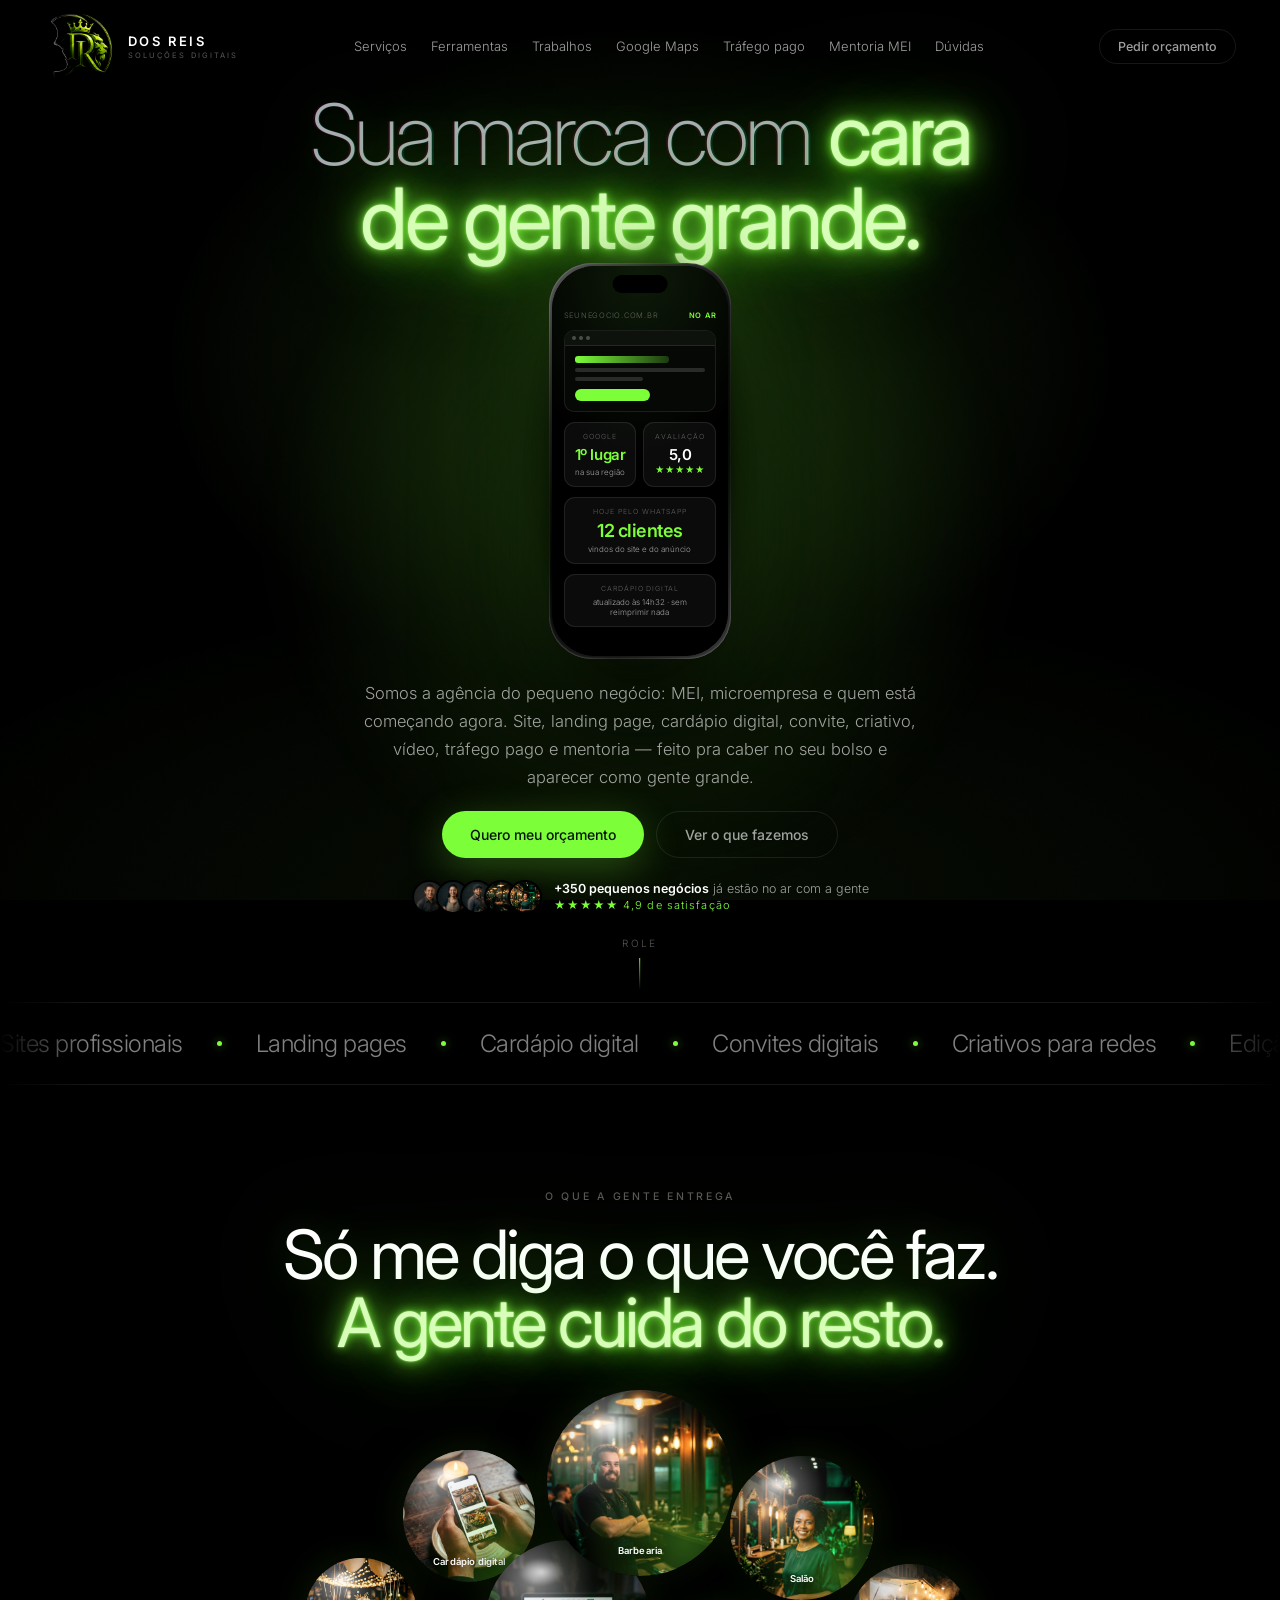
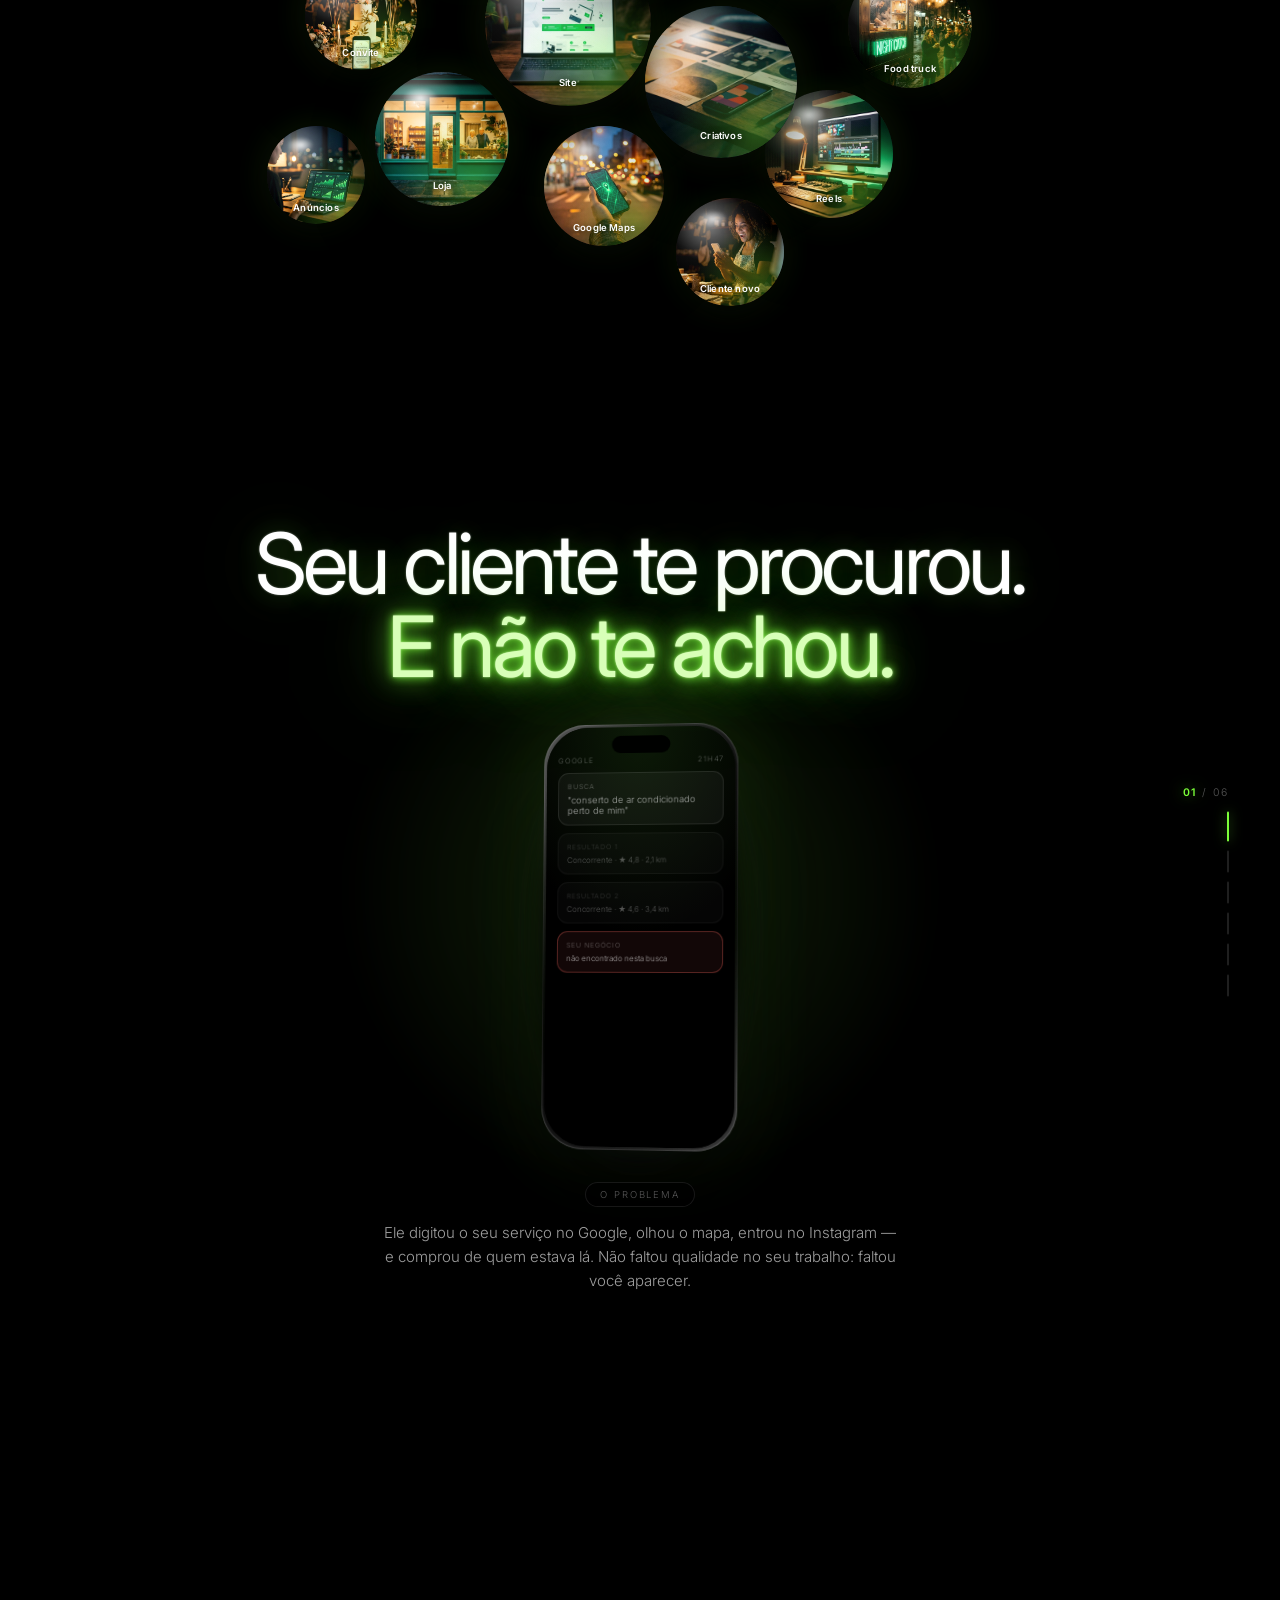
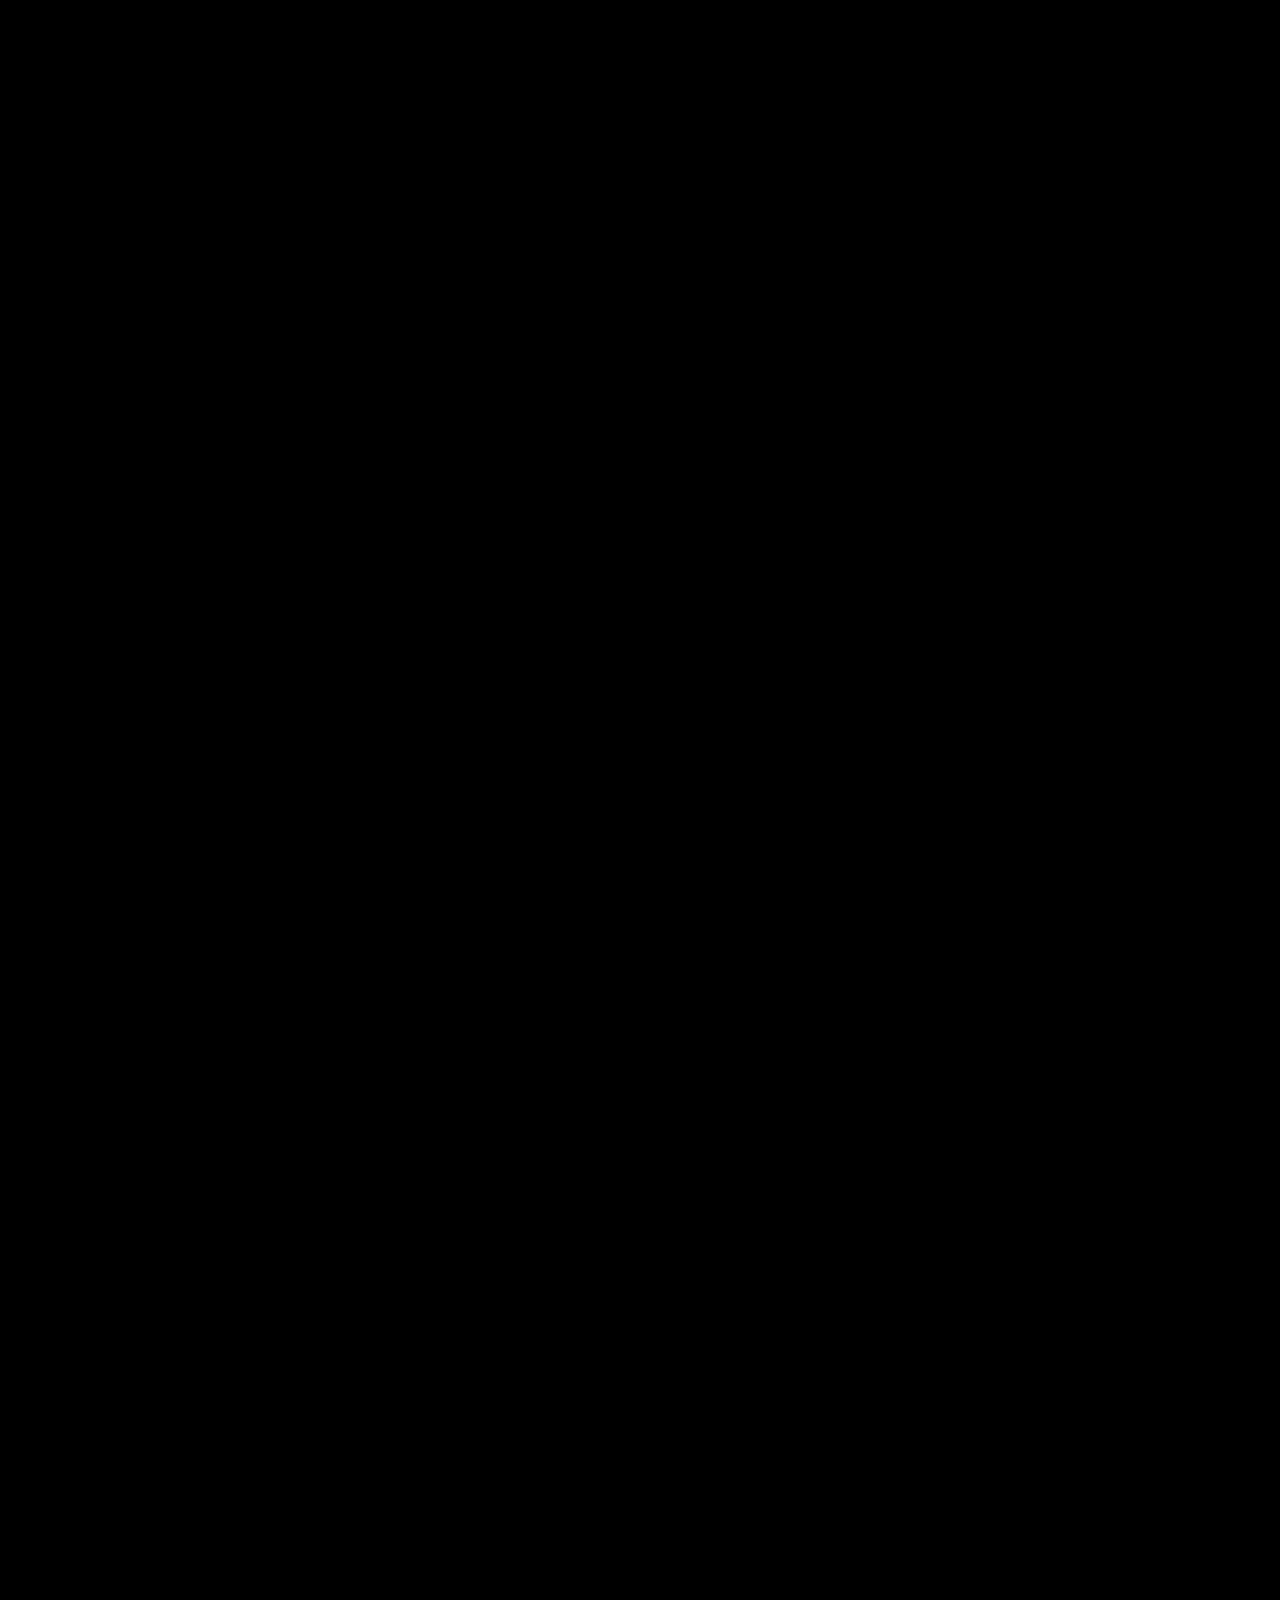
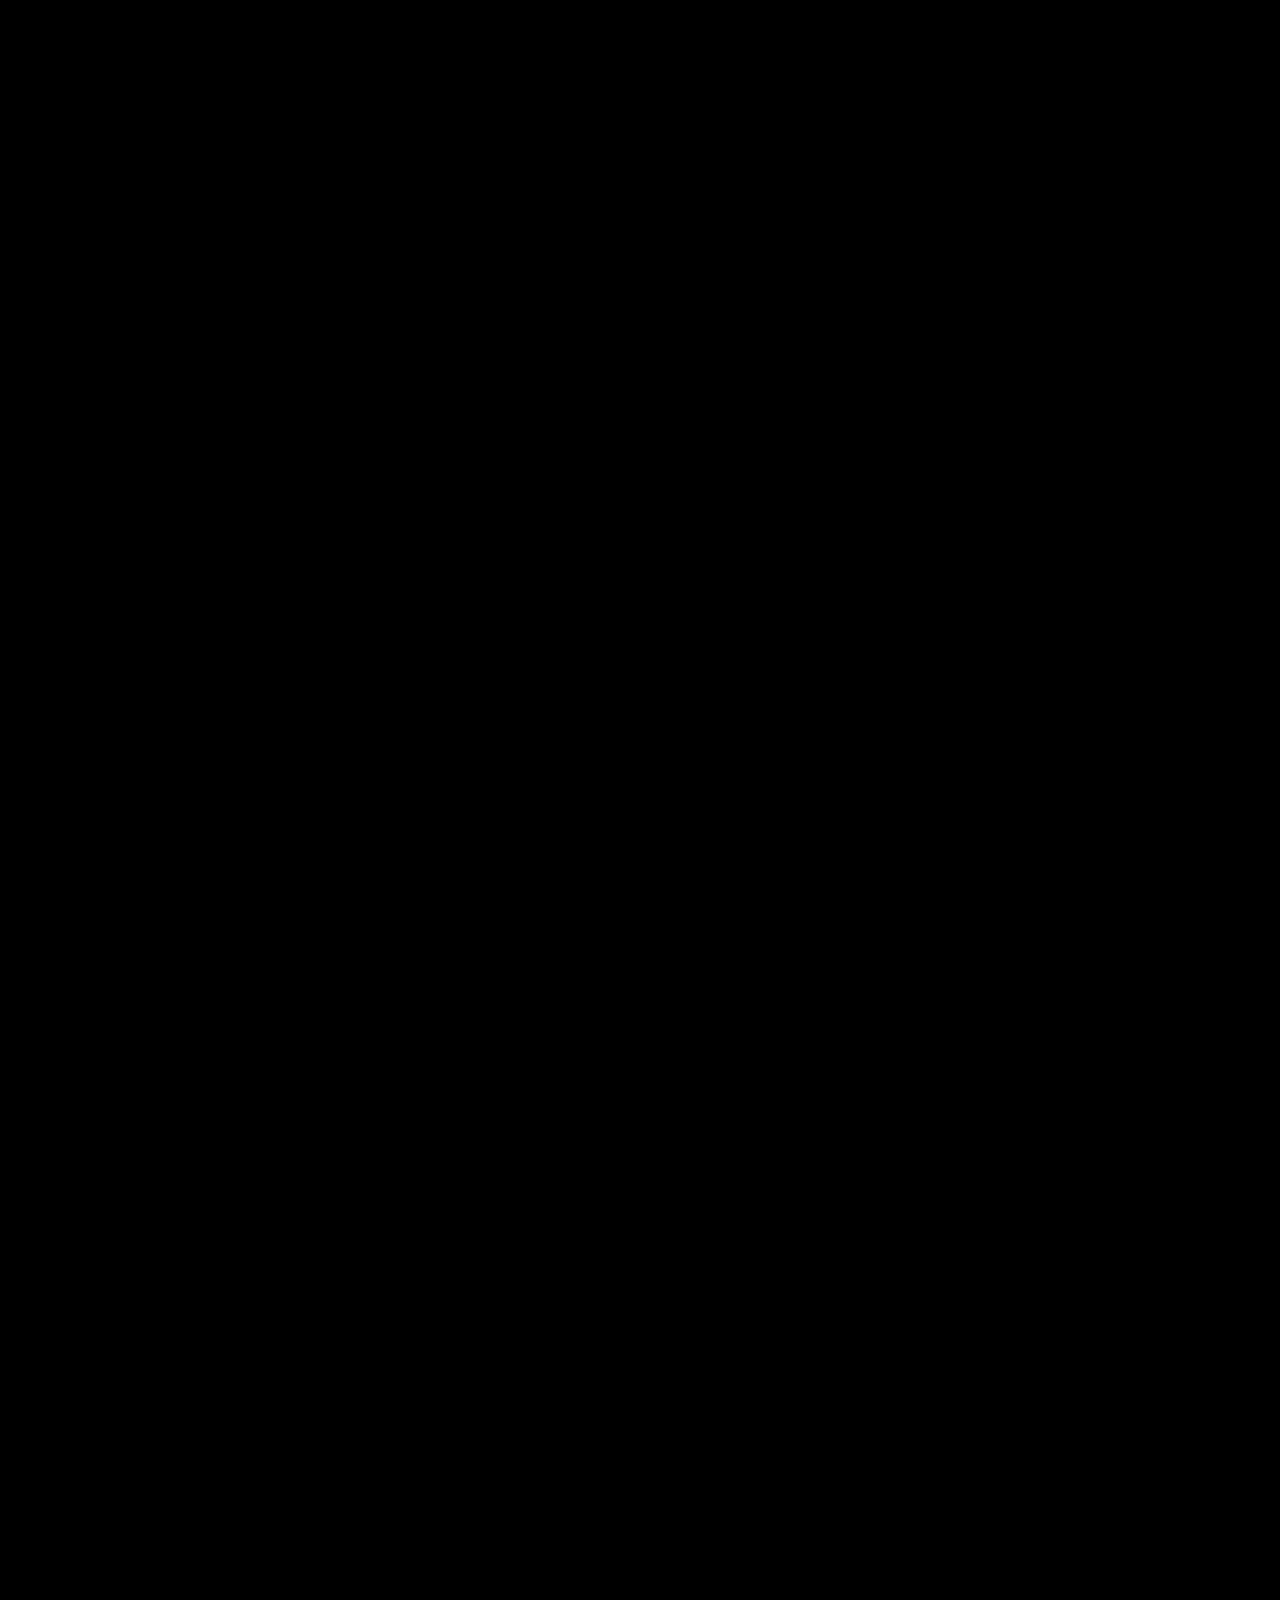
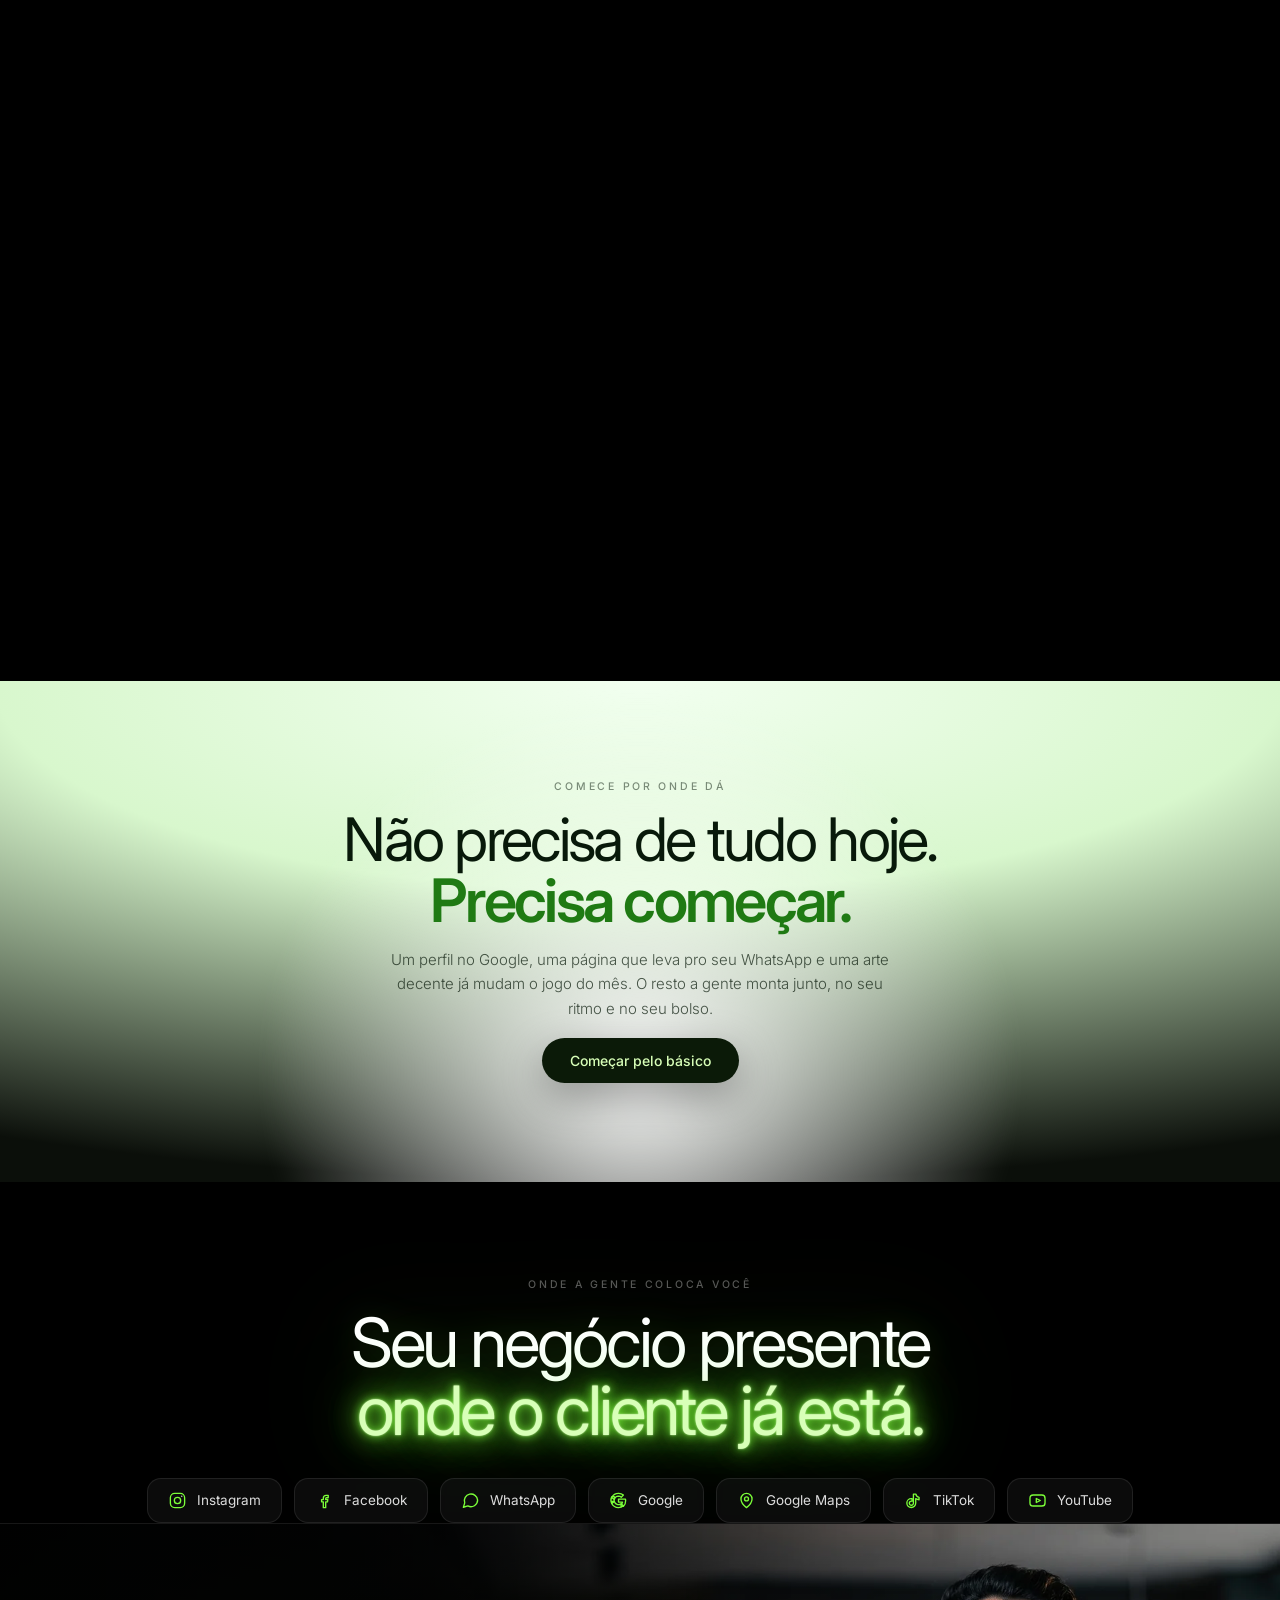
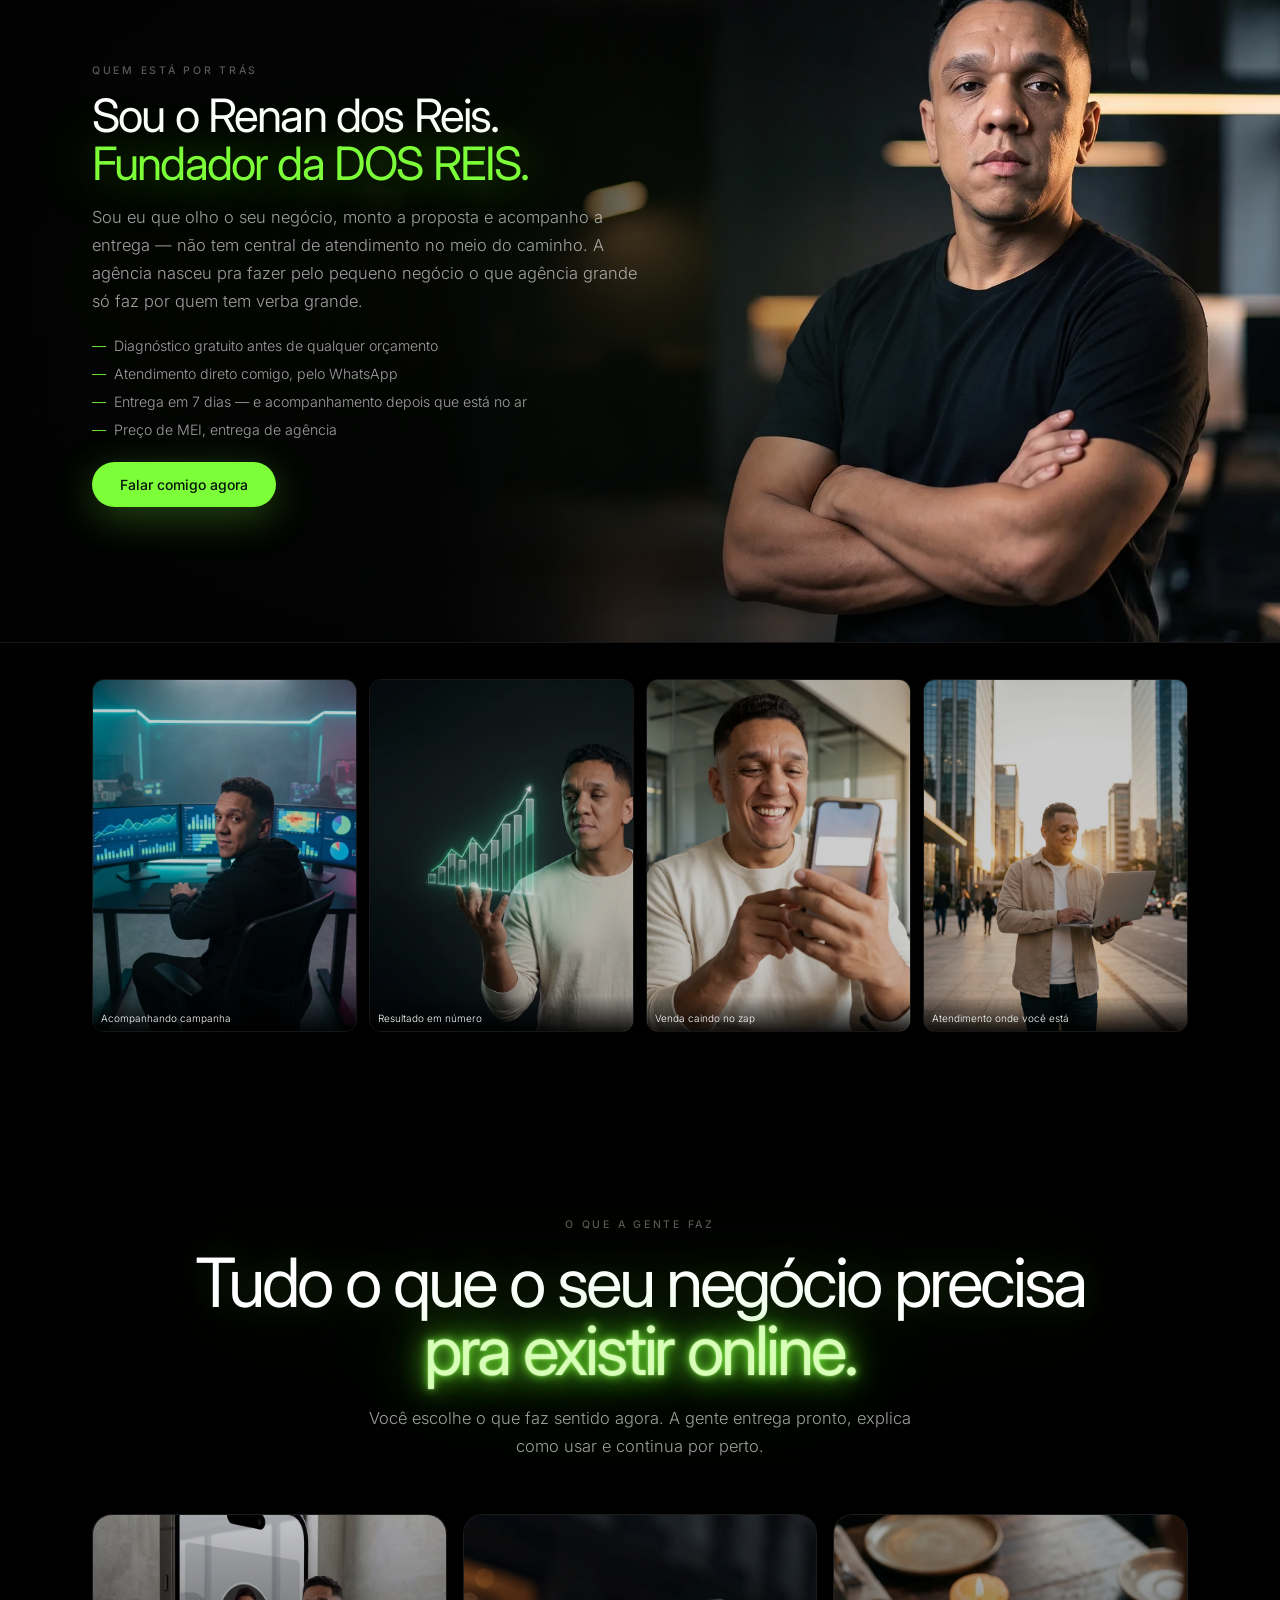
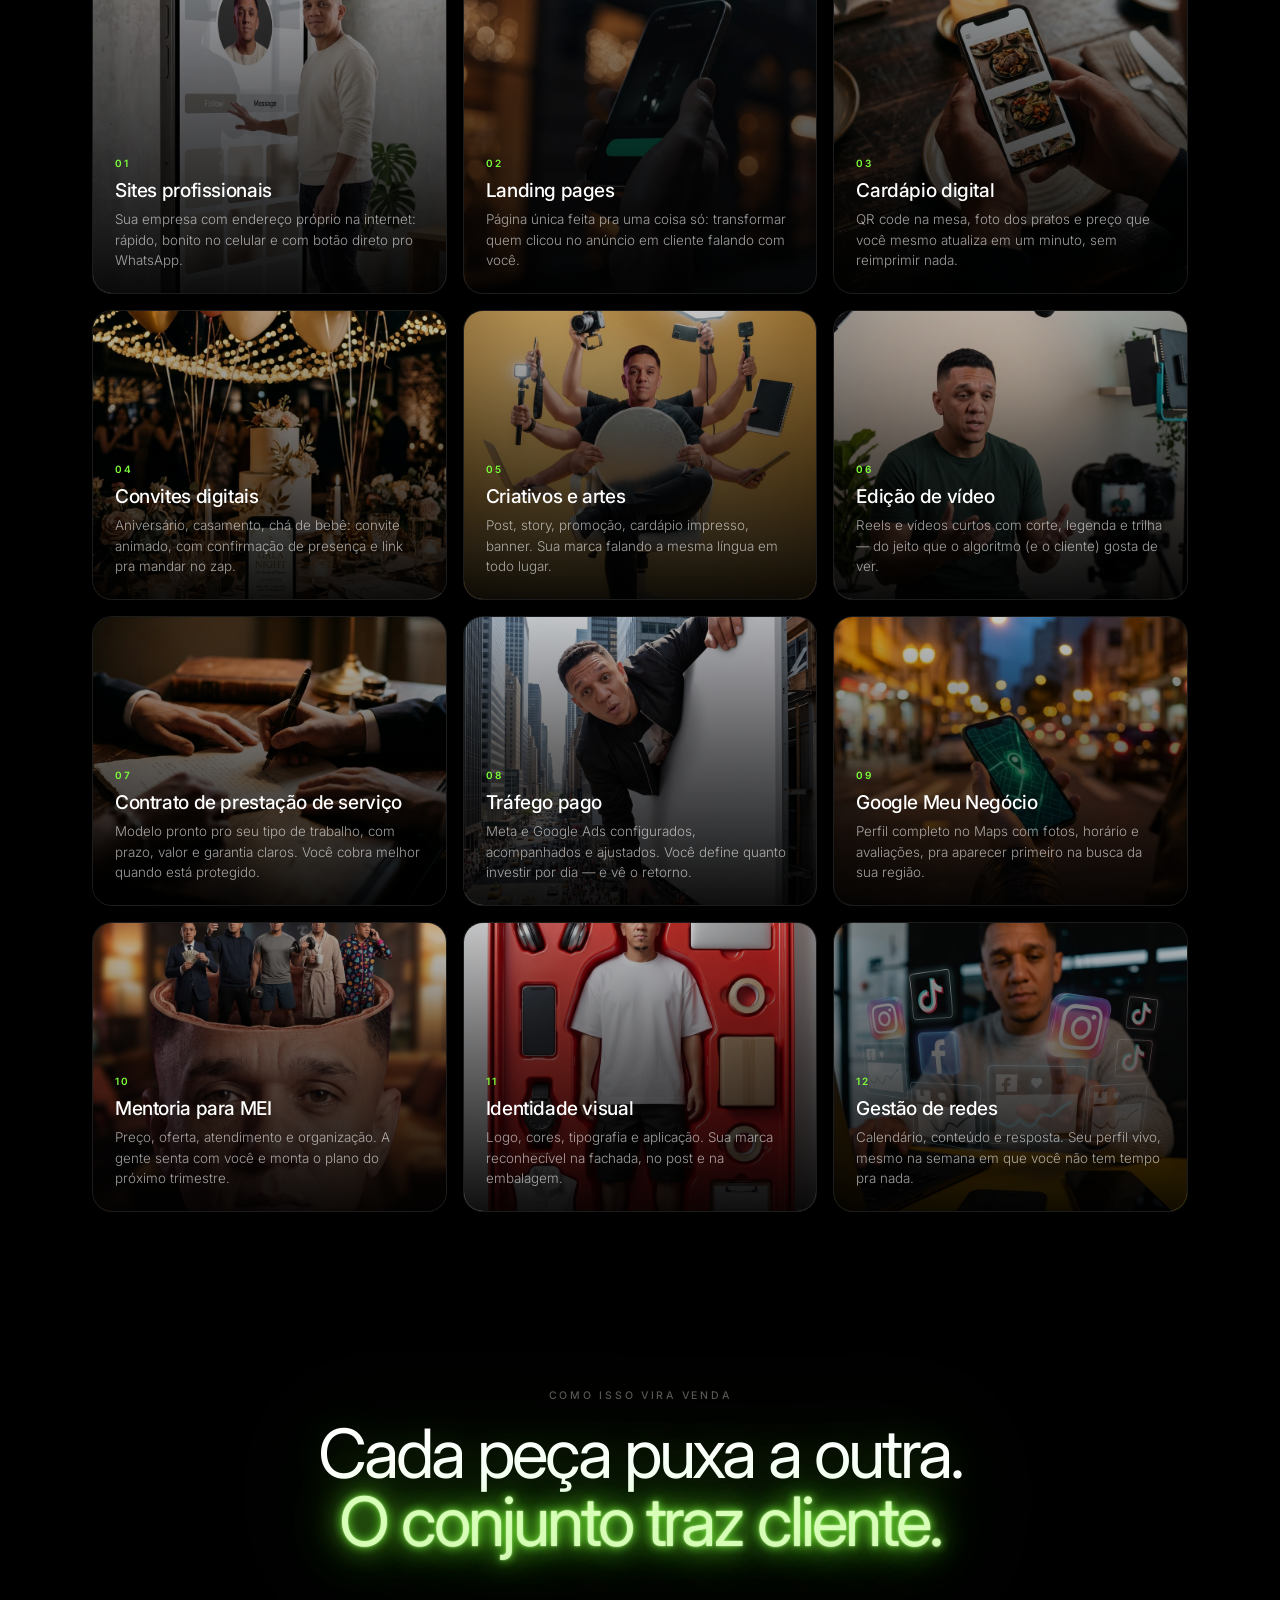
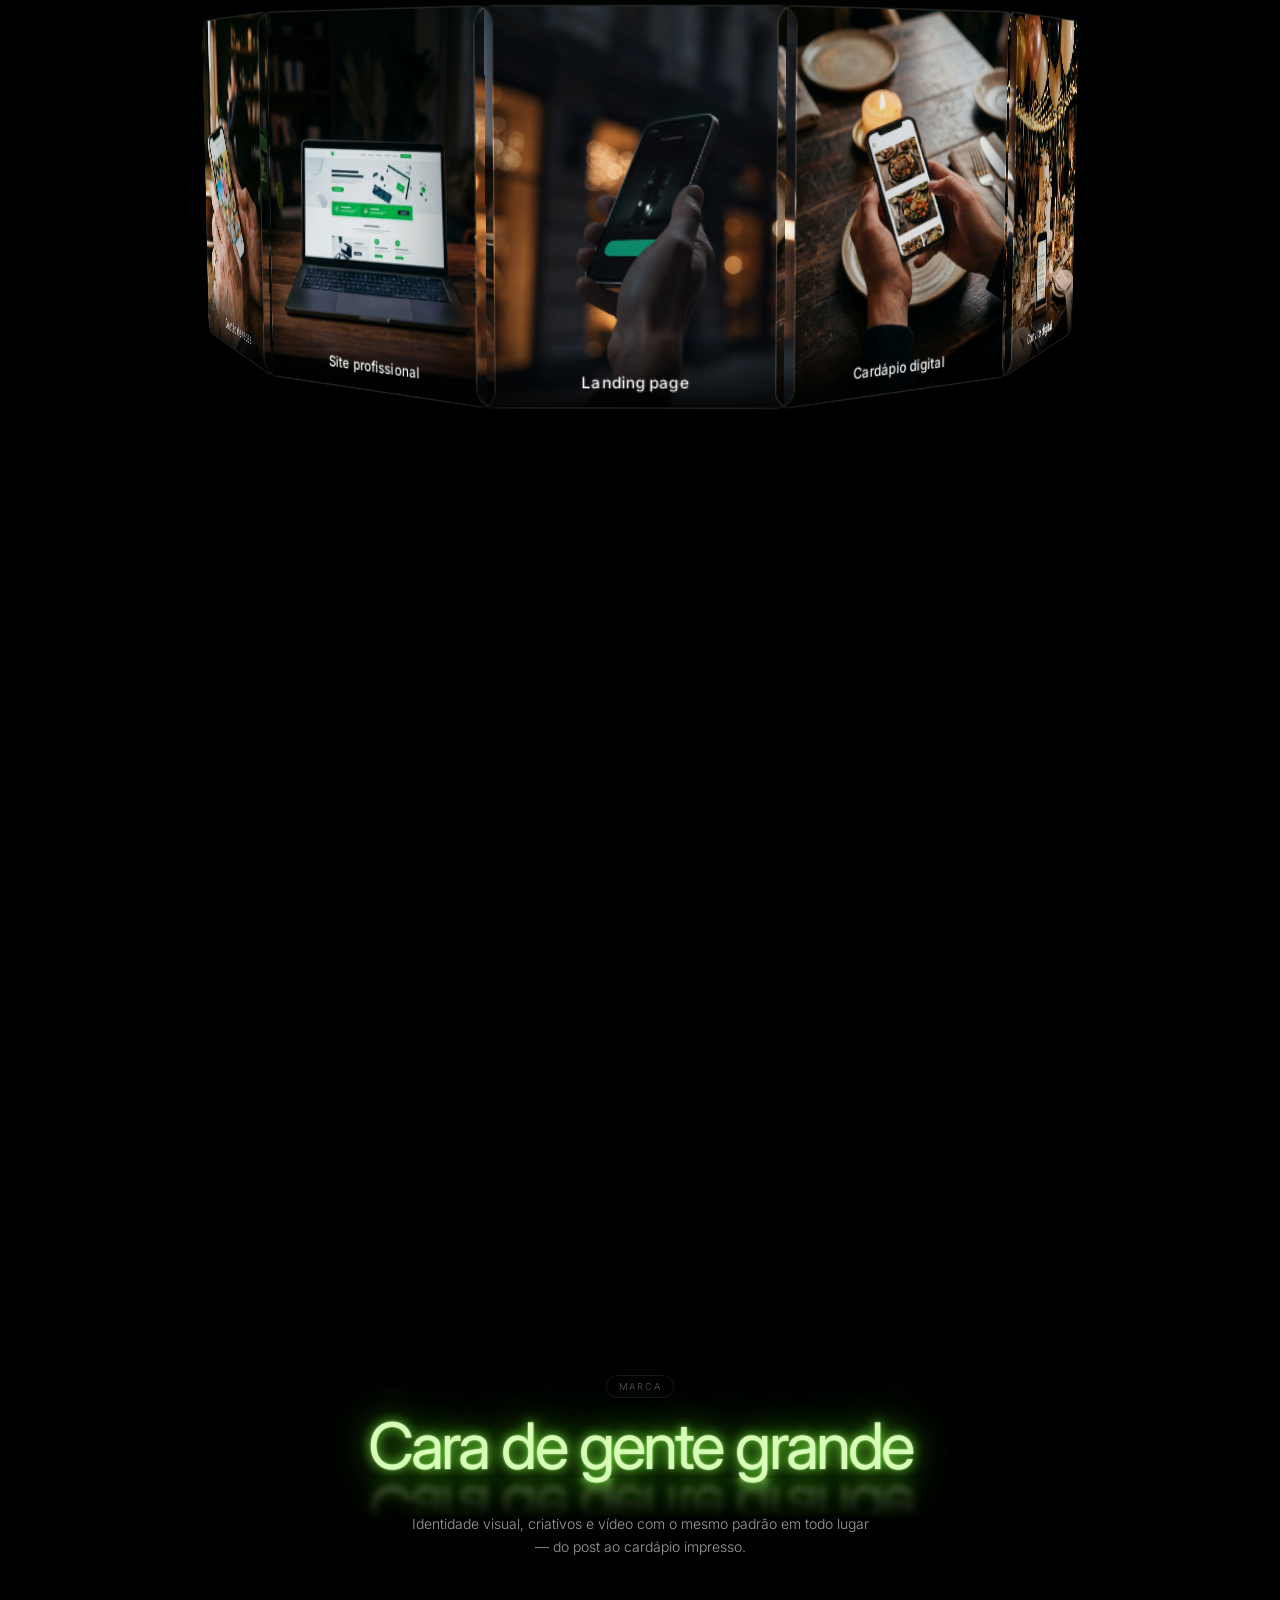
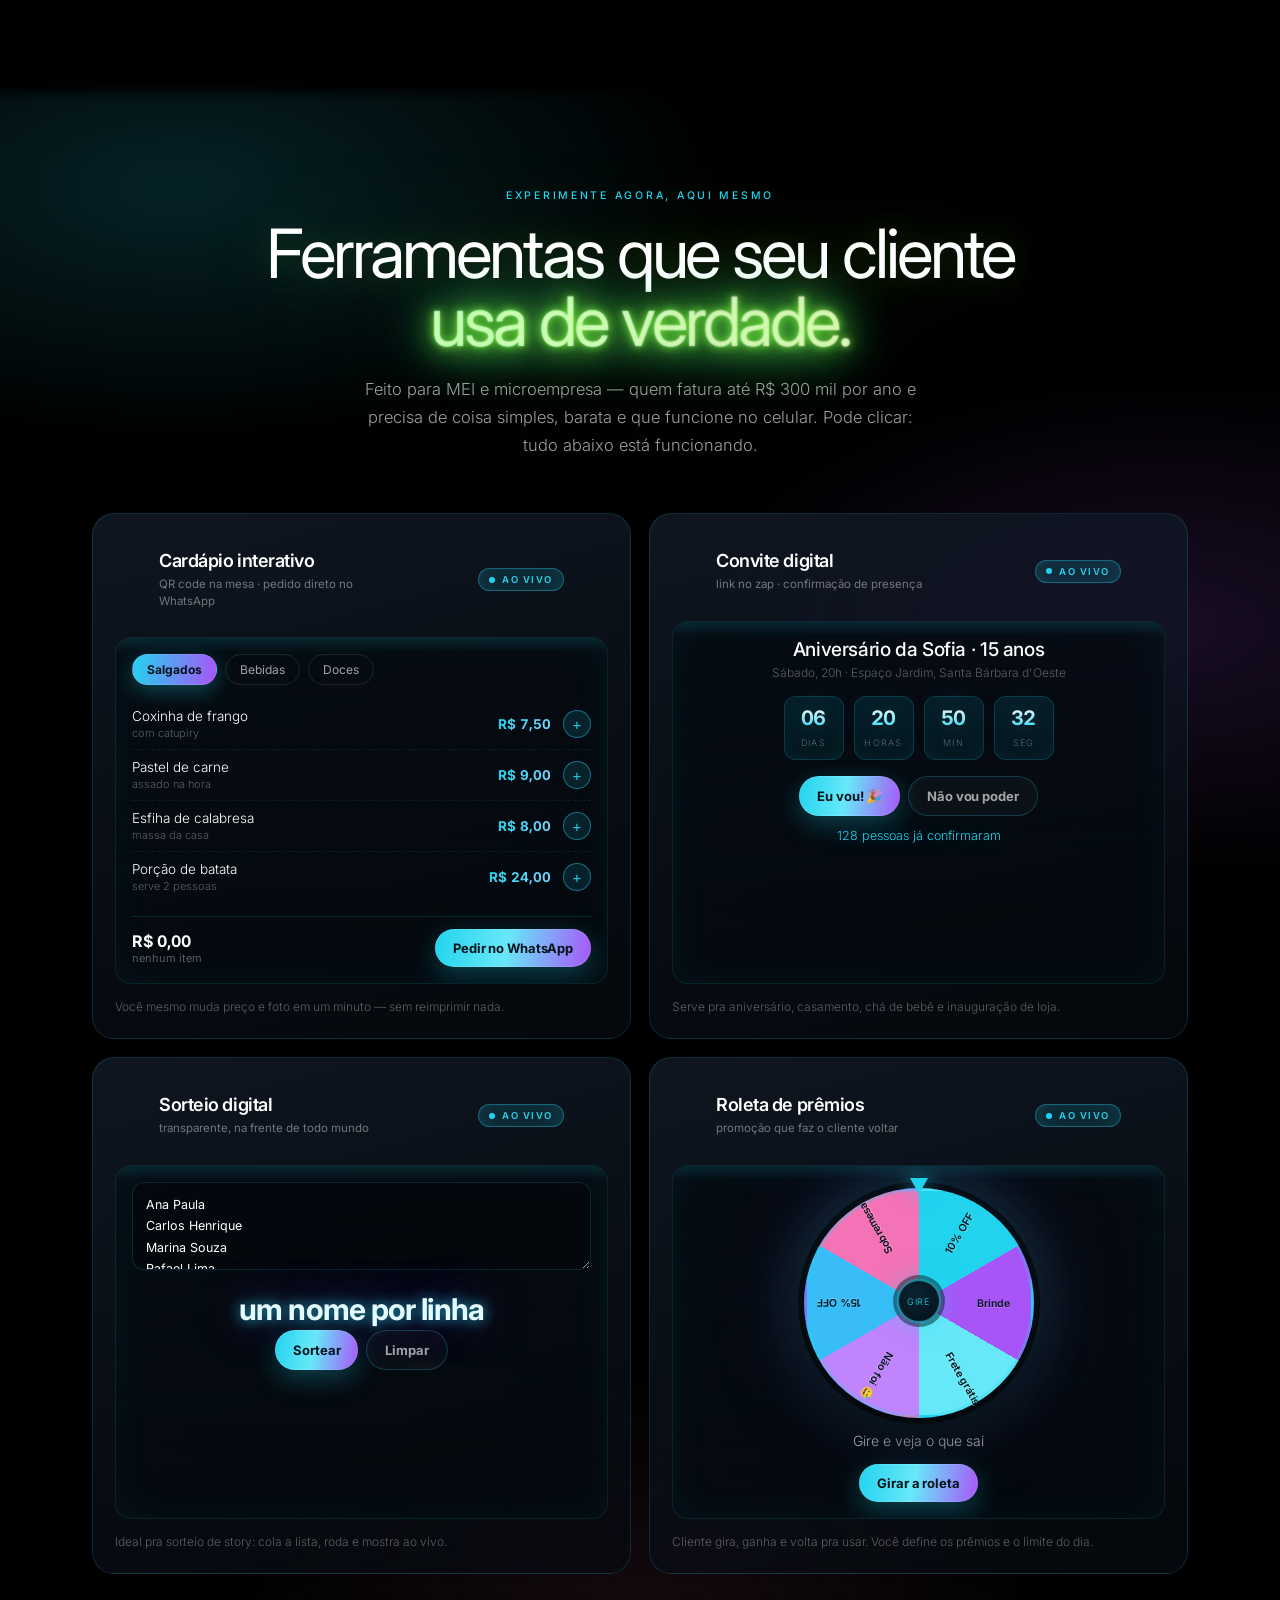
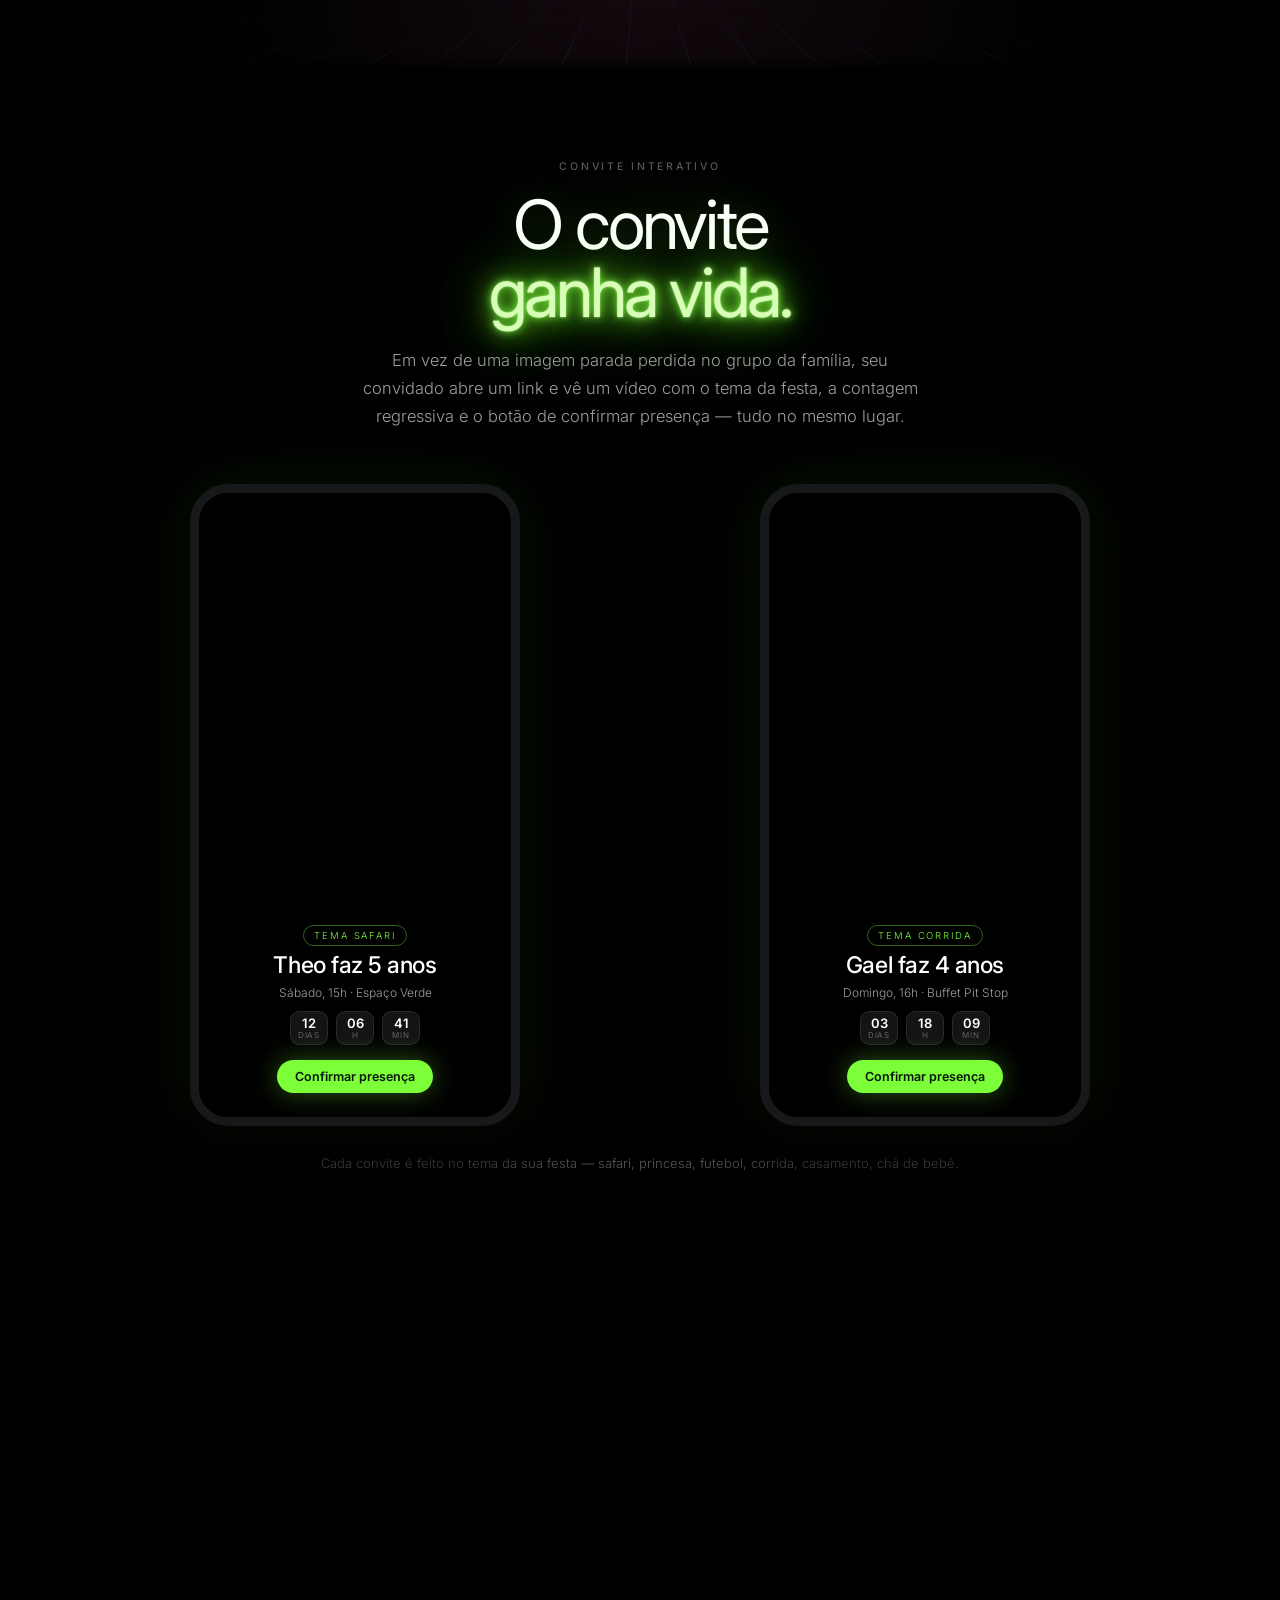
==== index.html @ 5f1a0ab3 "Hero: celular abaixo do titulo (texto legivel). Final: fundo preto sem halo verde atras do logotipo" ====
<!DOCTYPE html>
<html lang="pt-BR">
<head>
<meta charset="UTF-8">
<meta name="viewport" content="width=device-width,initial-scale=1">
<title>DOS REIS Soluções Digitais — a agência do pequeno negócio.</title>
<meta name="description" content="Sites, landing pages, cardápio digital, convites, criativos, edição de vídeo, tráfego pago no Meta e Google, Google Maps e mentoria para MEI e microempresário.">
<meta property="og:title" content="DOS REIS Soluções Digitais — a agência do pequeno negócio.">
<meta property="og:description" content="Seu negócio é pequeno. Sua presença não precisa ser.">
<meta property="og:image" content="assets/logo-full.webp">
<link rel="icon" href="assets/favicon.png">
<link rel="preconnect" href="https://fonts.googleapis.com">
<link rel="preconnect" href="https://fonts.gstatic.com" crossorigin>
<link href="https://fonts.googleapis.com/css2?family=Inter:wght@200;300;400;500;600;700&display=swap" rel="stylesheet">
<style>
  :root{
    --bg:#000;--fg:#fff;--fg2:rgba(255,255,255,.62);--fg3:rgba(255,255,255,.34);
    --green:#7CFF39;--green-2:#B6FF7A;--glow:rgba(124,255,57,.55);
    --line:rgba(255,255,255,.09);--glass:rgba(255,255,255,.045);
    --ease:cubic-bezier(.22,1,.36,1);
  }
  *{margin:0;padding:0;box-sizing:border-box}
  html{scroll-behavior:smooth;background:#000}
  body{font-family:'Inter',-apple-system,BlinkMacSystemFont,'Segoe UI',sans-serif;background:var(--bg);color:var(--fg);
       overflow-x:hidden;-webkit-font-smoothing:antialiased;font-weight:300}
  a{color:inherit;text-decoration:none}
  img{display:block;max-width:100%}
  ::selection{background:var(--green);color:#03130a}

  /* ============ NAV ============ */
  header{position:fixed;top:0;left:0;right:0;z-index:100;display:flex;align-items:center;justify-content:space-between;gap:14px;
         padding:14px clamp(16px,4vw,44px);transition:background .4s var(--ease),backdrop-filter .4s}
  header.solid{background:rgba(0,0,0,.6);backdrop-filter:blur(22px);border-bottom:1px solid var(--line)}
  .logo{display:flex;align-items:center;gap:10px}
  .logo img{height:64px}
  .logo b{font-size:13px;font-weight:600;letter-spacing:.2em;text-transform:uppercase;white-space:nowrap}
  .logo b i{display:block;font-style:normal;font-size:7.5px;letter-spacing:.28em;color:var(--fg3);font-weight:400;margin-top:2px}
  .menu{display:flex;gap:24px;font-size:13px;color:var(--fg2)}
  .menu a{transition:.25s}.menu a:hover{color:var(--green)}
  @media(max-width:1000px){.menu{display:none}}
  .nav-cta{font-size:12.5px;font-weight:500;color:var(--fg2);border:1px solid var(--line);border-radius:999px;padding:9px 18px;
           transition:.3s var(--ease);white-space:nowrap;backdrop-filter:blur(10px)}
  .nav-cta:hover{color:#03130a;background:var(--green);border-color:var(--green);box-shadow:0 0 30px rgba(124,255,57,.4)}

  /* ============ ATMOSFERA ============ */
  .glow-bg{position:fixed;inset:0;z-index:0;pointer-events:none;
    background:radial-gradient(60vw 60vh at 50% 40%,rgba(124,255,57,.13),transparent 62%),
               radial-gradient(90vw 50vh at 50% 100%,rgba(124,255,57,.05),transparent 70%)}
  .noise{position:fixed;inset:0;z-index:1;pointer-events:none;opacity:.035;mix-blend-mode:overlay;
    background-image:url("data:image/svg+xml,%3Csvg xmlns='http://www.w3.org/2000/svg' width='140' height='140'%3E%3Cfilter id='n'%3E%3CfeTurbulence type='fractalNoise' baseFrequency='.85' numOctaves='3'/%3E%3C/filter%3E%3Crect width='140' height='140' filter='url(%23n)'/%3E%3C/svg%3E")}

  /* ============ TIPOGRAFIA ============ */
  .display{font-weight:400;letter-spacing:-.045em;line-height:1;font-size:clamp(30px,5.4vw,68px);text-wrap:balance;
           filter:drop-shadow(0 0 16px rgba(124,255,57,.16)) drop-shadow(0 0 54px rgba(124,255,57,.10))}
  .display .thin{font-weight:200;color:var(--fg2)}
  /* neon do Elva: halo curto + halo largo + brilho difuso */
  .gl,.display .gl{color:#D8FFB8;
    text-shadow:0 0 2px rgba(216,255,184,.9),0 0 10px rgba(124,255,57,.95),0 0 26px rgba(124,255,57,.75),
                0 0 60px rgba(124,255,57,.55),0 0 120px rgba(124,255,57,.35)}
  .neon-w{text-shadow:0 0 2px rgba(255,255,255,.55),0 0 18px rgba(124,255,57,.28),0 0 60px rgba(124,255,57,.18)}
  .kicker{display:inline-block;font-size:10.5px;letter-spacing:.26em;text-transform:uppercase;color:var(--fg3);font-weight:500}
  .body{font-size:clamp(14px,1.35vw,16.5px);line-height:1.7;color:var(--fg2);font-weight:300}
  .word{display:inline-block;opacity:0;transform:translateY(.4em);transition:opacity .6s var(--ease),transform .6s var(--ease)}
  .word.on{opacity:1;transform:none}

  /* ============ BOTÕES ============ */
  .btn{display:inline-flex;align-items:center;gap:8px;border-radius:999px;padding:14px 28px;font-size:14px;font-weight:500;transition:.3s var(--ease)}
  .btn.solid{background:var(--green);color:#03130a;box-shadow:0 10px 40px rgba(124,255,57,.28)}
  .btn.solid:hover{background:var(--green-2);transform:translateY(-2px);box-shadow:0 14px 50px rgba(124,255,57,.45)}
  .btn.line{border:1px solid var(--line);color:var(--fg2)}
  .btn.line:hover{border-color:rgba(255,255,255,.42);color:#fff}

  /* ============ HERO ============ */
  .hero{position:relative;z-index:3;min-height:100svh;display:grid;place-items:center;text-align:center;padding:92px 20px 88px;overflow:hidden}
  .hero .halo{position:absolute;left:50%;top:52%;width:min(120vw,1100px);aspect-ratio:1;transform:translate(-50%,-50%);
    background:radial-gradient(closest-side,rgba(124,255,57,.16),transparent 68%);filter:blur(20px);animation:breathe 9s ease-in-out infinite alternate;pointer-events:none}
  @keyframes breathe{from{opacity:.6;transform:translate(-50%,-50%) scale(.94)}to{opacity:1;transform:translate(-50%,-50%) scale(1.07)}}
  .hero-in{position:relative;display:grid;justify-items:center}
  .hero h1{position:relative;z-index:2;margin-bottom:clamp(10px,2vh,22px);max-width:min(1100px,94vw)}
  .hero .sub{position:relative;z-index:4;max-width:560px;margin:20px auto 0}
  .hero .actions{position:relative;z-index:4;display:flex;gap:12px;flex-wrap:wrap;justify-content:center;margin-top:20px}
  .hero .phone{height:min(40svh,368px);width:auto}
  /* --- Elva-like: titulo gigante ATRAS do aparelho + lente de vidro --- */
  @media(min-width:1000px){
    .hero-in{padding-top:clamp(20px,4vh,54px)}
    .hero h1{position:absolute;top:0;left:50%;transform:translateX(-50%);z-index:1;width:min(1240px,94vw);margin:0;
      pointer-events:none;font-size:clamp(50px,6.6vw,100px);
      text-shadow:0 0 70px rgba(124,255,57,.22),1.6px 0 0 rgba(0,229,255,.14),-1.6px 0 0 rgba(255,0,170,.12)}
    .hero .stage{margin-top:clamp(96px,15vh,190px)}
    .hero .phone{height:min(44svh,430px)}
    .hero .scr{justify-content:center;gap:10px}
    .hero .glass{inset:-40px;border-radius:calc(clamp(32px,3.4vw,44px) + 40px);
      backdrop-filter:blur(16px) saturate(1.2);-webkit-backdrop-filter:blur(16px) saturate(1.2)}
  }
  @media(max-width:760px){
    .hero h1{margin-bottom:14px}
    .hero .phone{height:min(38svh,330px)}
    .hero{padding:88px 18px 96px}
  }
  .proof{position:relative;z-index:4;display:flex;align-items:center;justify-content:center;gap:12px;margin-top:22px;flex-wrap:wrap}
  .proof .avs{display:flex;padding-left:10px}
  .proof .avs img{width:34px;height:34px;border-radius:50%;object-fit:cover;border:2px solid #000;margin-left:-10px;box-shadow:0 4px 14px rgba(0,0,0,.6)}
  .proof .txt{font-size:12.5px;color:var(--fg2);text-align:left;line-height:1.35}
  .proof .txt b{color:#fff;font-weight:600}
  .proof .txt i{display:block;font-style:normal;color:var(--green);letter-spacing:.1em;font-size:11px}
  .scrollhint{position:absolute;bottom:12px;left:50%;transform:translateX(-50%);font-size:10px;letter-spacing:.24em;color:var(--fg3);text-transform:uppercase;z-index:5}
  .scrollhint::after{content:"";display:block;width:1px;height:32px;margin:9px auto 0;background:linear-gradient(var(--green),transparent);animation:drop 2s ease-in-out infinite}
  @keyframes drop{0%,100%{opacity:.2;transform:scaleY(.4)}50%{opacity:1;transform:scaleY(1)}}

  /* ============ IPHONE 3D ============ */
  .stage{perspective:1600px;position:relative;z-index:3}
  .phone{position:relative;width:clamp(200px,22vw,262px);aspect-ratio:9/19.5;border-radius:clamp(32px,3.4vw,44px);
    background:linear-gradient(150deg,#3a3a3a,#0c0c0c 32%,#000 60%,#2a2a2a);padding:3px;
    box-shadow:0 60px 120px rgba(0,0,0,.9),0 0 90px rgba(124,255,57,.14),inset 0 0 2px rgba(255,255,255,.5);
    transform-style:preserve-3d;transition:transform .9s var(--ease)}
  .phone .screen{position:relative;height:100%;border-radius:inherit;overflow:hidden;background:#000;isolation:isolate;z-index:2}
  /* halo de vidro: desfoca o texto que passa atrás do aparelho (efeito de lente do Elva) */
  .phone .glass{position:absolute;inset:-26px;border-radius:calc(clamp(32px,3.4vw,44px) + 26px);z-index:0;pointer-events:none;
    backdrop-filter:blur(13px) saturate(1.15);-webkit-backdrop-filter:blur(13px) saturate(1.15);
    background:radial-gradient(closest-side,rgba(0,0,0,.30),rgba(0,0,0,.10) 62%,transparent 100%);
    -webkit-mask:radial-gradient(closest-side,#000 62%,rgba(0,0,0,.55) 82%,transparent 100%);
    mask:radial-gradient(closest-side,#000 62%,rgba(0,0,0,.55) 82%,transparent 100%)}
  .phone .notch{position:absolute;top:9px;left:50%;transform:translateX(-50%);width:31%;height:18px;border-radius:999px;background:#000;z-index:9}
  .phone::after{content:"";position:absolute;inset:0;border-radius:inherit;pointer-events:none;
    background:linear-gradient(115deg,rgba(255,255,255,.16),transparent 32%,transparent 68%,rgba(255,255,255,.07))}
  .screens{position:absolute;inset:0}
  .scr{position:absolute;inset:0;padding:30px 12px 14px;display:flex;flex-direction:column;gap:8px;
       opacity:0;transform:scale(1.04) translateY(10px);transition:opacity .55s var(--ease),transform .55s var(--ease);
       background:radial-gradient(120% 80% at 50% 0%,#0e1b09,#000 62%)}
  .scr.on{opacity:1;transform:none}
  .scr .top{display:flex;justify-content:space-between;align-items:center;font-size:7.5px;color:var(--fg3);letter-spacing:.1em;text-transform:uppercase}
  .scr .top b{color:var(--green);font-weight:600}
  .scr .fill{flex:1;border-radius:12px;overflow:hidden;position:relative;border:1px solid var(--line)}
  .scr .fill img,.scr .fill video{width:100%;height:100%;object-fit:cover}
  .scr .fill .over{position:absolute;inset:auto 0 0 0;padding:10px;background:linear-gradient(transparent,rgba(0,0,0,.9));font-size:8.5px;line-height:1.4;color:#fff}
  .scr .fill .over b{display:block;font-size:10px;margin-bottom:2px}
  .card{background:var(--glass);border:1px solid var(--line);border-radius:11px;padding:9px}
  .card .lb{font-size:7px;letter-spacing:.14em;text-transform:uppercase;color:var(--fg3);margin-bottom:4px}
  .card .big{font-size:18px;font-weight:600;letter-spacing:-.03em}
  .card .big.g{color:var(--green)}
  .card .tiny{font-size:8px;color:var(--fg2);margin-top:3px}
  .row2{display:grid;grid-template-columns:1fr 1fr;gap:7px}
  .mini-site{border:1px solid var(--line);border-radius:10px;overflow:hidden;background:#050805}
  .mini-site .bar{display:flex;gap:3px;padding:5px 7px;background:#0d130c;border-bottom:1px solid var(--line)}
  .mini-site .bar i{width:4px;height:4px;border-radius:50%;background:rgba(255,255,255,.25)}
  .mini-site .bd{padding:10px;display:grid;gap:5px}
  .mini-site .h{height:7px;border-radius:3px;background:linear-gradient(90deg,var(--green),rgba(124,255,57,.2));width:72%}
  .mini-site .l{height:4px;border-radius:3px;background:rgba(255,255,255,.14)}
  .mini-site .l.s{width:52%}
  .mini-site .cta{margin-top:3px;height:12px;width:58%;border-radius:99px;background:var(--green)}
  .stars{color:var(--green);font-size:9px;letter-spacing:.1em}
  .chat{display:flex;flex-direction:column;gap:5px;margin-top:2px}
  .msg{max-width:84%;font-size:8.2px;line-height:1.45;padding:6px 8px;border-radius:10px}
  .msg.them{background:rgba(255,255,255,.07);border:1px solid var(--line);border-bottom-left-radius:3px}
  .msg.me{align-self:flex-end;background:rgba(124,255,57,.16);border:1px solid rgba(124,255,57,.35);color:#eaffdc;border-bottom-right-radius:3px}

  /* ============ MARQUEE ============ */
  .marq{position:relative;z-index:3;padding:26px 0;border-top:1px solid var(--line);border-bottom:1px solid var(--line);
        -webkit-mask:linear-gradient(90deg,transparent,#000 7%,#000 93%,transparent);mask:linear-gradient(90deg,transparent,#000 7%,#000 93%,transparent);overflow:hidden}
  .marq .tk{display:flex;gap:34px;width:max-content;animation:slide 34s linear infinite;align-items:center}
  .marq:hover .tk{animation-play-state:paused}
  @keyframes slide{to{transform:translateX(-50%)}}
  .marq span{font-size:clamp(15px,2vw,24px);font-weight:300;letter-spacing:-.02em;color:rgba(255,255,255,.5);white-space:nowrap;display:flex;align-items:center;gap:34px}
  .marq span::after{content:"";width:5px;height:5px;border-radius:50%;background:var(--green);box-shadow:0 0 10px var(--glow)}

  /* ============ BOLHAS DE VIDRO (cluster) ============ */
  .bubs{position:relative;z-index:3;padding:clamp(70px,11vh,140px) 20px clamp(40px,7vh,90px);text-align:center;overflow:hidden}
  .bubfield{position:relative;height:min(72vh,600px);margin:22px auto 0;max-width:900px;perspective:1200px;transform-style:preserve-3d}
  .bubfield .swarm{position:absolute;inset:0;transform-style:preserve-3d;animation:swarm 26s ease-in-out infinite alternate}
  @keyframes swarm{
    0%{transform:translateY(var(--sy,0px)) scale(var(--ss,1)) rotateY(-7deg) rotateX(3deg) translateZ(-20px)}
    50%{transform:translateY(var(--sy,0px)) scale(var(--ss,1)) rotateY(2deg) rotateX(-2deg) translateZ(10px)}
    100%{transform:translateY(var(--sy,0px)) scale(var(--ss,1)) rotateY(8deg) rotateX(3deg) translateZ(-10px)}}
  .bub{position:absolute;border-radius:50%;overflow:hidden;
       box-shadow:inset 0 -14px 34px rgba(0,0,0,.6),inset 8px 12px 26px rgba(255,255,255,.22),
                  0 24px 60px rgba(0,0,0,.65),0 0 40px rgba(124,255,57,.12);
       animation:bubfloat var(--d,12s) ease-in-out infinite alternate;will-change:transform}
  .bub img{width:100%;height:100%;object-fit:cover;transform:scale(1.14);filter:saturate(1.15) contrast(1.05)}
  .bub::after{content:"";position:absolute;inset:0;border-radius:50%;pointer-events:none;
    background:radial-gradient(circle at 30% 24%,rgba(255,255,255,.55),rgba(255,255,255,.06) 34%,transparent 58%),
               radial-gradient(circle at 74% 82%,rgba(124,255,57,.32),transparent 52%),
               radial-gradient(circle at 50% 50%,transparent 56%,rgba(0,0,0,.5) 100%)}
  .bub .glint{position:absolute;left:20%;top:11%;width:28%;height:17%;border-radius:50%;z-index:2;
    background:radial-gradient(ellipse at center,rgba(255,255,255,.9),transparent 70%);filter:blur(1.5px)}
  .bub .cap{position:absolute;left:0;right:0;bottom:11%;z-index:3;text-align:center;font-size:9.5px;font-weight:600;
            color:#fff;text-shadow:0 2px 10px rgba(0,0,0,.95);letter-spacing:.02em;padding:0 12%}
  @keyframes bubfloat{from{transform:translate3d(0,0,0) rotate(-2deg)}to{transform:translate3d(var(--x,12px),var(--y,-26px),0) rotate(2deg)}}
  @media(max-width:760px){.bubfield{height:340px;max-width:96vw}.bub .cap{font-size:7.5px;bottom:9%}}

  /* ============ FLASH DE LUZ (seção clara) ============ */
  .light{position:relative;z-index:3;overflow:hidden;padding:clamp(70px,11vh,130px) 20px;text-align:center;
         background:radial-gradient(120% 100% at 50% 0%,#f2fff0 0%,#d8f7cd 42%,#0b0f0a 100%)}
  .light::before{content:"";position:absolute;left:50%;top:-30%;width:120vmin;height:120vmin;transform:translateX(-50%);
    background:radial-gradient(closest-side,rgba(255,255,255,.95),rgba(255,255,255,0) 70%);filter:blur(10px);pointer-events:none}
  .light .in{position:relative;z-index:2;display:grid;justify-items:center;gap:16px;color:#08190a}
  .light h2{font-size:clamp(28px,5vw,60px);font-weight:400;letter-spacing:-.045em;line-height:1.02;color:#08190a;text-wrap:balance}
  .light h2 b{font-weight:600;color:#1f7a13}
  .light p{max-width:520px;font-size:15px;line-height:1.65;color:rgba(8,25,10,.72)}
  .light .kicker{color:rgba(8,25,10,.5)}
  .light .btn.solid{background:#0b1a08;color:#d8ffb8;box-shadow:0 14px 40px rgba(0,0,0,.35)}
  .light .btn.solid:hover{background:#123010}

  /* ============ SCROLLY ============ */
  .scrolly{position:relative;z-index:3;height:560vh}
  .pin{position:sticky;top:0;height:100svh;display:grid;grid-template-rows:auto minmax(0,1fr) auto;
       justify-items:center;align-items:center;gap:clamp(8px,2vh,22px);padding:78px 20px 24px;overflow:hidden}
  .pin .halo2{position:absolute;left:50%;top:50%;width:min(110vw,900px);aspect-ratio:1;transform:translate(-50%,-50%);
    background:radial-gradient(closest-side,rgba(124,255,57,.14),transparent 66%);filter:blur(14px);pointer-events:none}
  .titles{position:relative;grid-row:1;width:min(1400px,96vw);height:clamp(96px,19vh,190px);display:grid;place-items:center;
          text-align:center;pointer-events:none;z-index:4}
  .tl{position:absolute;width:100%;opacity:0;transform:translateY(22px) scale(.985);filter:blur(6px);
      transition:opacity .7s var(--ease),transform .7s var(--ease),filter .7s var(--ease);
      font-weight:400;letter-spacing:-.045em;line-height:.98;font-size:clamp(30px,6.6vw,86px);text-wrap:balance;
      text-shadow:0 0 2px rgba(255,255,255,.5),0 0 24px rgba(124,255,57,.24),0 0 80px rgba(124,255,57,.18)}
  .tl.on{opacity:1;transform:none;filter:blur(0)}
  .copies{position:relative;grid-row:3;width:min(520px,90vw);text-align:center;z-index:5;pointer-events:none;
          height:clamp(120px,15vh,140px)}
  .cp{position:absolute;inset:0;opacity:0;transform:translateY(16px);transition:opacity .5s var(--ease),transform .5s var(--ease)}
  .cp.on{opacity:1;transform:none}
  .cp p{font-size:clamp(12.5px,1.2vw,15px);line-height:1.6;color:var(--fg2)}
  .tag{display:inline-block;font-size:9.5px;letter-spacing:.2em;text-transform:uppercase;color:var(--fg3);
       border:1px solid var(--line);border-radius:99px;padding:6px 14px;margin-bottom:14px;background:rgba(0,0,0,.4);backdrop-filter:blur(8px)}
  .pin .stage{grid-row:2;display:grid;place-items:center;min-height:0}
  .pin .phone{height:min(50svh,440px);width:auto}
  .counter{position:absolute;right:clamp(14px,4vw,54px);top:50%;transform:translateY(-50%);
           display:flex;flex-direction:column;gap:9px;align-items:flex-end;z-index:6}
  .counter .num{font-size:10.5px;letter-spacing:.18em;color:var(--fg3);margin-bottom:4px}
  .counter .num b{color:var(--green);font-weight:600;text-shadow:0 0 14px var(--glow)}
  .counter i{display:block;width:2px;height:22px;background:rgba(255,255,255,.12);border-radius:2px;transition:.4s var(--ease)}
  .counter i.on{background:var(--green);box-shadow:0 0 12px var(--glow);height:30px}
  @media(max-width:760px){
    .counter{right:8px}
    .titles{height:clamp(84px,15vh,120px)}
    .tl{font-size:clamp(26px,7.4vw,40px);width:94vw}
    .copies{height:150px;width:94vw}
    .pin{padding:70px 14px 18px}
    .pin .phone{height:min(38svh,320px);margin:0}
  }

  /* ============ SERVIÇOS ============ */
  .wrap{position:relative;z-index:3;max-width:1180px;margin:0 auto;padding:clamp(70px,10vh,130px) clamp(18px,4vw,42px)}
  .head{text-align:center;margin-bottom:clamp(34px,6vh,62px)}
  .head .display{margin-top:16px}
  .head .body{max-width:560px;margin:20px auto 0}
  .grid{display:grid;grid-template-columns:repeat(3,1fr);gap:16px}
  @media(max-width:980px){.grid{grid-template-columns:repeat(2,1fr)}}
  @media(max-width:620px){.grid{grid-template-columns:1fr}}
  .svc{position:relative;border-radius:20px;overflow:hidden;border:1px solid var(--line);background:#050505;
       min-height:290px;display:flex;flex-direction:column;justify-content:flex-end;isolation:isolate;
       transition:transform .5s var(--ease),border-color .4s var(--ease),box-shadow .5s var(--ease)}
  .svc:hover{transform:translateY(-6px);border-color:rgba(124,255,57,.42);box-shadow:0 30px 70px rgba(0,0,0,.7),0 0 50px rgba(124,255,57,.1)}
  .svc img{position:absolute;inset:0;width:100%;height:100%;object-fit:cover;z-index:-2;opacity:.86;
           transition:transform .8s var(--ease),opacity .5s var(--ease)}
  .svc:hover img{transform:scale(1.07);opacity:1}
  .svc::before{content:"";position:absolute;inset:0;z-index:-1;
    background:linear-gradient(180deg,rgba(0,0,0,.08) 0%,rgba(0,0,0,.5) 46%,rgba(0,0,0,.92) 100%)}
  .svc .in{padding:22px}
  .svc .n{font-size:10px;letter-spacing:.2em;color:var(--green);font-weight:600;margin-bottom:10px;display:block}
  .svc h3{font-size:19px;font-weight:500;letter-spacing:-.02em;margin-bottom:7px}
  .svc p{font-size:13.4px;line-height:1.55;color:var(--fg2)}
  .svc.tall{min-height:380px}

  /* ============ CILINDRO ============ */
  .cyl-sec{position:relative;z-index:3;padding:clamp(60px,9vh,110px) 0 clamp(80px,11vh,140px);text-align:center;overflow:hidden}
  .cyl{position:relative;height:330px;margin-top:50px;perspective:1400px}
  .ringwrap{position:absolute;inset:0;transform-style:preserve-3d;will-change:transform}
  .face{position:absolute;left:50%;top:50%;width:230px;height:290px;margin:-145px 0 0 -115px;border-radius:14px;overflow:hidden;
        border:1px solid rgba(255,255,255,.14);box-shadow:0 30px 70px rgba(0,0,0,.7);
        backface-visibility:hidden;-webkit-backface-visibility:hidden}
  .face img{width:100%;height:100%;object-fit:cover;opacity:.95}
  .face figcaption{position:absolute;left:0;right:0;bottom:0;padding:26px 12px 11px;font-size:11.5px;font-weight:500;color:#fff;
    background:linear-gradient(transparent,rgba(0,0,0,.88));text-align:center;letter-spacing:.01em}
  @media(max-width:760px){.cyl{height:280px}.face{width:150px;height:200px;margin:-100px 0 0 -75px}.face figcaption{font-size:10px}}

  /* ============ TÍTULOS EM GLOW (estilo "Lighting Spot") ============ */
  .glowstack{position:relative;z-index:3;max-width:900px;margin:0 auto;padding:clamp(50px,8vh,110px) 20px clamp(70px,10vh,130px);text-align:center}
  .gs{padding:clamp(30px,5vh,58px) 0}
  .gs .chipmini{display:inline-block;font-size:9.5px;letter-spacing:.18em;text-transform:uppercase;color:var(--fg3);
                border:1px solid var(--line);border-radius:99px;padding:5px 12px;margin-bottom:16px}
  .gs h3{font-size:clamp(30px,6vw,64px);font-weight:400;letter-spacing:-.045em;line-height:1;color:#D8FFB8;
    text-shadow:0 0 2px rgba(216,255,184,.9),0 0 12px rgba(124,255,57,.9),0 0 34px rgba(124,255,57,.7),0 0 90px rgba(124,255,57,.45);
    opacity:0;transform:translateY(18px);filter:blur(8px);transition:opacity .8s var(--ease),transform .8s var(--ease),filter .8s var(--ease)}
  .gs.in h3{opacity:1;transform:none;filter:blur(0)}
  .gs h3::after{content:attr(data-echo);position:absolute;left:0;right:0;top:100%;
    transform:scaleY(-1);opacity:.4;filter:blur(3px);pointer-events:none;z-index:-1;
    -webkit-mask:linear-gradient(transparent 34%,rgba(0,0,0,.95));mask:linear-gradient(transparent 34%,rgba(0,0,0,.95))}
  .gs h3{position:relative}
  .gs p{max-width:460px;margin:34px auto 0;font-size:14px;line-height:1.65;color:var(--fg2);
        opacity:0;transform:translateY(14px);transition:opacity .8s .12s var(--ease),transform .8s .12s var(--ease)}
  .gs.in p{opacity:1;transform:none}

  /* ============ DEMOS INTERATIVAS ============ */
  .demos{display:grid;grid-template-columns:repeat(2,1fr);gap:18px;margin-top:40px}
  @media(max-width:900px){.demos{grid-template-columns:1fr}}
  .demo{position:relative;border:1px solid var(--line);border-radius:22px;padding:22px;background:
        linear-gradient(165deg,rgba(255,255,255,.055),rgba(255,255,255,.015));backdrop-filter:blur(10px);
        display:flex;flex-direction:column;gap:14px;transition:.4s var(--ease);overflow:hidden}
  .demo:hover{border-color:rgba(124,255,57,.4);box-shadow:0 26px 60px rgba(0,0,0,.6),0 0 46px rgba(124,255,57,.08)}
  .demo > header{display:flex;align-items:center;justify-content:space-between;gap:12px}
  .demo h3{font-size:18px;font-weight:500;letter-spacing:-.02em}
  .demo h3 small{display:block;font-size:11.5px;color:var(--fg3);font-weight:400;letter-spacing:0;margin-top:3px}
  .demo .live{font-size:9.5px;letter-spacing:.16em;text-transform:uppercase;color:var(--green);
              border:1px solid rgba(124,255,57,.35);border-radius:99px;padding:5px 10px;white-space:nowrap}
  .demo .panel{border:1px solid var(--line);border-radius:16px;background:rgba(0,0,0,.45);padding:16px;flex:1}
  .demo .foot{font-size:12px;color:var(--fg3);line-height:1.5}
  .dbtn{border:none;cursor:pointer;font-family:inherit;font-weight:600;font-size:13px;padding:11px 18px;border-radius:99px;
        background:var(--green);color:#03130a;transition:.25s var(--ease)}
  .dbtn:hover{background:var(--green-2);transform:translateY(-1px)}
  .dbtn.ghost{background:transparent;color:var(--fg2);border:1px solid var(--line);font-weight:500}
  .dbtn.ghost:hover{color:#fff;border-color:rgba(255,255,255,.4)}
  .dbtn:disabled{opacity:.5;cursor:default;transform:none}

  /* cardápio */
  .tabs{display:flex;gap:8px;margin-bottom:14px;flex-wrap:wrap}
  .tab{font-size:12px;padding:7px 14px;border-radius:99px;border:1px solid var(--line);color:var(--fg2);cursor:pointer;background:none;font-family:inherit;transition:.25s}
  .tab.on{background:var(--green);color:#03130a;border-color:transparent;font-weight:600}
  .item{display:flex;align-items:center;gap:12px;padding:9px 0;border-bottom:1px dashed rgba(255,255,255,.08)}
  .item:last-child{border-bottom:none}
  .item .nm{flex:1;font-size:13.5px}
  .item .nm span{display:block;font-size:11px;color:var(--fg3);margin-top:2px}
  .item .pr{font-size:13.5px;color:var(--green);font-weight:600;white-space:nowrap}
  .item .add{width:28px;height:28px;border-radius:50%;border:1px solid rgba(124,255,57,.4);background:rgba(124,255,57,.12);
             color:var(--green);font-size:15px;cursor:pointer;line-height:1;transition:.2s;flex:none}
  .item .add:hover{background:var(--green);color:#03130a}
  .cart{display:flex;align-items:center;justify-content:space-between;gap:12px;margin-top:14px;padding-top:12px;border-top:1px solid var(--line)}
  .cart b{font-size:16px;color:#fff}
  .cart small{display:block;font-size:11px;color:var(--fg3);font-weight:400}

  /* convite */
  .invite{text-align:center;padding:6px 0}
  .invite .ev{font-size:19px;font-weight:500;letter-spacing:-.02em}
  .invite .dt{font-size:12px;color:var(--fg3);margin-top:4px}
  .cd{display:flex;justify-content:center;gap:10px;margin:16px 0}
  .cd div{min-width:60px;border:1px solid var(--line);border-radius:12px;padding:9px 6px;background:rgba(255,255,255,.03)}
  .cd b{display:block;font-size:20px;font-weight:600;color:var(--green);letter-spacing:-.02em}
  .cd span{font-size:9px;letter-spacing:.14em;text-transform:uppercase;color:var(--fg3)}
  .rsvp{display:flex;gap:8px;justify-content:center;margin-top:6px;flex-wrap:wrap}
  .rsvpmsg{margin-top:12px;font-size:12.5px;color:var(--green);min-height:18px}

  /* sorteio */
  .names{width:100%;min-height:88px;resize:vertical;background:rgba(0,0,0,.4);border:1px solid var(--line);border-radius:12px;
         color:#fff;font-family:inherit;font-size:12.5px;line-height:1.7;padding:11px 13px;outline:none}
  .names:focus{border-color:rgba(124,255,57,.45)}
  .winner{margin-top:14px;text-align:center;font-size:clamp(20px,3vw,30px);font-weight:500;letter-spacing:-.03em;
          min-height:42px;display:grid;place-items:center;color:#D8FFB8;
          text-shadow:0 0 12px rgba(124,255,57,.7),0 0 40px rgba(124,255,57,.45)}
  .winner.rolling{color:var(--fg2);text-shadow:none;font-weight:300}

  /* roleta */
  .wheelwrap{position:relative;display:grid;place-items:center;padding:6px 0 2px}
  .wheel{position:relative;width:min(230px,62vw);aspect-ratio:1;border-radius:50%;border:3px solid rgba(255,255,255,.14);
         box-shadow:0 0 0 6px rgba(0,0,0,.5),0 18px 50px rgba(0,0,0,.6),0 0 50px rgba(124,255,57,.12);
         transition:transform 4.6s cubic-bezier(.12,.72,.05,1);will-change:transform}
  .wheel i{position:absolute;left:50%;top:50%;transform-origin:0 0;font-style:normal;font-size:10.5px;font-weight:600;
           color:#03130a;white-space:nowrap;pointer-events:none}
  .needle{position:absolute;top:-4px;left:50%;transform:translateX(-50%);z-index:3;
          border-left:9px solid transparent;border-right:9px solid transparent;border-top:16px solid var(--green);
          filter:drop-shadow(0 2px 8px rgba(124,255,57,.8))}
  .hub{position:absolute;width:44px;height:44px;border-radius:50%;background:#050805;border:2px solid rgba(124,255,57,.5);
       display:grid;place-items:center;font-size:9px;letter-spacing:.1em;color:var(--green);z-index:2}
  .prize{margin-top:12px;text-align:center;font-size:14px;color:var(--fg2);min-height:20px}

  /* ============================================================
     DEMOS — CAMADA FUTURISTA (escopo #ferramentas)
     ciano/violeta, borda viva, spotlight no cursor, tilt 3D
     ============================================================ */
  @property --ang{syntax:'<angle>';initial-value:0deg;inherits:false}
  @keyframes spinborder{to{--ang:360deg}}
  @keyframes hudpulse{0%,100%{opacity:.5}50%{opacity:1}}
  @keyframes scanmove{0%{transform:translateY(-100%)}100%{transform:translateY(1400%)}}
  @keyframes livedot{0%,100%{opacity:1;box-shadow:0 0 0 0 rgba(34,211,238,.6)}70%{opacity:.7;box-shadow:0 0 0 7px rgba(34,211,238,0)}}
  @keyframes floaty{0%,100%{transform:translateY(0)}50%{transform:translateY(-6px)}}

  #ferramentas{
    --acc:#22D3EE;      /* ciano elétrico */
    --acc2:#A855F7;     /* violeta */
    --acc3:#F472B6;     /* rosa de apoio */
    --ink:#04141A;      /* texto sobre acento */
    position:relative;isolation:isolate;
  }
  /* piso em perspectiva + aurora */
  #ferramentas::before{
    content:"";position:absolute;left:50%;top:0;transform:translateX(-50%);
    width:140%;height:100%;z-index:-2;pointer-events:none;
    background:
      radial-gradient(70vw 46vh at 22% 6%,rgba(34,211,238,.16),transparent 62%),
      radial-gradient(60vw 44vh at 82% 34%,rgba(168,85,247,.15),transparent 64%),
      radial-gradient(50vw 40vh at 50% 96%,rgba(244,114,182,.08),transparent 68%);
    filter:blur(6px);
  }
  #ferramentas::after{
    content:"";position:absolute;left:0;right:0;bottom:0;height:44%;z-index:-2;pointer-events:none;
    background-image:linear-gradient(rgba(34,211,238,.16) 1px,transparent 1px),
                     linear-gradient(90deg,rgba(34,211,238,.16) 1px,transparent 1px);
    background-size:64px 64px;
    transform:perspective(520px) rotateX(72deg);transform-origin:bottom center;
    -webkit-mask-image:linear-gradient(to top,#000,transparent 78%);
            mask-image:linear-gradient(to top,#000,transparent 78%);
    opacity:.55;
  }
  #ferramentas .kicker{color:var(--acc)}
  #ferramentas .gl{
    background:linear-gradient(100deg,var(--acc) 0%,#7DD3FC 34%,var(--acc2) 68%,var(--acc3) 100%);
    -webkit-background-clip:text;background-clip:text;-webkit-text-fill-color:transparent;
    filter:drop-shadow(0 0 26px rgba(34,211,238,.35));
  }

  /* ---- card ---- */
  #ferramentas .demo{
    background:linear-gradient(165deg,rgba(20,30,44,.72),rgba(6,10,16,.72));
    border-color:rgba(34,211,238,.16);
    backdrop-filter:blur(16px) saturate(140%);
    transform-style:preserve-3d;
    transition:transform .5s var(--ease),box-shadow .5s var(--ease),border-color .5s var(--ease);
  }
  /* borda cônica viva */
  #ferramentas .demo::before{
    content:"";position:absolute;inset:0;border-radius:inherit;padding:1.4px;z-index:2;pointer-events:none;
    background:conic-gradient(from var(--ang),transparent 0 62%,var(--acc) 76%,var(--acc2) 88%,var(--acc3) 94%,transparent 100%);
    -webkit-mask:linear-gradient(#000 0 0) content-box,linear-gradient(#000 0 0);
            mask:linear-gradient(#000 0 0) content-box,linear-gradient(#000 0 0);
    -webkit-mask-composite:xor;mask-composite:exclude;
    opacity:0;transition:opacity .45s var(--ease);
    animation:spinborder 5s linear infinite;
  }
  /* spotlight que segue o cursor */
  #ferramentas .demo::after{
    content:"";position:absolute;inset:0;border-radius:inherit;z-index:0;pointer-events:none;
    background:radial-gradient(340px circle at var(--mx,50%) var(--my,0%),rgba(34,211,238,.16),transparent 62%);
    opacity:0;transition:opacity .45s var(--ease);
  }
  #ferramentas .demo:hover{
    border-color:rgba(34,211,238,.34);
    box-shadow:0 30px 80px rgba(0,0,0,.7),0 0 70px rgba(34,211,238,.14),0 0 120px rgba(168,85,247,.10);
  }
  #ferramentas .demo:hover::before,#ferramentas .demo:hover::after{opacity:1}
  #ferramentas .demo > *{position:relative;z-index:1}

  /* cabeçalho: título com respiro garantido */
  #ferramentas .demo h3{font-weight:600;letter-spacing:-.025em}
  #ferramentas .demo h3 small{margin-top:5px;color:rgba(255,255,255,.42);line-height:1.45;max-width:34ch}
  #ferramentas .demo .live{
    color:var(--acc);border-color:rgba(34,211,238,.4);background:rgba(34,211,238,.07);
    display:inline-flex;align-items:center;gap:7px;font-weight:600;
    box-shadow:0 0 22px rgba(34,211,238,.16) inset;
  }
  #ferramentas .demo .live::before{
    content:"";width:6px;height:6px;border-radius:50%;background:var(--acc);animation:livedot 1.9s infinite;
  }

  /* painel de vidro + varredura */
  #ferramentas .demo .panel{
    position:relative;overflow:hidden;
    background:linear-gradient(180deg,rgba(3,9,14,.7),rgba(3,9,14,.5));
    border-color:rgba(34,211,238,.13);
    box-shadow:0 0 40px rgba(34,211,238,.05) inset;
  }
  #ferramentas .demo .panel::before{
    content:"";position:absolute;left:0;right:0;top:0;height:14px;pointer-events:none;z-index:3;
    background:linear-gradient(180deg,rgba(34,211,238,.22),transparent);
    animation:scanmove 7s linear infinite;opacity:.55;
  }

  /* botões com brilho que atravessa */
  #ferramentas .dbtn{
    position:relative;overflow:hidden;color:var(--ink);font-weight:700;letter-spacing:-.01em;
    background:linear-gradient(100deg,var(--acc),#67E8F9 46%,var(--acc2));
    box-shadow:0 8px 26px rgba(34,211,238,.28),0 0 0 1px rgba(255,255,255,.10) inset;
  }
  #ferramentas .dbtn::after{
    content:"";position:absolute;top:0;left:-120%;width:60%;height:100%;
    background:linear-gradient(100deg,transparent,rgba(255,255,255,.55),transparent);
    transform:skewX(-18deg);transition:left .65s var(--ease);
  }
  #ferramentas .dbtn:hover{transform:translateY(-2px);box-shadow:0 14px 40px rgba(34,211,238,.42),0 0 60px rgba(168,85,247,.28)}
  #ferramentas .dbtn:hover::after{left:130%}
  #ferramentas .dbtn.ghost{background:rgba(255,255,255,.03);color:var(--fg2);border:1px solid rgba(34,211,238,.22);box-shadow:none}
  #ferramentas .dbtn.ghost:hover{color:#fff;border-color:var(--acc);box-shadow:0 0 26px rgba(34,211,238,.22)}

  /* cardápio */
  #ferramentas .tab{border-color:rgba(255,255,255,.10)}
  #ferramentas .tab:hover{border-color:rgba(34,211,238,.4);color:#fff}
  #ferramentas .tab.on{background:linear-gradient(100deg,var(--acc),var(--acc2));color:var(--ink);font-weight:700;
                       box-shadow:0 6px 20px rgba(34,211,238,.3)}
  #ferramentas .item{border-bottom-color:rgba(34,211,238,.10)}
  #ferramentas .item .pr{
    background:linear-gradient(100deg,var(--acc),#7DD3FC);-webkit-background-clip:text;background-clip:text;
    -webkit-text-fill-color:transparent;font-weight:700;font-variant-numeric:tabular-nums;
  }
  #ferramentas .item .add{border-color:rgba(34,211,238,.45);background:rgba(34,211,238,.12);color:var(--acc)}
  #ferramentas .item .add:hover{background:var(--acc);color:var(--ink);box-shadow:0 0 20px rgba(34,211,238,.6);transform:scale(1.12)}
  #ferramentas .cart{border-top-color:rgba(34,211,238,.16)}
  #ferramentas .cart b{font-variant-numeric:tabular-nums}

  /* convite */
  #ferramentas .cd div{
    border-color:rgba(34,211,238,.2);background:rgba(34,211,238,.05);
    box-shadow:0 0 26px rgba(34,211,238,.07) inset;animation:floaty 5s ease-in-out infinite;
  }
  #ferramentas .cd div:nth-child(2){animation-delay:.4s}
  #ferramentas .cd div:nth-child(3){animation-delay:.8s}
  #ferramentas .cd div:nth-child(4){animation-delay:1.2s}
  #ferramentas .cd b{
    background:linear-gradient(180deg,#fff,var(--acc));-webkit-background-clip:text;background-clip:text;
    -webkit-text-fill-color:transparent;font-variant-numeric:tabular-nums;font-weight:700;
    filter:drop-shadow(0 0 14px rgba(34,211,238,.5));
  }
  #ferramentas .rsvpmsg{color:var(--acc);text-shadow:0 0 18px rgba(34,211,238,.45)}

  /* sorteio */
  #ferramentas .names{border-color:rgba(34,211,238,.16);background:rgba(2,8,12,.6)}
  #ferramentas .names:focus{border-color:var(--acc);box-shadow:0 0 0 3px rgba(34,211,238,.14)}
  #ferramentas .winner{
    color:#E6FBFF;font-weight:700;
    text-shadow:0 0 14px rgba(34,211,238,.85),0 0 46px rgba(168,85,247,.55);
  }
  #ferramentas .winner.rolling{color:rgba(255,255,255,.5);text-shadow:none;font-weight:300}

  /* roleta */
  #ferramentas .wheel{
    border-color:rgba(34,211,238,.28);
    box-shadow:0 0 0 6px rgba(0,0,0,.55),0 18px 50px rgba(0,0,0,.65),
               0 0 60px rgba(34,211,238,.28),0 0 110px rgba(168,85,247,.18);
  }
  #ferramentas .wheel i{color:#04141A;text-shadow:0 1px 0 rgba(255,255,255,.25)}
  #ferramentas .needle{border-top-color:var(--acc);filter:drop-shadow(0 2px 10px rgba(34,211,238,.9))}
  #ferramentas .hub{
    background:radial-gradient(circle at 40% 30%,#0B2430,#04101a);
    border-color:rgba(34,211,238,.6);color:var(--acc);
    box-shadow:0 0 26px rgba(34,211,238,.5),0 0 0 4px rgba(0,0,0,.5)
  }
  #ferramentas .prize{color:rgba(255,255,255,.72)}

  @media(prefers-reduced-motion:reduce){
    #ferramentas .demo::before,#ferramentas .demo .panel::before,
    #ferramentas .cd div,#ferramentas .demo .live::before{animation:none}
  }
  .prize b{color:var(--green)}

  /* faixa de cases (posters) */
  .cases{-webkit-mask:linear-gradient(90deg,transparent,#000 5%,#000 95%,transparent);mask:linear-gradient(90deg,transparent,#000 5%,#000 95%,transparent);overflow:hidden;margin-top:38px}
  .cases .tk{display:flex;gap:16px;width:max-content;animation:slide 64s linear infinite}
  .cases:hover .tk{animation-play-state:paused}
  .case{width:clamp(240px,26vw,330px);aspect-ratio:3/3.4;border-radius:18px;overflow:hidden;border:1px solid var(--line);
        position:relative;flex:none;box-shadow:0 20px 50px rgba(0,0,0,.6)}
  .case img{width:100%;height:100%;object-fit:cover;transition:.7s var(--ease)}
  .case:hover img{transform:scale(1.05)}
  .case figcaption{position:absolute;left:0;right:0;bottom:0;padding:30px 14px 12px;font-size:12px;color:#fff;
    background:linear-gradient(transparent,rgba(0,0,0,.85))}
  .case figcaption b{display:block;font-size:13.5px;font-weight:600}
  .case figcaption span{color:rgba(255,255,255,.6);font-size:11px}

  /* ============ SHOWCASE ============ */
  .show{position:relative;z-index:3;padding:clamp(30px,5vh,60px) 0 clamp(70px,10vh,120px);overflow:hidden}
  .strip{-webkit-mask:linear-gradient(90deg,transparent,#000 6%,#000 94%,transparent);mask:linear-gradient(90deg,transparent,#000 6%,#000 94%,transparent);overflow:hidden}
  .strip .tk{display:flex;gap:16px;width:max-content;animation:slide 52s linear infinite}
  .strip:hover .tk{animation-play-state:paused}
  .shot{width:clamp(200px,24vw,300px);aspect-ratio:4/3;border-radius:16px;overflow:hidden;border:1px solid var(--line);position:relative;flex:none}
  .shot img{width:100%;height:100%;object-fit:cover;opacity:.9;transition:.6s var(--ease)}
  .shot:hover img{opacity:1;transform:scale(1.06)}
  .shot span{position:absolute;left:12px;bottom:10px;font-size:11px;letter-spacing:.06em;color:#fff;text-shadow:0 2px 10px #000}
  .strip .tk .shot.port{aspect-ratio:3/4;width:clamp(160px,18vw,230px)}

  /* ============ PLATAFORMAS ============ */
  .chips{display:flex;flex-wrap:wrap;gap:12px;justify-content:center;margin-top:34px}
  .chip{display:inline-flex;align-items:center;gap:10px;padding:12px 20px;border:1px solid var(--line);border-radius:14px;
        background:var(--glass);font-size:13.5px;font-weight:400;color:rgba(255,255,255,.86);transition:.35s var(--ease);backdrop-filter:blur(8px)}
  .chip:hover{border-color:rgba(124,255,57,.45);transform:translateY(-3px);box-shadow:0 12px 30px rgba(124,255,57,.1)}
  .chip svg{width:19px;height:19px;stroke:var(--green);fill:none;stroke-width:1.7;stroke-linecap:round;stroke-linejoin:round}

  /* ============ MAPA ============ */
  .mapbox{position:relative;border-radius:24px;overflow:hidden;border:1px solid var(--line);aspect-ratio:16/9;
          background:radial-gradient(120% 120% at 30% 20%,#16221a,#0b120d 58%,#060a07)}
  @media(max-width:760px){.mapbox{aspect-ratio:4/5}}
  .mapbox svg.roads{position:absolute;inset:-6%;width:112%;height:112%;animation:drift 30s ease-in-out infinite alternate}
  @keyframes drift{from{transform:translate3d(-1.2%,-.8%,0) scale(1.01)}to{transform:translate3d(1.2%,.8%,0) scale(1.05)}}
  .mapbox .blocks{position:absolute;inset:0;opacity:.5;
    background-image:linear-gradient(rgba(255,255,255,.035) 1px,transparent 1px),linear-gradient(90deg,rgba(255,255,255,.035) 1px,transparent 1px);
    background-size:64px 64px}
  .mappin{position:absolute;left:70%;top:42%;width:18px;height:18px;z-index:6}
  .mappin .dot{display:block;width:18px;height:18px;border-radius:50%;background:var(--green);
               box-shadow:0 0 0 5px rgba(124,255,57,.22),0 0 26px var(--glow)}
  .mappin .ping{position:absolute;inset:0;border-radius:50%;border:1.5px solid var(--green);
                animation:ping 2.6s cubic-bezier(0,0,.2,1) infinite}
  .mappin .lbl{position:absolute;left:50%;bottom:calc(100% + 12px);transform:translateX(-50%);white-space:nowrap;
               font-size:11px;font-weight:600;color:#03130a;background:var(--green);padding:5px 11px;border-radius:99px;
               box-shadow:0 8px 24px rgba(124,255,57,.35)}
  .mappin .lbl::after{content:"";position:absolute;left:50%;top:100%;transform:translateX(-50%);border:5px solid transparent;border-top-color:var(--green)}
  @keyframes ping{0%{transform:scale(1);opacity:.9}70%,100%{transform:scale(5.4);opacity:0}}
  .mapcard{position:absolute;left:clamp(14px,4%,34px);bottom:clamp(14px,5%,32px);z-index:4;width:min(320px,72%);
           background:rgba(6,10,6,.86);border:1px solid var(--line);border-radius:16px;padding:16px;backdrop-filter:blur(14px);
           box-shadow:0 24px 60px rgba(0,0,0,.7)}
  .mapcard b{display:block;font-size:15px;font-weight:600;letter-spacing:-.01em}
  .mapcard .meta{font-size:11.5px;color:var(--fg3);margin-top:3px}
  .mapcard .rate{display:flex;align-items:center;gap:8px;margin-top:9px;font-size:12.5px;color:var(--fg2)}
  .mapcard .rate i{color:var(--green);font-style:normal;letter-spacing:.08em}
  .mapcard .acts{display:flex;gap:8px;margin-top:12px}
  .mapcard .acts span{flex:1;text-align:center;font-size:11px;padding:8px 0;border-radius:99px;border:1px solid var(--line);color:var(--fg2)}
  .mapcard .acts span.g{background:var(--green);color:#03130a;border-color:transparent;font-weight:600}
  .mapfloat{position:absolute;z-index:3;border-radius:12px;border:1px solid var(--line);background:rgba(6,10,6,.8);
            padding:9px 13px;font-size:11.5px;color:var(--fg2);backdrop-filter:blur(10px);animation:float2 7s ease-in-out infinite alternate}
  .mapfloat b{color:var(--green);font-weight:600}
  @keyframes float2{from{transform:translateY(0)}to{transform:translateY(-10px)}}

  /* ============ GENTE FELIZ ============ */
  .happy{display:grid;grid-template-columns:repeat(4,1fr);grid-auto-rows:clamp(120px,15vw,175px);gap:12px;margin-top:40px}
  @media(max-width:820px){.happy{grid-template-columns:repeat(2,1fr)}}
  .happy figure{position:relative;border-radius:18px;overflow:hidden;border:1px solid var(--line);background:#060606}
  .happy figure img{width:100%;height:100%;object-fit:cover;opacity:.92;transition:.7s var(--ease)}
  .happy figure:hover img{opacity:1;transform:scale(1.06)}
  .happy figure figcaption{position:absolute;left:0;right:0;bottom:0;padding:26px 14px 12px;font-size:12px;color:#fff;
    background:linear-gradient(transparent,rgba(0,0,0,.85))}
  .happy .a{grid-column:span 2;grid-row:span 2}
  .happy .b{grid-row:span 2}
  @media(max-width:820px){.happy .a{grid-column:span 2;grid-row:span 2}.happy .b{grid-row:span 1}}

  /* ============ DEPOIMENTOS ============ */
  .depos{display:grid;grid-template-columns:repeat(3,1fr);gap:16px;margin-top:40px}
  @media(max-width:900px){.depos{grid-template-columns:1fr}}
  .depo{border:1px solid var(--line);border-radius:20px;padding:26px;background:var(--glass);display:flex;flex-direction:column;gap:16px;
        transition:.4s var(--ease)}
  .depo:hover{border-color:rgba(124,255,57,.35);transform:translateY(-5px)}
  .depo .st{color:var(--green);font-size:13px;letter-spacing:.14em}
  .depo p{font-size:14.6px;line-height:1.65;color:rgba(255,255,255,.88)}
  .depo .who{display:flex;align-items:center;gap:12px;margin-top:auto}
  .depo .who img{width:46px;height:46px;border-radius:50%;object-fit:cover;border:1px solid rgba(124,255,57,.35)}
  .depo .who b{display:block;font-size:13.5px;font-weight:500}
  .depo .who small{font-size:11.5px;color:var(--fg3)}

  /* ============ SPLIT (mentoria) ============ */
  .split{position:relative;z-index:3;max-width:1180px;margin:0 auto;padding:clamp(50px,8vh,100px) clamp(18px,4vw,42px);
         display:grid;grid-template-columns:1.05fr .95fr;gap:clamp(26px,5vw,62px);align-items:center}
  @media(max-width:860px){.split{grid-template-columns:1fr}}
  .split .pic{position:relative;border-radius:22px;overflow:hidden;border:1px solid var(--line);aspect-ratio:4/3}
  .split .pic.tallpic{aspect-ratio:4/5}
  .split .pic.tallpic img{object-position:center 18%}
  .split .pic img{width:100%;height:100%;object-fit:cover;opacity:.92;transition:.8s var(--ease)}
  .split .pic:hover img{transform:scale(1.05)}
  .split .pic::after{content:"";position:absolute;inset:0;background:linear-gradient(200deg,transparent 40%,rgba(0,0,0,.7))}
  .split .me{position:relative;display:grid;place-items:end center;min-height:clamp(360px,46vw,560px)}
  .split .me::before{content:"";position:absolute;left:50%;top:52%;width:min(90%,520px);aspect-ratio:1;transform:translate(-50%,-50%);
    background:radial-gradient(closest-side,rgba(124,255,57,.30),rgba(124,255,57,.07) 55%,transparent 72%);filter:blur(8px);z-index:0}
  .split .me img{position:relative;z-index:1;width:auto;max-width:min(100%,460px);max-height:clamp(360px,46vw,560px);display:block;
    filter:drop-shadow(0 40px 60px rgba(0,0,0,.75))}
  .split .me .tag{position:absolute;left:0;bottom:-6px;z-index:2;display:grid;gap:2px;text-align:left;
    background:linear-gradient(90deg,rgba(0,0,0,.85),transparent);padding:8px 26px 8px 4px;border-radius:10px}
  .split .me .tag b{font-size:17px;font-weight:600;letter-spacing:-.01em}
  .invgrid{display:grid;grid-template-columns:repeat(2,minmax(0,1fr));gap:clamp(18px,4vw,44px);justify-items:center;margin-top:clamp(28px,4vh,48px)}
  .invcard{position:relative;width:min(330px,92%);aspect-ratio:9/17.5;border-radius:38px;overflow:hidden;background:#000;
    border:9px solid #17181a;box-shadow:0 40px 80px rgba(0,0,0,.72),0 0 70px rgba(124,255,57,.09);margin:0}
  .invcard video{position:absolute;inset:0;width:100%;height:100%;object-fit:cover}
  .invcard::after{content:"";position:absolute;inset:0;background:linear-gradient(transparent 32%,rgba(0,0,0,.55) 60%,rgba(0,0,0,.93))}
  .invcard .ov{position:absolute;left:0;right:0;bottom:0;z-index:2;padding:22px 20px 24px;display:grid;gap:7px;text-align:center;justify-items:center}
  .invcard .tema{font-size:9.5px;letter-spacing:.2em;text-transform:uppercase;color:var(--green);
    border:1px solid rgba(124,255,57,.4);border-radius:99px;padding:4px 10px}
  .invcard .ov b{font-size:23px;font-weight:500;letter-spacing:-.02em;line-height:1.1}
  .invcard .ov small{font-size:12px;color:var(--fg2)}
  .invcard .cdmini{display:flex;gap:8px;margin-top:4px}
  .invcard .cdmini span{min-width:38px;padding:5px 4px;border-radius:9px;background:rgba(255,255,255,.08);
    border:1px solid var(--line);font-size:13px;font-weight:600;display:grid;line-height:1.05}
  .invcard .cdmini span i{font-style:normal;font-size:8px;letter-spacing:.12em;text-transform:uppercase;color:var(--fg3);font-weight:400}
  .invcard .go{margin-top:8px;background:var(--green);color:#04140a;font-size:12.5px;font-weight:600;
    padding:9px 18px;border-radius:99px;box-shadow:0 0 26px rgba(124,255,57,.35)}
  @media(max-width:720px){.invgrid{grid-template-columns:1fr}}
  .livephone{display:grid;justify-items:center;gap:14px}
  .lp{position:relative;width:min(310px,82%);aspect-ratio:9/19;border-radius:40px;overflow:hidden;background:#000;
    border:9px solid #17181a;box-shadow:0 40px 80px rgba(0,0,0,.72),0 0 70px rgba(124,255,57,.09)}
  .lp iframe{position:absolute;top:0;left:0;width:calc(133.33% + 26px);height:133.33%;transform:scale(.75);transform-origin:0 0;border:0}
  .lp::after{content:"";position:absolute;left:50%;top:9px;transform:translateX(-50%);width:34%;height:20px;border-radius:12px;background:#0d0e10;z-index:2;pointer-events:none}
  .lpcap{font-size:11px;letter-spacing:.16em;text-transform:uppercase;color:var(--fg3)}
  .lpcap i{font-style:normal;color:var(--green)}
  .founder{position:relative;z-index:3;min-height:clamp(460px,58vw,720px);display:grid;align-items:center;overflow:hidden;
    border-block:1px solid var(--line)}
  .founder .bg{position:absolute;inset:0;width:100%;height:100%;object-fit:cover;object-position:78% center;z-index:0}
  .founder::after{content:"";position:absolute;inset:0;z-index:1;pointer-events:none;
    background:linear-gradient(90deg,rgba(0,0,0,.94) 0%,rgba(0,0,0,.86) 34%,rgba(0,0,0,.34) 58%,transparent 78%),
               radial-gradient(120% 90% at 8% 50%,rgba(124,255,57,.14),transparent 60%)}
  .founder .fwrap{position:relative;z-index:2;width:100%;max-width:1180px;margin:0 auto;padding:clamp(48px,7vh,92px) clamp(18px,4vw,42px)}
  .founder .in{max-width:min(560px,52%)}
  .founder h3{font-size:clamp(26px,4vw,46px);font-weight:400;letter-spacing:-.04em;line-height:1.03;margin:14px 0 16px;text-wrap:balance}
  .founder h3 .gl{color:var(--green);text-shadow:0 0 50px var(--glow)}
  .founder ul{list-style:none;display:grid;gap:11px;margin-top:22px}
  .founder li{position:relative;padding-left:22px;font-size:14.2px;color:var(--fg2)}
  .founder li::before{content:"—";position:absolute;left:0;color:var(--green)}
  @media(max-width:860px){
    .founder{min-height:0}
    .founder .bg{object-position:70% 12%;height:56%;top:0;bottom:auto}
    .founder::after{background:linear-gradient(180deg,rgba(0,0,0,.3) 0%,rgba(0,0,0,.8) 40%,#000 56%)}
    .founder .fwrap{padding-top:clamp(230px,52vw,340px)}
    .founder .in{max-width:100%}
  }
  .bastid{display:grid;grid-template-columns:repeat(4,1fr);gap:12px}
  .bastid figure{position:relative;border-radius:12px;overflow:hidden;border:1px solid var(--line);aspect-ratio:3/4}
  .bastid img{width:100%;height:100%;object-fit:cover;opacity:.8;transition:.6s var(--ease)}
  .bastid figure:hover img{opacity:1;transform:scale(1.06)}
  .bastid figcaption{position:absolute;left:0;right:0;bottom:0;padding:16px 8px 7px;font-size:10px;line-height:1.25;color:#fff;
    background:linear-gradient(transparent,rgba(0,0,0,.86))}
  @media(max-width:560px){.bastid{grid-template-columns:repeat(2,1fr)}}
  .split .me .tag span{font-size:11px;letter-spacing:.18em;text-transform:uppercase;color:var(--green)}
  @media(max-width:860px){.split .me{min-height:0;place-items:center}.split .me img{max-height:400px}}
  .split h3{font-size:clamp(26px,4vw,46px);font-weight:400;letter-spacing:-.04em;line-height:1.03;margin-bottom:16px;text-wrap:balance}
  .split h3 .gl{color:var(--green);text-shadow:0 0 50px var(--glow)}
  .split ul{list-style:none;display:grid;gap:9px;margin-top:18px}
  .split li{display:flex;gap:10px;font-size:14px;color:var(--fg2);line-height:1.5}
  .split li::before{content:"—";color:var(--green);flex:none}

  /* ============ NÚMEROS ============ */
  .figures{position:relative;z-index:3;display:grid;grid-template-columns:repeat(4,1fr);gap:1px;background:var(--line);
           border-top:1px solid var(--line);border-bottom:1px solid var(--line)}
  @media(max-width:760px){.figures{grid-template-columns:1fr 1fr}}
  .fig{background:#000;padding:clamp(26px,4vw,44px) 18px;text-align:center}
  .fig b{display:block;font-size:clamp(25px,3.4vw,38px);font-weight:400;letter-spacing:-.04em;color:var(--green);text-shadow:0 0 40px rgba(124,255,57,.3)}
  .fig span{display:block;font-size:10px;letter-spacing:.16em;text-transform:uppercase;color:var(--fg3);margin-top:8px}

  /* ============ PASSOS ============ */
  .steps{display:grid;grid-template-columns:repeat(3,1fr);gap:16px;margin-top:12px}
  @media(max-width:820px){.steps{grid-template-columns:1fr}}
  .stepc{border:1px solid var(--line);border-radius:18px;padding:26px 24px;background:var(--glass);transition:.4s var(--ease)}
  .stepc:hover{border-color:rgba(124,255,57,.35);transform:translateY(-4px)}
  .stepc b{display:grid;place-items:center;width:34px;height:34px;border-radius:50%;background:var(--green);color:#03130a;font-weight:700;font-size:14px;margin-bottom:14px}
  .stepc h4{font-size:17px;font-weight:500;margin-bottom:7px;letter-spacing:-.02em}
  .stepc p{font-size:13.6px;line-height:1.6;color:var(--fg2)}

  /* ============ FAQ ============ */
  .qa{border:1px solid var(--line);border-radius:14px;margin-bottom:9px;background:var(--glass);overflow:hidden}
  .qa summary{cursor:pointer;list-style:none;padding:16px 18px;font-weight:500;font-size:15px;display:flex;justify-content:space-between;align-items:center;gap:12px}
  .qa summary::-webkit-details-marker{display:none}
  .qa summary::after{content:"+";color:var(--green);font-size:20px}
  .qa[open] summary::after{content:"−"}
  .qa p{padding:0 18px 16px;color:var(--fg2);font-size:14px;line-height:1.65}

  /* ============ FINAL ============ */
  .final{position:relative;z-index:3;background:linear-gradient(180deg,transparent,#000 20%,#000);min-height:82svh;display:grid;place-items:center;text-align:center;padding:96px 20px;overflow:hidden}
  .final .halo{display:none}
  .final .in{position:relative;z-index:2;display:grid;justify-items:center;gap:20px}
  .final img{height:clamp(180px,24vw,280px)}
  .final .fine{font-size:11.5px;color:var(--fg3)}
  footer{position:relative;z-index:3;border-top:1px solid var(--line);padding:26px 20px 34px;text-align:center;font-size:11px;color:var(--fg3);line-height:2}
  footer b{color:var(--fg2);font-weight:400}

  .wa{position:fixed;right:16px;bottom:16px;z-index:120;display:inline-flex;align-items:center;gap:8px;padding:12px 20px;border-radius:999px;
      background:var(--green);color:#03130a;font-size:13px;font-weight:600;box-shadow:0 14px 40px rgba(124,255,57,.35);transition:.35s var(--ease);
      opacity:0;pointer-events:none;transform:translateY(14px) scale(.96)}
  .wa.show{opacity:1;pointer-events:auto;transform:none}
  .wa.show:hover{background:var(--green-2);transform:translateY(-2px)}

  .noimg{background:linear-gradient(160deg,#101a0d,#050805 70%)}
  .rv{opacity:0;transform:translateY(30px);transition:opacity .9s var(--ease),transform .9s var(--ease)}
  .rv.in{opacity:1;transform:none}
  @media(prefers-reduced-motion:reduce){*{animation:none!important;transition-duration:.01ms!important}.rv,.word{opacity:1;transform:none}}
</style>
</head>
<body>
<div class="glow-bg"></div>
<div class="noise"></div>

<header id="hd">
  <a class="logo" href="#top"><img src="assets/logo-mark.webp" alt="DOS REIS"><b>DOS REIS<i>Soluções Digitais</i></b></a>
  <nav class="menu">
    <a href="#servicos">Serviços</a>
    <a href="#ferramentas">Ferramentas</a>
    <a href="#trabalhos">Trabalhos</a>
    <a href="#mapa">Google Maps</a>
    <a href="#trafego">Tráfego pago</a>
    <a href="#mentoria">Mentoria MEI</a>
    <a href="#duvidas">Dúvidas</a>
  </nav>
  <a class="nav-cta" href="https://wa.me/5519988013439?text=Ol%C3%A1!%20Quero%20um%20or%C3%A7amento%20com%20a%20DOS%20REIS." target="_blank" rel="noopener">Pedir orçamento</a>
</header>

<!-- ================= HERO ================= -->
<section class="hero" id="top">
  <div class="halo"></div>
  <div class="hero-in">
    <h1 class="display" data-split><span class="thin">Sua marca com</span> <span class="gl">cara de gente grande.</span></h1>

    <div class="stage">
      <div class="phone" id="heroPhone">
        <div class="glass"></div>
        <div class="screen">
          <div class="notch"></div>
          <div class="scr on">
            <div class="top"><span>seunegocio.com.br</span><b>no ar</b></div>
            <div class="mini-site">
              <div class="bar"><i></i><i></i><i></i></div>
              <div class="bd"><div class="h"></div><div class="l"></div><div class="l s"></div><div class="cta"></div></div>
            </div>
            <div class="row2">
              <div class="card"><div class="lb">Google</div><div class="big g" style="font-size:15px">1º lugar</div><div class="tiny">na sua região</div></div>
              <div class="card"><div class="lb">Avaliação</div><div class="big" style="font-size:15px">5,0</div><div class="stars">★★★★★</div></div>
            </div>
            <div class="card"><div class="lb">Hoje pelo WhatsApp</div><div class="big g">12 clientes</div><div class="tiny">vindos do site e do anúncio</div></div>
            <div class="card"><div class="lb">Cardápio digital</div><div class="tiny">atualizado às 14h32 · sem reimprimir nada</div></div>
          </div>
        </div>
      </div>
    </div>

    <p class="body sub">Somos a agência do pequeno negócio: MEI, microempresa e quem está começando agora.
      Site, landing page, cardápio digital, convite, criativo, vídeo, tráfego pago e mentoria — feito pra caber no seu bolso e aparecer como gente grande.</p>

    <div class="actions">
      <a class="btn solid" href="https://wa.me/5519988013439?text=Ol%C3%A1!%20Quero%20um%20or%C3%A7amento%20com%20a%20DOS%20REIS." target="_blank" rel="noopener">Quero meu orçamento</a>
      <a class="btn line" href="#servicos">Ver o que fazemos</a>
    </div>

    <div class="proof">
      <div class="avs">
        <img src="assets/img/depo1.jpg" alt="" loading="lazy">
        <img src="assets/img/depo2.jpg" alt="" loading="lazy">
        <img src="assets/img/depo3.jpg" alt="" loading="lazy">
        <img src="assets/img/feliz-barbeiro.jpg" alt="" loading="lazy">
        <img src="assets/img/feliz-salao.jpg" alt="" loading="lazy">
      </div>
      <div class="txt"><b>+350 pequenos negócios</b> já estão no ar com a gente<i>★★★★★ 4,9 de satisfação</i></div>
    </div>
  </div>
  <div class="scrollhint">Role</div>
</section>

<!-- ================= MARQUEE ================= -->
<div class="marq">
  <div class="tk" id="tk">
    <span>Sites profissionais</span><span>Landing pages</span><span>Cardápio digital</span><span>Convites digitais</span>
    <span>Criativos para redes</span><span>Edição de vídeo</span><span>Tráfego pago</span><span>Google Meu Negócio</span>
    <span>Contrato de prestação de serviço</span><span>Identidade visual</span><span>Mentoria para MEI</span><span>Gestão de redes</span>
  </div>
</div>

<!-- ================= BOLHAS ================= -->
<section class="bubs">
  <div class="rv">
    <span class="kicker">O que a gente entrega</span>
    <h2 class="display" style="margin-top:16px">Só me diga o que você faz.<br><span class="gl">A gente cuida do resto.</span></h2>
  </div>
  <div class="bubfield" id="bubs"></div>
</section>

<!-- ================= SCROLLY ================= -->
<section class="scrolly">
  <div class="pin">
    <div class="halo2"></div>

    <div class="titles">
      <h2 class="tl">Seu cliente te procurou. <span class="gl">E não te achou.</span></h2>
      <h2 class="tl">Um site que trabalha <span class="gl">enquanto você dorme.</span></h2>
      <h2 class="tl">O cardápio muda <span class="gl">em um minuto.</span></h2>
      <h2 class="tl">Um convite que <span class="gl">todo mundo compartilha.</span></h2>
      <h2 class="tl">Anúncio que traz cliente, <span class="gl">não curtida.</span></h2>
      <h2 class="tl">O primeiro nome <span class="gl">do mapa da sua cidade.</span></h2>
    </div>

    <div class="copies">
      <div class="cp"><span class="tag">O problema</span><p>Ele digitou o seu serviço no Google, olhou o mapa, entrou no Instagram — e comprou de quem estava lá. Não faltou qualidade no seu trabalho: faltou você aparecer.</p></div>
      <div class="cp"><span class="tag">Site &amp; landing page</span><p>Uma página rápida, bonita no celular, que explica o que você faz e leva direto pro seu WhatsApp. No ar 24 horas, inclusive domingo.</p></div>
      <div class="cp"><span class="tag">Cardápio digital</span><p>QR code na mesa, preço novo em um minuto, foto de cada prato. Acabou reimprimir cardápio toda vez que muda o preço do queijo.</p></div>
      <div class="cp"><span class="tag">Convites &amp; artes</span><p>Convite de aniversário digital, arte de promoção, post de feriado. Sua festa e sua loja com cara de quem investiu — sem pagar preço de agência grande.</p></div>
      <div class="cp"><span class="tag">Tráfego pago</span><p>Meta e Google configurados pra aparecer pra quem está procurando o que você vende, na sua cidade, com o valor que você definir por dia.</p></div>
      <div class="cp"><span class="tag">Google Meu Negócio</span><p>Perfil completo, fotos, horário, avaliações. Quando alguém buscar seu serviço na região, é o seu nome que aparece primeiro — de graça.</p></div>
    </div>

    <div class="stage">
      <div class="phone" id="pinPhone">
        <div class="glass"></div>
        <div class="screen">
          <div class="notch"></div>
          <div class="screens">
            <!-- 0 -->
            <div class="scr on" data-s="0">
              <div class="top"><span>Google</span><span>21h47</span></div>
              <div class="card"><div class="lb">Busca</div><div class="tiny" style="font-size:9.5px">"conserto de ar condicionado perto de mim"</div></div>
              <div class="card" style="opacity:.5"><div class="lb">Resultado 1</div><div class="tiny">Concorrente · ★ 4,8 · 2,1 km</div></div>
              <div class="card" style="opacity:.5"><div class="lb">Resultado 2</div><div class="tiny">Concorrente · ★ 4,6 · 3,4 km</div></div>
              <div class="card" style="border-color:rgba(255,107,96,.3);background:rgba(255,107,96,.07)">
                <div class="lb">Seu negócio</div><div class="tiny">não encontrado nesta busca</div></div>
            </div>
            <!-- 1 -->
            <div class="scr" data-s="1">
              <div class="top"><span>seunegocio.com.br</span><b>no ar</b></div>
              <div class="mini-site">
                <div class="bar"><i></i><i></i><i></i></div>
                <div class="bd"><div class="h"></div><div class="l"></div><div class="l s"></div><div class="cta"></div></div>
              </div>
              <div class="fill"><img src="assets/img/site.jpg" alt="Site profissional" loading="lazy"><div class="over"><b>Página no ar em 7 dias</b>rápida no celular, com botão de WhatsApp</div></div>
            </div>
            <!-- 2 -->
            <div class="scr" data-s="2">
              <div class="top"><span>Cardápio</span><b>QR code</b></div>
              <div class="fill"><img src="assets/img/cardapio.jpg" alt="Cardápio digital" loading="lazy"><div class="over"><b>Cardápio digital</b>preço novo publicado em 1 minuto</div></div>
              <div class="card"><div class="lb">Pedido pelo WhatsApp</div><div class="big g" style="font-size:16px">+38%</div></div>
            </div>
            <!-- 3 -->
            <div class="scr" data-s="3">
              <div class="top"><span>Convite</span><b>enviado</b></div>
              <div class="fill"><video src="assets/video/convite-safari.mp4" autoplay muted loop playsinline preload="metadata"></video><div class="over"><b>Convite digital animado</b>com confirmação de presença</div></div>
              <div class="chat">
                <div class="msg them">Que convite lindo! 😍 Onde você fez?</div>
                <div class="msg me">Foi a DOS REIS 🤝</div>
              </div>
            </div>
            <!-- 4 -->
            <div class="scr" data-s="4">
              <div class="top"><span>Meta &amp; Google Ads</span><b>ativo</b></div>
              <div class="card"><div class="lb">Investido hoje</div><div class="big">R$ 30,00</div><div class="tiny">o valor que você definiu</div></div>
              <div class="card"><div class="lb">Conversas geradas</div><div class="big g">17</div><div class="tiny">R$ 1,76 por pessoa falando com você</div></div>
              <div class="fill"><img src="assets/img/trafego.jpg" alt="Painel de anúncios" loading="lazy"></div>
            </div>
            <!-- 5 -->
            <div class="scr" data-s="5">
              <div class="top"><span>Google Maps</span><b>1º lugar</b></div>
              <div class="fill"><img src="assets/img/maps.jpg" alt="Google Maps" loading="lazy"><div class="over"><b>Seu negócio · Aberto agora</b><span class="stars">★★★★★</span> 5,0 · 128 avaliações</div></div>
              <div class="card"><div class="lb">Rotas traçadas este mês</div><div class="big g" style="font-size:16px">214</div></div>
            </div>
          </div>
        </div>
      </div>
    </div>

    <div class="counter" id="ctr">
      <span class="num"><b id="cnum">01</b> / 06</span>
      <i class="on"></i><i></i><i></i><i></i><i></i><i></i>
    </div>
  </div>
</section>

<!-- ================= FLASH DE LUZ ================= -->
<section class="light">
  <div class="in rv">
    <span class="kicker">Comece por onde dá</span>
    <h2>Não precisa de tudo hoje.<br><b>Precisa começar.</b></h2>
    <p>Um perfil no Google, uma página que leva pro seu WhatsApp e uma arte decente já mudam o jogo do mês. O resto a gente monta junto, no seu ritmo e no seu bolso.</p>
    <a class="btn solid" href="https://wa.me/5519988013439?text=Ol%C3%A1!%20Quero%20come%C3%A7ar%20com%20o%20b%C3%A1sico." target="_blank" rel="noopener">Começar pelo básico</a>
  </div>
</section>

<!-- ================= PLATAFORMAS ================= -->
<div class="wrap" style="padding-bottom:0">
  <div class="head rv" style="margin-bottom:0">
    <span class="kicker">Onde a gente coloca você</span>
    <h2 class="display">Seu negócio presente<br><span class="gl">onde o cliente já está.</span></h2>
    <div class="chips">
      <span class="chip"><svg viewBox="0 0 24 24"><rect x="3" y="3" width="18" height="18" rx="5.5"/><circle cx="12" cy="12" r="4"/><circle cx="17.4" cy="6.6" r=".9" fill="currentColor" stroke="none"/></svg>Instagram</span>
      <span class="chip"><svg viewBox="0 0 24 24"><path d="M14.5 8.5h2.2V5.6h-2.6c-2.3 0-3.6 1.4-3.6 3.6v1.6H8.3v2.9h2.2V21h3v-7.3h2.3l.4-2.9h-2.7V9.6c0-.7.3-1.1 1-1.1z"/></svg>Facebook</span>
      <span class="chip"><svg viewBox="0 0 24 24"><path d="M21 11.5a8.4 8.4 0 0 1-12.3 7.4L3 20.5l1.7-5.5A8.4 8.4 0 1 1 21 11.5z"/></svg>WhatsApp</span>
      <span class="chip"><svg viewBox="0 0 24 24"><path d="M21 12.2c0-.7-.1-1.3-.2-1.9H12v3.7h5.1a4.4 4.4 0 0 1-1.9 2.9v2.4h3.1c1.8-1.7 2.7-4.2 2.7-7.1z"/><path d="M12 21c2.5 0 4.6-.8 6.3-2.3l-3.1-2.4a5.7 5.7 0 0 1-8.5-3h-3.2v2.5A9.5 9.5 0 0 0 12 21z"/><path d="M6.7 13.3a5.7 5.7 0 0 1 0-3.6V7.2H3.5a9.5 9.5 0 0 0 0 8.6z"/><path d="M12 6.4c1.4 0 2.6.5 3.5 1.4l2.7-2.7A9.2 9.2 0 0 0 12 3a9.5 9.5 0 0 0-8.5 5.2l3.2 2.5A5.7 5.7 0 0 1 12 6.4z"/></svg>Google</span>
      <span class="chip"><svg viewBox="0 0 24 24"><path d="M12 21s7-5.5 7-11a7 7 0 1 0-14 0c0 5.5 7 11 7 11z"/><circle cx="12" cy="10" r="2.5"/></svg>Google Maps</span>
      <span class="chip"><svg viewBox="0 0 24 24"><path d="M15 4c.4 2.2 1.9 3.7 4 4v3c-1.6 0-3-.5-4.2-1.3v5.6a5.6 5.6 0 1 1-5.6-5.6c.3 0 .6 0 .9.1v3.1a2.6 2.6 0 1 0 1.8 2.5V4z"/></svg>TikTok</span>
      <span class="chip"><svg viewBox="0 0 24 24"><rect x="2.5" y="5" width="19" height="14" rx="4"/><path d="M10.5 9.5l5 2.5-5 2.5z"/></svg>YouTube</span>
    </div>
  </div>
</div>

<!-- ================= QUEM ESTÁ POR TRÁS ================= -->
<section class="founder" id="quem">
  <img class="bg" src="assets/img/mkt/banner-premium.webp" alt="Renan dos Reis, fundador da DOS REIS Soluções Digitais" loading="lazy">
  <div class="fwrap">
    <div class="in rv">
      <span class="kicker">Quem está por trás</span>
      <h3>Sou o Renan dos Reis.<br><span class="gl">Fundador da DOS REIS.</span></h3>
      <p class="body">Sou eu que olho o seu negócio, monto a proposta e acompanho a entrega — não tem central de atendimento no meio do caminho. A agência nasceu pra fazer pelo pequeno negócio o que agência grande só faz por quem tem verba grande.</p>
      <ul>
        <li>Diagnóstico gratuito antes de qualquer orçamento</li>
        <li>Atendimento direto comigo, pelo WhatsApp</li>
        <li>Entrega em 7 dias — e acompanhamento depois que está no ar</li>
        <li>Preço de MEI, entrega de agência</li>
      </ul>
      <a class="btn solid" style="margin-top:24px" href="https://wa.me/5519988013439?text=Ol%C3%A1%20Renan!%20Vim%20pelo%20site%20e%20quero%20falar%20com%20voc%C3%AA." target="_blank" rel="noopener">Falar comigo agora</a>
    </div>
  </div>
</section>

<div class="wrap" style="padding-top:clamp(28px,4vh,44px)">
  <div class="bastid rv">
    <figure><img src="assets/img/mkt/sala-de-guerra.webp" alt="" loading="lazy"><figcaption>Acompanhando campanha</figcaption></figure>
    <figure><img src="assets/img/mkt/grafico-resultado.webp" alt="" loading="lazy"><figcaption>Resultado em número</figcaption></figure>
    <figure><img src="assets/img/mkt/notificacao-venda.webp" alt="" loading="lazy"><figcaption>Venda caindo no zap</figcaption></figure>
    <figure><img src="assets/img/mkt/lifestyle-rua.webp" alt="" loading="lazy"><figcaption>Atendimento onde você está</figcaption></figure>
  </div>
</div>

<!-- ================= SERVIÇOS ================= -->
<div class="wrap" id="servicos">
  <div class="head rv">
    <span class="kicker">O que a gente faz</span>
    <h2 class="display">Tudo o que o seu negócio precisa<br><span class="gl">pra existir online.</span></h2>
    <p class="body">Você escolhe o que faz sentido agora. A gente entrega pronto, explica como usar e continua por perto.</p>
  </div>

  <div class="grid">
    <div class="svc tall rv"><img src="assets/img/conceito/13-celular-gigante.jpg" alt="" loading="lazy"><div class="in">
      <span class="n">01</span><h3>Sites profissionais</h3>
      <p>Sua empresa com endereço próprio na internet: rápido, bonito no celular e com botão direto pro WhatsApp.</p></div></div>

    <div class="svc tall rv"><img src="assets/img/landing.jpg" alt="" loading="lazy"><div class="in">
      <span class="n">02</span><h3>Landing pages</h3>
      <p>Página única feita pra uma coisa só: transformar quem clicou no anúncio em cliente falando com você.</p></div></div>

    <div class="svc tall rv"><img src="assets/img/cardapio.jpg" alt="" loading="lazy"><div class="in">
      <span class="n">03</span><h3>Cardápio digital</h3>
      <p>QR code na mesa, foto dos pratos e preço que você mesmo atualiza em um minuto, sem reimprimir nada.</p></div></div>

    <div class="svc rv"><img src="assets/img/convite.jpg" alt="" loading="lazy"><div class="in">
      <span class="n">04</span><h3>Convites digitais</h3>
      <p>Aniversário, casamento, chá de bebê: convite animado, com confirmação de presença e link pra mandar no zap.</p></div></div>

    <div class="svc rv"><img src="assets/img/conceito/07-multi-bracos.jpg" alt="" loading="lazy"><div class="in">
      <span class="n">05</span><h3>Criativos e artes</h3>
      <p>Post, story, promoção, cardápio impresso, banner. Sua marca falando a mesma língua em todo lugar.</p></div></div>

    <div class="svc rv"><img src="assets/img/mkt/bastidor-estudio.webp" alt="" loading="lazy"><div class="in">
      <span class="n">06</span><h3>Edição de vídeo</h3>
      <p>Reels e vídeos curtos com corte, legenda e trilha — do jeito que o algoritmo (e o cliente) gosta de ver.</p></div></div>

    <div class="svc rv"><img src="assets/img/contrato.jpg" alt="" loading="lazy"><div class="in">
      <span class="n">07</span><h3>Contrato de prestação de serviço</h3>
      <p>Modelo pronto pro seu tipo de trabalho, com prazo, valor e garantia claros. Você cobra melhor quando está protegido.</p></div></div>

    <div class="svc rv"><img src="assets/img/conceito/09-outdoor-gigante.jpg" alt="" loading="lazy"><div class="in">
      <span class="n">08</span><h3>Tráfego pago</h3>
      <p>Meta e Google Ads configurados, acompanhados e ajustados. Você define quanto investir por dia — e vê o retorno.</p></div></div>

    <div class="svc rv"><img src="assets/img/maps.jpg" alt="" loading="lazy"><div class="in">
      <span class="n">09</span><h3>Google Meu Negócio</h3>
      <p>Perfil completo no Maps com fotos, horário e avaliações, pra aparecer primeiro na busca da sua região.</p></div></div>

    <div class="svc rv"><img src="assets/img/conceito/03-cabeca-aberta.jpg" alt="" loading="lazy"><div class="in">
      <span class="n">10</span><h3>Mentoria para MEI</h3>
      <p>Preço, oferta, atendimento e organização. A gente senta com você e monta o plano do próximo trimestre.</p></div></div>

    <div class="svc rv"><img src="assets/img/conceito/05-action-figure.jpg" alt="" loading="lazy"><div class="in">
      <span class="n">11</span><h3>Identidade visual</h3>
      <p>Logo, cores, tipografia e aplicação. Sua marca reconhecível na fachada, no post e na embalagem.</p></div></div>

    <div class="svc rv"><img src="assets/img/conceito/02-social-media-icones.jpg" alt="" loading="lazy"><div class="in">
      <span class="n">12</span><h3>Gestão de redes</h3>
      <p>Calendário, conteúdo e resposta. Seu perfil vivo, mesmo na semana em que você não tem tempo pra nada.</p></div></div>
  </div>
</div>

<!-- ================= CILINDRO ================= -->
<section class="cyl-sec">
  <div class="rv">
    <span class="kicker">Como isso vira venda</span>
    <h2 class="display" style="margin-top:16px">Cada peça puxa a outra.<br><span class="gl">O conjunto traz cliente.</span></h2>
  </div>
  <div class="cyl">
    <div class="ringwrap" id="ring">
      <figure class="face"><img src="assets/img/site.jpg" alt="Site" loading="lazy"><figcaption>Site profissional</figcaption></figure>
      <figure class="face"><img src="assets/img/landing.jpg" alt="Landing page" loading="lazy"><figcaption>Landing page</figcaption></figure>
      <figure class="face"><img src="assets/img/cardapio.jpg" alt="Cardápio" loading="lazy"><figcaption>Cardápio digital</figcaption></figure>
      <figure class="face"><img src="assets/img/convite.jpg" alt="Convite" loading="lazy"><figcaption>Convite digital</figcaption></figure>
      <figure class="face"><img src="assets/img/artes.jpg" alt="Criativos" loading="lazy"><figcaption>Criativos e artes</figcaption></figure>
      <figure class="face"><img src="assets/img/criativo.jpg" alt="Identidade visual" loading="lazy"><figcaption>Identidade visual</figcaption></figure>
      <figure class="face"><img src="assets/img/video.jpg" alt="Vídeo" loading="lazy"><figcaption>Edição de vídeo</figcaption></figure>
      <figure class="face"><img src="assets/img/trafego.jpg" alt="Tráfego" loading="lazy"><figcaption>Tráfego pago</figcaption></figure>
      <figure class="face"><img src="assets/img/maps.jpg" alt="Maps" loading="lazy"><figcaption>Google Meu Negócio</figcaption></figure>
      <figure class="face"><img src="assets/img/contrato.jpg" alt="Contrato" loading="lazy"><figcaption>Contrato de serviço</figcaption></figure>
      <figure class="face"><img src="assets/img/mentoria.jpg" alt="Mentoria" loading="lazy"><figcaption>Mentoria MEI</figcaption></figure>
      <figure class="face"><img src="assets/img/redes.jpg" alt="Redes" loading="lazy"><figcaption>Gestão de redes</figcaption></figure>
    </div>
  </div>
</section>

<!-- ================= TÍTULOS EM GLOW ================= -->
<section class="glowstack">
  <div class="gs rv">
    <span class="chipmini">Presença local</span>
    <h3 data-echo="Primeiro no mapa">Primeiro no mapa</h3>
    <p>Perfil no Google Meu Negócio com foto, horário e avaliação — pra ser o primeiro nome quando buscarem seu serviço aqui perto.</p>
  </div>
  <div class="gs rv">
    <span class="chipmini">Conversão</span>
    <h3 data-echo="Do clique ao zap">Do clique ao zap</h3>
    <p>Site e landing page feitos pra uma coisa só: transformar quem chegou em cliente falando com você agora.</p>
  </div>
  <div class="gs rv">
    <span class="chipmini">Mídia paga</span>
    <h3 data-echo="Verba que volta">Verba que volta</h3>
    <p>Meta e Google com o valor que cabe no seu dia. O que dá lucro a gente escala, o que não dá a gente desliga.</p>
  </div>
  <div class="gs rv">
    <span class="chipmini">Marca</span>
    <h3 data-echo="Cara de gente grande">Cara de gente grande</h3>
    <p>Identidade visual, criativos e vídeo com o mesmo padrão em todo lugar — do post ao cardápio impresso.</p>
  </div>
</section>

<!-- ================= DEMOS INTERATIVAS ================= -->
<div class="wrap" id="ferramentas">
  <div class="head rv">
    <span class="kicker">Experimente agora, aqui mesmo</span>
    <h2 class="display">Ferramentas que seu cliente<br><span class="gl">usa de verdade.</span></h2>
    <p class="body">Feito para MEI e microempresa — quem fatura até R$ 300 mil por ano e precisa de coisa simples, barata e que funcione no celular. Pode clicar: tudo abaixo está funcionando.</p>
  </div>

  <div class="demos">
    <!-- CARDÁPIO -->
    <section class="demo rv" id="dm-menu">
      <header>
        <h3>Cardápio interativo<small>QR code na mesa · pedido direto no WhatsApp</small></h3>
        <span class="live">ao vivo</span>
      </header>
      <div class="panel">
        <div class="tabs">
          <button class="tab on" data-cat="salgados">Salgados</button>
          <button class="tab" data-cat="bebidas">Bebidas</button>
          <button class="tab" data-cat="doces">Doces</button>
        </div>
        <div id="menuList"></div>
        <div class="cart">
          <div><b id="menuTotal">R$ 0,00</b><small id="menuQtd">nenhum item</small></div>
          <button class="dbtn" id="menuSend">Pedir no WhatsApp</button>
        </div>
      </div>
      <p class="foot">Você mesmo muda preço e foto em um minuto — sem reimprimir nada.</p>
    </section>

    <!-- CONVITE -->
    <section class="demo rv" id="dm-invite">
      <header>
        <h3>Convite digital<small>link no zap · confirmação de presença</small></h3>
        <span class="live">ao vivo</span>
      </header>
      <div class="panel invite">
        <div class="ev">Aniversário da Sofia · 15 anos</div>
        <div class="dt">Sábado, 20h · Espaço Jardim, Santa Bárbara d'Oeste</div>
        <div class="cd" id="cd">
          <div><b>--</b><span>dias</span></div>
          <div><b>--</b><span>horas</span></div>
          <div><b>--</b><span>min</span></div>
          <div><b>--</b><span>seg</span></div>
        </div>
        <div class="rsvp">
          <button class="dbtn" data-rsvp="sim">Eu vou! 🎉</button>
          <button class="dbtn ghost" data-rsvp="nao">Não vou poder</button>
        </div>
        <div class="rsvpmsg" id="rsvpmsg">128 pessoas já confirmaram</div>
      </div>
      <p class="foot">Serve pra aniversário, casamento, chá de bebê e inauguração de loja.</p>
    </section>

    <!-- SORTEIO -->
    <section class="demo rv" id="dm-draw">
      <header>
        <h3>Sorteio digital<small>transparente, na frente de todo mundo</small></h3>
        <span class="live">ao vivo</span>
      </header>
      <div class="panel">
        <textarea class="names" id="drawNames" spellcheck="false">Ana Paula
Carlos Henrique
Marina Souza
Rafael Lima
Juliana Alves
Pedro Santos
Bruna Costa
Tiago Ferreira</textarea>
        <div class="winner" id="drawWinner">um nome por linha</div>
        <div style="display:flex;gap:8px;justify-content:center">
          <button class="dbtn" id="drawGo">Sortear</button>
          <button class="dbtn ghost" id="drawClear">Limpar</button>
        </div>
      </div>
      <p class="foot">Ideal pra sorteio de story: cola a lista, roda e mostra ao vivo.</p>
    </section>

    <!-- ROLETA -->
    <section class="demo rv" id="dm-wheel">
      <header>
        <h3>Roleta de prêmios<small>promoção que faz o cliente voltar</small></h3>
        <span class="live">ao vivo</span>
      </header>
      <div class="panel">
        <div class="wheelwrap">
          <span class="needle"></span>
          <div class="wheel" id="wheel"></div>
          <span class="hub">GIRE</span>
        </div>
        <div class="prize" id="prize">Gire e veja o que sai</div>
        <div style="display:flex;justify-content:center;margin-top:12px">
          <button class="dbtn" id="spin">Girar a roleta</button>
        </div>
      </div>
      <p class="foot">Cliente gira, ganha e volta pra usar. Você define os prêmios e o limite do dia.</p>
    </section>
  </div>
</div>

<!-- ================= CONVITES EM VÍDEO ================= -->
<div class="wrap" id="convites">
  <div class="head rv">
    <span class="kicker">Convite interativo</span>
    <h2 class="display">O convite<br><span class="gl">ganha vida.</span></h2>
    <p class="body">Em vez de uma imagem parada perdida no grupo da família, seu convidado abre um link e vê um vídeo com o tema da festa, a contagem regressiva e o botão de confirmar presença — tudo no mesmo lugar.</p>
  </div>
  <div class="invgrid rv">
    <figure class="invcard">
      <video src="assets/video/convite-safari.mp4" autoplay muted loop playsinline preload="metadata"></video>
      <div class="ov">
        <span class="tema">Tema Safari</span>
        <b>Theo faz 5 anos</b>
        <small>Sábado, 15h · Espaço Verde</small>
        <div class="cdmini"><span>12<i>dias</i></span><span>06<i>h</i></span><span>41<i>min</i></span></div>
        <span class="go">Confirmar presença</span>
      </div>
    </figure>
    <figure class="invcard">
      <video src="assets/video/convite-corrida.mp4" autoplay muted loop playsinline preload="metadata"></video>
      <div class="ov">
        <span class="tema">Tema Corrida</span>
        <b>Gael faz 4 anos</b>
        <small>Domingo, 16h · Buffet Pit Stop</small>
        <div class="cdmini"><span>03<i>dias</i></span><span>18<i>h</i></span><span>09<i>min</i></span></div>
        <span class="go">Confirmar presença</span>
      </div>
    </figure>
  </div>
  <p class="body" style="text-align:center;margin-top:26px;font-size:13px;color:var(--fg3)">Cada convite é feito no tema da sua festa — safari, princesa, futebol, corrida, casamento, chá de bebê.</p>
</div>

<!-- ================= CARDÁPIO DE VERDADE (Q'LARA) ================= -->
<section class="split" id="cardapio-real">
  <div class="rv">
    <span class="kicker">Cardápio digital no ar</span>
    <h3 style="margin-top:14px">Não é maquete.<br><span class="gl">É a plataforma rodando.</span></h3>
    <p class="body">Esse é o <b>Q'lara Delivery</b>, o cardápio digital que a gente desenvolve e mantém. O cliente abre pelo QR code da mesa, monta o pedido e manda direto no WhatsApp do restaurante — e você muda preço, foto e promoção pelo painel, em um minuto. Pode mexer no celular aqui do lado: está ao vivo.</p>
    <ul>
      <li>QR code na mesa e link na bio do Instagram</li>
      <li>Pedido cai no seu WhatsApp já formatado, com o total</li>
      <li>Painel pra trocar preço, foto e promoção na hora</li>
      <li>Abre no celular do cliente sem instalar nada</li>
    </ul>
    <a class="btn solid" style="margin-top:24px" href="https://qlara-link-delivery.lovable.app" target="_blank" rel="noopener">Abrir o cardápio de verdade</a>
  </div>
  <div class="livephone rv">
    <div class="lp">
      <iframe src="https://qlara-link-delivery.lovable.app" title="Cardápio digital Q'lara Delivery" loading="lazy"></iframe>
    </div>
    <span class="lpcap">Q'lara Delivery · <i>ao vivo</i></span>
  </div>
</section>

<!-- ================= SHOWCASE ================= -->
<section class="show" id="trabalhos">
  <div class="wrap" style="padding-top:0;padding-bottom:26px">
    <div class="head rv" style="margin-bottom:0">
      <span class="kicker">Pra quem trabalhamos</span>
      <h2 class="display">Negócios como o seu,<br><span class="gl">com cara de grande.</span></h2>
      <p class="body">Barbearia, salão, food truck, oficina, loja de bairro, prestador de serviço. O tamanho da empresa não define o tamanho da presença.</p>
    </div>
  </div>
  <div class="strip">
    <div class="tk" id="strip">
      <div class="shot port"><img src="assets/img/feliz-barbeiro.jpg" alt="Barbearia" loading="lazy"><span>Barbearia</span></div>
      <div class="shot"><img src="assets/img/site.jpg" alt="Site" loading="lazy"><span>Site institucional</span></div>
      <div class="shot port"><img src="assets/img/feliz-salao.jpg" alt="Salão" loading="lazy"><span>Salão de beleza</span></div>
      <div class="shot"><img src="assets/img/cardapio.jpg" alt="Cardápio" loading="lazy"><span>Cardápio digital</span></div>
      <div class="shot port"><img src="assets/img/feliz-food.jpg" alt="Food truck" loading="lazy"><span>Food truck</span></div>
      <div class="shot"><img src="assets/img/artes.jpg" alt="Criativos e artes" loading="lazy"><span>Criativos e artes</span></div>
      <div class="shot port"><img src="assets/img/convite.jpg" alt="Convite" loading="lazy"><span>Convite digital</span></div>
      <div class="shot"><img src="assets/img/video.jpg" alt="Vídeo" loading="lazy"><span>Edição de vídeo</span></div>
      <div class="shot"><img src="assets/img/feliz-loja.jpg" alt="Loja" loading="lazy"><span>Comércio de bairro</span></div>
      <div class="shot"><img src="assets/img/maps.jpg" alt="Maps" loading="lazy"><span>Google Meu Negócio</span></div>
      <div class="shot port"><img src="assets/img/salao.jpg" alt="Salão" loading="lazy"><span>Salão · ambiente</span></div>
      <div class="shot"><img src="assets/img/redes.jpg" alt="Redes sociais" loading="lazy"><span>Gestão de redes</span></div>
      <div class="shot port"><img src="assets/img/landing.jpg" alt="Landing page" loading="lazy"><span>Landing page</span></div>
      <div class="shot"><img src="assets/img/criativo.jpg" alt="Identidade visual" loading="lazy"><span>Identidade visual</span></div>
      <div class="shot port"><img src="assets/img/barbearia.jpg" alt="Barbearia" loading="lazy"><span>Barbearia · ambiente</span></div>
      <div class="shot"><img src="assets/img/loja.jpg" alt="Loja de rua" loading="lazy"><span>Loja de rua</span></div>
    </div>
  </div>
</section>

<!-- ================= GENTE FELIZ ================= -->
<div class="wrap" style="padding-top:clamp(40px,6vh,80px)">
  <div class="head rv" style="margin-bottom:0">
    <span class="kicker">Quem já está com a gente</span>
    <h2 class="display">Gente que trabalha muito<br><span class="gl">e agora aparece.</span></h2>
    <p class="body">Não é sobre pixel bonito: é sobre o cliente entrar pela porta, o telefone tocar e o dia render.</p>
  </div>
  <div class="happy rv">
    <figure class="a"><img src="assets/img/feliz-time.jpg" alt="Empreendedores comemorando" loading="lazy"><figcaption>Time comemorando o mês</figcaption></figure>
    <figure class="b"><img src="assets/img/feliz-barbeiro.jpg" alt="Barbeiro sorrindo" loading="lazy"><figcaption>Barbearia</figcaption></figure>
    <figure class="b"><img src="assets/img/feliz-salao.jpg" alt="Dona de salão sorrindo" loading="lazy"><figcaption>Salão de beleza</figcaption></figure>
    <figure><img src="assets/img/feliz-food.jpg" alt="Food truck" loading="lazy"><figcaption>Food truck</figcaption></figure>
    <figure><img src="assets/img/feliz-loja.jpg" alt="Casal de lojistas" loading="lazy"><figcaption>Loja de bairro</figcaption></figure>
    <figure><img src="assets/img/feliz-fone.jpg" alt="Cliente feliz no celular" loading="lazy"><figcaption>Cliente chegando pelo zap</figcaption></figure>
    <figure><img src="assets/img/redes.jpg" alt="Redes sociais" loading="lazy"><figcaption>Perfil vivo todo dia</figcaption></figure>
  </div>
</div>

<!-- ================= MAPA ================= -->
<section class="split" id="mapa">
  <div class="rv">
    <span class="kicker">Google Meu Negócio</span>
    <h3 style="margin-top:14px">Buscou aqui perto?<br><span class="gl">É você que aparece.</span></h3>
    <p class="body">A maioria das buscas de serviço é local: "perto de mim", "aqui perto", "na minha cidade". A gente monta e mantém seu perfil no Google Maps — fotos, horário, serviços e avaliações — pra você ser o primeiro nome que aparece e o primeiro a receber a ligação.</p>
    <ul>
      <li>Perfil verificado, com foto, horário e área de atendimento</li>
      <li>Postagens e novidades no seu perfil toda semana</li>
      <li>Estratégia de avaliação: cliente satisfeito vira 5 estrelas</li>
      <li>Rota traçada até a sua porta — e clique direto pro WhatsApp</li>
    </ul>
    <a class="btn line" style="margin-top:24px" href="https://wa.me/5519988013439?text=Ol%C3%A1!%20Quero%20aparecer%20no%20Google%20Maps." target="_blank" rel="noopener">Quero aparecer no mapa</a>
  </div>

  <div class="mapbox rv">
    <div class="blocks"></div>
    <svg class="roads" viewBox="0 0 800 450" preserveAspectRatio="xMidYMid slice" aria-hidden="true">
      <g fill="rgba(255,255,255,.05)">
        <rect x="140" y="105" width="95" height="58" rx="7"/><rect x="270" y="105" width="130" height="58" rx="7"/>
        <rect x="440" y="195" width="92" height="88" rx="7"/><rect x="570" y="105" width="74" height="58" rx="7"/>
        <rect x="140" y="325" width="95" height="50" rx="7"/><rect x="680" y="325" width="70" height="50" rx="7"/>
        <rect x="270" y="325" width="120" height="50" rx="7"/><rect x="570" y="325" width="70" height="50" rx="7"/>
      </g>
      <g stroke="rgba(255,255,255,.22)" stroke-width="11" fill="none" stroke-linecap="round">
        <path d="M-20 90 H820"/><path d="M-20 300 H820"/><path d="M120 -20 V470"/><path d="M420 -20 V470"/><path d="M660 -20 V470"/>
      </g>
      <g stroke="rgba(255,255,255,.12)" stroke-width="5" fill="none">
        <path d="M-20 175 H820"/><path d="M-20 385 H820"/><path d="M250 -20 V470"/><path d="M545 -20 V470"/><path d="M760 -20 V470"/>
      </g>
      <g stroke="rgba(124,255,57,.55)" stroke-width="8" fill="none" stroke-linecap="round">
        <path d="M-20 420 C 160 400, 220 240, 380 215 S 620 150, 830 60"/>
      </g>
      <g stroke="rgba(124,255,57,.5)" stroke-width="3" fill="none" stroke-dasharray="10 12">
        <path d="M120 300 H560 V150"/>
      </g>
    </svg>
    <div class="mapfloat" style="right:8%;top:14%">Buscas por <b>"perto de mim"</b> na sua região</div>
    <div class="mapfloat" style="left:10%;top:26%;animation-delay:-3s"><b>214</b> rotas traçadas no mês</div>
    <div class="mappin"><span class="lbl">Você aqui</span><span class="ping"></span><span class="dot"></span></div>
    <div class="mapcard">
      <b>Seu Negócio</b>
      <div class="meta">Prestador de serviço · Aberto agora · 1,2 km</div>
      <div class="rate"><i>★★★★★</i> 5,0 · 128 avaliações</div>
      <div class="acts"><span class="g">Chamar no zap</span><span>Como chegar</span></div>
    </div>
  </div>
</section>

<!-- ================= CONCEITUAIS ================= -->
<section class="show">
  <div class="wrap" style="padding-bottom:26px">
    <div class="head rv" style="margin-bottom:0">
      <span class="kicker">Criativo de verdade</span>
      <h2 class="display">Anúncio que <span class="gl">para o dedo.</span></h2>
      <p class="body">Nada de foto de banco de imagem: conceito, produção e pós-produção feitos aqui dentro. É esse padrão que entra no seu anúncio.</p>
    </div>
  </div>
  <div class="strip">
    <div class="tk" id="conceitk">
      <div class="shot port"><img src="assets/img/conceito/04-mini-clones.jpg" alt="" loading="lazy"><span>Conceito · um time inteiro</span></div>
      <div class="shot port"><img src="assets/img/conceito/06-letras-3d-renan.jpg" alt="" loading="lazy"><span>Marca em 3D</span></div>
      <div class="shot port"><img src="assets/img/conceito/08-cabeca-gigante-obra.jpg" alt="" loading="lazy"><span>Construção de marca</span></div>
      <div class="shot port"><img src="assets/img/conceito/12-card-perfil-3d.jpg" alt="" loading="lazy"><span>Perfil que vira cartão</span></div>
      <div class="shot port"><img src="assets/img/conceito/01-saindo-celular-carteira.jpg" alt="" loading="lazy"><span>Do celular pro caixa</span></div>
      <div class="shot port"><img src="assets/img/conceito/07-multi-bracos.jpg" alt="" loading="lazy"><span>Produção completa</span></div>
      <div class="shot port"><img src="assets/img/conceito/09-outdoor-gigante.jpg" alt="" loading="lazy"><span>Mídia grande</span></div>
      <div class="shot port"><img src="assets/img/renan-hero.webp" alt="" loading="lazy"><span>Criativo de anúncio</span></div>
    </div>
  </div>
</section>

<!-- ================= TRÁFEGO ================= -->
<section class="split" id="trafego">
  <div class="rv">
    <span class="kicker">Tráfego pago</span>
    <h3 style="margin-top:14px">Anúncio não é sorte.<br><span class="gl">É conta que fecha.</span></h3>
    <p class="body">A gente coloca seu negócio na frente de quem já está procurando o que você vende — no Instagram, no Facebook, no Google e no Maps da sua cidade. Você diz quanto quer investir por dia; a gente cuida do resto e mostra o retorno em número, não em achismo.</p>
    <ul>
      <li>Campanha no Meta (Instagram e Facebook) e no Google Ads</li>
      <li>Público da sua cidade, do seu bairro, do seu tipo de cliente</li>
      <li>Relatório simples: quanto entrou, quanto custou cada cliente</li>
      <li>Ajuste toda semana — o que não dá lucro, a gente desliga</li>
    </ul>
    <a class="btn solid" style="margin-top:24px" href="https://wa.me/5519988013439?text=Ol%C3%A1!%20Quero%20anunciar%20no%20Meta%20e%20no%20Google." target="_blank" rel="noopener">Quero anunciar</a>
  </div>
  <div class="pic tallpic rv"><img src="assets/img/conceito/10-celular-dinheiro.jpg" alt="Retorno do anúncio" loading="lazy"></div>
</section>

<div class="figures rv">
  <div class="fig"><b>+350</b><span>projetos entregues</span></div>
  <div class="fig"><b>7 dias</b><span>pra entrar no ar</span></div>
  <div class="fig"><b>98%</b><span>de satisfação</span></div>
  <div class="fig"><b>R$ 0</b><span>de fidelidade</span></div>
</div>

<!-- ================= DEPOIMENTOS ================= -->
<div class="wrap">
  <div class="head rv" style="margin-bottom:0">
    <span class="kicker">Quem contratou</span>
    <h2 class="display">O que muda quando<br>o pequeno <span class="gl">aparece grande.</span></h2>
  </div>
  <div class="depos">
    <div class="depo rv">
      <div class="st">★★★★★</div>
      <p>"Eu vivia de indicação. Depois do site e do Google, começou a chegar cliente que nem me conhecia. Hoje a agenda fecha a semana inteira."</p>
      <div class="who"><img src="assets/img/depo1.jpg" alt="" loading="lazy"><div><b>Carlos</b><small>Manutenção e reformas</small></div></div>
    </div>
    <div class="depo rv">
      <div class="st">★★★★★</div>
      <p>"O cardápio digital foi o melhor: mudo o preço na hora, sem gastar com gráfica. E o pessoal do delivery pede direto no zap pelo link."</p>
      <div class="who"><img src="assets/img/depo2.jpg" alt="" loading="lazy"><div><b>Marina</b><small>Restaurante e delivery</small></div></div>
    </div>
    <div class="depo rv">
      <div class="st">★★★★★</div>
      <p>"Comecei com R$ 20 por dia de anúncio. No terceiro mês contratei mais um ajudante. Eles explicam tudo sem palavra difícil."</p>
      <div class="who"><img src="assets/img/depo3.jpg" alt="" loading="lazy"><div><b>Rafael</b><small>MEI · serviços elétricos</small></div></div>
    </div>
  </div>
</div>

<!-- ================= MENTORIA ================= -->
<section class="split" id="mentoria">
  <div class="pic tallpic rv"><img src="assets/img/mkt/quadro-funil.webp" alt="Plano e funil no quadro" loading="lazy"></div>
  <div class="rv">
    <span class="kicker">Alavancar MEI</span>
    <h3 style="margin-top:14px">Não é só marketing.<br><span class="gl">É o negócio inteiro.</span></h3>
    <p class="body">Muita gente não precisa de mais seguidor: precisa cobrar certo, parar de perder orçamento e organizar o atendimento. Na mentoria a gente senta com você, olha os números do seu negócio e monta o plano do próximo trimestre — com tarefa, prazo e acompanhamento.</p>
    <ul>
      <li>Preço e margem: quanto cobrar sem trabalhar de graça</li>
      <li>Oferta: o que vender primeiro e o que largar</li>
      <li>Atendimento: script de WhatsApp e follow-up de orçamento</li>
      <li>Formalização e organização do MEI no dia a dia</li>
    </ul>
    <a class="btn line" style="margin-top:24px" href="https://wa.me/5519988013439?text=Ol%C3%A1!%20Quero%20saber%20da%20mentoria%20para%20MEI." target="_blank" rel="noopener">Quero a mentoria</a>
  </div>
</section>

<!-- ================= PROCESSO + FAQ ================= -->
<div class="wrap">
  <div class="head rv">
    <span class="kicker">Como a gente trabalha</span>
    <h2 class="display">Simples do começo <span class="gl">ao fim.</span></h2>
  </div>
  <div class="steps">
    <div class="stepc rv"><b>1</b><h4>Conversa no WhatsApp</h4><p>Você conta o que faz e o que precisa. A gente diz o que resolve agora e quanto custa — sem enrolação e sem palavra difícil.</p></div>
    <div class="stepc rv"><b>2</b><h4>A gente executa</h4><p>Site, arte, cardápio, campanha, vídeo. Você aprova, a gente publica e deixa tudo funcionando com você sabendo mexer.</p></div>
    <div class="stepc rv"><b>3</b><h4>Acompanhamento</h4><p>Ajuste, manutenção e relatório. Seu negócio não fica parado no dia da entrega — continua crescendo com a gente do lado.</p></div>
  </div>

  <div class="head rv" style="margin-top:clamp(50px,8vh,90px)" id="duvidas">
    <span class="kicker">Dúvidas</span>
    <h2 class="display">O que todo pequeno <span class="gl">empreendedor pergunta.</span></h2>
  </div>
  <div class="rv">
    <details class="qa"><summary>Sou MEI e estou começando. Vale a pena?</summary><p>É exatamente pra você. A gente monta o essencial primeiro — presença no Google, uma página e um jeito de o cliente falar com você — e cresce por etapa, conforme o negócio for dando retorno.</p></details>
    <details class="qa"><summary>Quanto custa?</summary><p>Depende do que você precisa. Tem serviço avulso (convite, arte, cardápio) e pacote mensal. A conversa começa pelo seu orçamento, não pela nossa tabela.</p></details>
    <details class="qa"><summary>Preciso entender de tecnologia?</summary><p>Não. A gente entrega pronto e ensina o básico do que você mesmo vai querer mudar — preço no cardápio, foto nova, horário. O resto é com a gente.</p></details>
    <details class="qa"><summary>Em quanto tempo fica pronto?</summary><p>Arte e convite saem em poucos dias. Site e landing page, em média 7 dias depois do conteúdo em mãos. Campanha de anúncio começa a rodar na mesma semana.</p></details>
    <details class="qa"><summary>Vocês atendem fora da cidade?</summary><p>Sim. Tudo é feito à distância, com reunião por WhatsApp ou vídeo. Já atendemos negócios de vários estados.</p></details>
  </div>
</div>

<!-- ================= FINAL ================= -->
<section class="final">
  <div class="halo"></div>
  <div class="in rv">
    <img src="assets/logo-full.webp" alt="DOS REIS Soluções Digitais">
    <h2 class="display" style="max-width:16ch">Bora deixar seu negócio <span class="gl">visível?</span></h2>
    <p class="body" style="max-width:470px">Chama no WhatsApp e receba um diagnóstico gratuito: a gente olha como seu negócio aparece hoje e diz o que dá pra melhorar primeiro.</p>
    <a class="btn solid" href="https://wa.me/5519988013439?text=Ol%C3%A1!%20Quero%20o%20diagn%C3%B3stico%20gratuito%20da%20DOS%20REIS." target="_blank" rel="noopener">Quero meu diagnóstico</a>
    <span class="fine">Sem fidelidade · orçamento na hora · atendimento por WhatsApp</span>
  </div>
</section>

<footer>
  © 2026 <b>DOS REIS SOLUÇÕES DIGITAIS</b> · Marketing • Tecnologia • Inteligência Artificial<br>
  A agência do pequeno negócio: MEI, microempresa e quem está começando agora.
</footer>

<a class="wa" href="https://wa.me/5519988013439?text=Ol%C3%A1!%20Quero%20falar%20com%20a%20DOS%20REIS." target="_blank" rel="noopener">Falar agora</a>

<script>
(function(){
  const hd = document.getElementById('hd');
  const wa = document.querySelector('.wa');
  addEventListener('scroll', () => {
    hd.classList.toggle('solid', scrollY > 40);
    wa.classList.toggle('show', scrollY > innerHeight * .85);
  }, {passive:true});

  const reduce = matchMedia('(prefers-reduced-motion: reduce)').matches;

  /* ---------- título do hero: revela palavra a palavra ---------- */
  document.querySelectorAll('[data-split]').forEach(el => {
    const html = el.innerHTML;
    const tmp = document.createElement('div');
    tmp.innerHTML = html;
    const walk = node => {
      [...node.childNodes].forEach(n => {
        if (n.nodeType === 3) {
          const frag = document.createDocumentFragment();
          n.textContent.split(/(\s+)/).forEach(w => {
            if (!w.trim()) return frag.appendChild(document.createTextNode(w));
            const s = document.createElement('span');
            s.className = 'word';
            s.textContent = w;
            frag.appendChild(s);
          });
          n.replaceWith(frag);
        } else if (n.nodeType === 1) walk(n);
      });
    };
    walk(tmp);
    el.innerHTML = tmp.innerHTML;
    const ws = el.querySelectorAll('.word');
    ws.forEach((w, i) => setTimeout(() => w.classList.add('on'), 120 + i * 55));
  });

  /* ---------- se alguma foto faltar, não deixa buraco ---------- */
  document.querySelectorAll('img').forEach(i => i.addEventListener('error', () => {
    i.style.display = 'none';
    if (i.parentElement) i.parentElement.classList.add('noimg');
  }));

  /* ---------- reveal ---------- */
  const io = new IntersectionObserver(es => es.forEach(e => {
    if (e.isIntersecting) { e.target.classList.add('in'); io.unobserve(e.target); }
  }), {threshold:.12, rootMargin:'0px 0px -60px 0px'});
  document.querySelectorAll('.rv').forEach(el => io.observe(el));

  /* ---------- marquees sem emenda ---------- */
  ['tk','strip','casetk','conceitk'].forEach(id => {
    const t = document.getElementById(id);
    if (t) t.innerHTML += t.innerHTML;
  });

  /* ---------- iPhone do hero: parallax de mouse ---------- */
  const hp = document.getElementById('heroPhone');
  if (hp && !reduce && matchMedia('(pointer:fine)').matches) {
    addEventListener('mousemove', e => {
      const x = (e.clientX / innerWidth - .5), y = (e.clientY / innerHeight - .5);
      hp.style.transition = 'transform .5s cubic-bezier(.22,1,.36,1)';
      hp.style.transform = `rotateY(${x * 14}deg) rotateX(${-y * 9}deg)`;
    }, {passive:true});
  }

  /* ---------- cards de serviço: inclinação 3D no hover ---------- */
  if (!reduce && matchMedia('(pointer:fine)').matches) {
    document.querySelectorAll('.svc').forEach(c => {
      c.addEventListener('pointermove', e => {
        const r = c.getBoundingClientRect();
        const x = (e.clientX - r.left) / r.width - .5, y = (e.clientY - r.top) / r.height - .5;
        c.style.transform = `perspective(900px) rotateY(${x * 6}deg) rotateX(${-y * 6}deg) translateY(-6px)`;
      });
      c.addEventListener('pointerleave', () => { c.style.transform = ''; });
    });
  }

  /* ---------- bolhas de vidro com foto (cluster) ---------- */
  const bf = document.getElementById('bubs');
  if (bf) {
    const fotos = [
      ['feliz-barbeiro.jpg','Barbearia'], ['cardapio.jpg','Cardápio digital'], ['feliz-salao.jpg','Salão'],
      ['convite.jpg','Convite'], ['feliz-food.jpg','Food truck'], ['site.jpg','Site'],
      ['artes.jpg','Criativos'], ['feliz-loja.jpg','Loja'], ['video.jpg','Reels'],
      ['maps.jpg','Google Maps'], ['trafego.jpg','Anúncios'], ['feliz-fone.jpg','Cliente novo']
    ];
    // posições do cluster: x%, y%, tamanho base
    const pos = [
      [50,2,186],[31,12,132],[68,13,144],[19,30,112],[80,31,124],[42,27,166],
      [59,38,152],[28,49,134],[71,52,128],[46,58,120],[14,58,98],[60,70,108]
    ];
    const small = innerWidth < 760;
    bf.innerHTML = '<div class="swarm"></div>';
    bf.firstChild.innerHTML = pos.map((p, i) => {
      const [img, cap] = fotos[i];
      const sz = Math.round(p[2] * (small ? .58 : 1));
      return `<div class="bub" style="left:${p[0]}%;top:${p[1]}%;width:${sz}px;height:${sz}px;margin-left:${-sz/2}px;
        --d:${7 + (i % 5)}s;--x:${((i % 3) - 1) * 30}px;--y:${-30 - (i % 5) * 12}px;animation-delay:-${i * .9}s;z-index:${p[2]}">
        <img src="assets/img/${img}" alt="" loading="lazy"><span class="glint"></span><span class="cap">${cap}</span></div>`;
    }).join('');

    // o enxame reage ao scroll: sobe/afasta como no vídeo
    const field = bf;
    const swarmEl = bf.firstChild;
    addEventListener('scroll', () => {
      const r = field.getBoundingClientRect();
      const p = (innerHeight - r.top) / (innerHeight + r.height); // 0 -> 1 ao atravessar
      if (p < -0.2 || p > 1.2) return;
      swarmEl.style.setProperty('--sy', `${(0.5 - p) * 90}px`);
      swarmEl.style.setProperty('--ss', `${1 + (0.5 - Math.abs(p - 0.5)) * 0.12}`);
    }, {passive:true});
  }

  /* ---------- scrolly ---------- */
  const scrolly = document.querySelector('.scrolly');
  const tls = [...document.querySelectorAll('.tl')];
  const cps = [...document.querySelectorAll('.cp')];
  const scrs = [...document.querySelectorAll('.screens .scr')];
  const dots = [...document.querySelectorAll('#ctr i')];
  const pinPhone = document.getElementById('pinPhone');
  const N = tls.length;
  let cur = -1, ticking = false;

  function onScroll(){
    if (!scrolly) return;
    const r = scrolly.getBoundingClientRect();
    const total = r.height - innerHeight;
    const p = Math.min(1, Math.max(0, -r.top / total));
    const i = Math.min(N - 1, Math.floor(p * N * 0.999));
    if (i !== cur) {
      cur = i;
      tls.forEach((s, k) => s.classList.toggle('on', k === i));
      cps.forEach((s, k) => s.classList.toggle('on', k === i));
      scrs.forEach((s, k) => s.classList.toggle('on', k === i));
      dots.forEach((d, k) => d.classList.toggle('on', k === i));
      const cn = document.getElementById('cnum');
      if (cn) cn.textContent = String(i + 1).padStart(2, '0');
    }
    if (pinPhone && !reduce) {
      const local = (p * N) % 1;
      pinPhone.style.transition = 'none';
      pinPhone.style.transform = `rotateY(${(local - .5) * 16}deg) rotateX(${(0.5 - local) * 5}deg) scale(${0.97 + Math.sin(local * Math.PI) * 0.05})`;
    }
  }
  addEventListener('scroll', () => {
    if (ticking) return;
    ticking = true;
    requestAnimationFrame(() => { onScroll(); ticking = false; });
  }, {passive:true});
  addEventListener('resize', onScroll, {passive:true});
  onScroll();

  /* ================= DEMOS INTERATIVAS ================= */
  const brl = n => n.toLocaleString('pt-BR', {style:'currency', currency:'BRL'});
  const WA = 'https://wa.me/5519988013439?text=';

  /* ---------- 1) cardápio interativo ---------- */
  (function menu(){
    const list = document.getElementById('menuList');
    if (!list) return;
    const CARDAPIO = {
      salgados: [
        ['Coxinha de frango', 'com catupiry', 7.5],
        ['Pastel de carne', 'assado na hora', 9],
        ['Esfiha de calabresa', 'massa da casa', 8],
        ['Porção de batata', 'serve 2 pessoas', 24]
      ],
      bebidas: [
        ['Refrigerante lata', 'gelado', 6],
        ['Suco natural 500ml', 'laranja ou maracujá', 11],
        ['Água com gás', '500ml', 5],
        ['Cerveja long neck', 'estupidamente gelada', 12]
      ],
      doces: [
        ['Brigadeiro gourmet', 'unidade', 4.5],
        ['Fatia de bolo', 'cenoura com chocolate', 9],
        ['Pudim', 'porção individual', 12],
        ['Açaí 300ml', 'com granola e banana', 18]
      ]
    };
    const cart = {};
    const total = document.getElementById('menuTotal');
    const qtd = document.getElementById('menuQtd');

    function render(cat){
      list.innerHTML = CARDAPIO[cat].map(([n, d, p], i) => `
        <div class="item">
          <div class="nm">${n}<span>${d}</span></div>
          <div class="pr">${brl(p)}</div>
          <button class="add" data-k="${cat}-${i}" data-p="${p}" data-n="${n}" aria-label="adicionar ${n}">+</button>
        </div>`).join('');
    }
    function refresh(){
      const itens = Object.values(cart);
      const soma = itens.reduce((s, i) => s + i.p * i.q, 0);
      const n = itens.reduce((s, i) => s + i.q, 0);
      total.textContent = brl(soma);
      qtd.textContent = n ? `${n} ${n > 1 ? 'itens' : 'item'} no pedido` : 'nenhum item';
    }
    list.addEventListener('click', e => {
      const b = e.target.closest('.add');
      if (!b) return;
      const k = b.dataset.k;
      cart[k] = cart[k] || {n: b.dataset.n, p: +b.dataset.p, q: 0};
      cart[k].q++;
      b.textContent = '✓';
      setTimeout(() => b.textContent = '+', 550);
      refresh();
    });
    document.querySelectorAll('#dm-menu .tab').forEach(t => t.addEventListener('click', () => {
      document.querySelectorAll('#dm-menu .tab').forEach(x => x.classList.remove('on'));
      t.classList.add('on');
      render(t.dataset.cat);
    }));
    document.getElementById('menuSend').addEventListener('click', () => {
      const itens = Object.values(cart);
      const linhas = itens.map(i => `${i.q}x ${i.n}`).join(', ');
      const soma = itens.reduce((s, i) => s + i.p * i.q, 0);
      const txt = itens.length
        ? `Olá! Quero pedir: ${linhas}. Total ${brl(soma)}.`
        : 'Olá! Quero um cardápio digital assim para o meu negócio.';
      open(WA + encodeURIComponent(txt), '_blank', 'noopener');
    });
    render('salgados');
    refresh();
  })();

  /* ---------- 2) convite digital ---------- */
  (function invite(){
    const cd = document.getElementById('cd');
    if (!cd) return;
    // próximo sábado às 20h
    const alvo = new Date();
    alvo.setDate(alvo.getDate() + ((6 - alvo.getDay() + 7) % 7 || 7));
    alvo.setHours(20, 0, 0, 0);
    const bs = cd.querySelectorAll('b');
    const tick = () => {
      let s = Math.max(0, Math.floor((alvo - new Date()) / 1000));
      const d = Math.floor(s / 86400); s -= d * 86400;
      const h = Math.floor(s / 3600);  s -= h * 3600;
      const m = Math.floor(s / 60);    s -= m * 60;
      [d, h, m, s].forEach((v, i) => bs[i].textContent = String(v).padStart(2, '0'));
    };
    tick();
    setInterval(tick, 1000);

    let confirmados = 128;
    const msg = document.getElementById('rsvpmsg');
    document.querySelectorAll('#dm-invite [data-rsvp]').forEach(b => b.addEventListener('click', () => {
      if (b.dataset.rsvp === 'sim') {
        confirmados++;
        msg.textContent = `Presença confirmada! Agora são ${confirmados} pessoas 🎉`;
      } else {
        msg.textContent = 'Tudo bem — o anfitrião foi avisado.';
      }
    }));
  })();

  /* ---------- 3) sorteio digital ---------- */
  (function draw(){
    const go = document.getElementById('drawGo');
    if (!go) return;
    const ta = document.getElementById('drawNames');
    const out = document.getElementById('drawWinner');
    let rodando = false;
    go.addEventListener('click', () => {
      const nomes = ta.value.split('\n').map(s => s.trim()).filter(Boolean);
      if (rodando) return;
      if (nomes.length < 2) { out.textContent = 'coloque pelo menos 2 nomes'; return; }
      rodando = true; go.disabled = true;
      out.classList.add('rolling');
      const t0 = performance.now();
      const dur = 2200;
      const roll = (t) => {
        const p = (t - t0) / dur;
        if (p >= 1) {
          const g = nomes[Math.floor(Math.random() * nomes.length)];
          out.classList.remove('rolling');
          out.textContent = '🏆 ' + g;
          rodando = false; go.disabled = false;
          return;
        }
        // desacelera: troca de nome cada vez mais devagar
        out.textContent = nomes[Math.floor(Math.random() * nomes.length)];
        setTimeout(() => requestAnimationFrame(roll), 40 + p * p * 260);
      };
      requestAnimationFrame(roll);
    });
    document.getElementById('drawClear').addEventListener('click', () => {
      ta.value = '';
      out.textContent = 'um nome por linha';
      ta.focus();
    });
  })();

  /* ---------- 4) roleta de prêmios ---------- */
  (function wheel(){
    const w = document.getElementById('wheel');
    if (!w) return;
    const PREMIOS = [
      ['10% OFF', '#22D3EE'], ['Brinde', '#A855F7'], ['Frete grátis', '#67E8F9'],
      ['Não foi 😅', '#C084FC'], ['15% OFF', '#38BDF8'], ['Sobremesa', '#F472B6']
    ];
    const n = PREMIOS.length, ang = 360 / n;
    w.style.background = `conic-gradient(${PREMIOS.map((p, i) => `${p[1]} ${i * ang}deg ${(i + 1) * ang}deg`).join(',')})`;
    w.innerHTML = PREMIOS.map((p, i) => {
      const a = i * ang + ang / 2;
      return `<i style="transform:rotate(${a - 90}deg) translate(58px,-6px)">${p[0]}</i>`;
    }).join('');

    const prize = document.getElementById('prize');
    const btn = document.getElementById('spin');
    let girando = false, atual = 0;
    btn.addEventListener('click', () => {
      if (girando) return;
      girando = true; btn.disabled = true;
      prize.textContent = 'girando...';
      const i = Math.floor(Math.random() * n);
      const alvo = 360 * 5 + (360 - (i * ang + ang / 2));
      atual += alvo;
      w.style.transform = `rotate(${atual}deg)`;
      setTimeout(() => {
        const p = PREMIOS[i][0];
        prize.innerHTML = p.includes('Não') ? 'Quase! <b>tenta de novo amanhã</b>' : `Você ganhou <b>${p}</b>!`;
        girando = false; btn.disabled = false;
      }, 4700);
    });
  })();

  /* ---------- cilindro 3D ---------- */
  const ring = document.getElementById('ring');
  if (ring) {
    const faces = [...ring.children], n = faces.length;
    const place = () => {
      const rad = innerWidth < 760 ? 255 : 400;
      faces.forEach((f, i) => f.style.transform = `rotateY(${i * (360 / n)}deg) translateZ(${rad}px)`);
    };
    place();
    addEventListener('resize', place, {passive:true});

    // gira com o scroll (como no vídeo) e continua girando sozinho devagar
    const cyl = ring.parentElement;
    let base = 0, last = performance.now(), visible = false, running = false;
    const spin = (t) => {
      const dt = Math.min(60, t - last); last = t;
      base += dt * 0.004;                                  // giro contínuo lento
      const r = cyl.getBoundingClientRect();
      const p = (innerHeight - r.top) / (innerHeight + r.height);
      const q = Math.max(0, Math.min(1, p));
      const drive = Math.max(-0.3, Math.min(1.3, p)) * 300; // giro conduzido pelo scroll
      // funil: o anel entra fechado e visto de cima e vai abrindo — igual ao vídeo do Elva
      const tilt = 26 - 30 * Math.min(1, q * 1.6);
      const shrink = .58 + .42 * Math.min(1, q * 1.5);
      ring.style.transform = `rotateX(${tilt}deg) scale(${shrink}) rotateY(${-(base + drive)}deg)`;
      if (visible) requestAnimationFrame(spin); else running = false;
    };
    // só anima com o cilindro na tela (não gasta bateria à toa)
    new IntersectionObserver(es => es.forEach(e => {
      visible = e.isIntersecting;
      if (visible && !running && !reduce) { running = true; last = performance.now(); requestAnimationFrame(spin); }
    }), {rootMargin:'120px'}).observe(cyl);
  }
})();

/* ===== demos futuristas: spotlight no cursor + tilt 3D ===== */
(function () {
  const reduce = matchMedia('(prefers-reduced-motion:reduce)').matches;
  const cards = document.querySelectorAll('#ferramentas .demo');
  if (!cards.length) return;

  cards.forEach(card => {
    let raf = 0, mx = 50, my = 0, rx = 0, ry = 0;

    const apply = () => {
      raf = 0;
      card.style.setProperty('--mx', mx + '%');
      card.style.setProperty('--my', my + '%');
      if (!reduce) card.style.transform = `perspective(1100px) rotateX(${rx}deg) rotateY(${ry}deg) translateZ(6px)`;
    };

    card.addEventListener('pointermove', e => {
      const r = card.getBoundingClientRect();
      const px = (e.clientX - r.left) / r.width;
      const py = (e.clientY - r.top) / r.height;
      mx = px * 100; my = py * 100;
      ry = (px - .5) * 5;      // giro horizontal suave
      rx = (.5 - py) * 3.5;    // inclinação vertical suave
      if (!raf) raf = requestAnimationFrame(apply);
    }, {passive: true});

    card.addEventListener('pointerleave', () => {
      mx = 50; my = 0; rx = 0; ry = 0;
      if (!raf) raf = requestAnimationFrame(apply);
    });
  });
})();
</script>
</body>
</html>
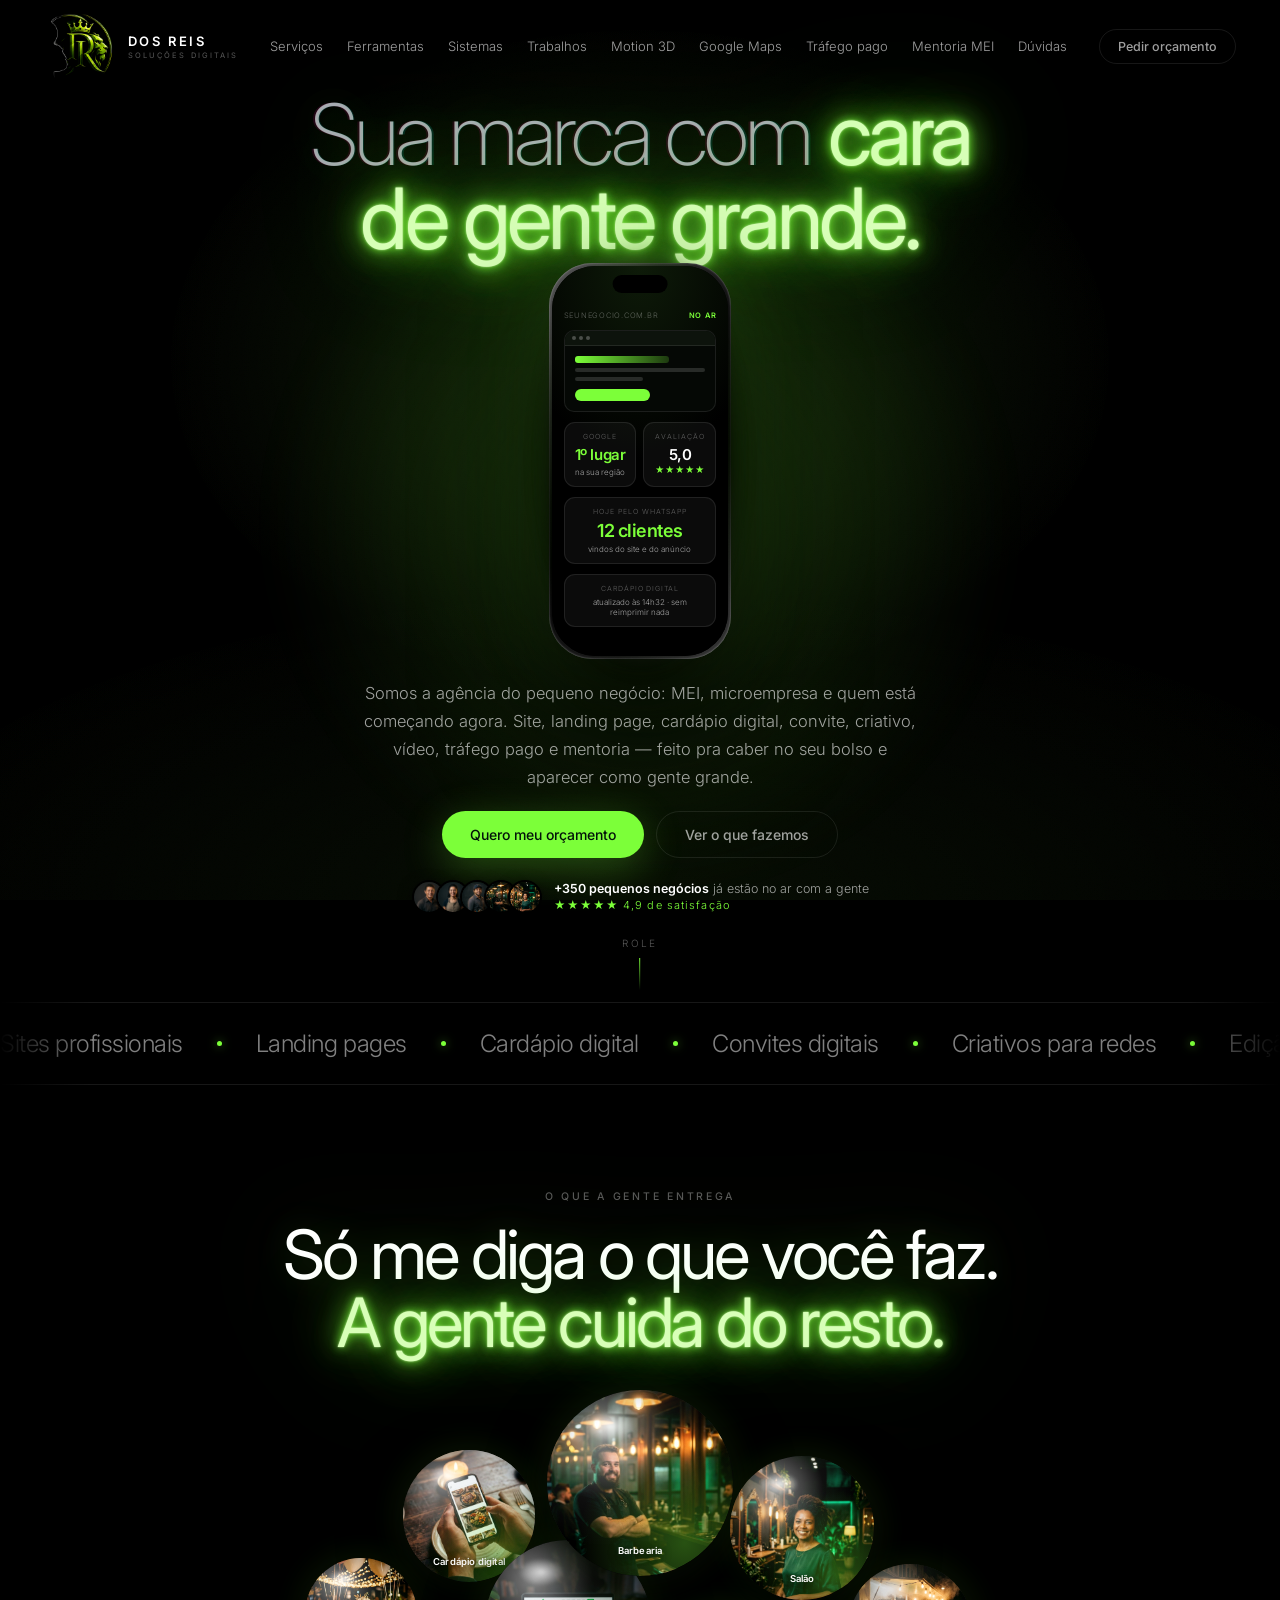
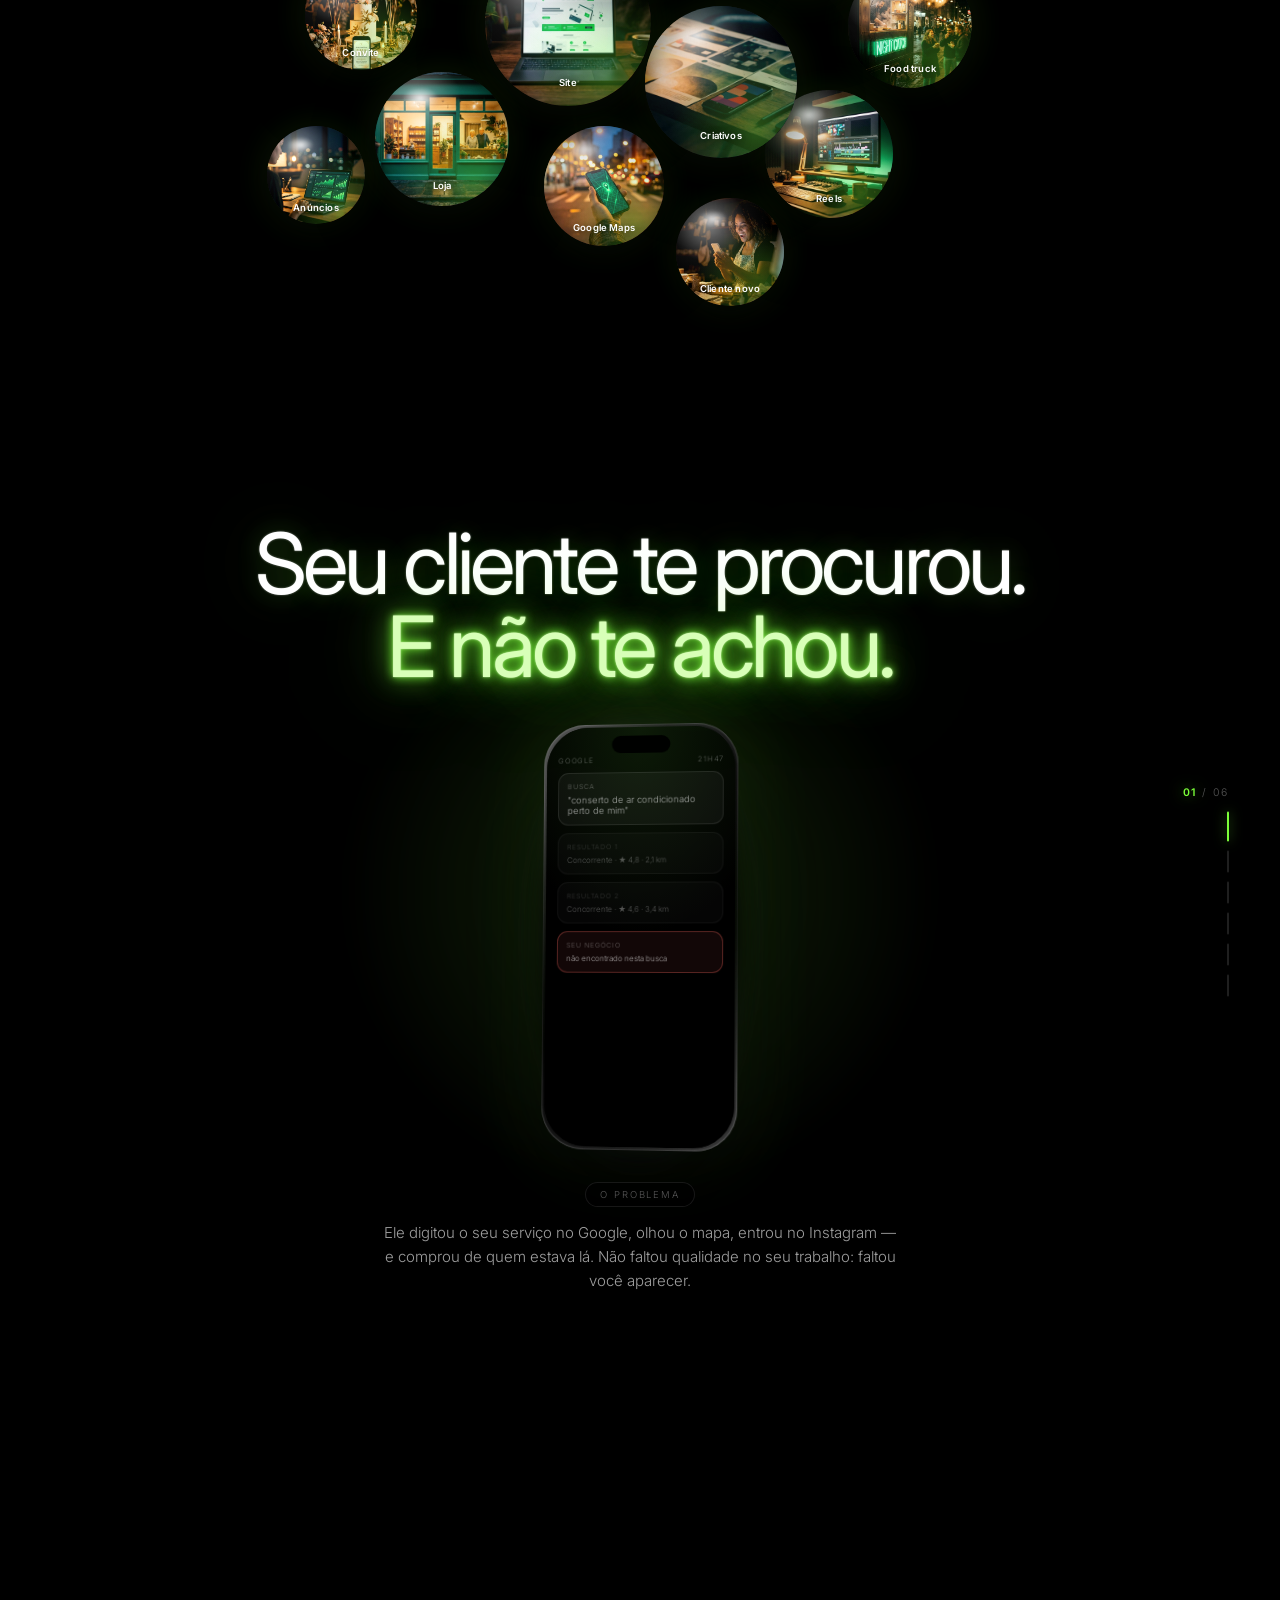
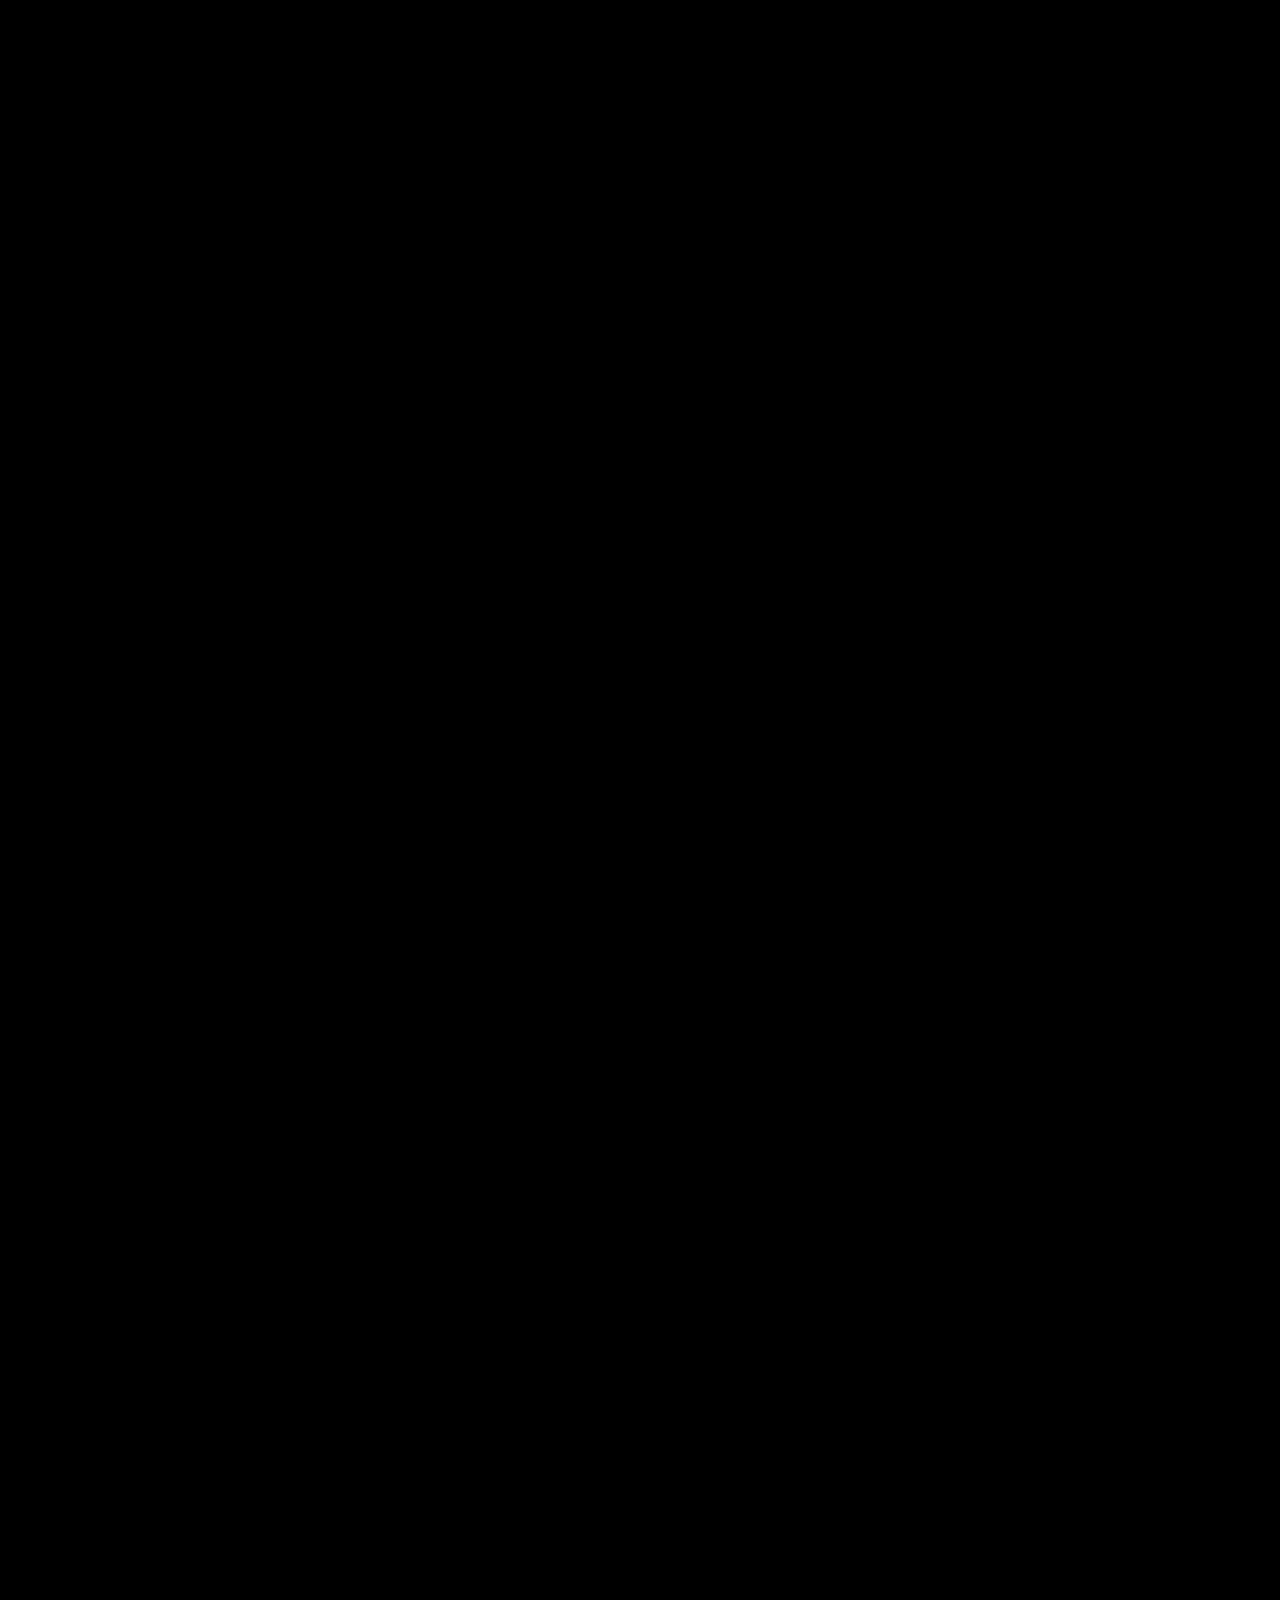
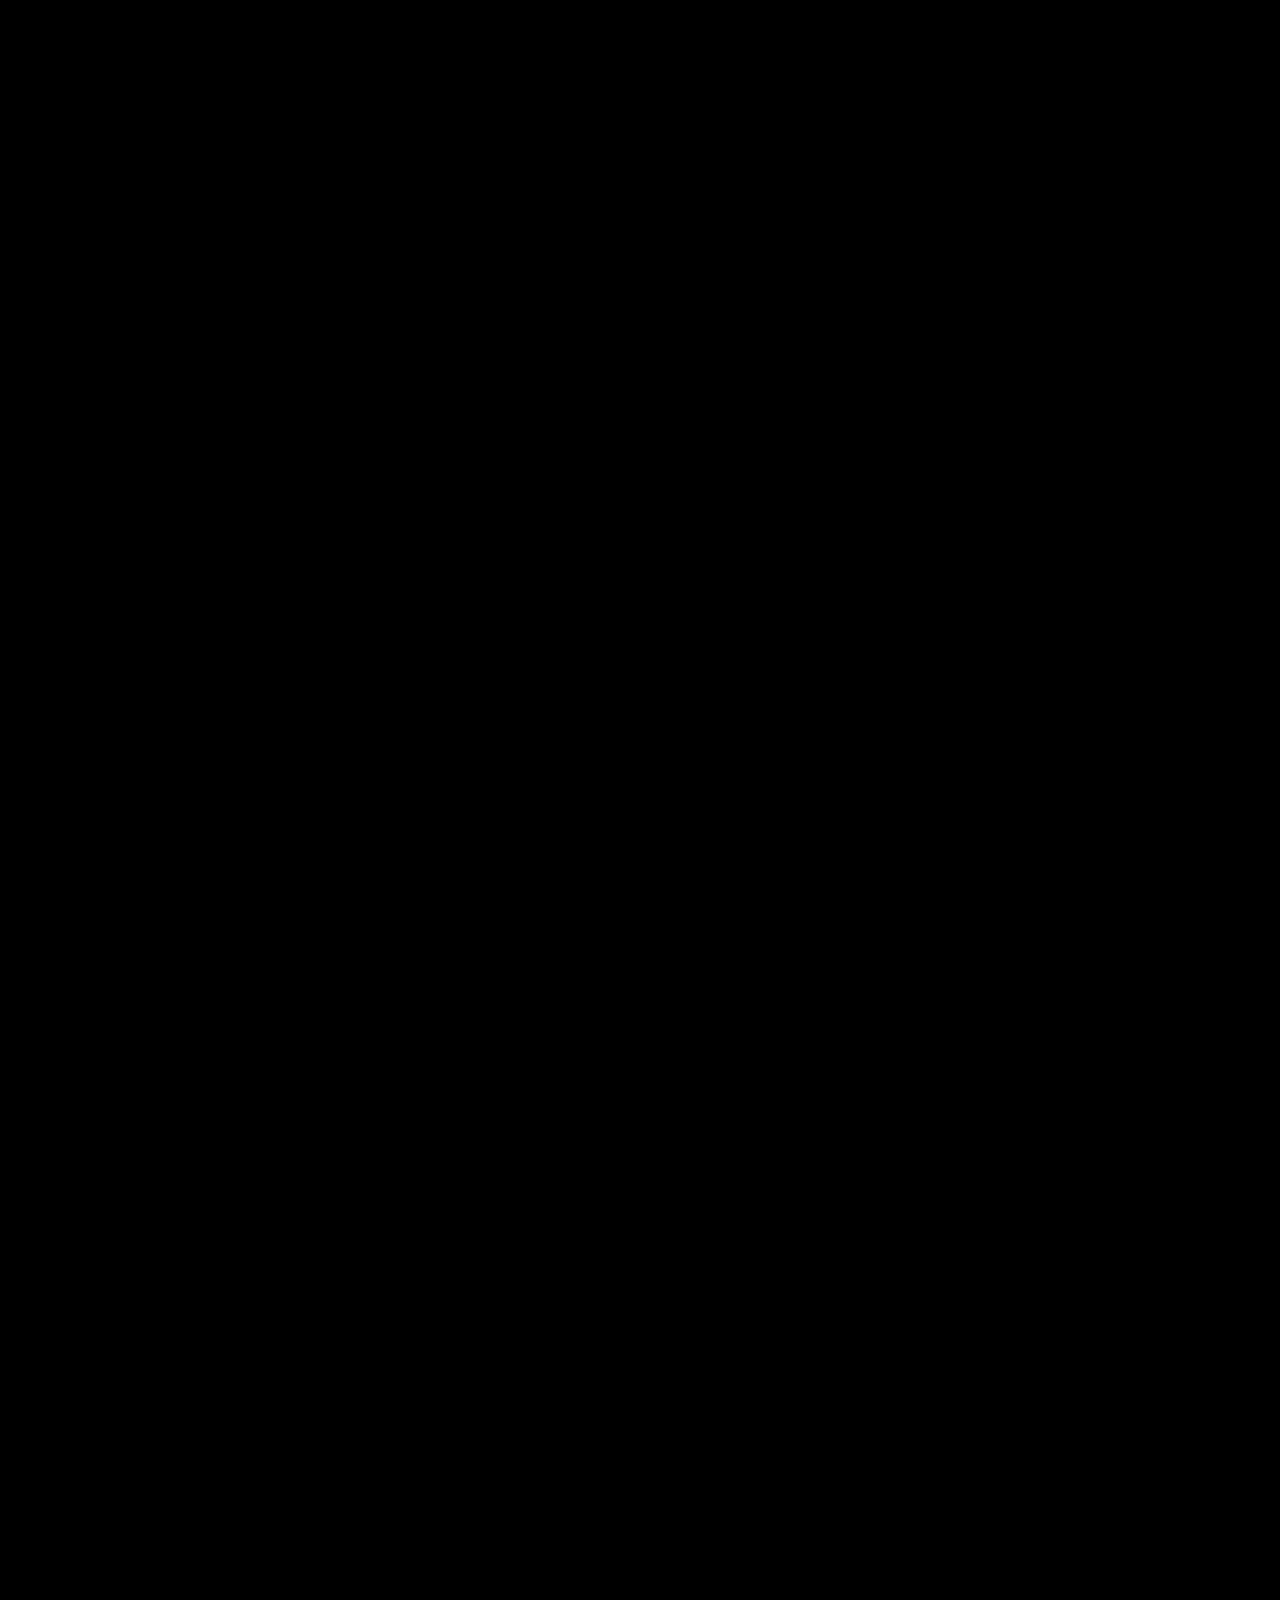
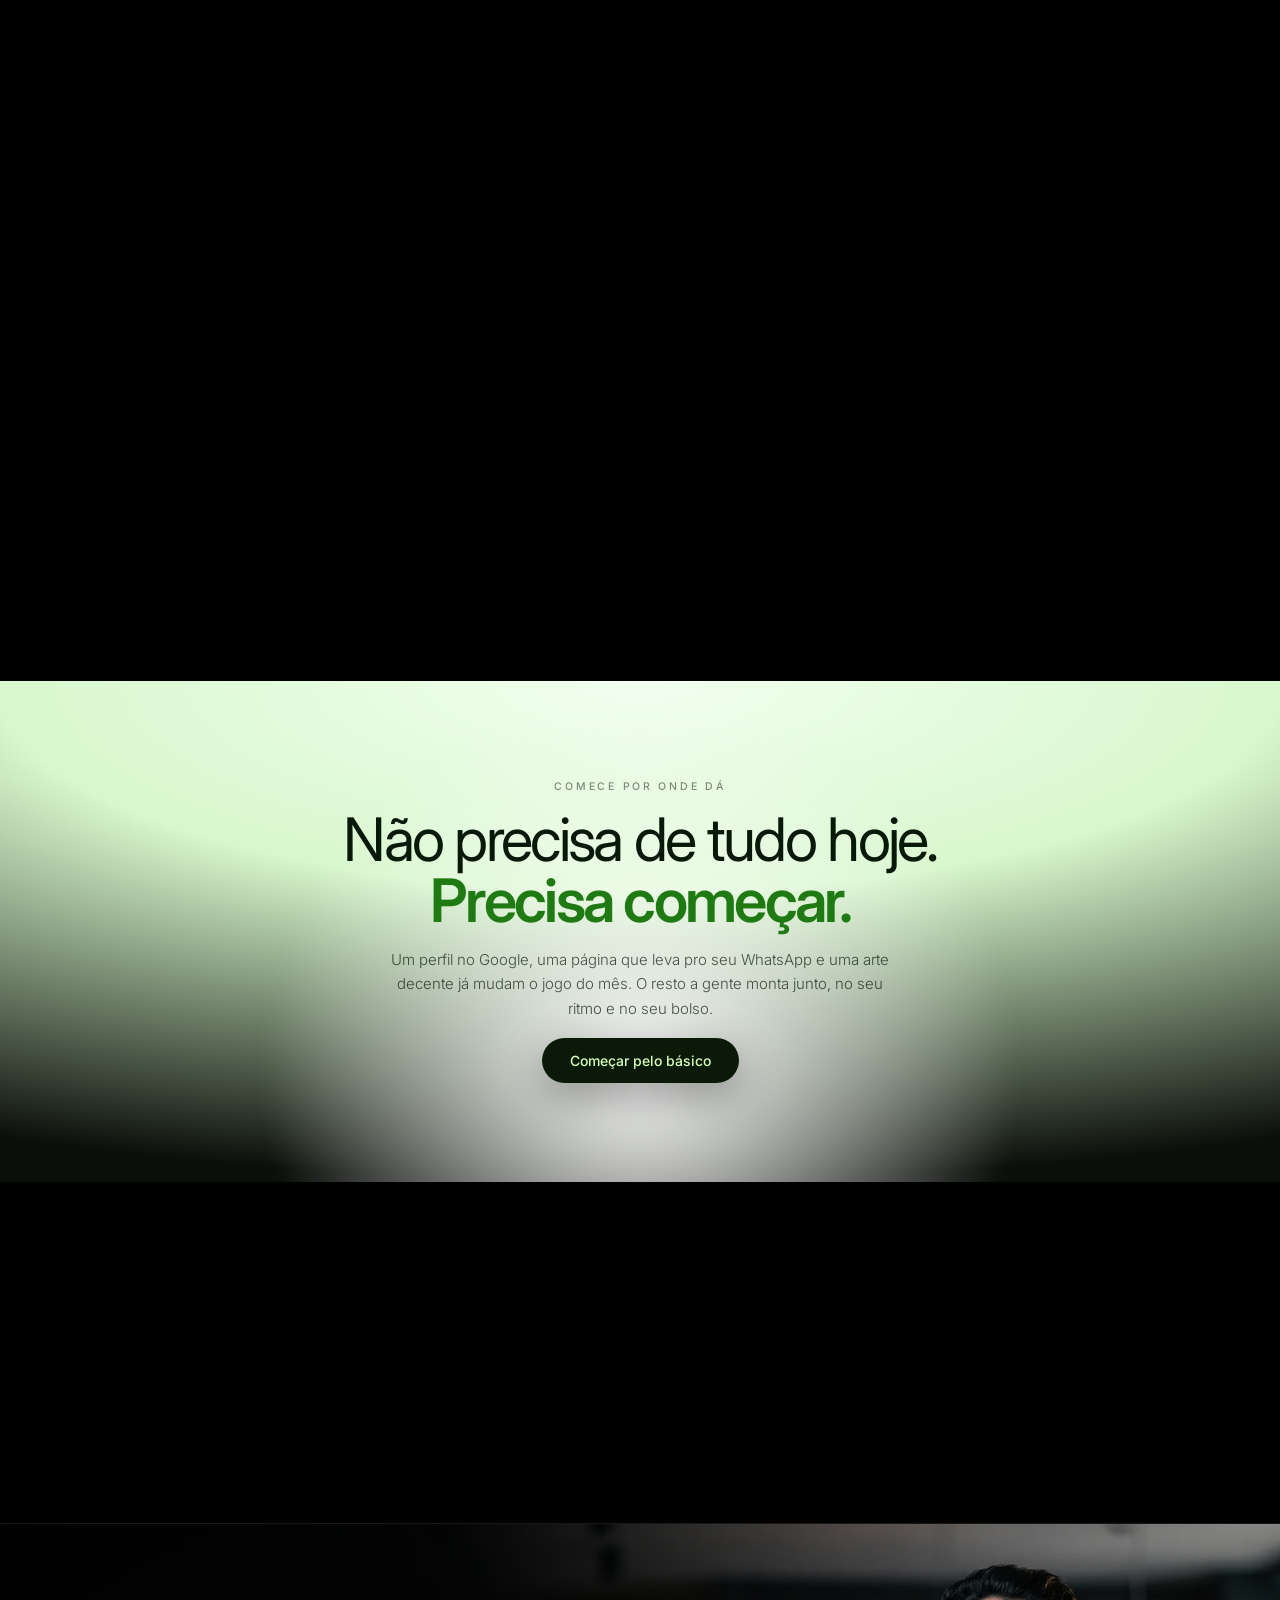
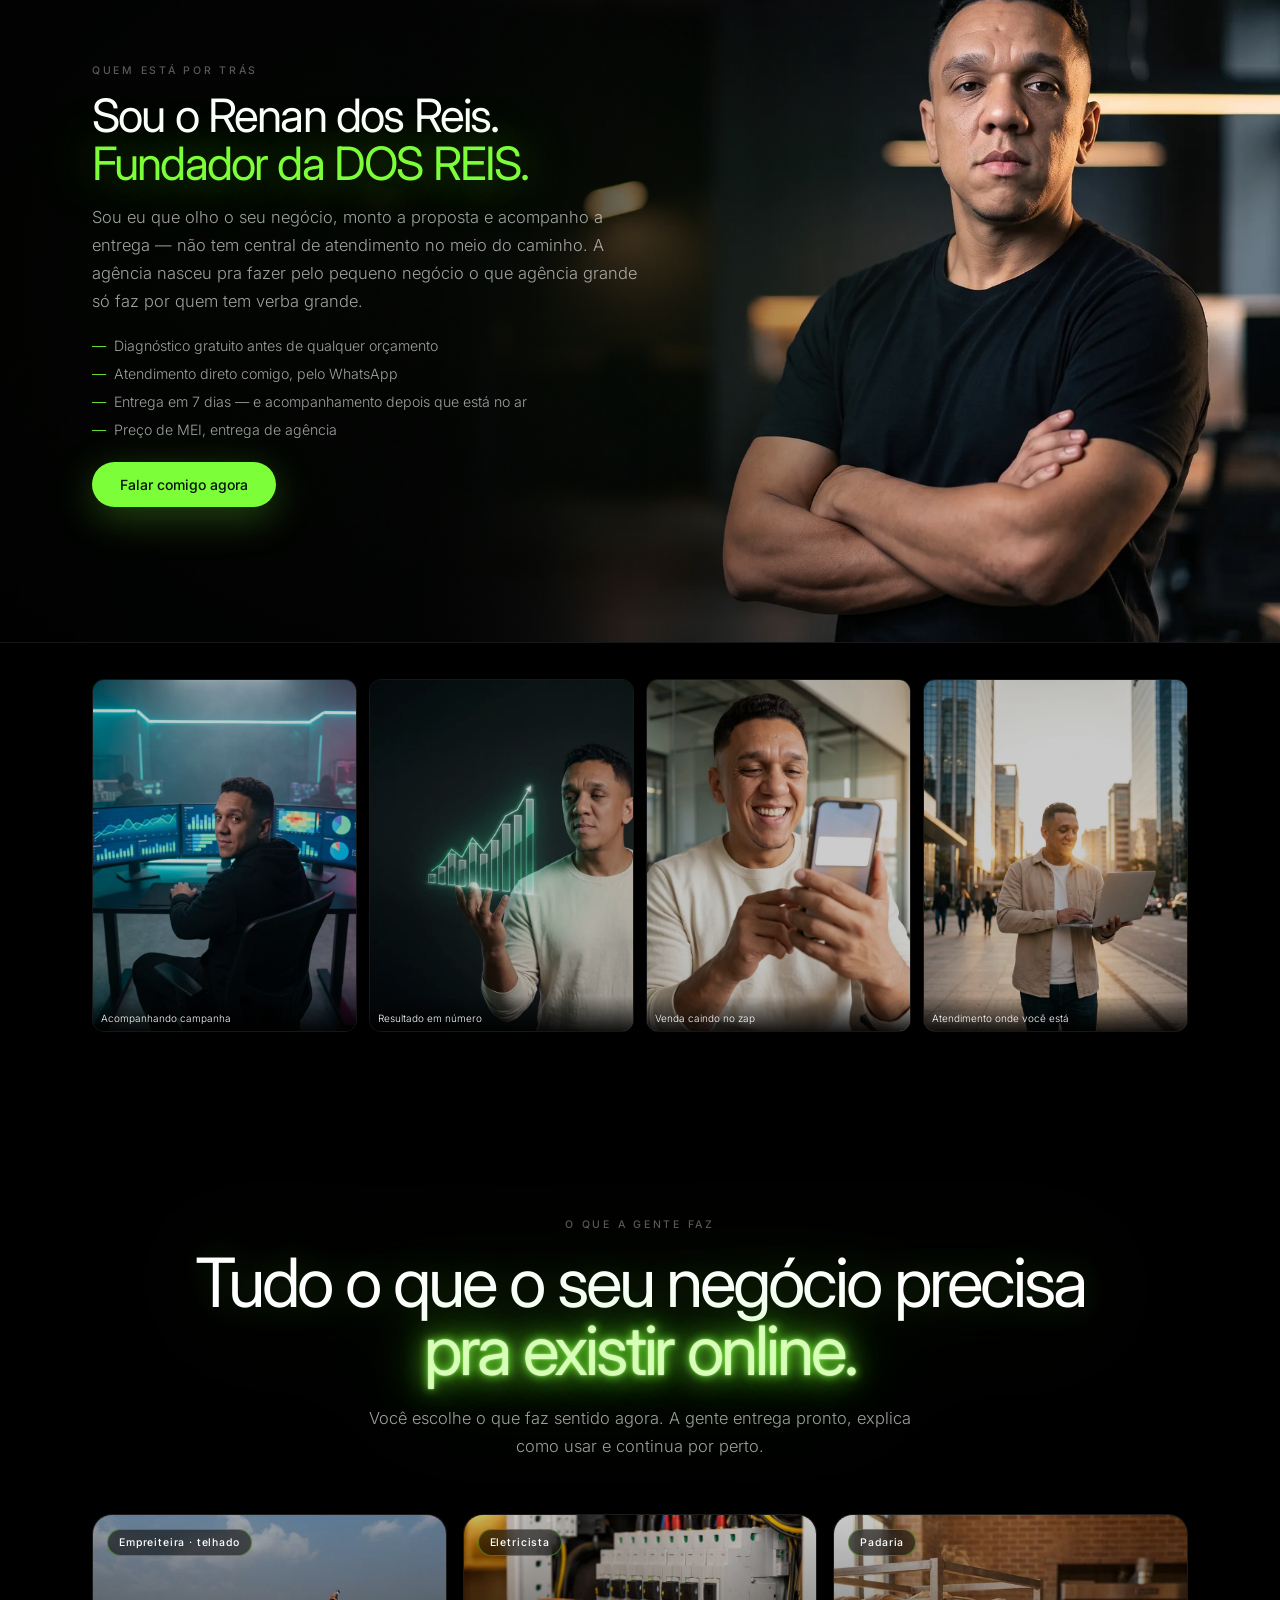
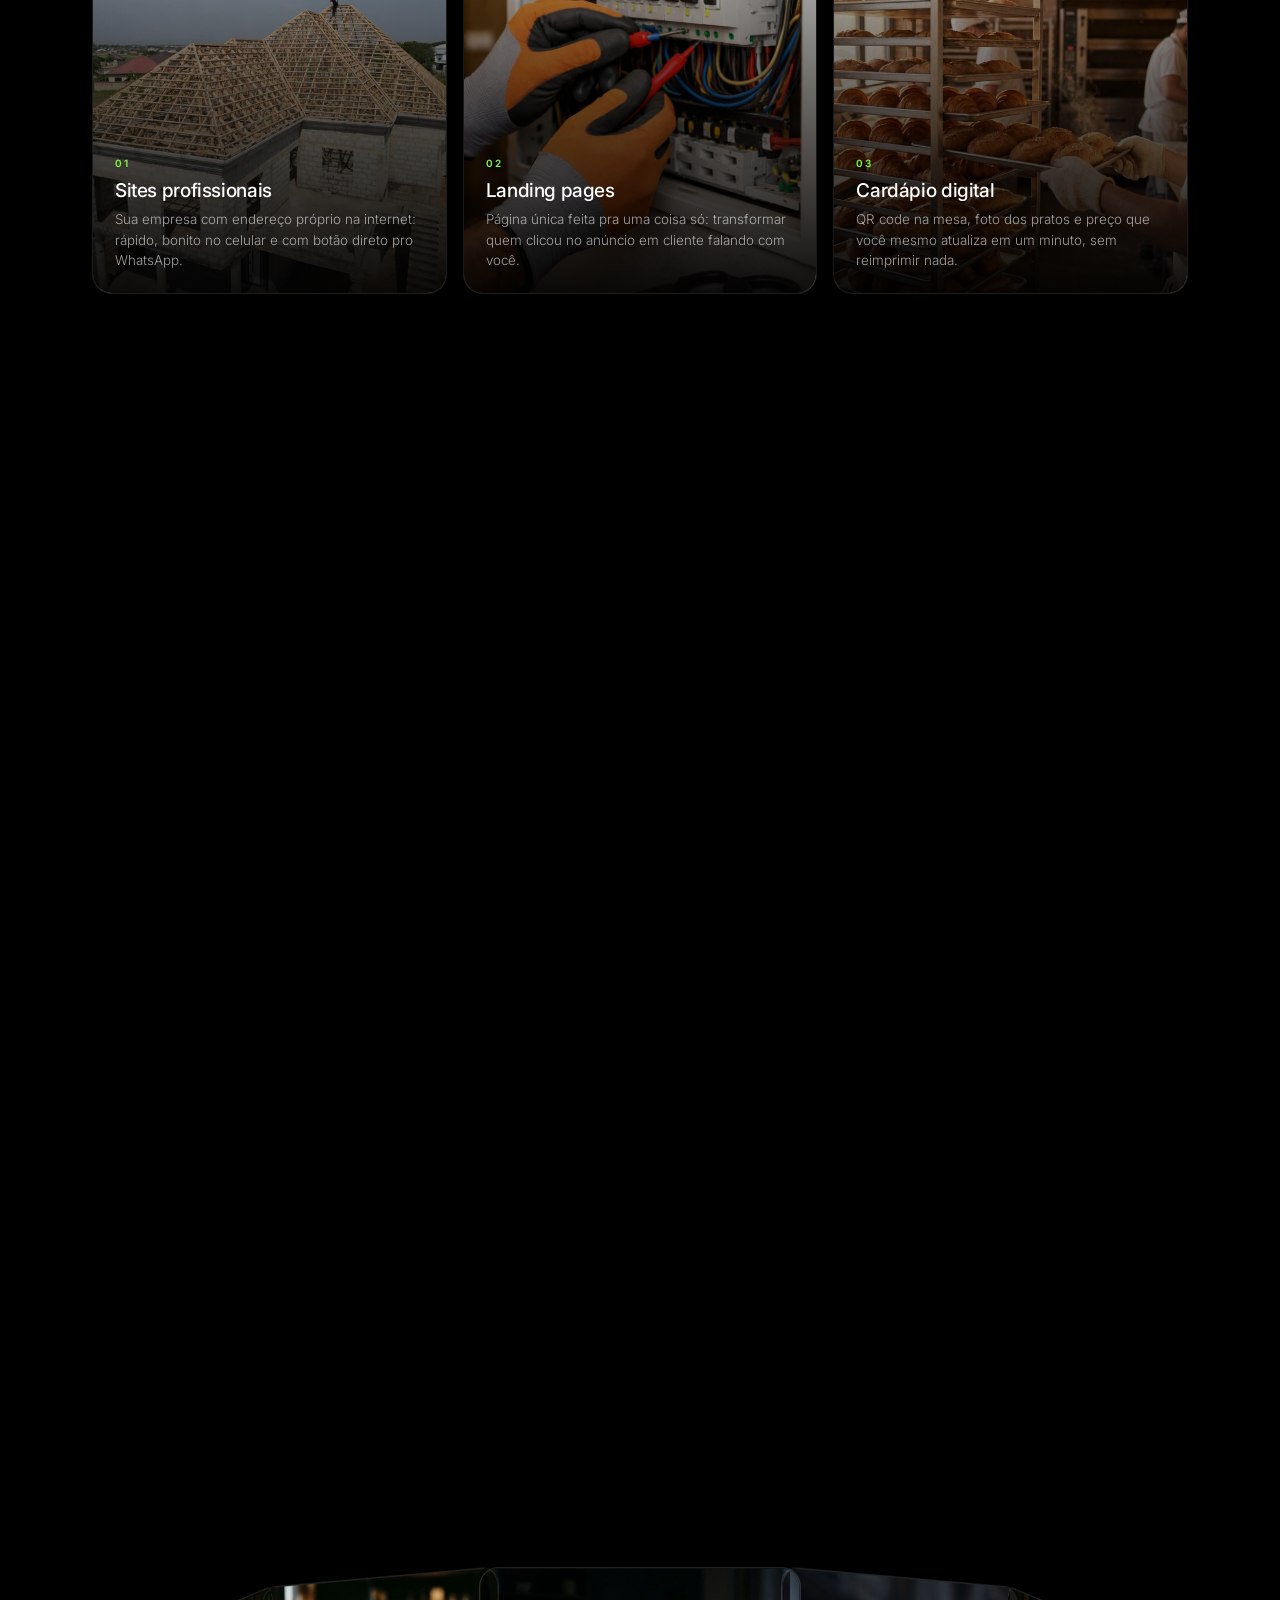
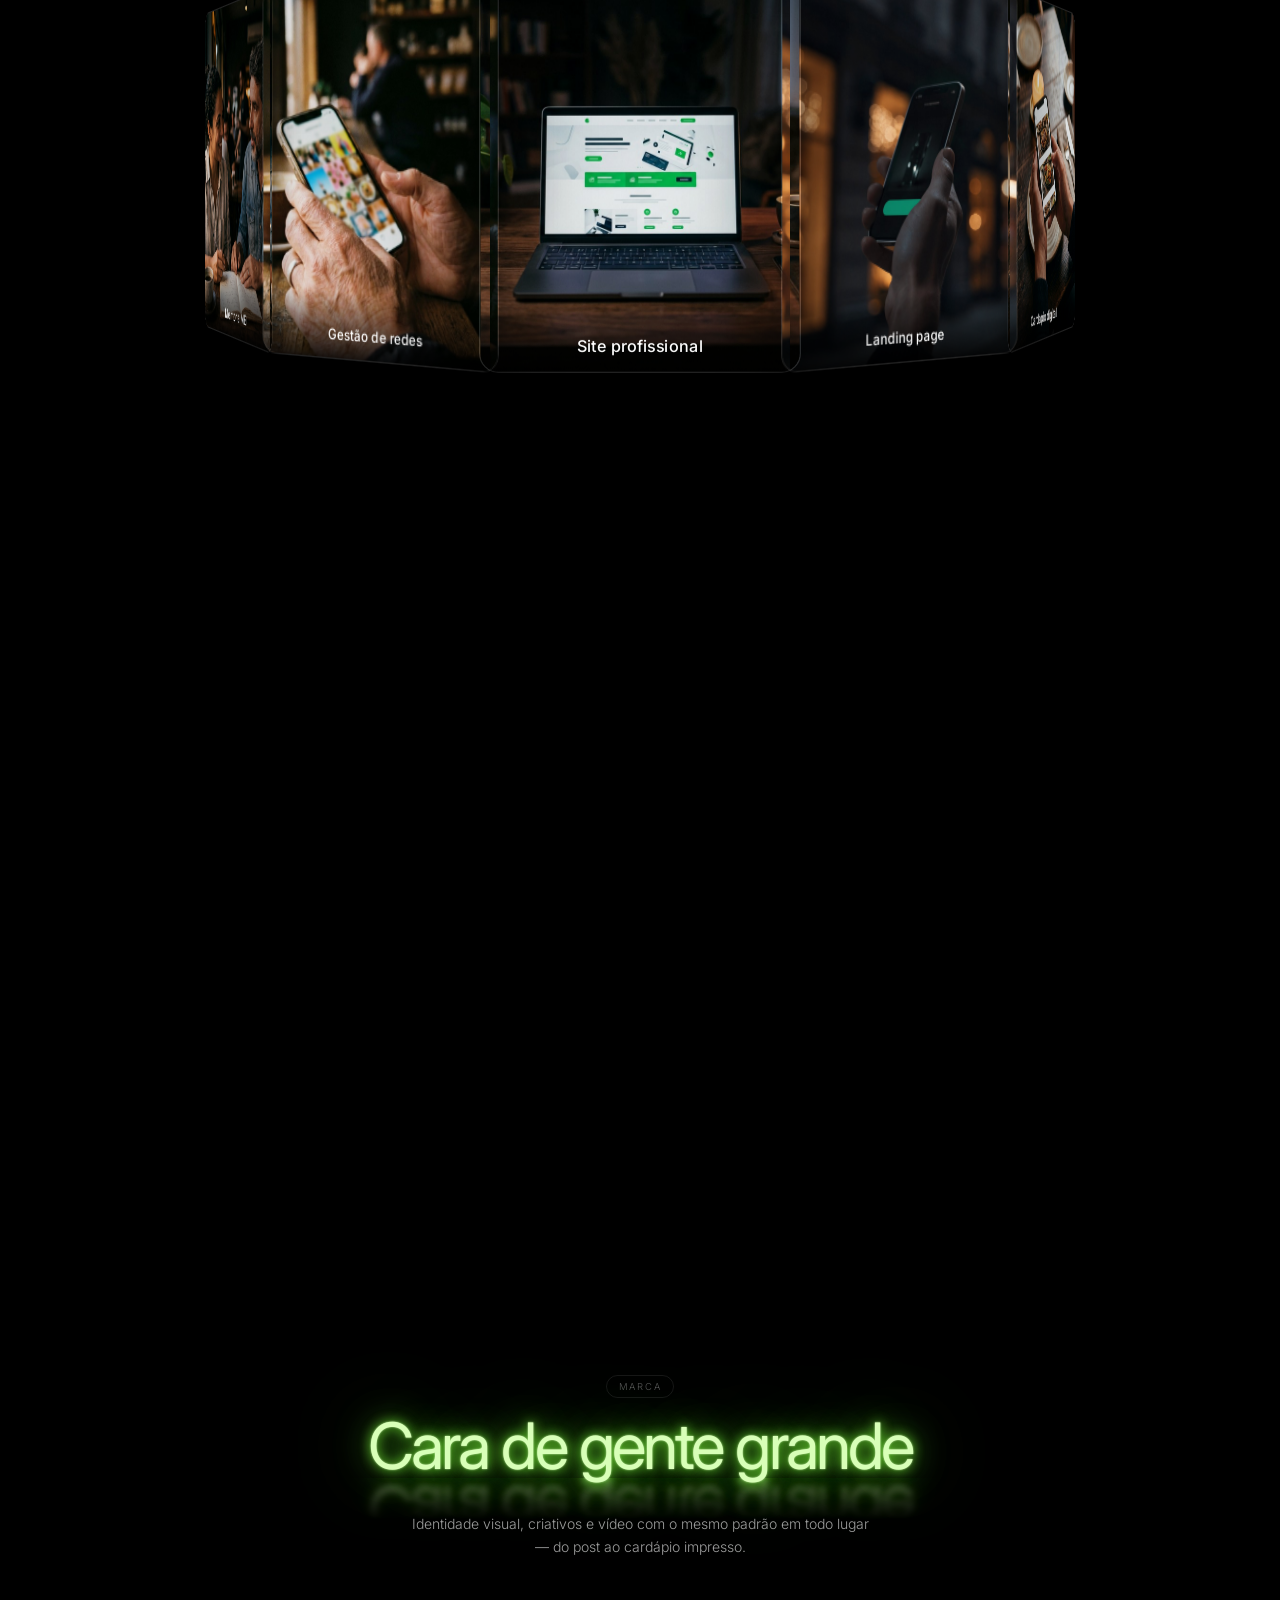
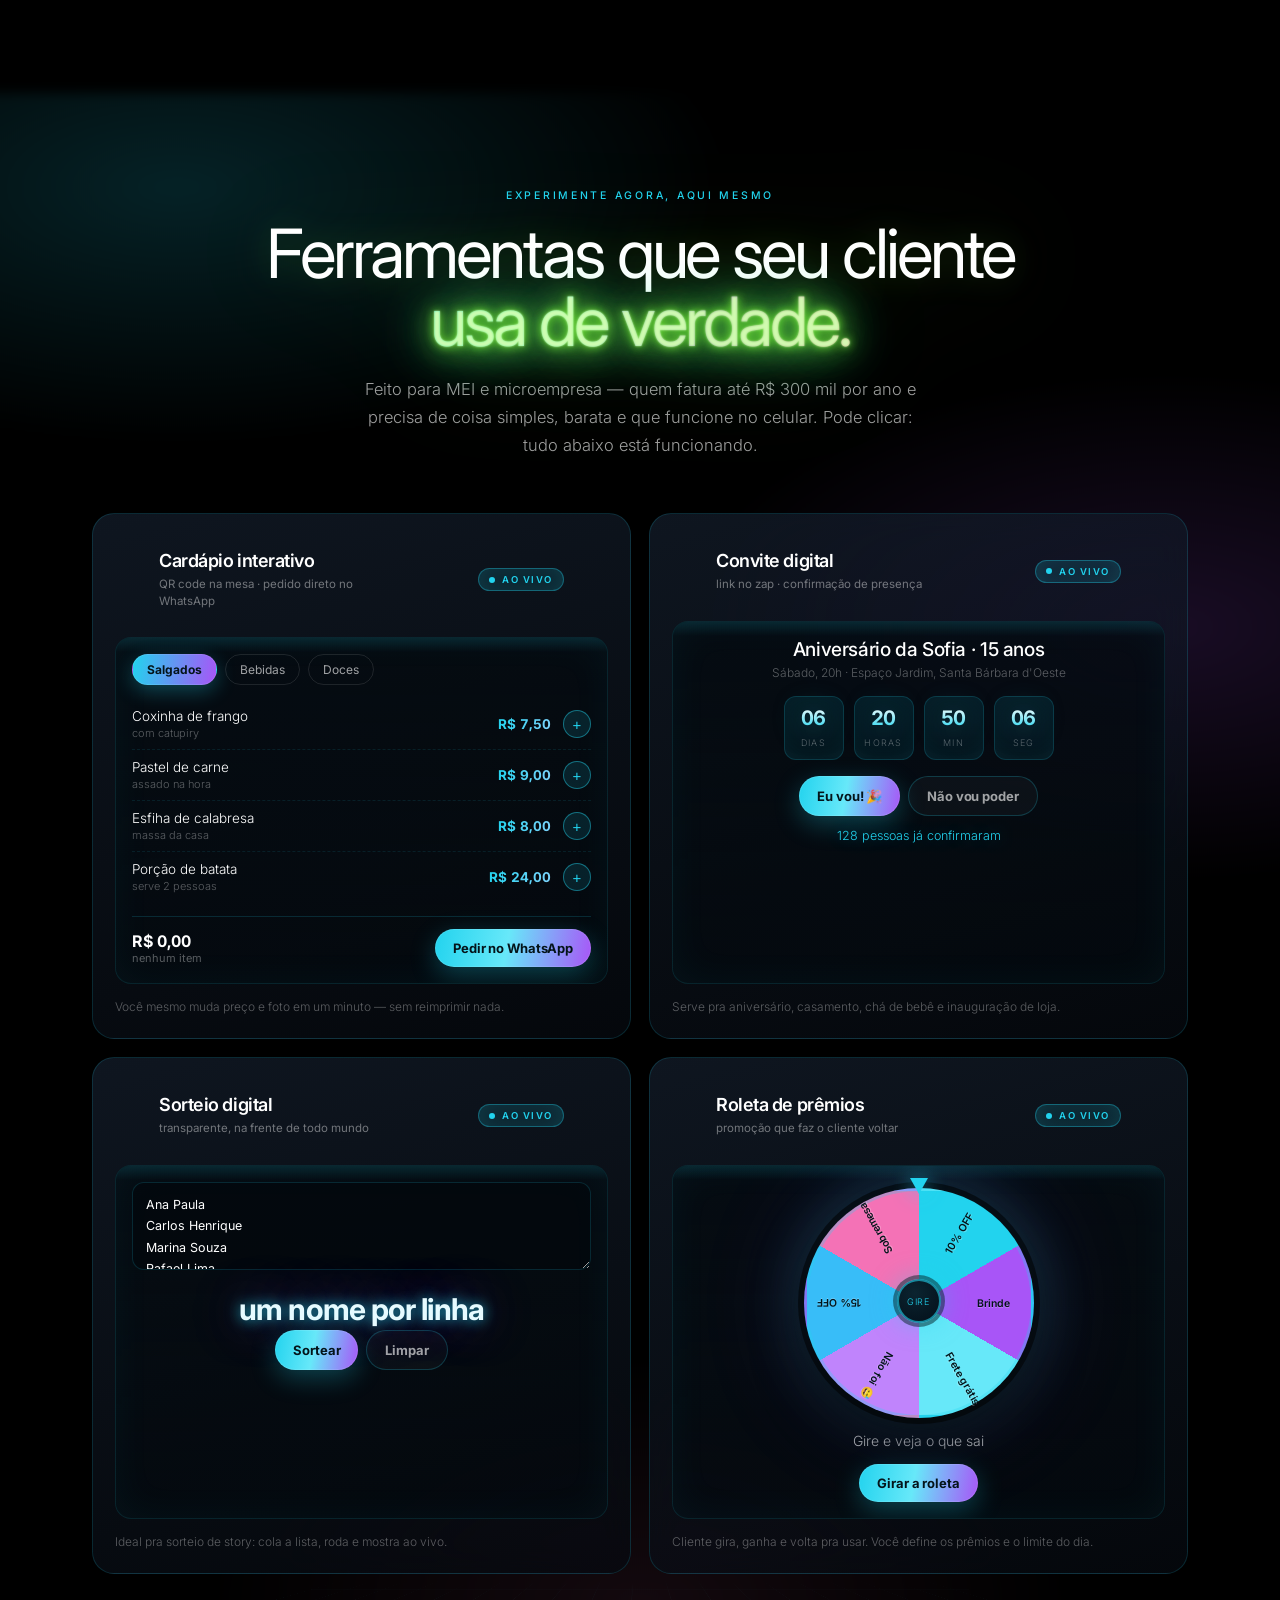
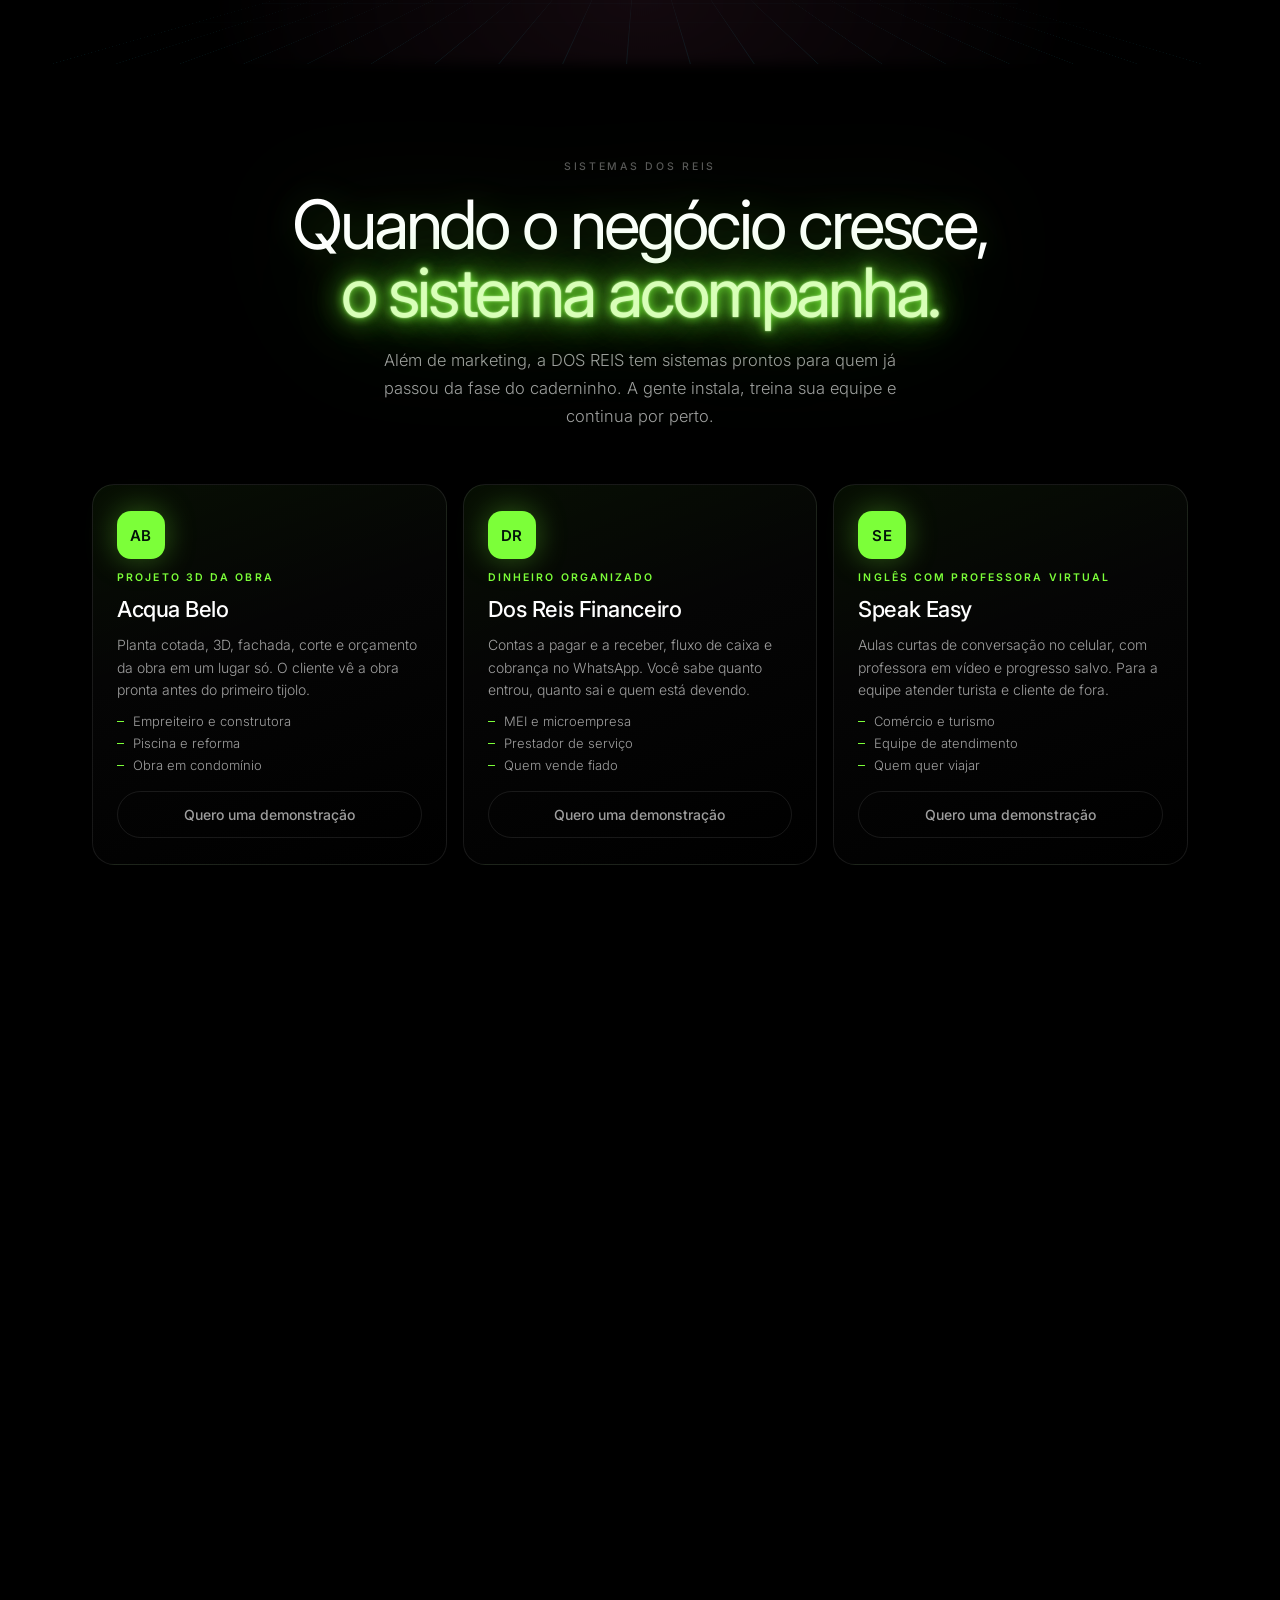
==== commit 4e443ace: "Motion 3D, fotos dos nichos nos 12 servicos e secao Sistemas DOS REIS Co-Authored-By: Claude Opus 5." ====
--- a/index.html
+++ b/index.html
@@ -259,6 +259,24 @@
   .svc h3{font-size:19px;font-weight:500;letter-spacing:-.02em;margin-bottom:7px}
   .svc p{font-size:13.4px;line-height:1.55;color:var(--fg2)}
   .svc.tall{min-height:380px}
+  .sist-grid{display:grid;grid-template-columns:repeat(6,1fr);gap:16px}
+  .sist-grid .sist{grid-column:span 2}.sist-grid .sist:nth-child(n+4){grid-column:span 3}
+  @media(max-width:980px){.sist-grid{grid-template-columns:1fr 1fr}.sist-grid .sist,.sist-grid .sist:nth-child(n+4){grid-column:auto}.sist-grid .sist:last-child{grid-column:1/-1}}
+  @media(max-width:620px){.sist-grid{grid-template-columns:1fr}}
+  .sist{position:relative;display:flex;flex-direction:column;gap:12px;border:1px solid var(--line);border-radius:22px;padding:26px 24px;
+        background:linear-gradient(160deg,rgba(124,255,57,.06),rgba(255,255,255,.02) 40%,rgba(0,0,0,.4));transition:transform .5s var(--ease),border-color .4s}
+  .sist:hover{transform:translateY(-6px);border-color:rgba(124,255,57,.42)}
+  .sist .sig{width:48px;height:48px;border-radius:14px;display:grid;place-items:center;font-weight:600;font-size:15px;letter-spacing:.04em;color:#03130a;
+        background:var(--green);box-shadow:0 0 30px rgba(124,255,57,.35)}
+  .sist .tg{font-size:10.5px;letter-spacing:.2em;text-transform:uppercase;color:var(--green);font-weight:600}
+  .sist h3{font-size:22px;font-weight:500;letter-spacing:-.02em}
+  .sist p{font-size:14px;line-height:1.6;color:var(--fg2)}
+  .sist ul{list-style:none;display:grid;gap:6px;margin-bottom:6px}
+  .sist li{font-size:13px;color:var(--fg2);padding-left:16px;position:relative}
+  .sist li::before{content:"";position:absolute;left:0;top:.6em;width:7px;height:1px;background:var(--green)}
+  .sist .btn{margin-top:auto;justify-content:center;white-space:nowrap}
+  .svc .nicho{position:absolute;top:14px;left:14px;font-size:10.5px;letter-spacing:.08em;font-weight:500;color:#fff;
+         padding:6px 11px;border-radius:999px;background:rgba(0,0,0,.55);border:1px solid rgba(124,255,57,.35);backdrop-filter:blur(8px)}
 
   /* ============ CILINDRO ============ */
   .cyl-sec{position:relative;z-index:3;padding:clamp(60px,9vh,110px) 0 clamp(80px,11vh,140px);text-align:center;overflow:hidden}
@@ -759,7 +777,9 @@
   <nav class="menu">
     <a href="#servicos">Serviços</a>
     <a href="#ferramentas">Ferramentas</a>
+    <a href="#sistemas">Sistemas</a>
     <a href="#trabalhos">Trabalhos</a>
+    <a href="motion.html">Motion 3D</a>
     <a href="#mapa">Google Maps</a>
     <a href="#trafego">Tráfego pago</a>
     <a href="#mentoria">Mentoria MEI</a>
@@ -987,51 +1007,51 @@
   </div>
 
   <div class="grid">
-    <div class="svc tall rv"><img src="assets/img/conceito/13-celular-gigante.jpg" alt="" loading="lazy"><div class="in">
+    <div class="svc tall rv"><img src="assets/img/nicho/empreiteira-telhado.jpg" alt="Empreiteira · telhado" loading="lazy"><span class="nicho">Empreiteira · telhado</span><div class="in">
       <span class="n">01</span><h3>Sites profissionais</h3>
       <p>Sua empresa com endereço próprio na internet: rápido, bonito no celular e com botão direto pro WhatsApp.</p></div></div>
 
-    <div class="svc tall rv"><img src="assets/img/landing.jpg" alt="" loading="lazy"><div class="in">
+    <div class="svc tall rv"><img src="assets/img/nicho/eletricista-luvas.jpg" alt="Eletricista" loading="lazy"><span class="nicho">Eletricista</span><div class="in">
       <span class="n">02</span><h3>Landing pages</h3>
       <p>Página única feita pra uma coisa só: transformar quem clicou no anúncio em cliente falando com você.</p></div></div>
 
-    <div class="svc tall rv"><img src="assets/img/cardapio.jpg" alt="" loading="lazy"><div class="in">
+    <div class="svc tall rv"><img src="assets/img/nicho/padaria.jpg" alt="Padaria" loading="lazy"><span class="nicho">Padaria</span><div class="in">
       <span class="n">03</span><h3>Cardápio digital</h3>
       <p>QR code na mesa, foto dos pratos e preço que você mesmo atualiza em um minuto, sem reimprimir nada.</p></div></div>
 
-    <div class="svc rv"><img src="assets/img/convite.jpg" alt="" loading="lazy"><div class="in">
+    <div class="svc rv"><img src="assets/img/nicho/buffet.jpg" alt="Buffet e eventos" loading="lazy"><span class="nicho">Buffet e eventos</span><div class="in">
       <span class="n">04</span><h3>Convites digitais</h3>
       <p>Aniversário, casamento, chá de bebê: convite animado, com confirmação de presença e link pra mandar no zap.</p></div></div>
 
-    <div class="svc rv"><img src="assets/img/conceito/07-multi-bracos.jpg" alt="" loading="lazy"><div class="in">
+    <div class="svc rv"><img src="assets/img/nicho/pintura-interna.jpg" alt="Pintura e reforma" loading="lazy"><span class="nicho">Pintura e reforma</span><div class="in">
       <span class="n">05</span><h3>Criativos e artes</h3>
       <p>Post, story, promoção, cardápio impresso, banner. Sua marca falando a mesma língua em todo lugar.</p></div></div>
 
-    <div class="svc rv"><img src="assets/img/mkt/bastidor-estudio.webp" alt="" loading="lazy"><div class="in">
+    <div class="svc rv"><img src="assets/img/nicho/pintura-altura.jpg" alt="Pintura em altura" loading="lazy"><span class="nicho">Pintura em altura</span><div class="in">
       <span class="n">06</span><h3>Edição de vídeo</h3>
       <p>Reels e vídeos curtos com corte, legenda e trilha — do jeito que o algoritmo (e o cliente) gosta de ver.</p></div></div>
 
-    <div class="svc rv"><img src="assets/img/contrato.jpg" alt="" loading="lazy"><div class="in">
+    <div class="svc rv"><img src="assets/img/nicho/carpinteiros-telhado.jpg" alt="Obra em condomínio" loading="lazy"><span class="nicho">Obra em condomínio</span><div class="in">
       <span class="n">07</span><h3>Contrato de prestação de serviço</h3>
       <p>Modelo pronto pro seu tipo de trabalho, com prazo, valor e garantia claros. Você cobra melhor quando está protegido.</p></div></div>
 
-    <div class="svc rv"><img src="assets/img/conceito/09-outdoor-gigante.jpg" alt="" loading="lazy"><div class="in">
+    <div class="svc rv"><img src="assets/img/nicho/desentupidora.jpg" alt="Desentupidora" loading="lazy"><span class="nicho">Desentupidora</span><div class="in">
       <span class="n">08</span><h3>Tráfego pago</h3>
       <p>Meta e Google Ads configurados, acompanhados e ajustados. Você define quanto investir por dia — e vê o retorno.</p></div></div>
 
-    <div class="svc rv"><img src="assets/img/maps.jpg" alt="" loading="lazy"><div class="in">
+    <div class="svc rv"><img src="assets/img/nicho/distribuidora-bebidas.jpg" alt="Distribuidora de bebidas" loading="lazy"><span class="nicho">Distribuidora de bebidas</span><div class="in">
       <span class="n">09</span><h3>Google Meu Negócio</h3>
       <p>Perfil completo no Maps com fotos, horário e avaliações, pra aparecer primeiro na busca da sua região.</p></div></div>
 
-    <div class="svc rv"><img src="assets/img/conceito/03-cabeca-aberta.jpg" alt="" loading="lazy"><div class="in">
+    <div class="svc rv"><img src="assets/img/nicho/eletricista-quadro.jpg" alt="Eletricista MEI" loading="lazy"><span class="nicho">Eletricista MEI</span><div class="in">
       <span class="n">10</span><h3>Mentoria para MEI</h3>
       <p>Preço, oferta, atendimento e organização. A gente senta com você e monta o plano do próximo trimestre.</p></div></div>
 
-    <div class="svc rv"><img src="assets/img/conceito/05-action-figure.jpg" alt="" loading="lazy"><div class="in">
+    <div class="svc rv"><img src="assets/img/nicho/carpintaria-madeiramento.jpg" alt="Carpintaria" loading="lazy"><span class="nicho">Carpintaria</span><div class="in">
       <span class="n">11</span><h3>Identidade visual</h3>
       <p>Logo, cores, tipografia e aplicação. Sua marca reconhecível na fachada, no post e na embalagem.</p></div></div>
 
-    <div class="svc rv"><img src="assets/img/conceito/02-social-media-icones.jpg" alt="" loading="lazy"><div class="in">
+    <div class="svc rv"><img src="assets/img/nicho/acougue.jpg" alt="Açougue" loading="lazy"><span class="nicho">Açougue</span><div class="in">
       <span class="n">12</span><h3>Gestão de redes</h3>
       <p>Calendário, conteúdo e resposta. Seu perfil vivo, mesmo na semana em que você não tem tempo pra nada.</p></div></div>
   </div>
@@ -1182,6 +1202,27 @@
       </div>
       <p class="foot">Cliente gira, ganha e volta pra usar. Você define os prêmios e o limite do dia.</p>
     </section>
+  </div>
+</div>
+
+<!-- ================= SISTEMAS ================= -->
+<div class="wrap" id="sistemas">
+  <div class="head rv">
+    <span class="kicker">Sistemas DOS REIS</span>
+    <h2 class="display">Quando o negócio cresce,<br><span class="gl">o sistema acompanha.</span></h2>
+    <p class="body">Além de marketing, a DOS REIS tem sistemas prontos para quem já passou da fase do caderninho. A gente instala, treina sua equipe e continua por perto.</p>
+  </div>
+  <div class="sist-grid">
+    <article class="sist rv"><span class="sig">AB</span><span class="tg">Projeto 3D da obra</span><h3>Acqua Belo</h3><p>Planta cotada, 3D, fachada, corte e orçamento da obra em um lugar só. O cliente vê a obra pronta antes do primeiro tijolo.</p><ul><li>Empreiteiro e construtora</li><li>Piscina e reforma</li><li>Obra em condomínio</li></ul>
+      <a class="btn line" href="https://wa.me/5519988013439?text=Quero%20ver%20o%20Acqua%20Belo%20%28projeto%203D%20de%20obra%29." target="_blank" rel="noopener">Quero uma demonstração</a></article>
+    <article class="sist rv"><span class="sig">DR</span><span class="tg">Dinheiro organizado</span><h3>Dos Reis Financeiro</h3><p>Contas a pagar e a receber, fluxo de caixa e cobrança no WhatsApp. Você sabe quanto entrou, quanto sai e quem está devendo.</p><ul><li>MEI e microempresa</li><li>Prestador de serviço</li><li>Quem vende fiado</li></ul>
+      <a class="btn line" href="https://wa.me/5519988013439?text=Quero%20ver%20o%20Dos%20Reis%20Financeiro." target="_blank" rel="noopener">Quero uma demonstração</a></article>
+    <article class="sist rv"><span class="sig">SE</span><span class="tg">Inglês com professora virtual</span><h3>Speak Easy</h3><p>Aulas curtas de conversação no celular, com professora em vídeo e progresso salvo. Para a equipe atender turista e cliente de fora.</p><ul><li>Comércio e turismo</li><li>Equipe de atendimento</li><li>Quem quer viajar</li></ul>
+      <a class="btn line" href="https://wa.me/5519988013439?text=Quero%20ver%20o%20Speak%20Easy%20%28ingl%C3%AAs%29." target="_blank" rel="noopener">Quero uma demonstração</a></article>
+    <article class="sist rv"><span class="sig">TV</span><span class="tg">Gestão completa da loja</span><h3>Torres Viana ERP</h3><p>Estoque, vendas, caixa, compras e atendimento no WhatsApp com IA. Feito para farmácia, mercado e distribuidora que precisam de controle de verdade.</p><ul><li>Farmácia e drogaria</li><li>Mercado e distribuidora</li><li>Loja com estoque</li></ul>
+      <a class="btn line" href="https://wa.me/5519988013439?text=Quero%20ver%20o%20Torres%20Viana%20ERP." target="_blank" rel="noopener">Quero uma demonstração</a></article>
+    <article class="sist rv"><span class="sig">LI</span><span class="tg">Frete e entrega sob controle</span><h3>Logística Inteligente</h3><p>Cotação de frete, ordem de coleta, frota própria, rastreio por GPS e torre de controle das entregas.</p><ul><li>Transportadora</li><li>Distribuidora de bebidas</li><li>Quem entrega todo dia</li></ul>
+      <a class="btn line" href="https://wa.me/5519988013439?text=Quero%20ver%20a%20Log%C3%ADstica%20Inteligente." target="_blank" rel="noopener">Quero uma demonstração</a></article>
   </div>
 </div>
 
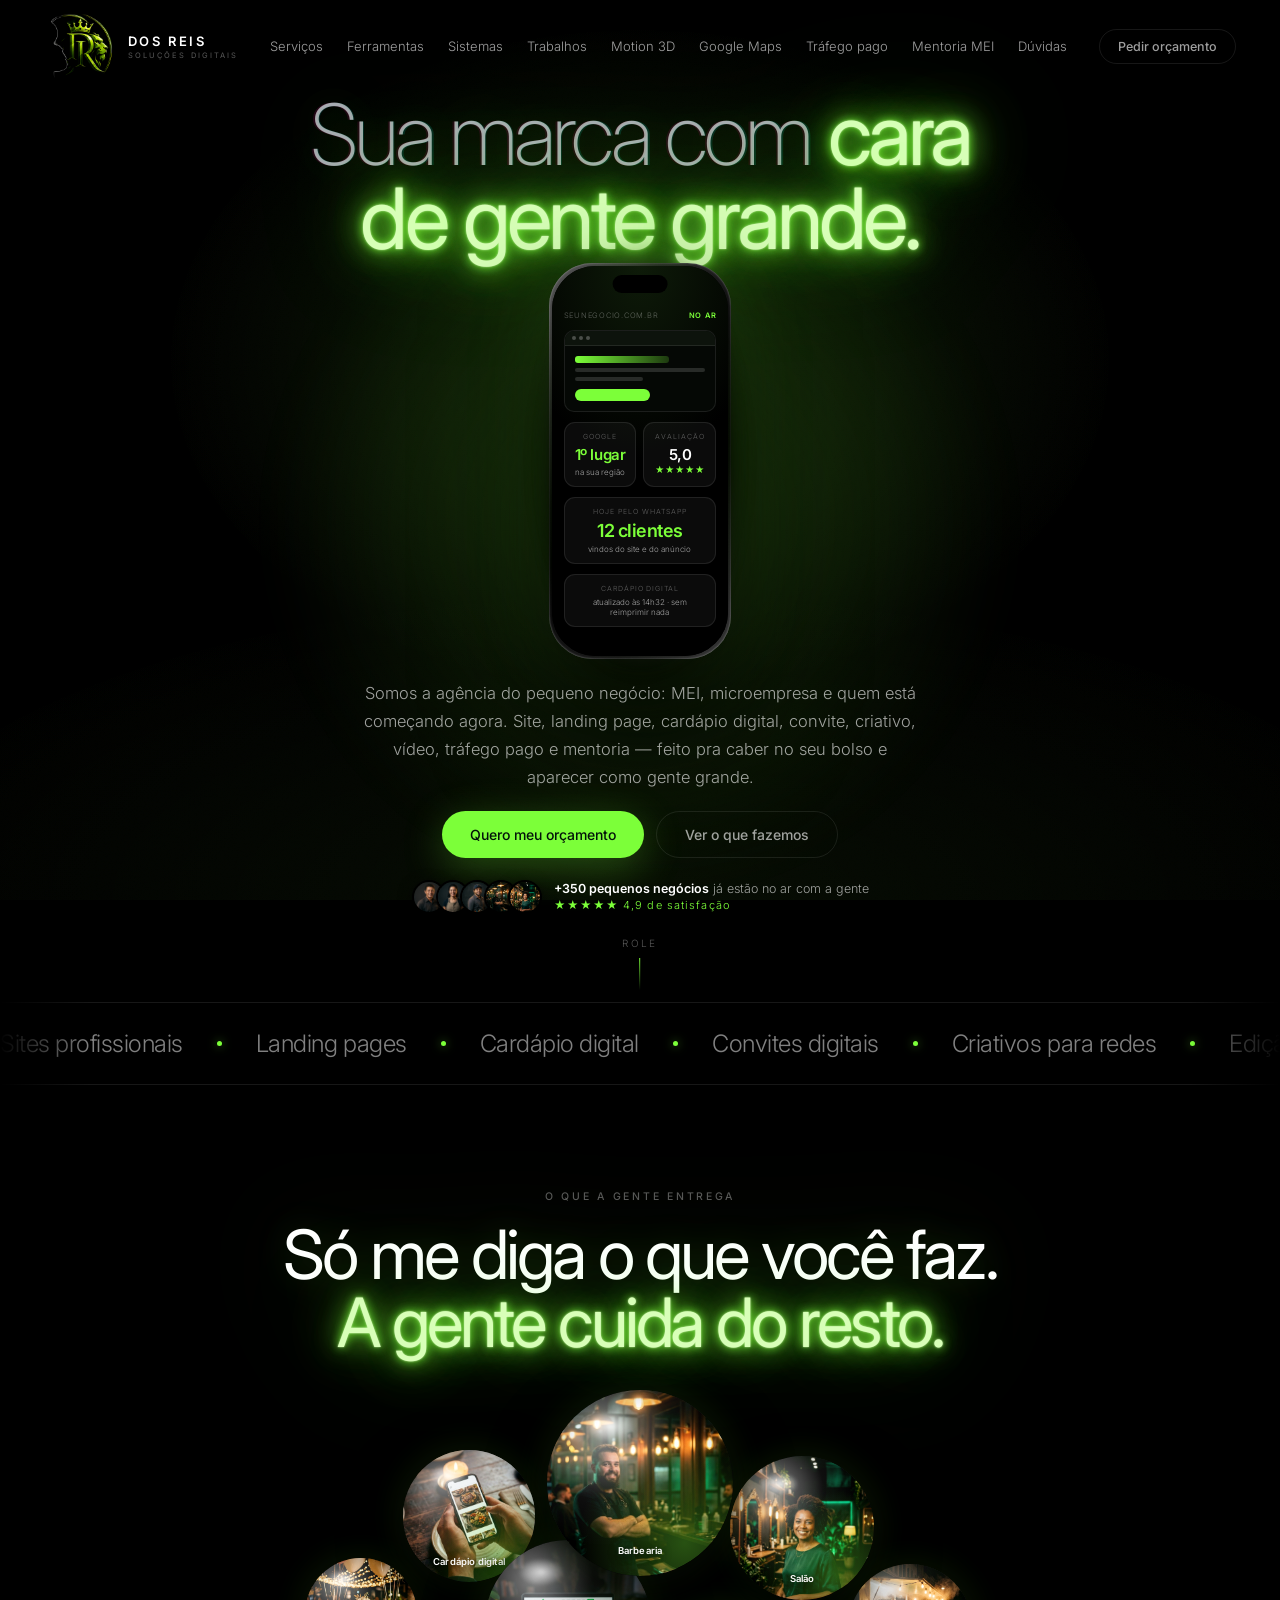
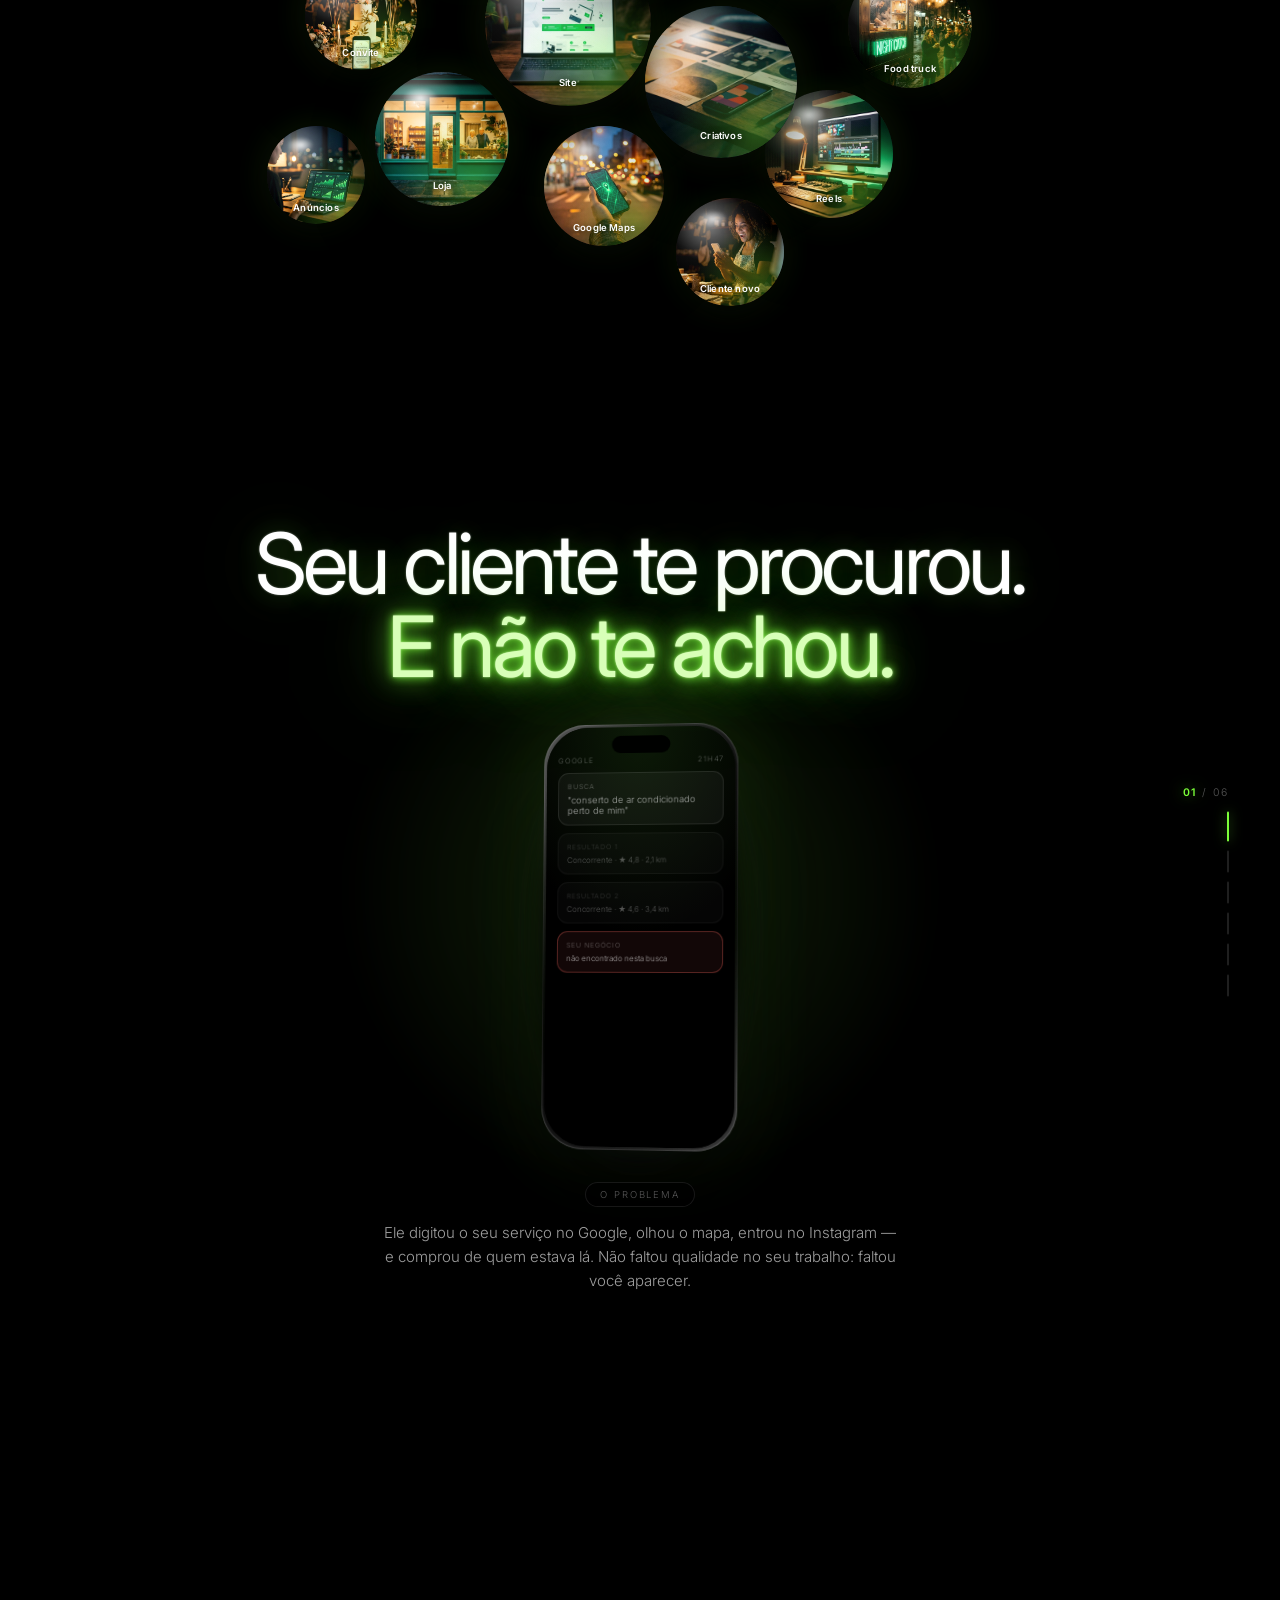
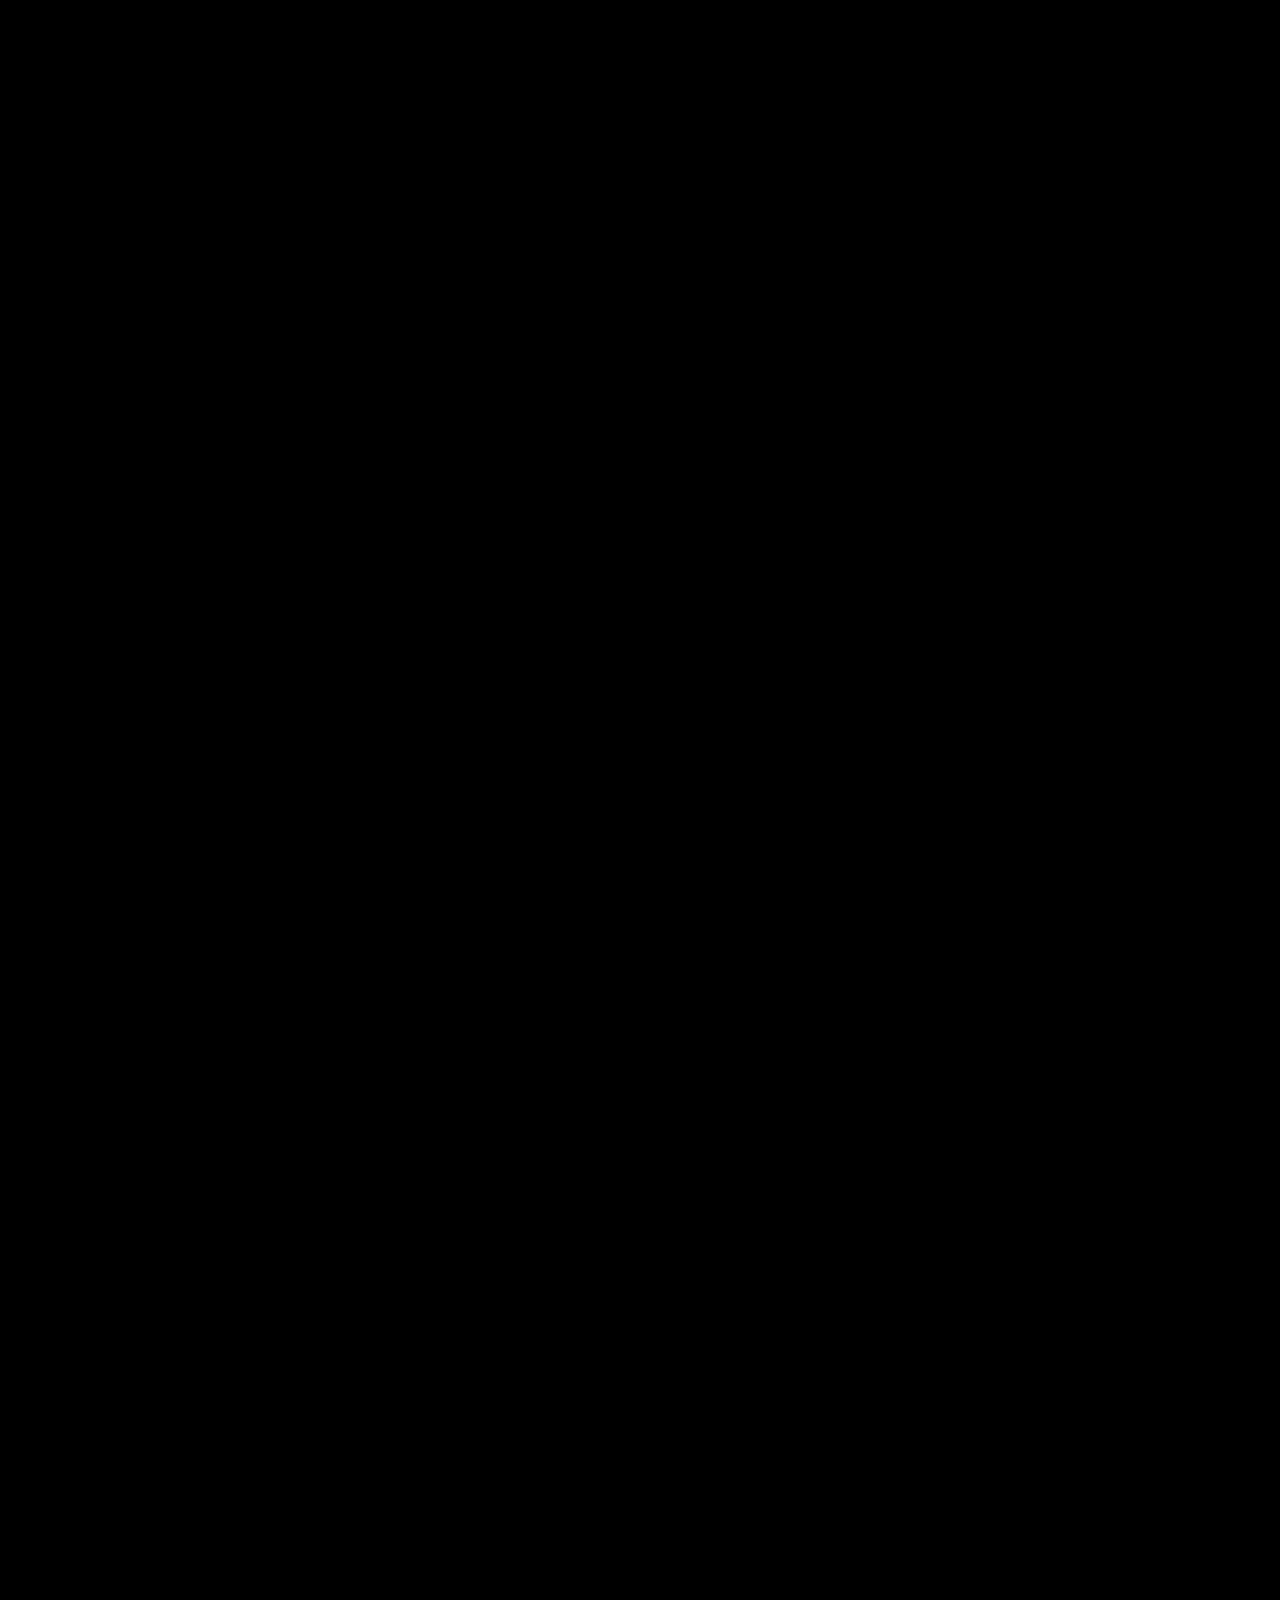
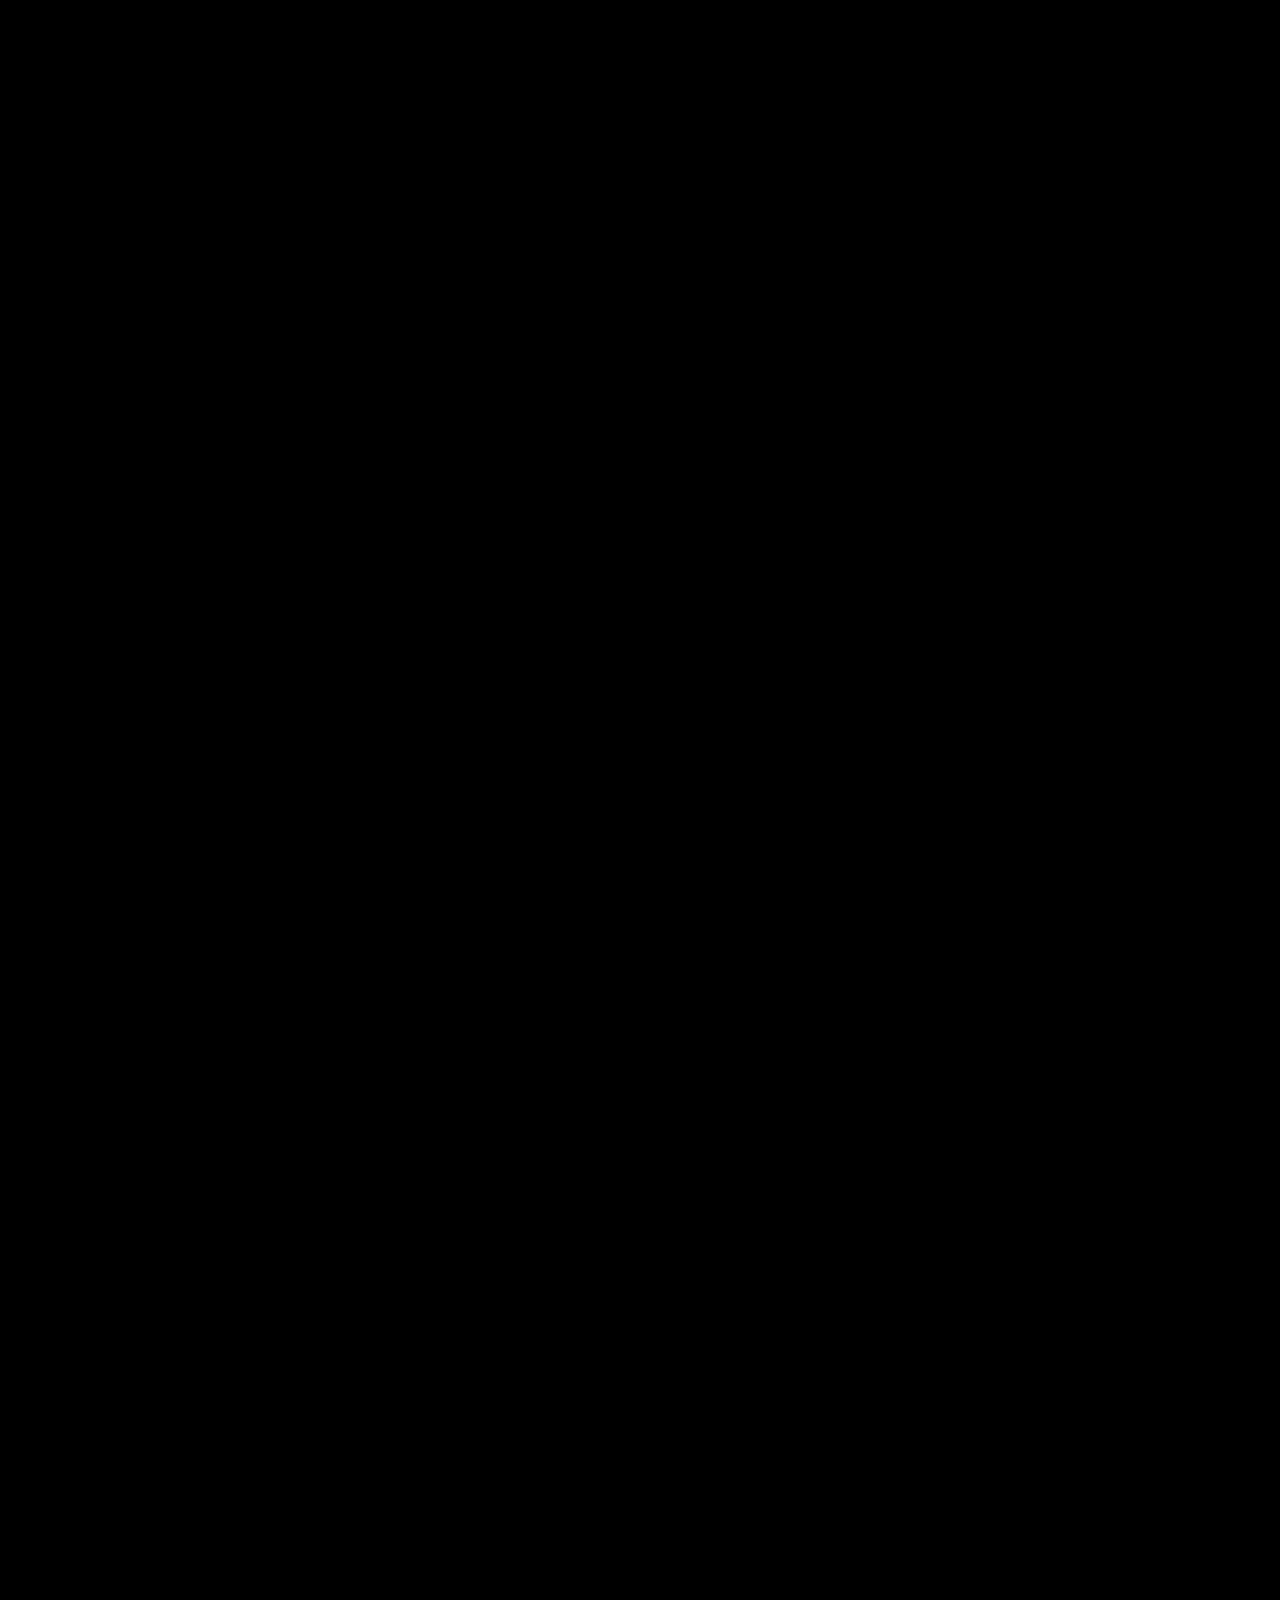
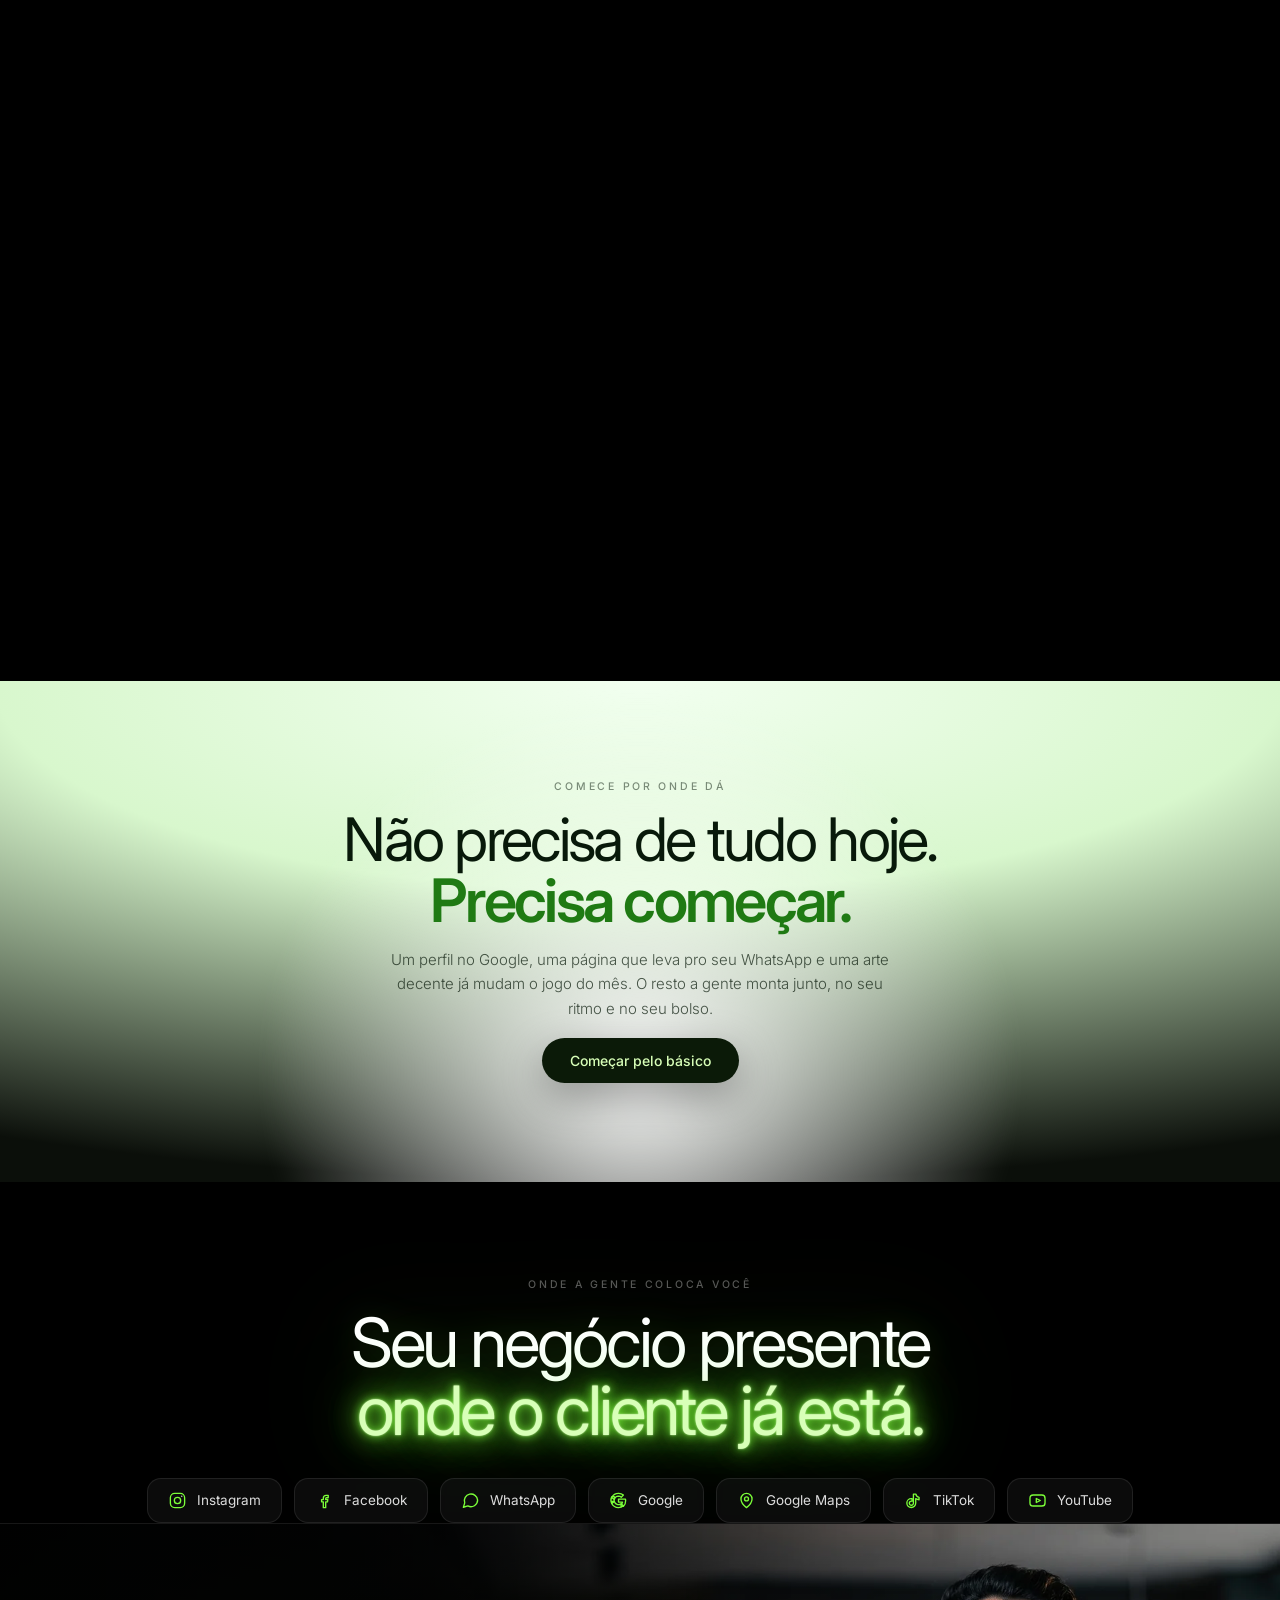
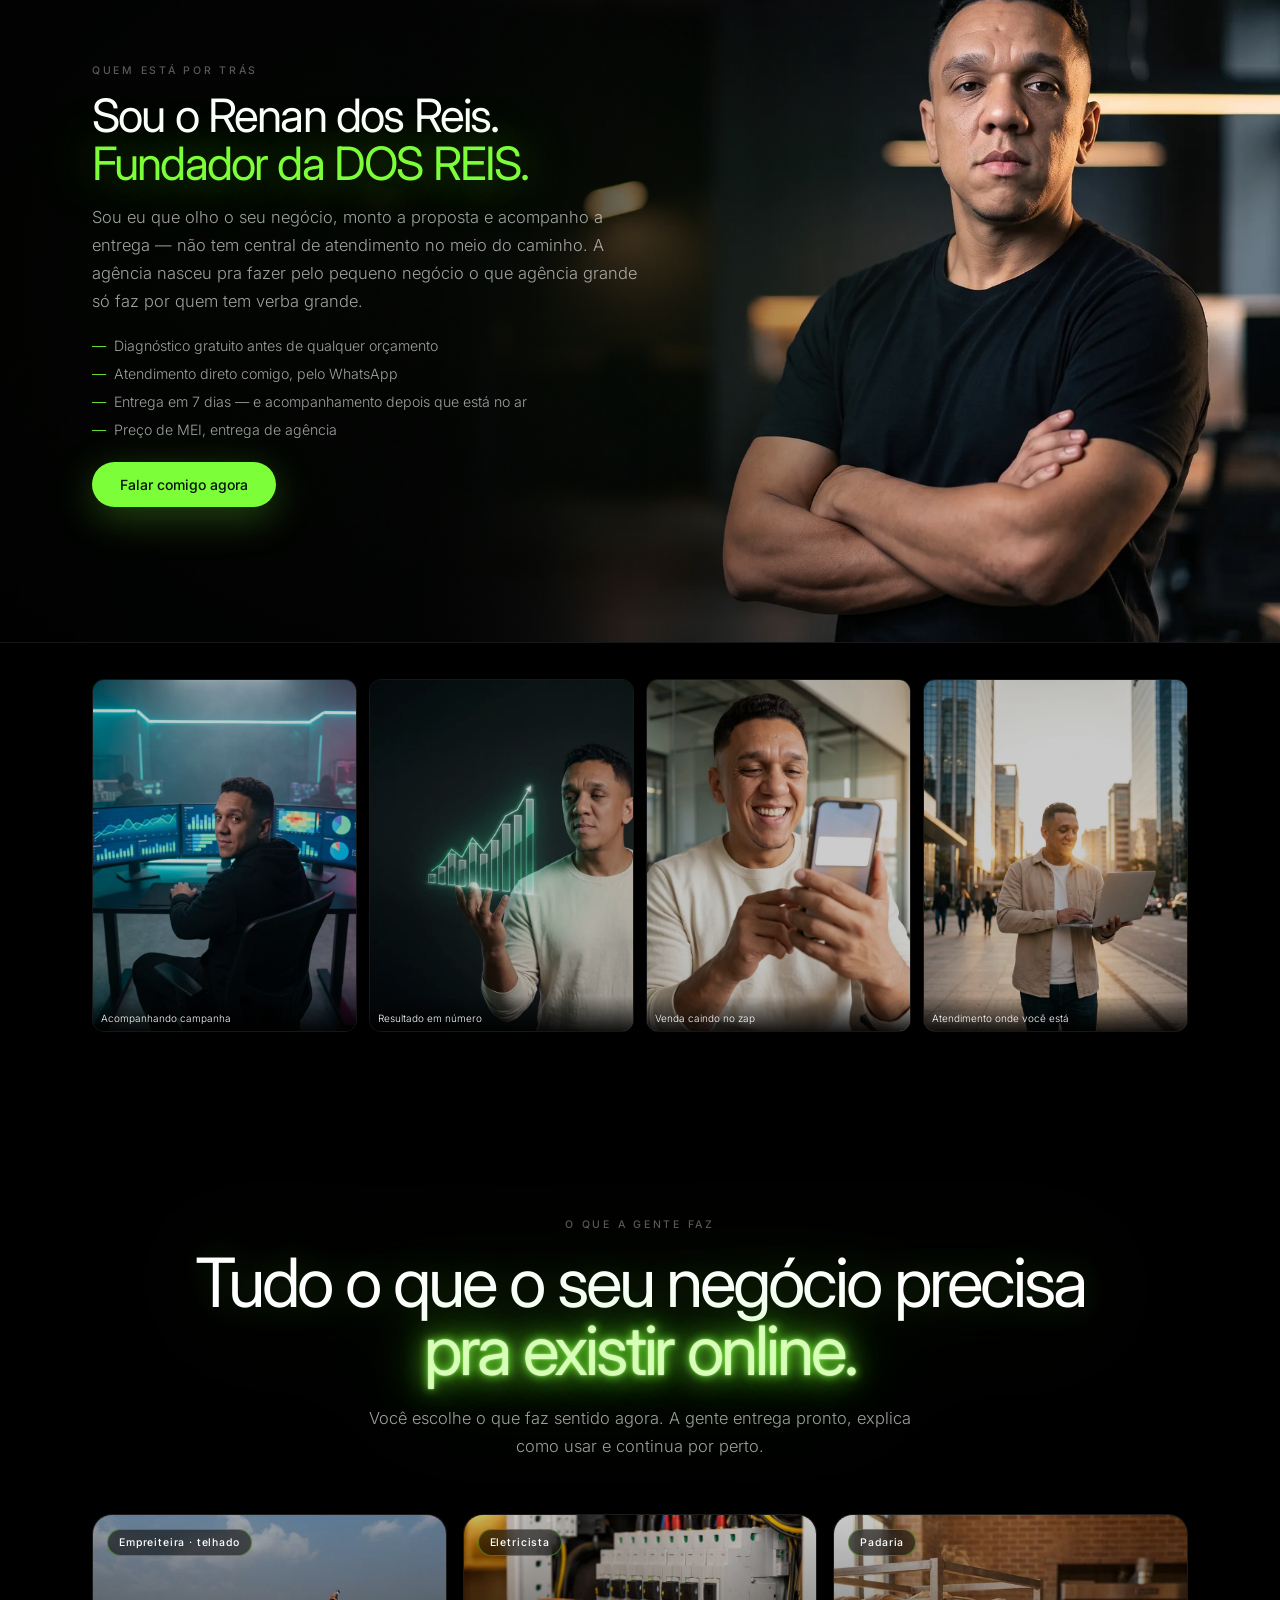
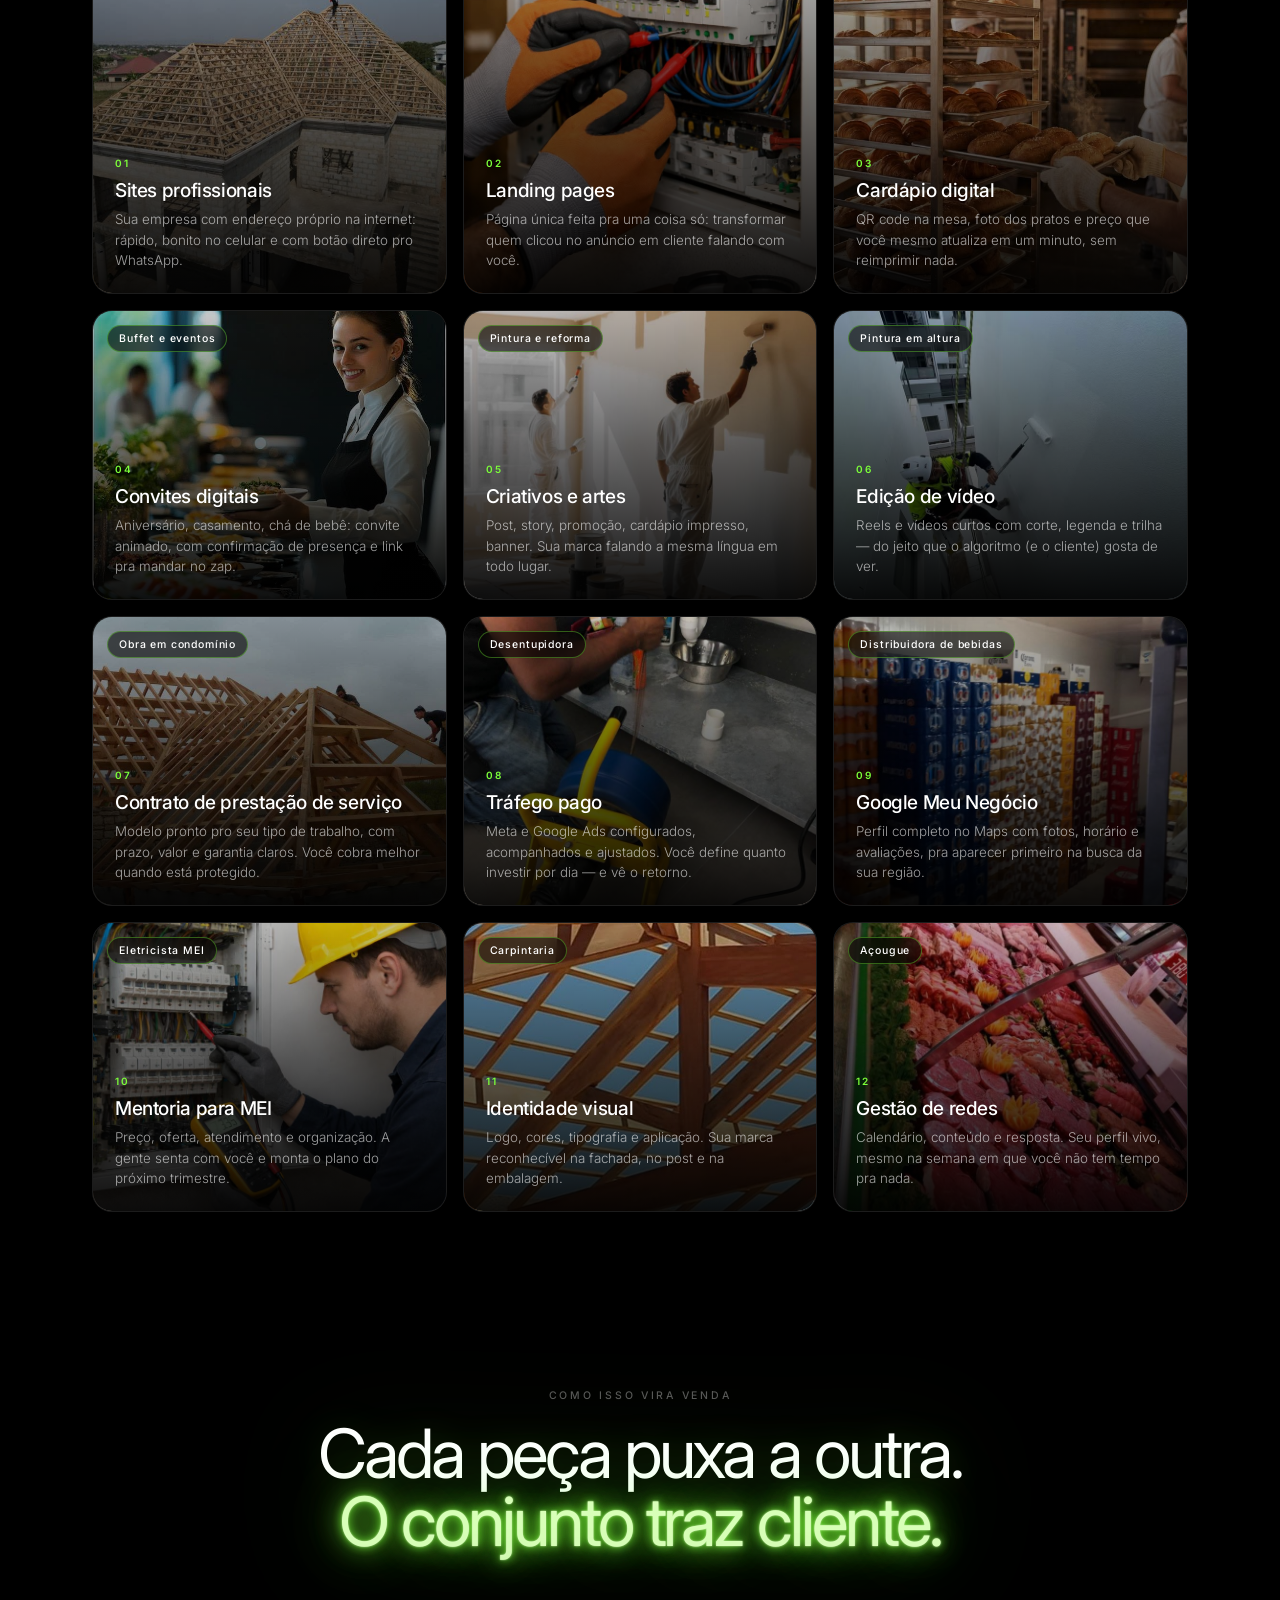
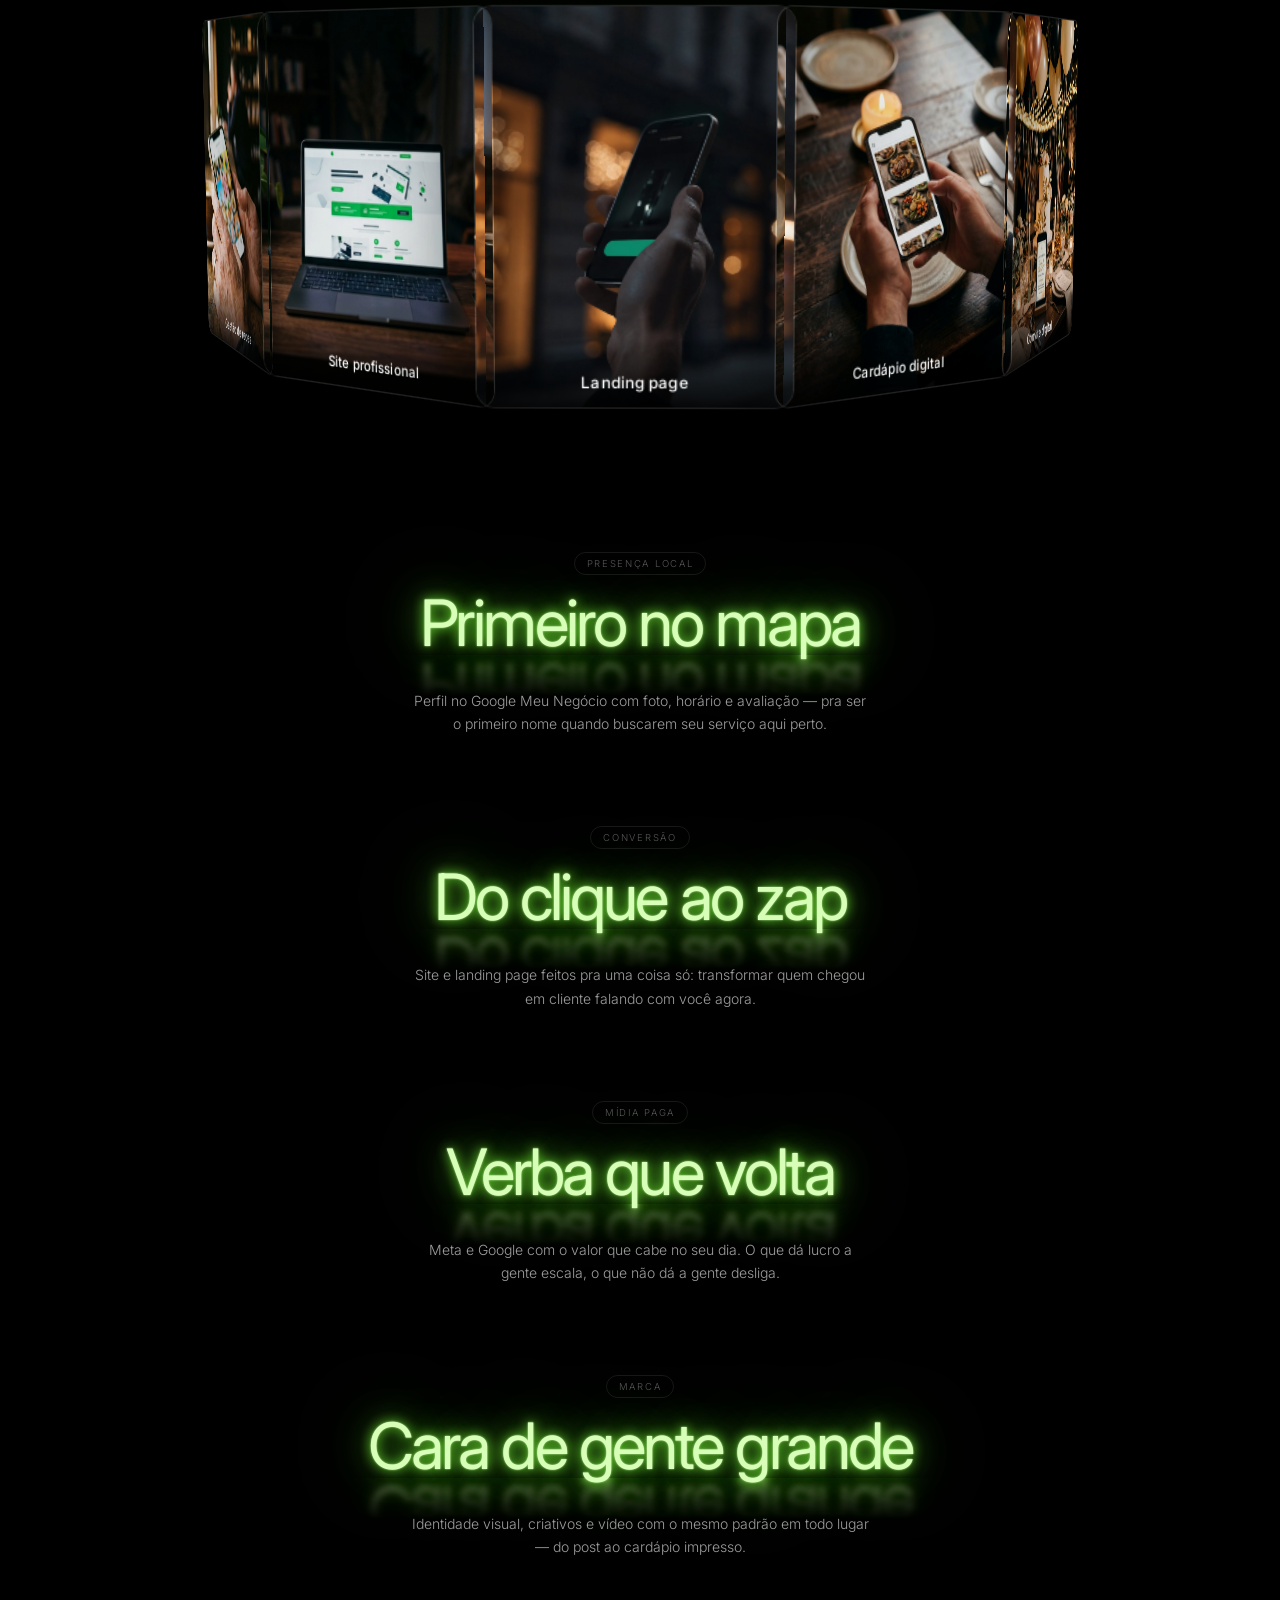
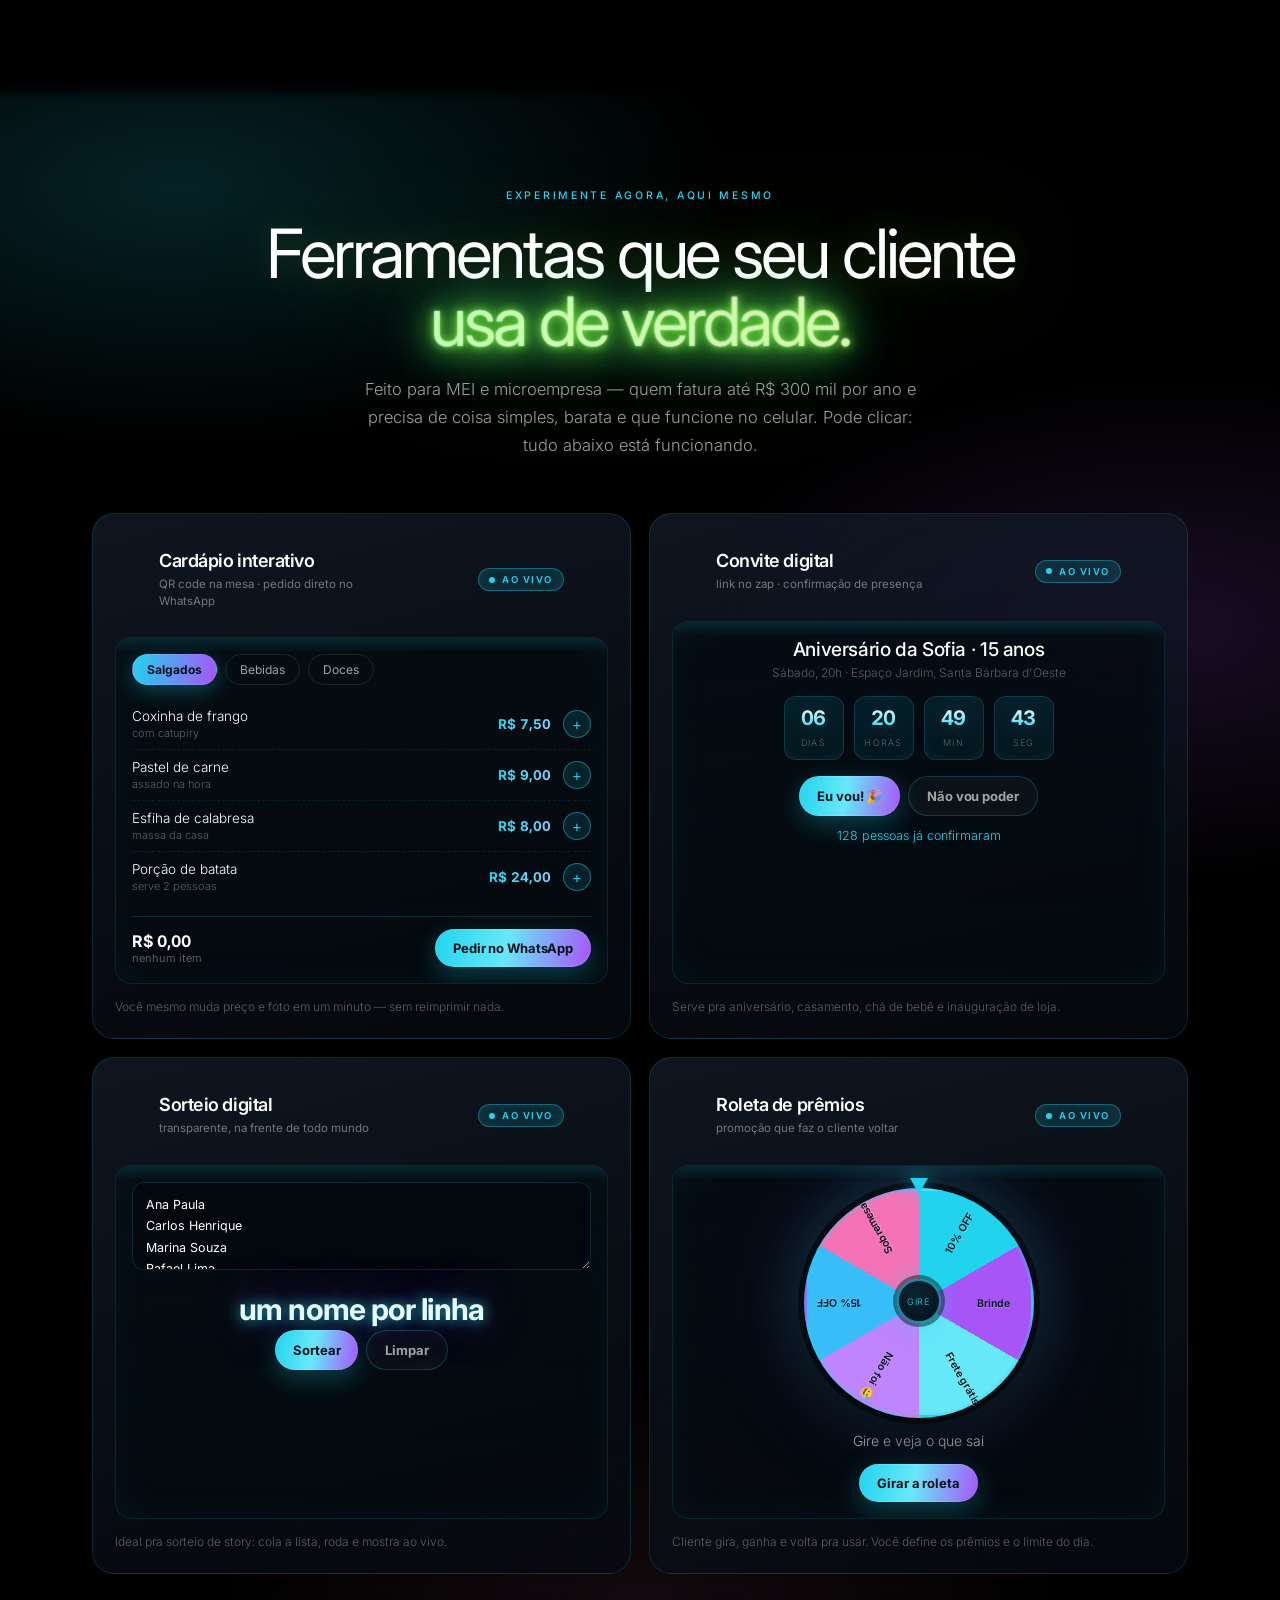
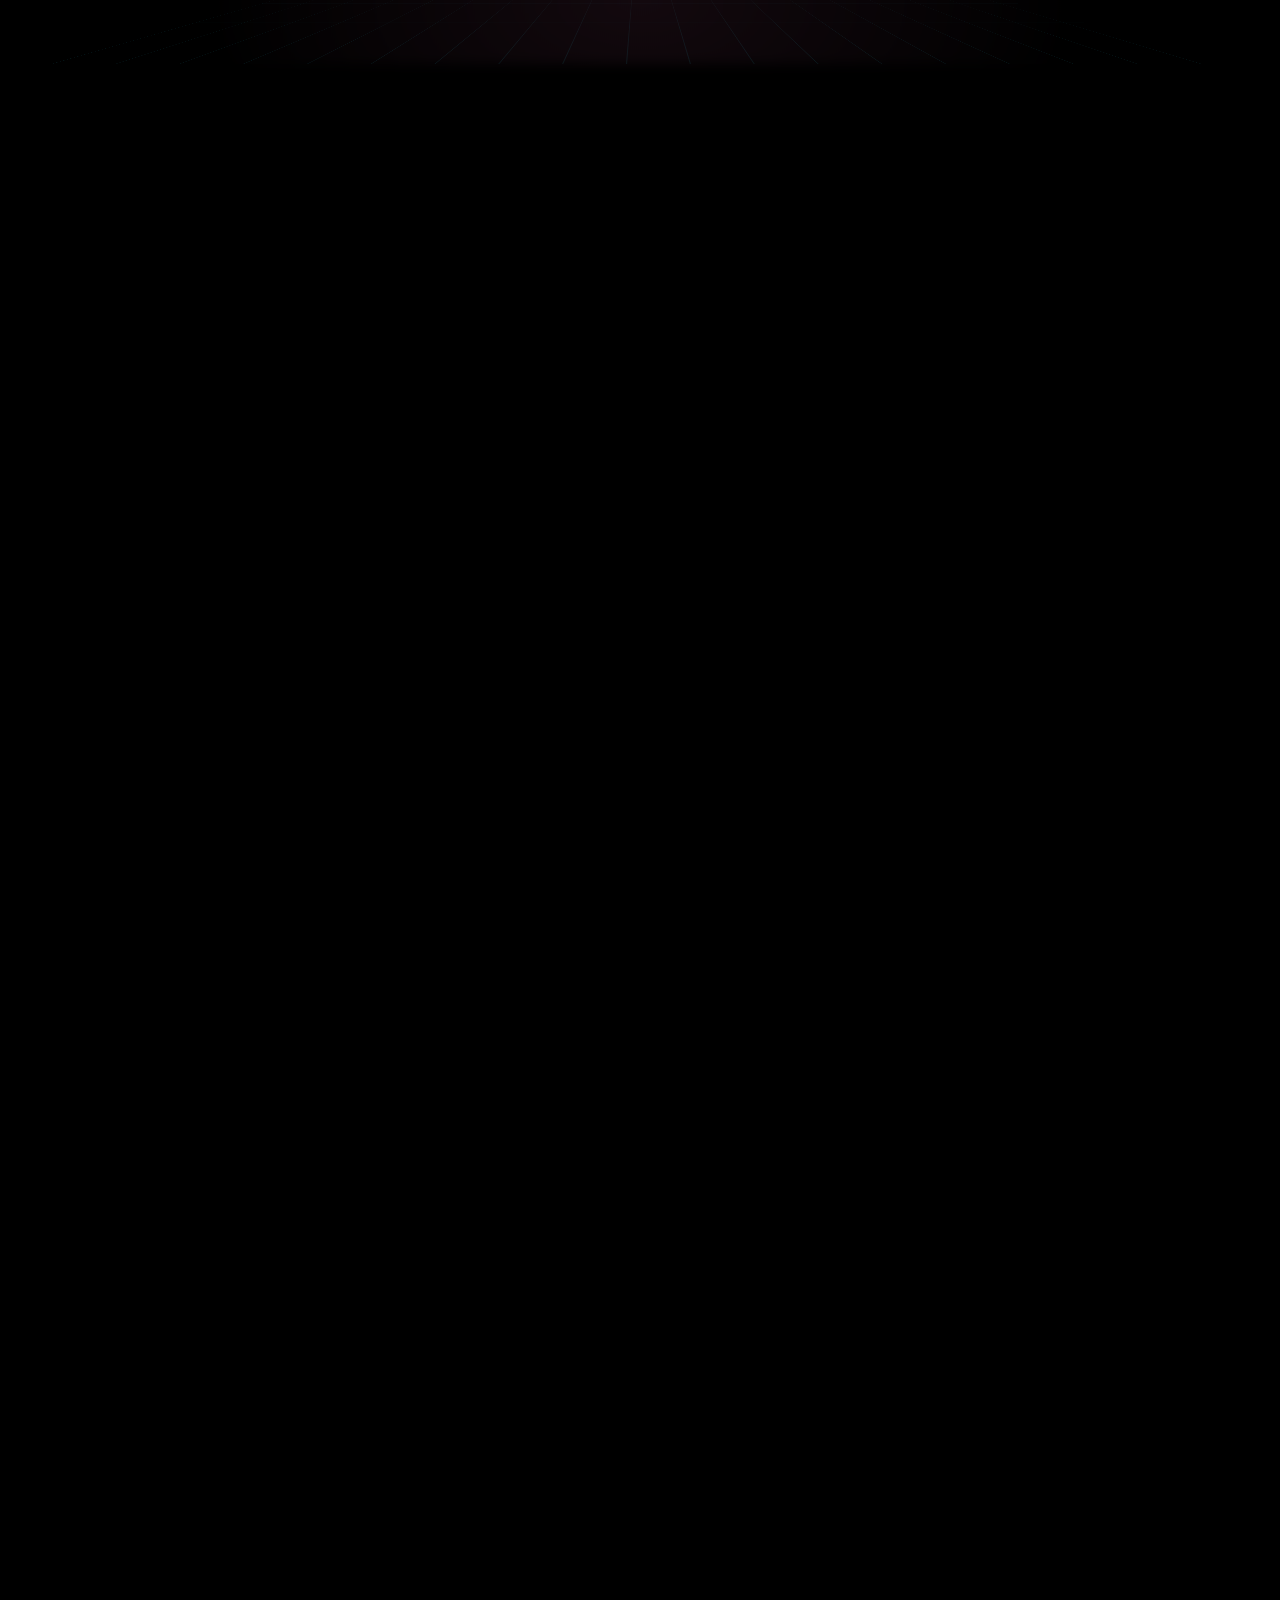
==== commit 48b1a6ca: "Marionete: agente de IA conduzido por fios na secao Sistemas Fios dourados saindo do cursor/dedo pux" ====
--- a/index.html
+++ b/index.html
@@ -766,6 +766,43 @@
   .rv{opacity:0;transform:translateY(30px);transition:opacity .9s var(--ease),transform .9s var(--ease)}
   .rv.in{opacity:1;transform:none}
   @media(prefers-reduced-motion:reduce){*{animation:none!important;transition-duration:.01ms!important}.rv,.word{opacity:1;transform:none}}
+  /* ===== MARIONETE (agentes) ===== */
+  .pup-head{text-align:center;max-width:680px;margin:clamp(70px,10vh,120px) auto 30px}
+  .pup-head .body{margin-top:14px}
+  .pup-title{font-size:clamp(28px,4.2vw,50px);font-weight:200;line-height:1.08;letter-spacing:-.02em;margin-top:14px}
+  .pup{position:relative;height:clamp(420px,62vh,600px);border:1px solid var(--line);border-radius:26px;overflow:hidden;
+       background:radial-gradient(120% 90% at 30% 40%,#14160f 0%,#070807 55%,#000 100%);touch-action:pan-y;cursor:none;isolation:isolate}
+  .pup::after{content:"";position:absolute;inset:0;pointer-events:none;border-radius:inherit;
+       background:radial-gradient(70% 60% at 50% 50%,transparent 55%,rgba(0,0,0,.7));z-index:3}
+  .pup-cv{position:absolute;inset:0;width:100%;height:100%;display:block;z-index:1}
+  .pup-hud{position:absolute;z-index:4;left:0;top:0;transform:translate(-50%,-100%);font:600 10.5px/1.5 ui-monospace,'SFMono-Regular',Consolas,monospace;
+       color:#ff9a3c;letter-spacing:.08em;padding:8px 11px;border:1px solid rgba(255,154,60,.55);border-radius:4px;
+       background:rgba(20,10,4,.55);backdrop-filter:blur(4px);box-shadow:0 0 18px rgba(255,140,40,.18);white-space:nowrap;pointer-events:none}
+  .pup-hud b{color:#ffb36b}.pup-hud span{color:#fff}
+  .pup-hud em{font-style:normal;color:var(--green);text-shadow:0 0 10px var(--glow)}
+  .pup-hud.busy em{color:#ffcf7a;text-shadow:0 0 10px rgba(255,170,60,.7)}
+  .pup-bar{height:3px;margin-top:6px;background:rgba(255,154,60,.18);border-radius:2px;overflow:hidden}
+  .pup-bar i{display:block;height:100%;width:8%;background:linear-gradient(90deg,#ff9a3c,#ffd28a);transition:width .25s}
+  .pup-term{position:absolute;z-index:4;right:clamp(12px,3vw,34px);top:clamp(14px,4vh,34px);width:min(400px,44%);
+       font:400 11.5px/1.6 ui-monospace,'SFMono-Regular',Consolas,monospace;color:#e9efe6;padding:12px 14px;
+       border:1px solid rgba(255,255,255,.55);border-radius:3px;background:rgba(6,8,6,.72);backdrop-filter:blur(6px);pointer-events:none}
+  .pup-term-top{color:#ff9a3c}.pup-term-top b{color:#fff;font-weight:600;float:right}
+  .pup-term-sub{display:flex;justify-content:space-between;color:#cfd6cb}
+  .pup-term-st{color:#fff;border-bottom:1px solid rgba(255,255,255,.25);padding-bottom:6px;margin-bottom:6px}
+  .pup-term-wait{color:var(--green)}
+  .pup-log{height:13.5em;overflow:hidden;display:flex;flex-direction:column;justify-content:flex-end}
+  .pup-log div{flex-shrink:0;white-space:nowrap;overflow:hidden;text-overflow:ellipsis;animation:pupIn .35s var(--ease)}
+  .pup-log .i{color:#ff9a3c}.pup-log .d{color:var(--green)}.pup-log .r{color:#cfd6cb}
+  @keyframes pupIn{from{opacity:0;transform:translateY(6px)}}
+  .pup-tip{position:absolute;z-index:4;left:50%;bottom:16px;transform:translateX(-50%);font-size:10.5px;letter-spacing:.24em;
+       text-transform:uppercase;color:var(--fg3);transition:opacity .6s;pointer-events:none}
+  .pup.on .pup-tip{opacity:0}
+  .pt-m{display:none}@media(hover:none){.pt-d{display:none}.pt-m{display:inline}}
+  @media(max-width:760px){
+    .pup{height:620px;cursor:auto}
+    .pup-term{left:12px;right:12px;width:auto;top:auto;bottom:44px;font-size:10.5px}
+    .pup-log{height:8em}
+  }
 </style>
 </head>
 <body>
@@ -1224,6 +1261,28 @@
     <article class="sist rv"><span class="sig">LI</span><span class="tg">Frete e entrega sob controle</span><h3>Logística Inteligente</h3><p>Cotação de frete, ordem de coleta, frota própria, rastreio por GPS e torre de controle das entregas.</p><ul><li>Transportadora</li><li>Distribuidora de bebidas</li><li>Quem entrega todo dia</li></ul>
       <a class="btn line" href="https://wa.me/5519988013439?text=Quero%20ver%20a%20Log%C3%ADstica%20Inteligente." target="_blank" rel="noopener">Quero uma demonstração</a></article>
   </div>
+
+  <!-- ===== MARIONETE: agentes de IA trabalhando dentro do sistema ===== -->
+  <div class="pup-head rv">
+    <span class="kicker">IA dentro do sistema</span>
+    <h3 class="pup-title">Você dá o comando.<br><span class="gl">Os agentes fazem o trabalho.</span></h3>
+    <p class="body">Estoque, nota, cobrança e atendimento rodando sozinhos enquanto você cuida do que importa. Mexa o mouse — ou o dedo — e conduza o agente.</p>
+  </div>
+  <div class="pup rv" id="pup" aria-label="Animação: agente de IA conduzido por fios, trabalhando nas tarefas do ERP">
+    <canvas class="pup-cv"></canvas>
+    <div class="pup-hud" aria-hidden="true">
+      <div class="pup-hud-l"><b>AGENTE</b> · <span>JÚLIA-01</span></div>
+      <div class="pup-hud-l">STATUS: <em class="pup-st">OCIOSA</em></div>
+      <div class="pup-bar"><i></i></div>
+    </div>
+    <div class="pup-term" aria-hidden="true">
+      <div class="pup-term-top"><span>dosreis@erp</span> <b>agente --acompanhar</b></div>
+      <div class="pup-term-sub"><span>[ok] mão rastreada</span> <span>agente JÚLIA-01</span></div>
+      <div class="pup-term-st">[<span class="pup-term-wait">aguardando comando</span>]</div>
+      <div class="pup-log"></div>
+    </div>
+    <span class="pup-tip"><span class="pt-d">mexa o cursor aqui</span><span class="pt-m">arraste o dedo aqui</span></span>
+  </div>
 </div>
 
 <!-- ================= CONVITES EM VÍDEO ================= -->
@@ -1908,5 +1967,6 @@
   });
 })();
 </script>
+<script src="assets/js/marionete.js" defer></script>
 </body>
 </html>
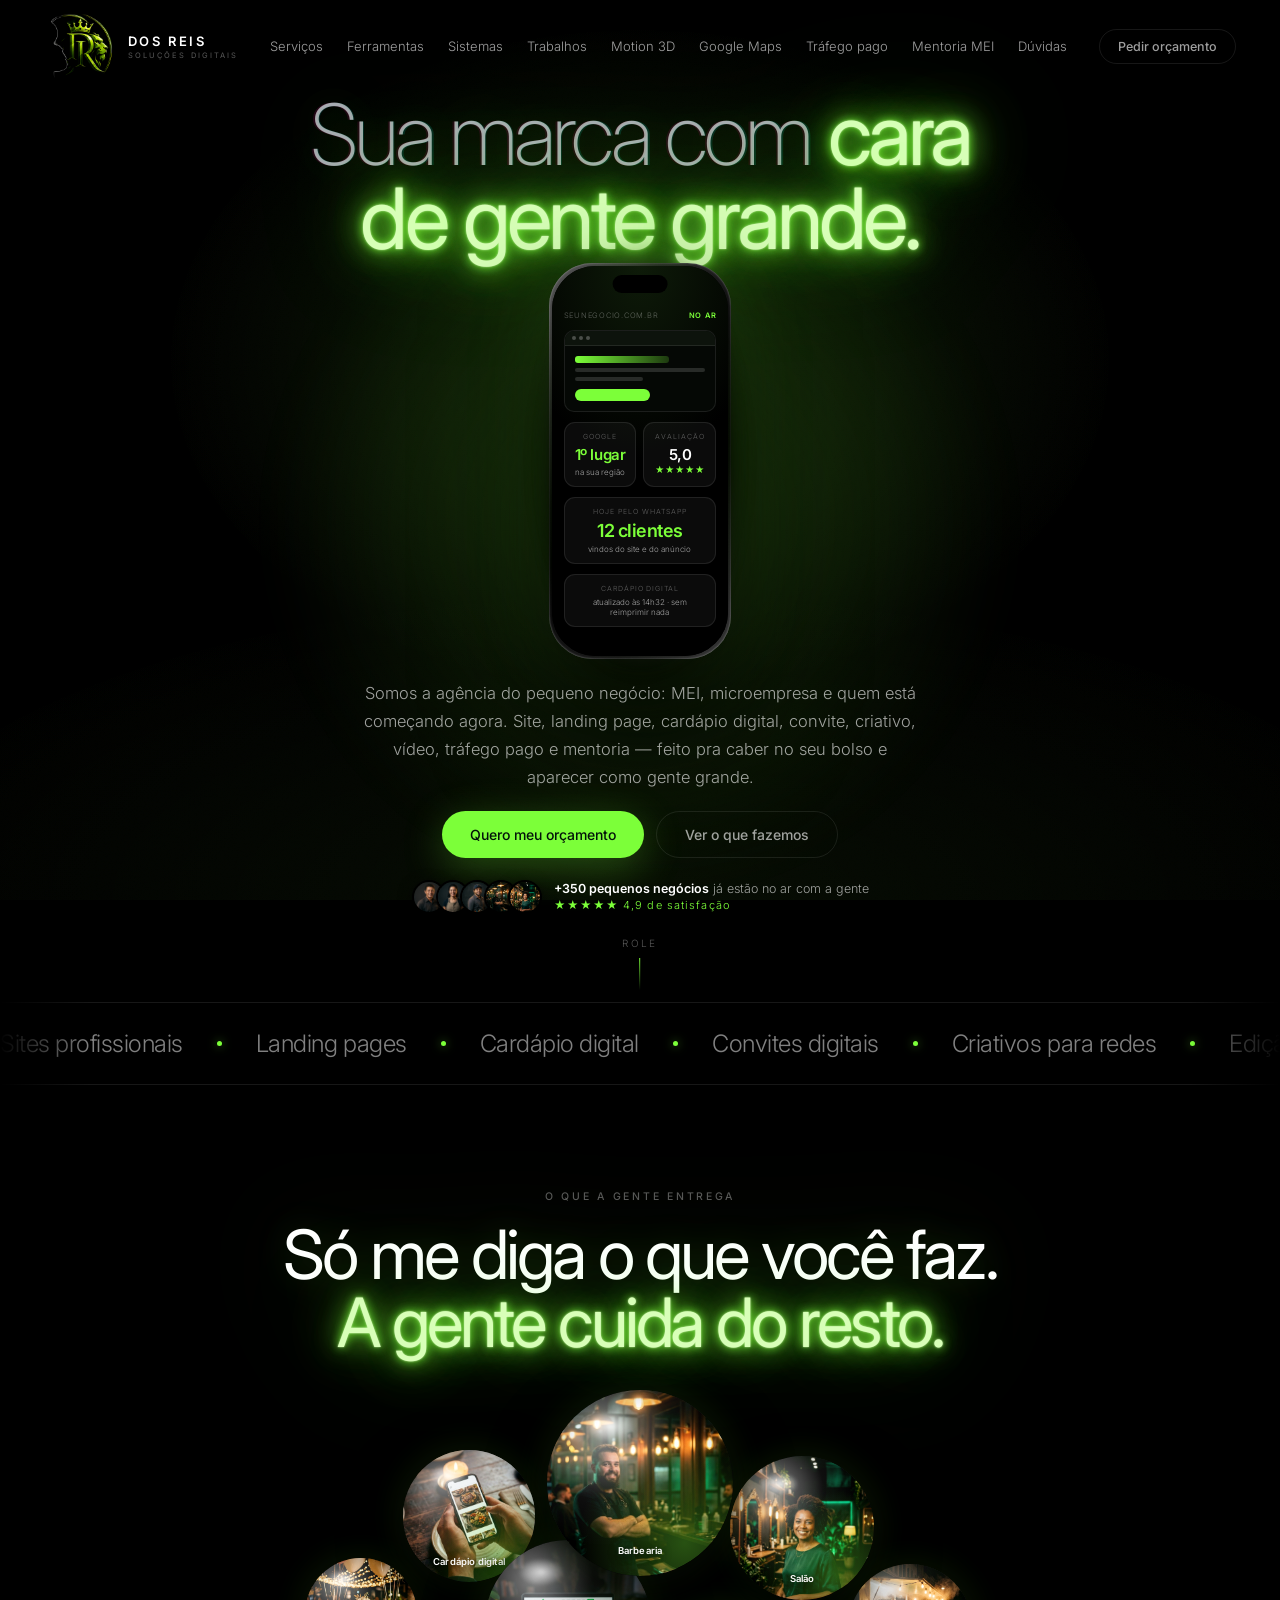
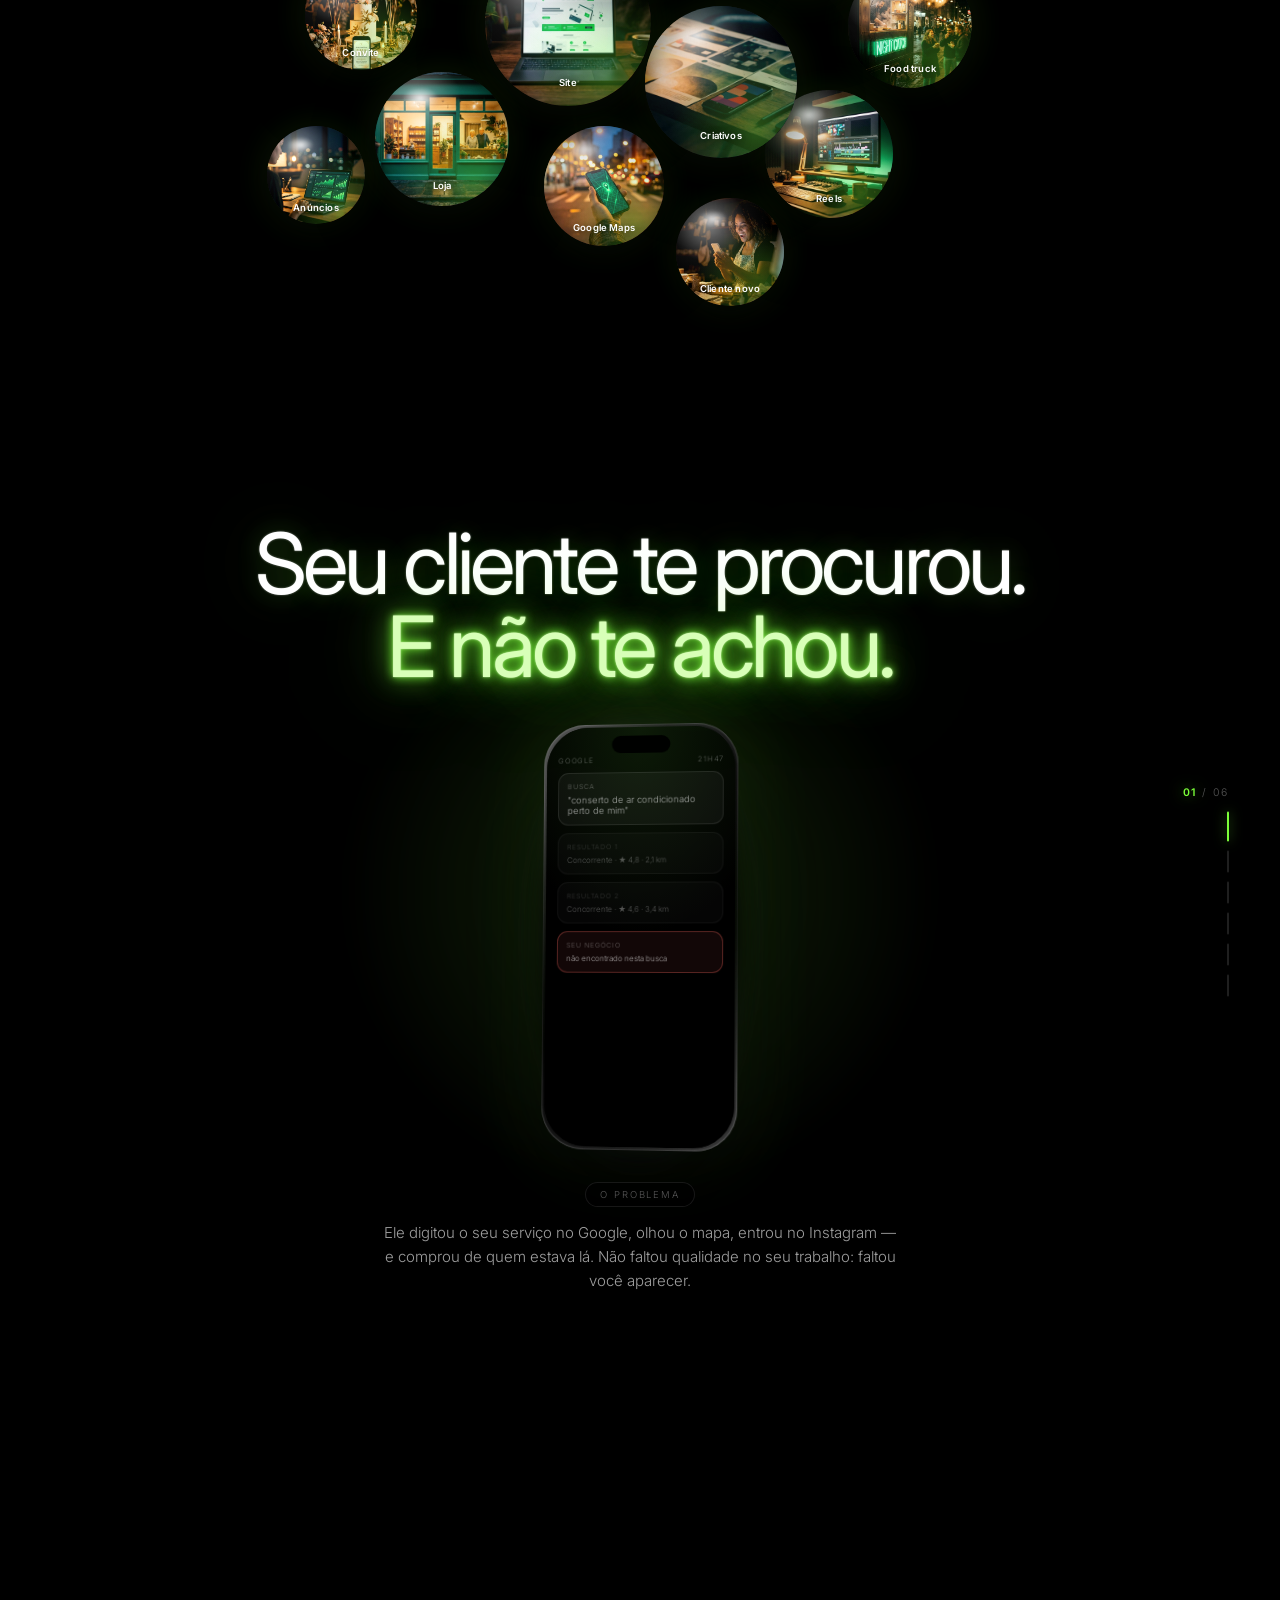
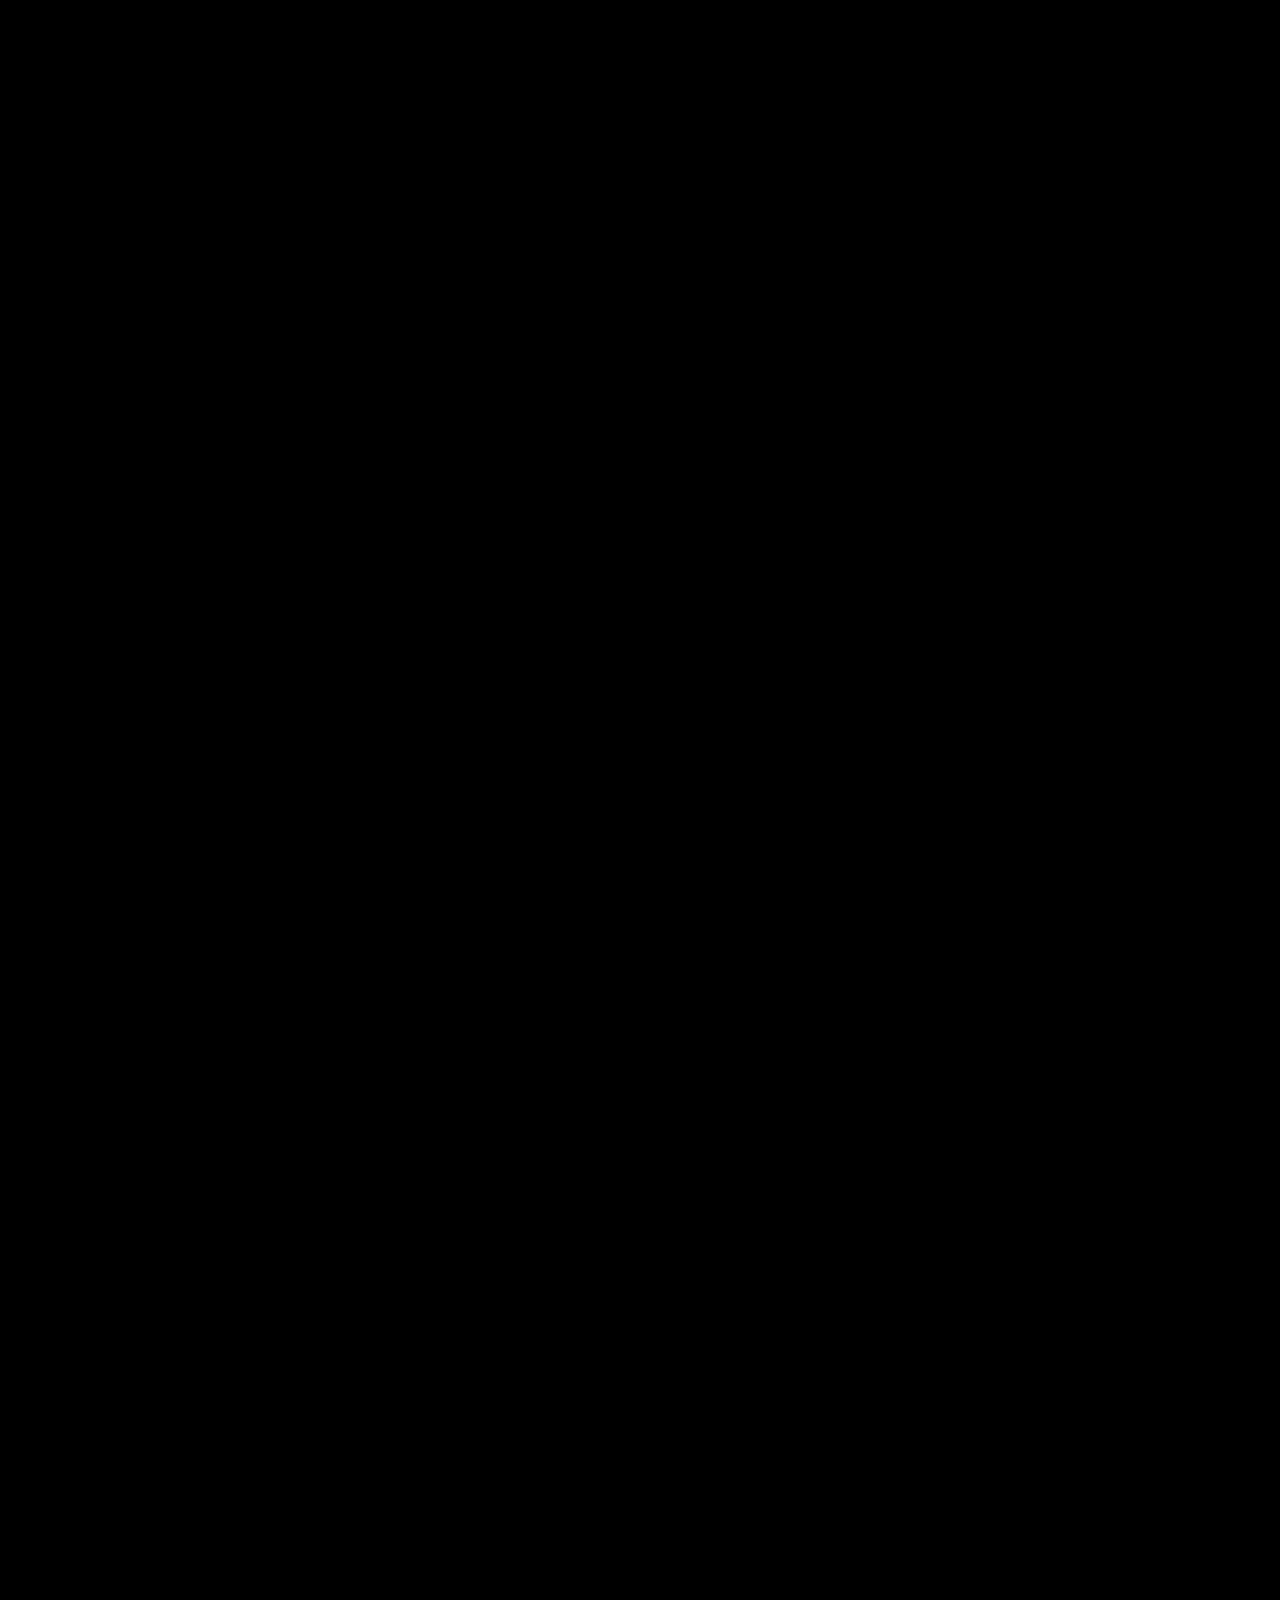
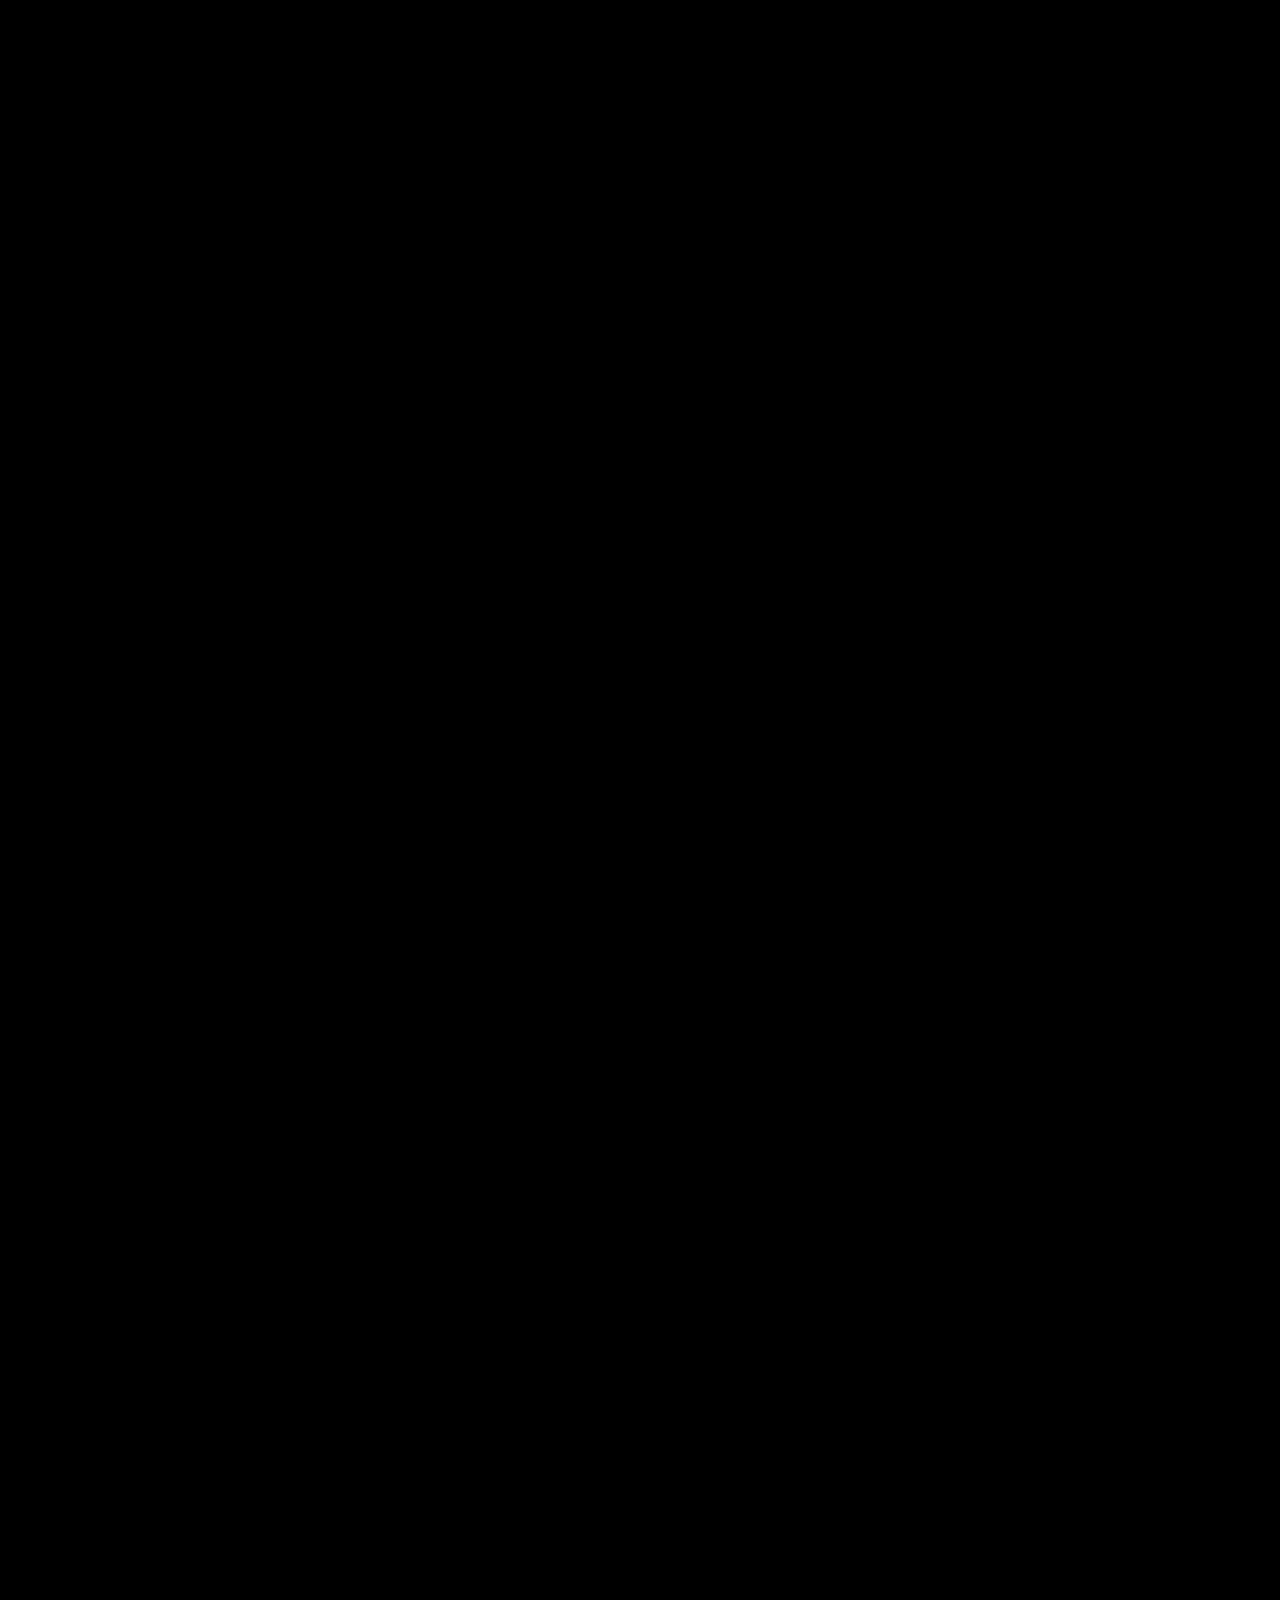
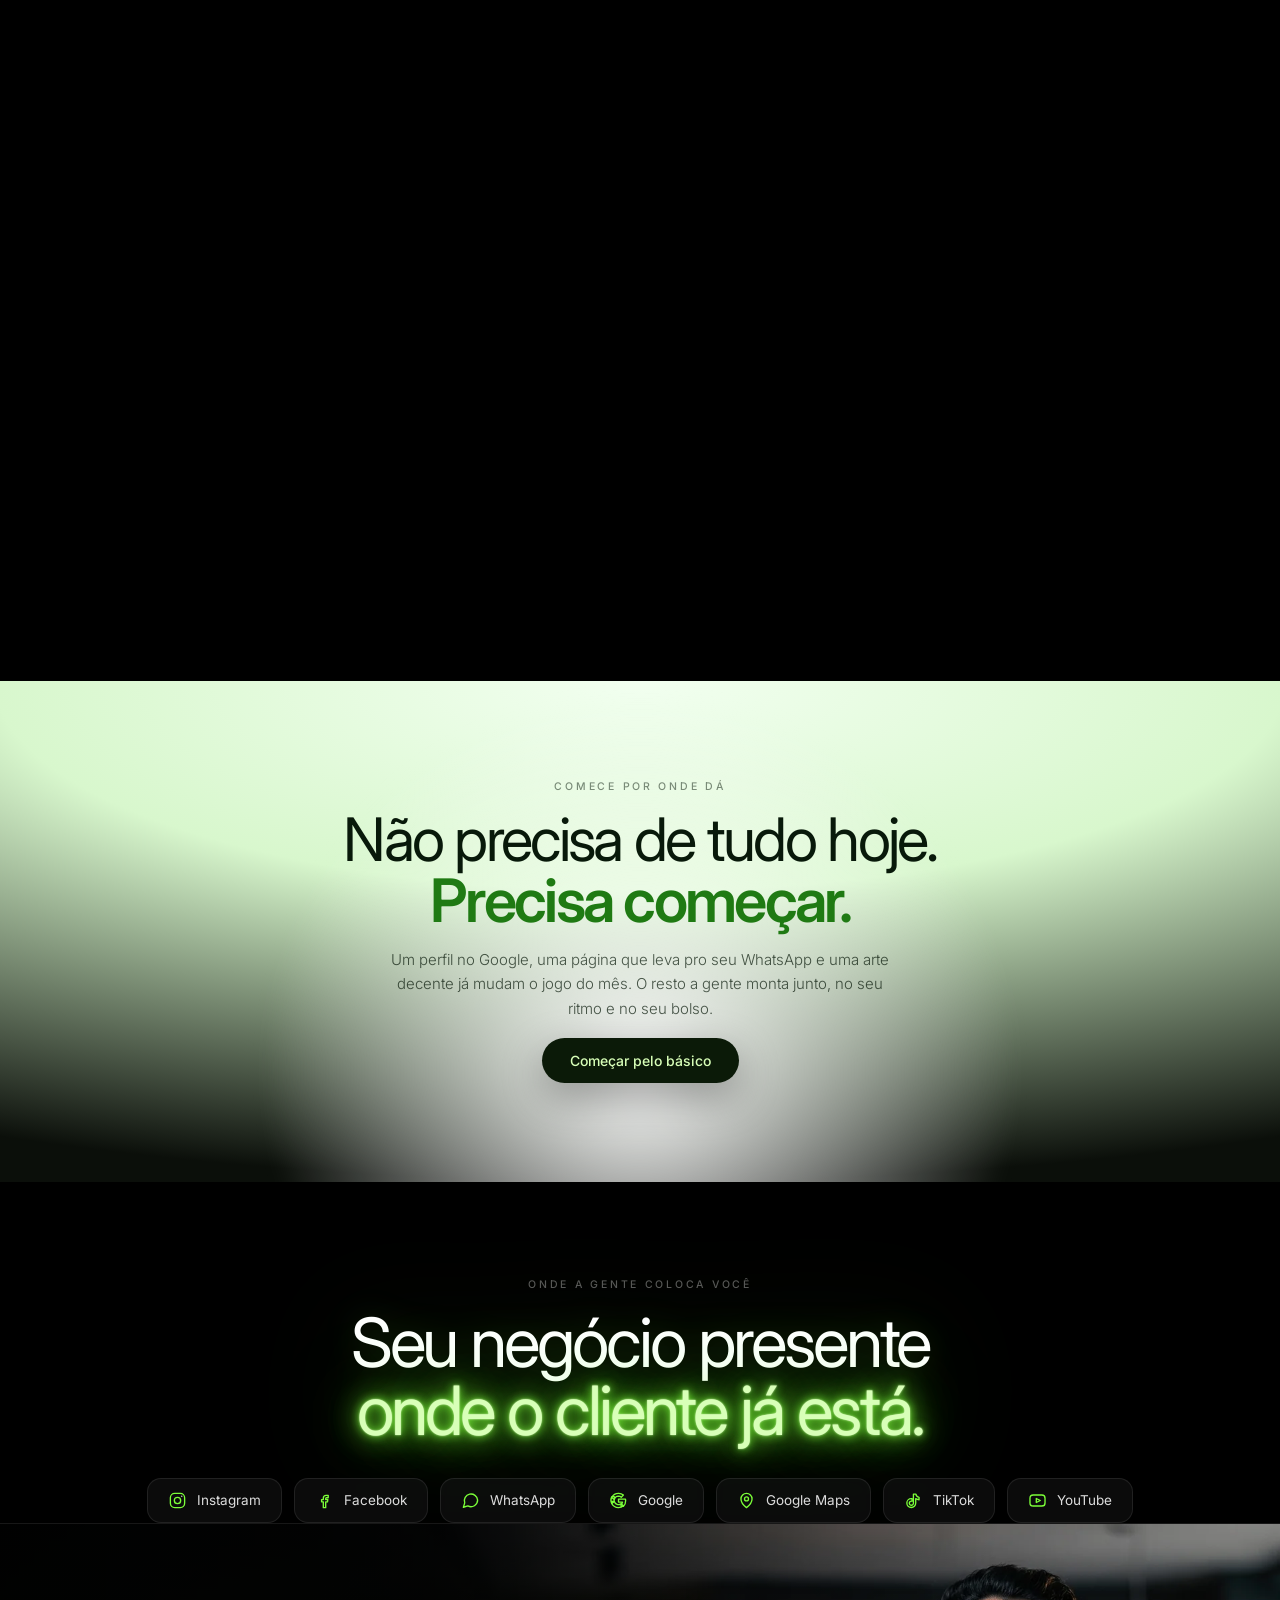
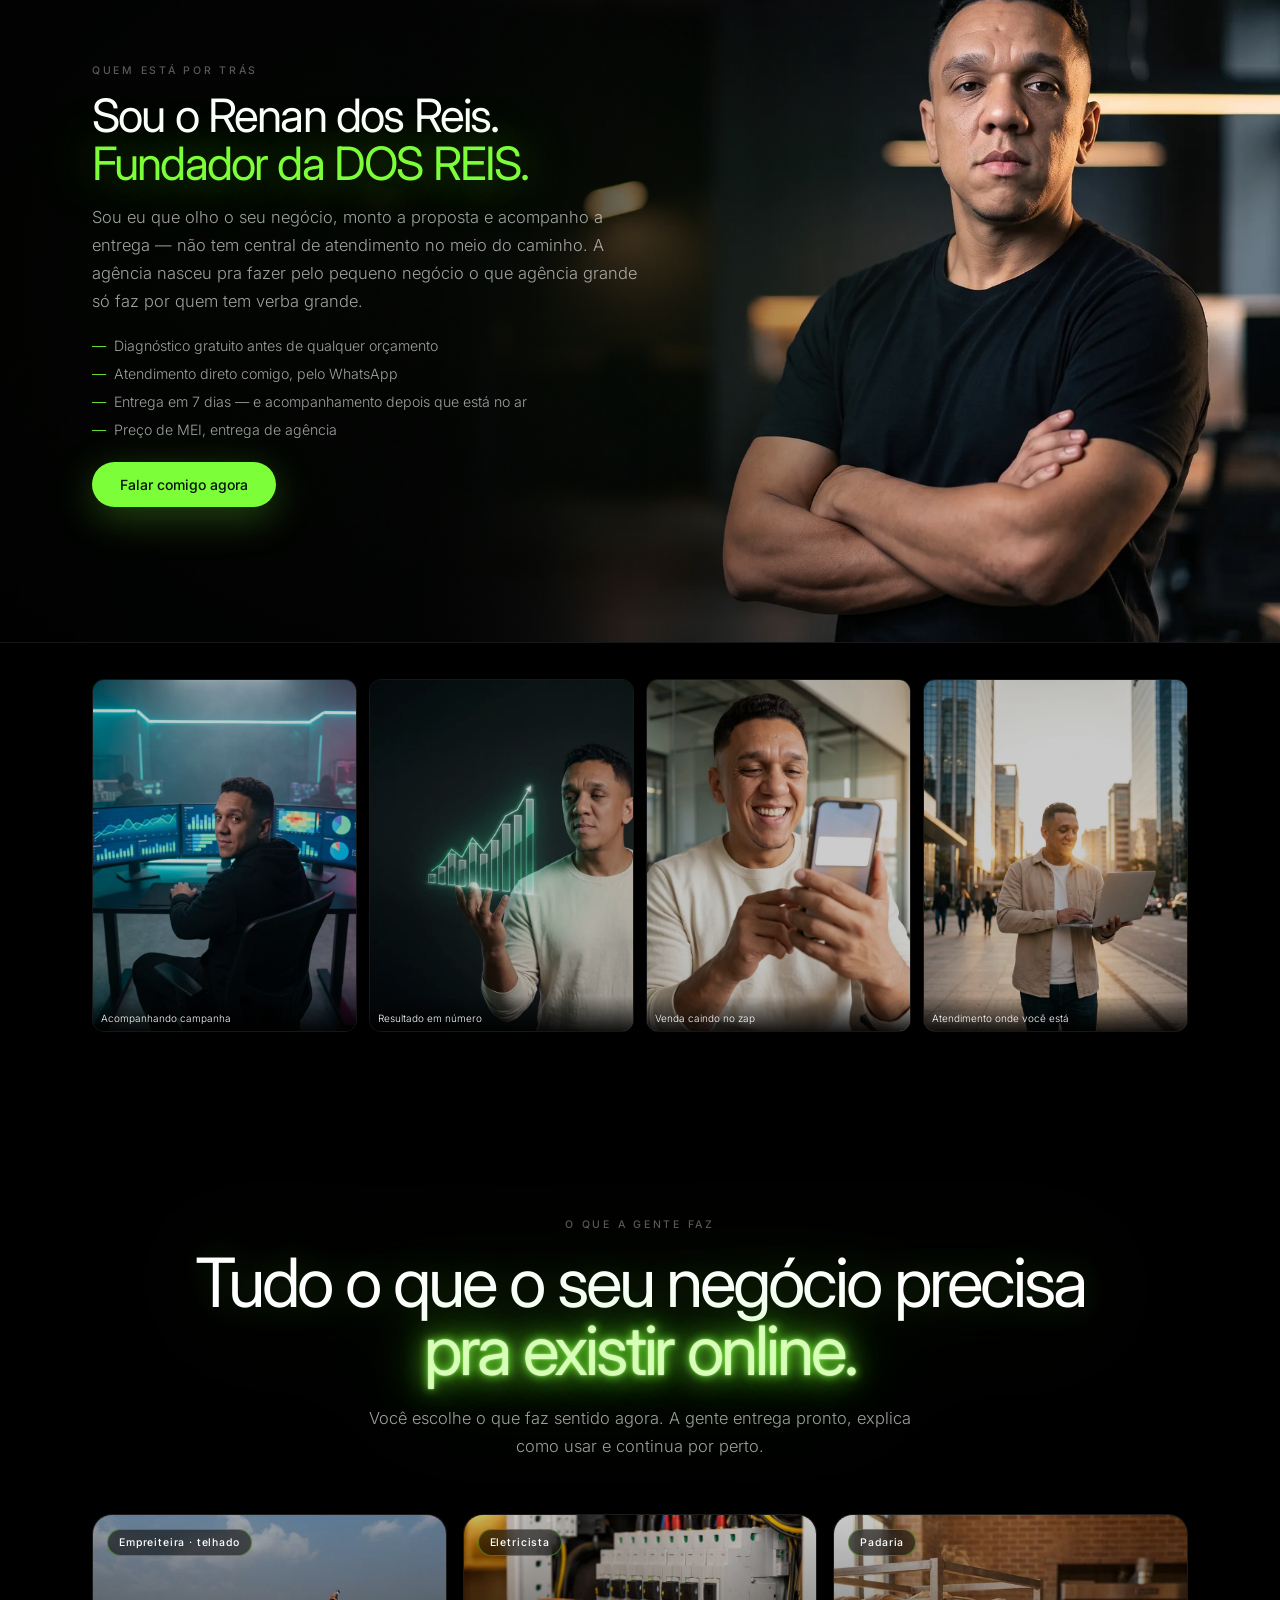
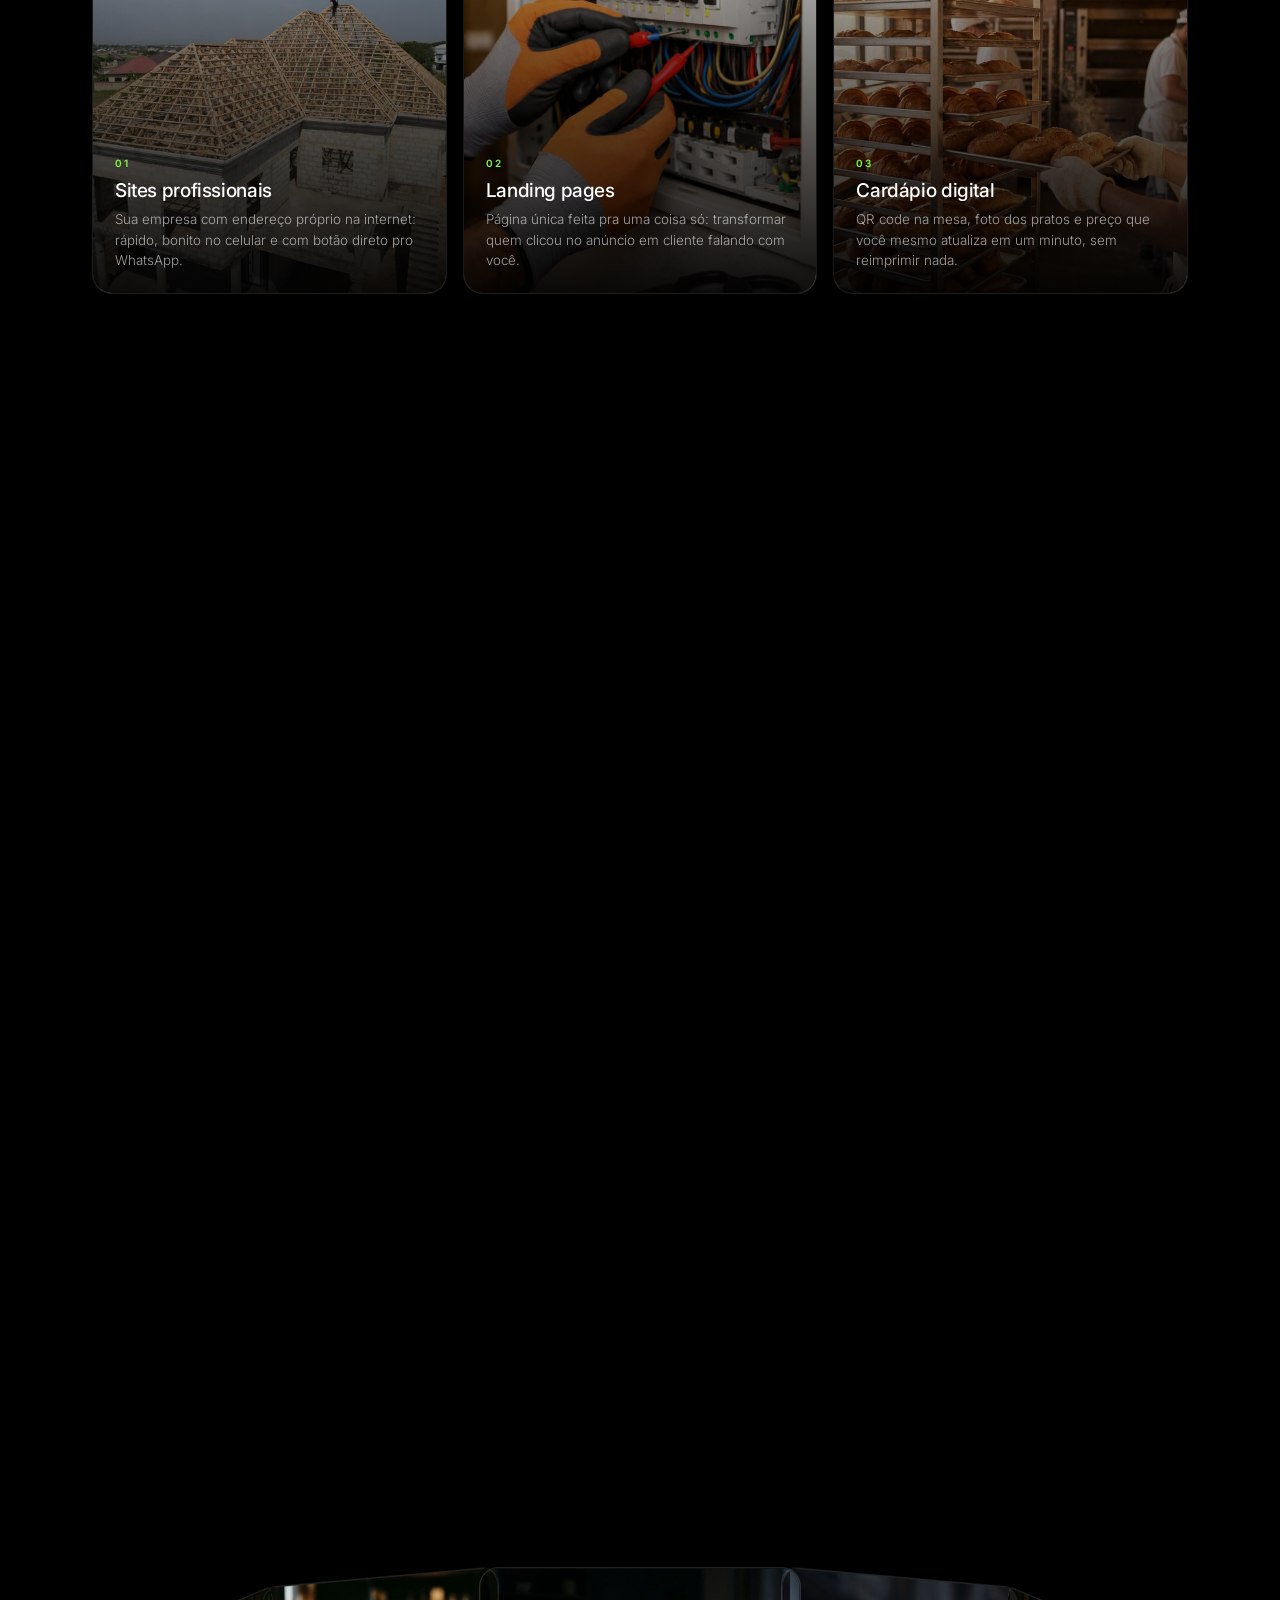
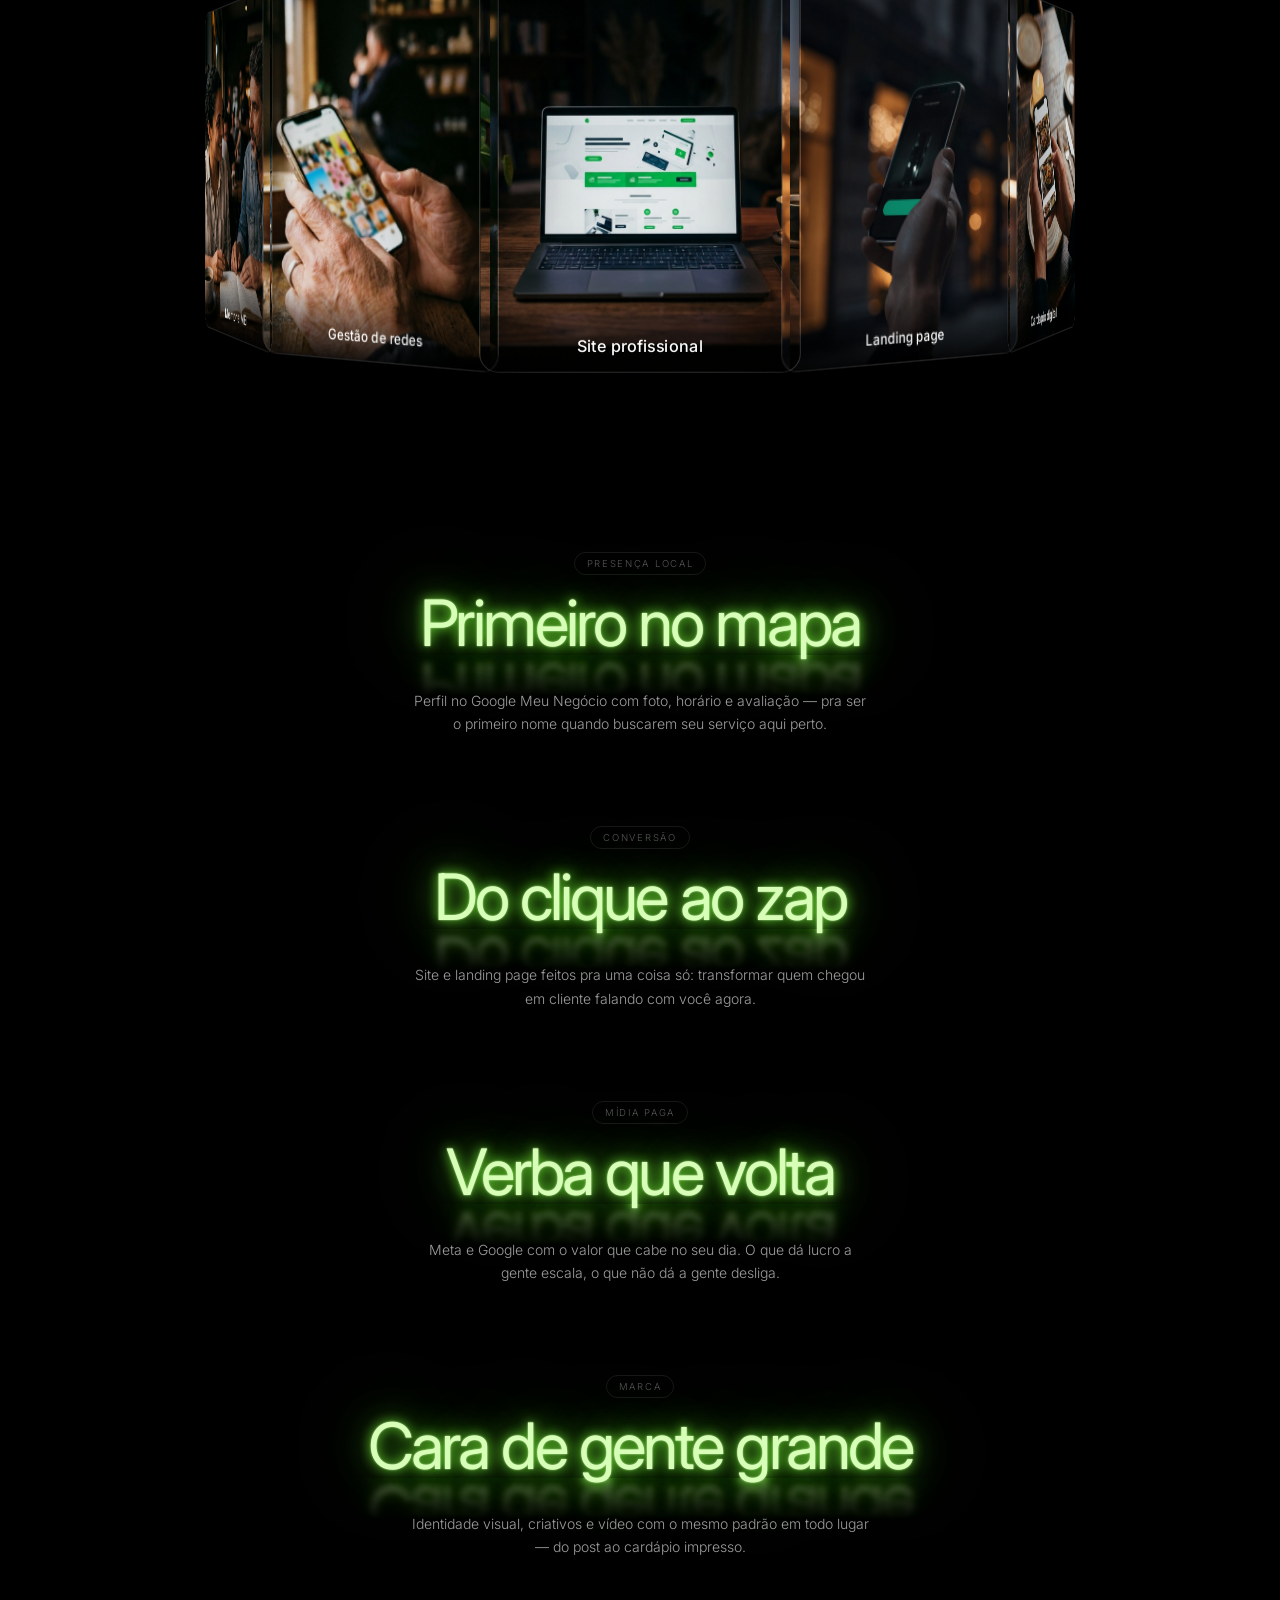
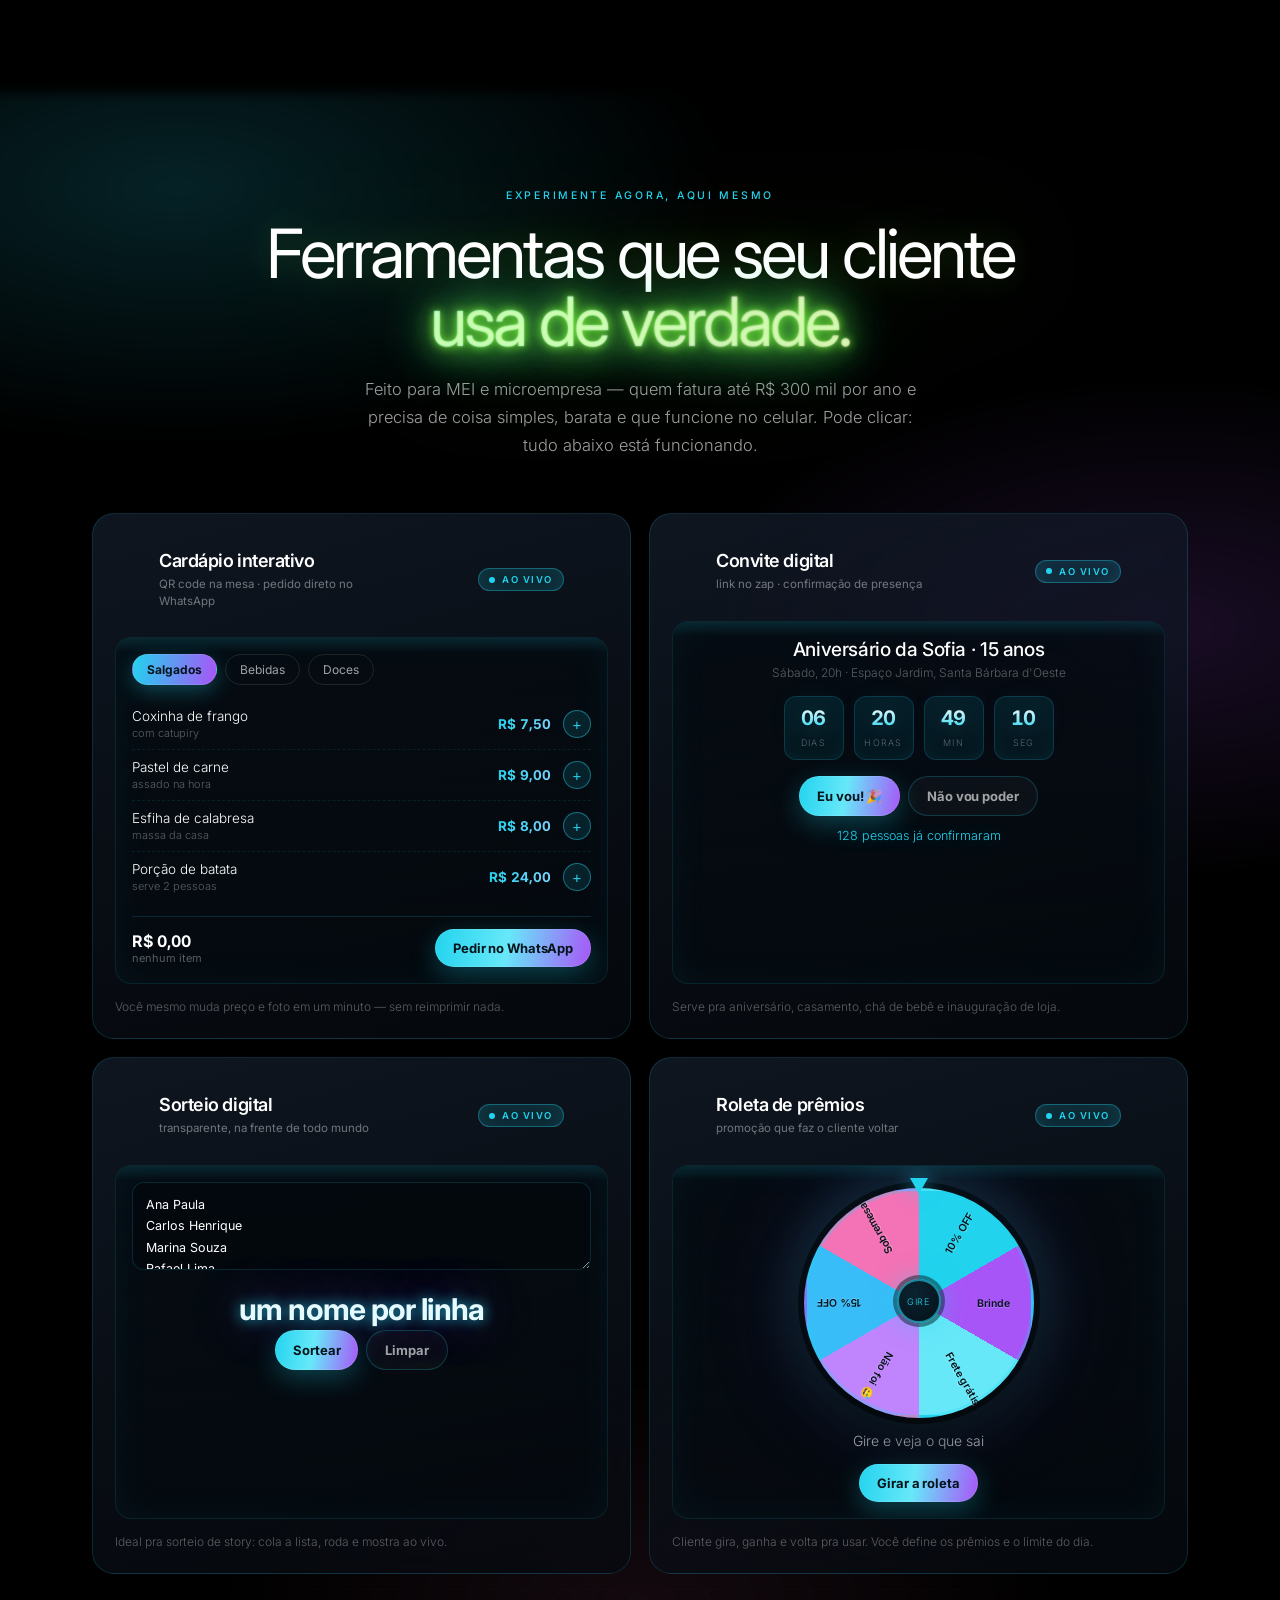
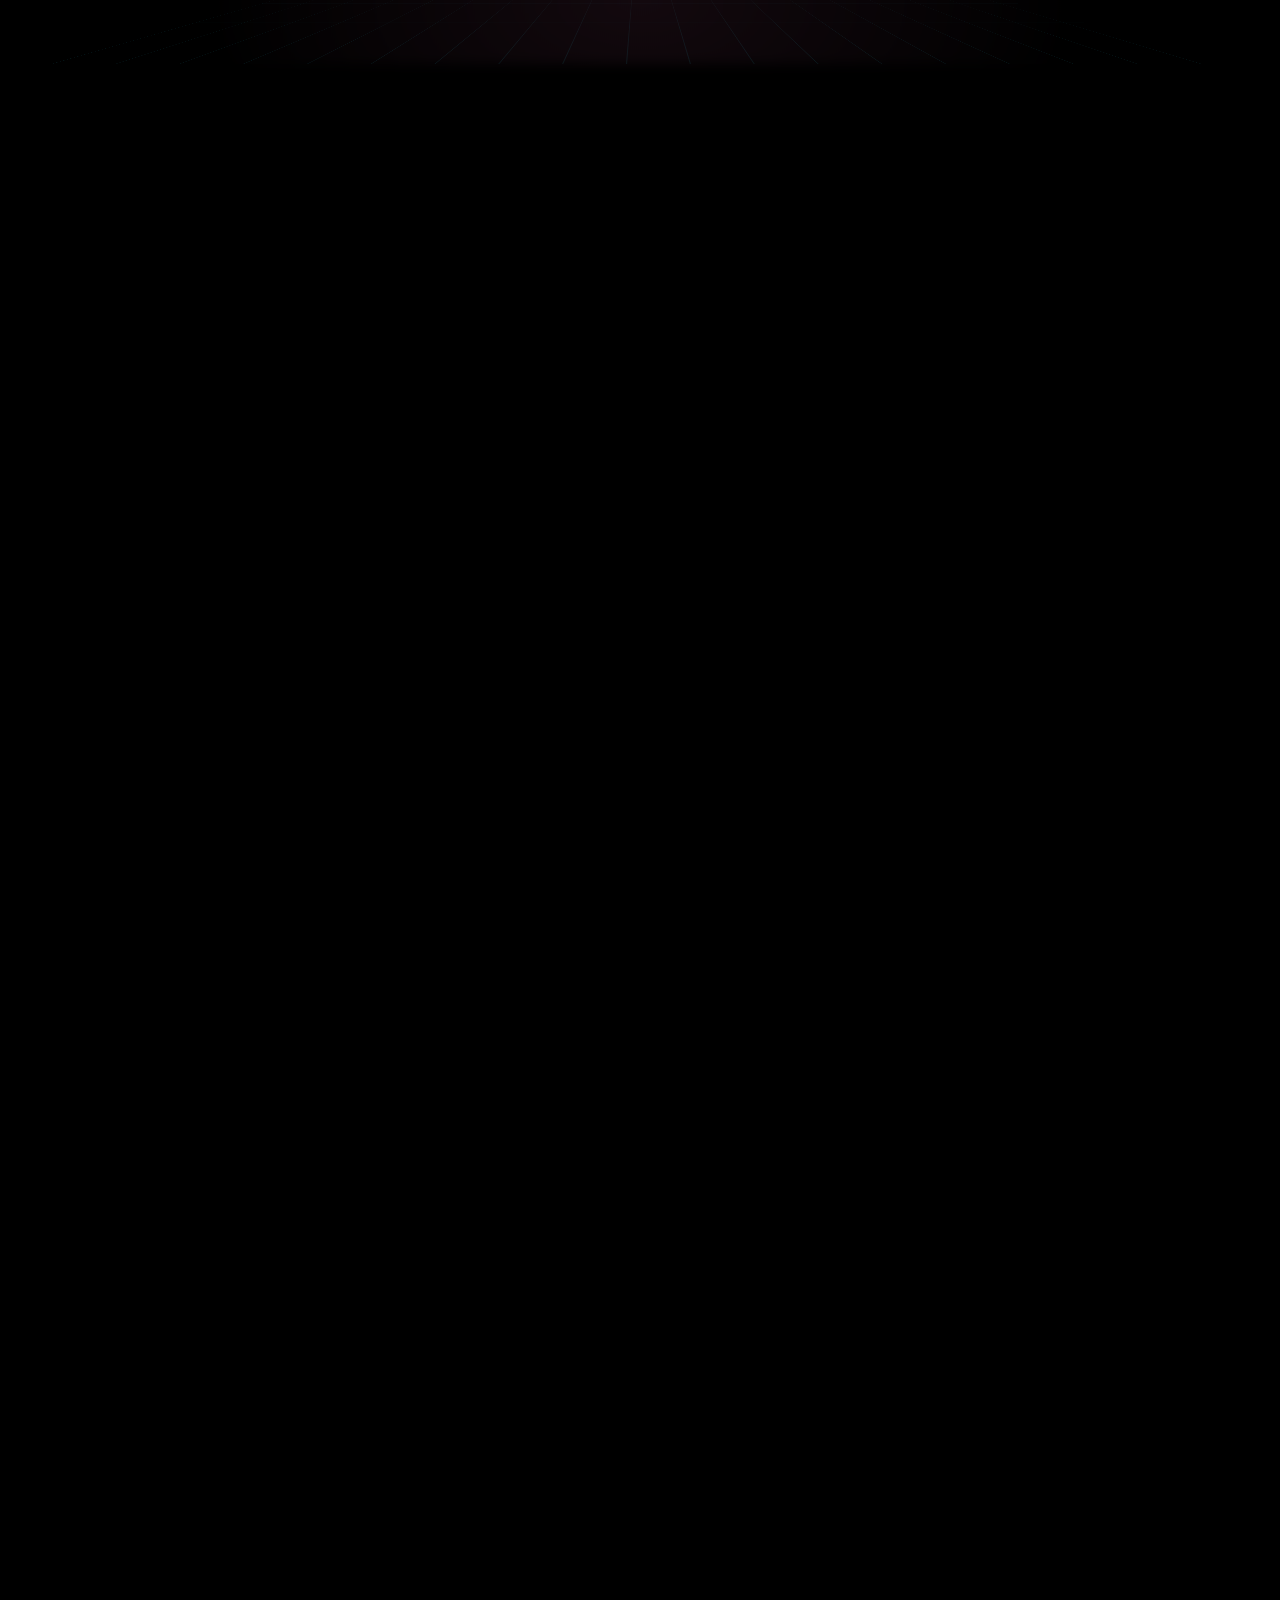
==== commit a2557fe2: "Marionete: robo vira o mascote DOS REIS (coroa, fones dourados, capa verde, logo no peito) Co-Author" ====
--- a/index.html
+++ b/index.html
@@ -1271,13 +1271,13 @@
   <div class="pup rv" id="pup" aria-label="Animação: agente de IA conduzido por fios, trabalhando nas tarefas do ERP">
     <canvas class="pup-cv"></canvas>
     <div class="pup-hud" aria-hidden="true">
-      <div class="pup-hud-l"><b>AGENTE</b> · <span>JÚLIA-01</span></div>
+      <div class="pup-hud-l"><b>AGENTE</b> · <span>DOS REIS</span></div>
       <div class="pup-hud-l">STATUS: <em class="pup-st">OCIOSA</em></div>
       <div class="pup-bar"><i></i></div>
     </div>
     <div class="pup-term" aria-hidden="true">
       <div class="pup-term-top"><span>dosreis@erp</span> <b>agente --acompanhar</b></div>
-      <div class="pup-term-sub"><span>[ok] mão rastreada</span> <span>agente JÚLIA-01</span></div>
+      <div class="pup-term-sub"><span>[ok] mão rastreada</span> <span>agente DOS-REIS-01</span></div>
       <div class="pup-term-st">[<span class="pup-term-wait">aguardando comando</span>]</div>
       <div class="pup-log"></div>
     </div>
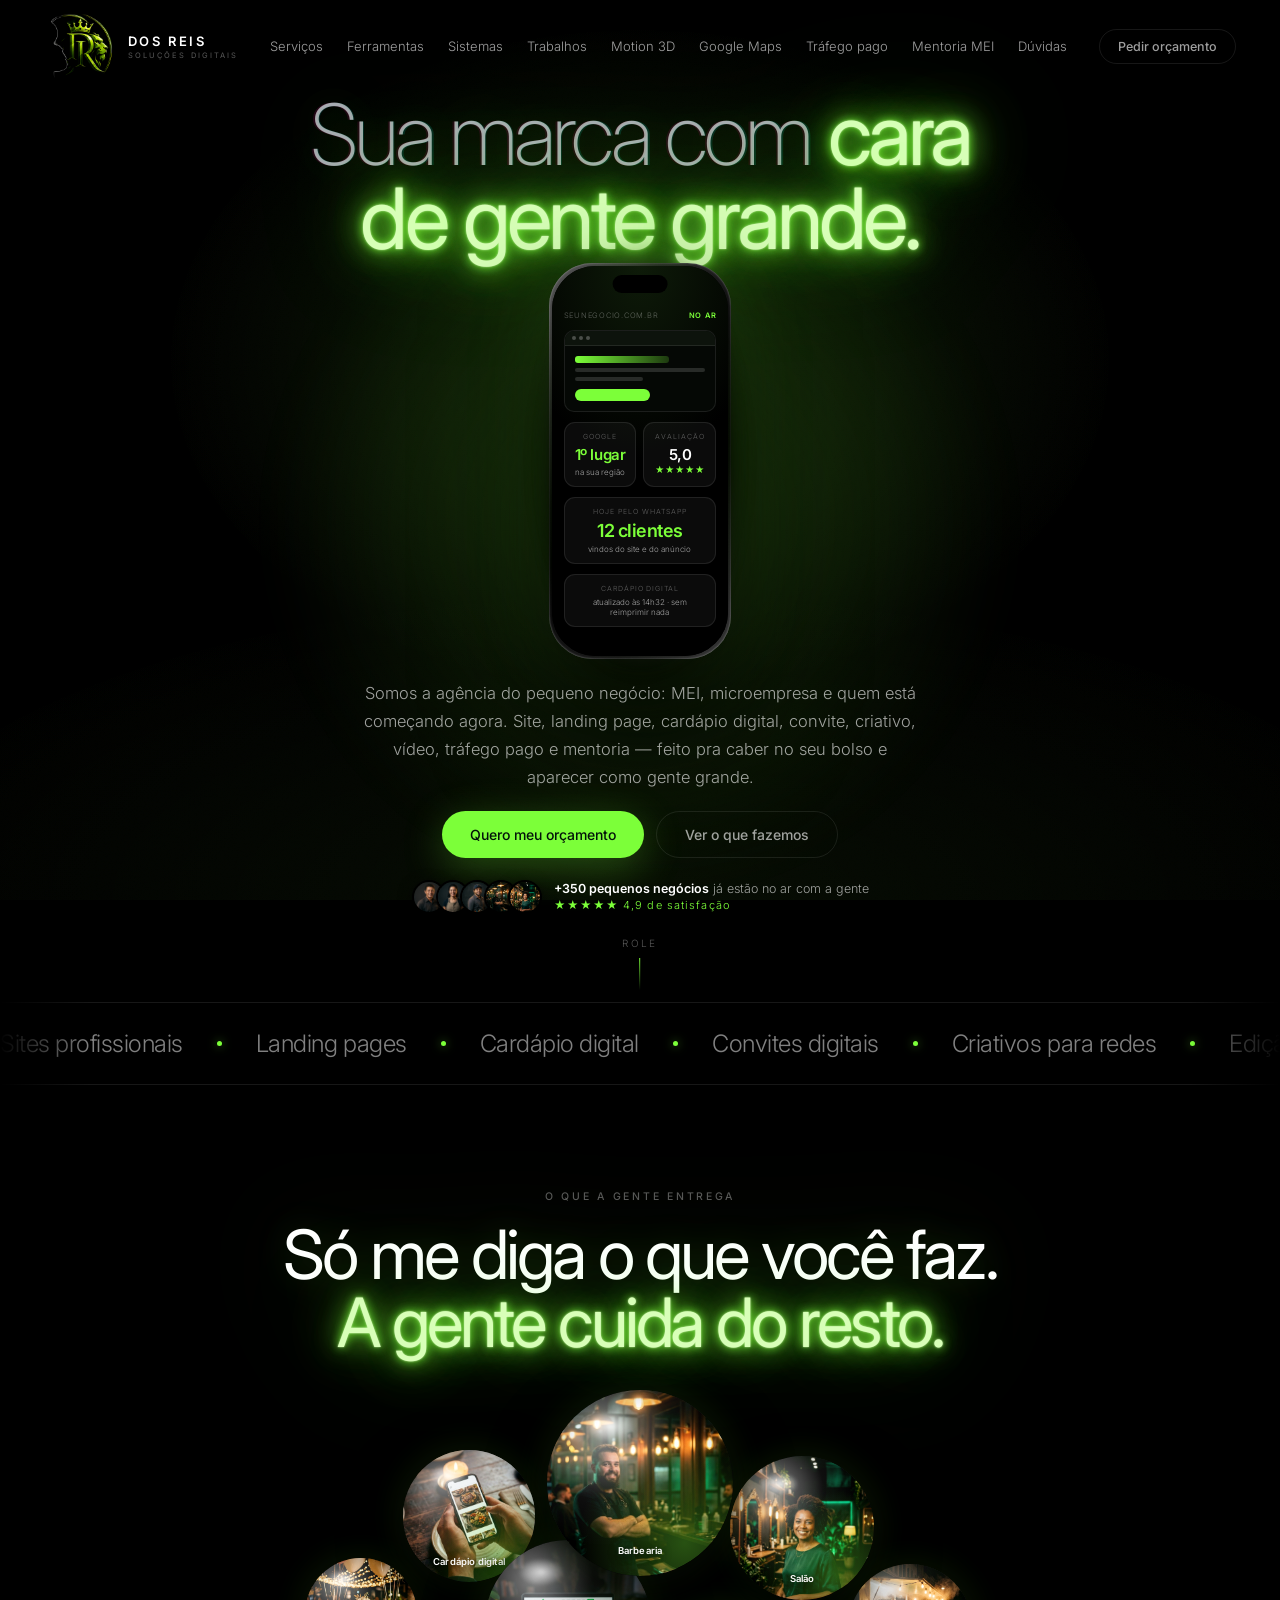
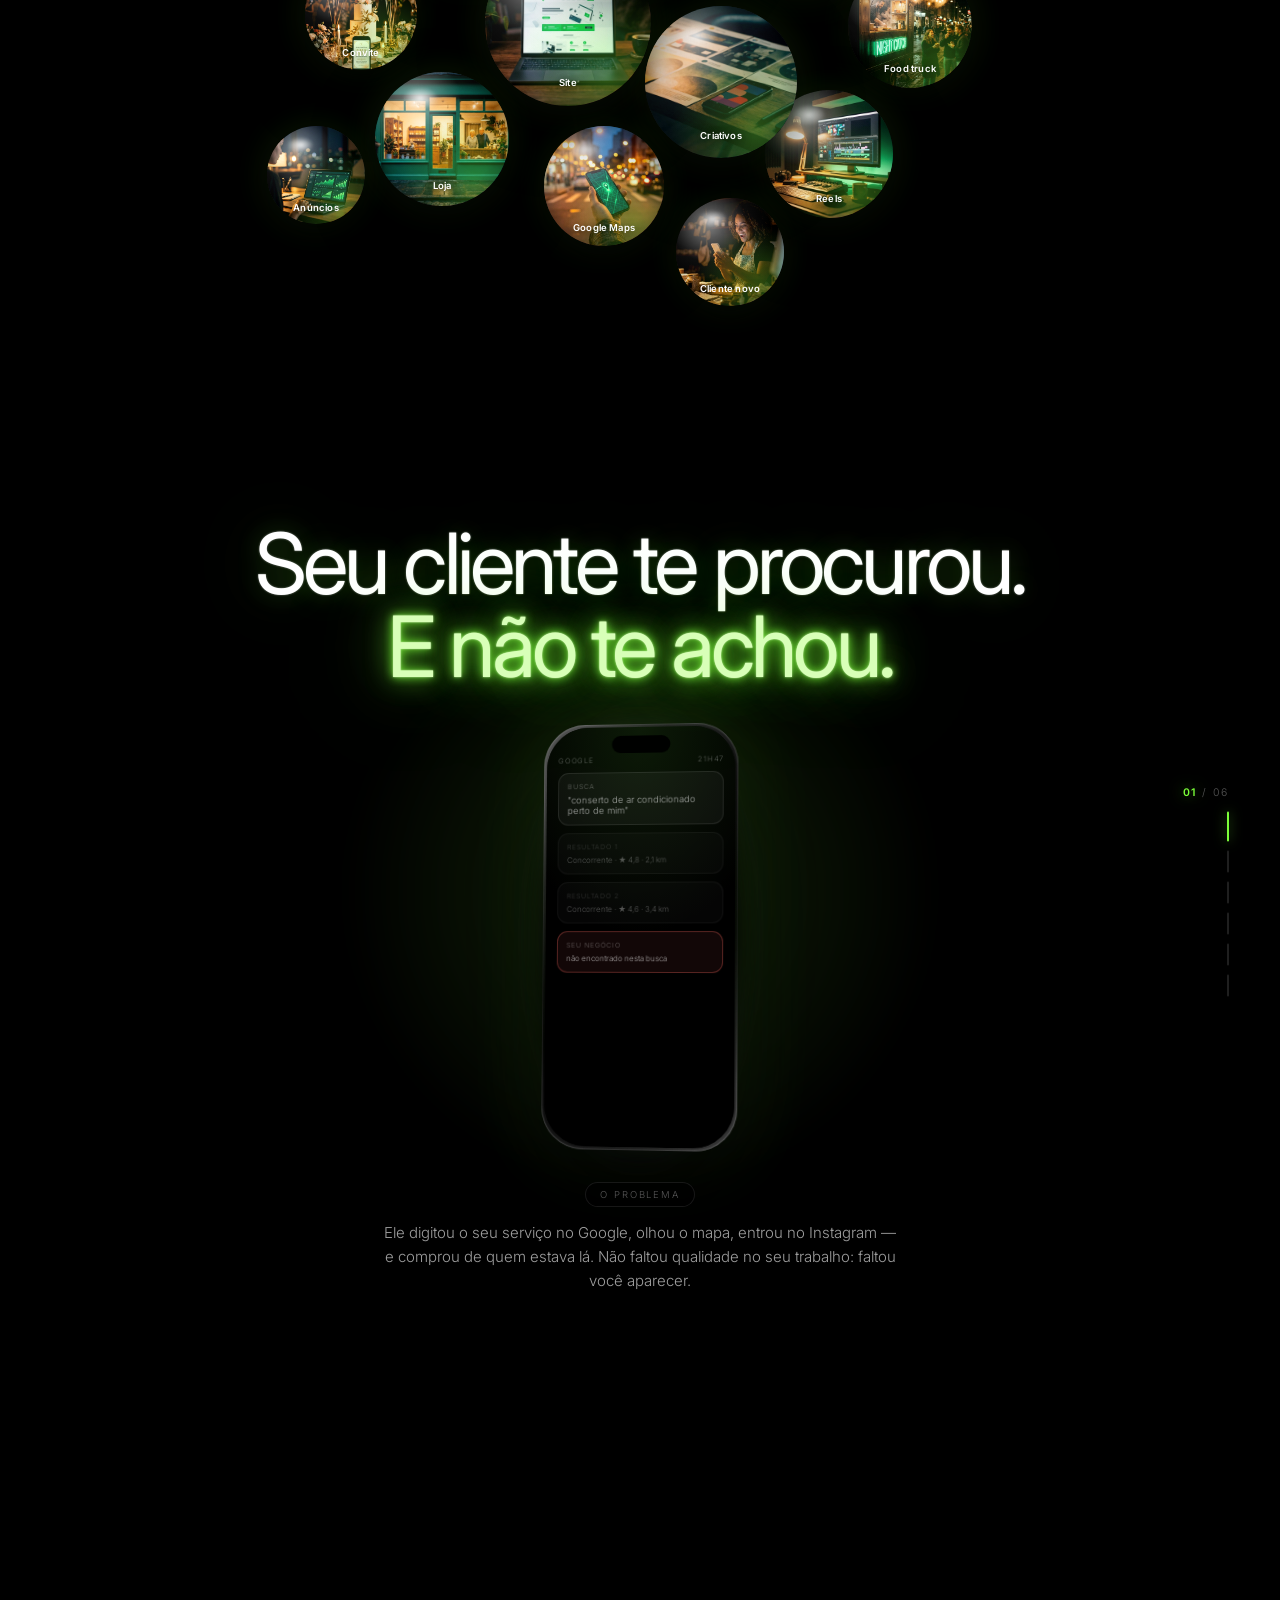
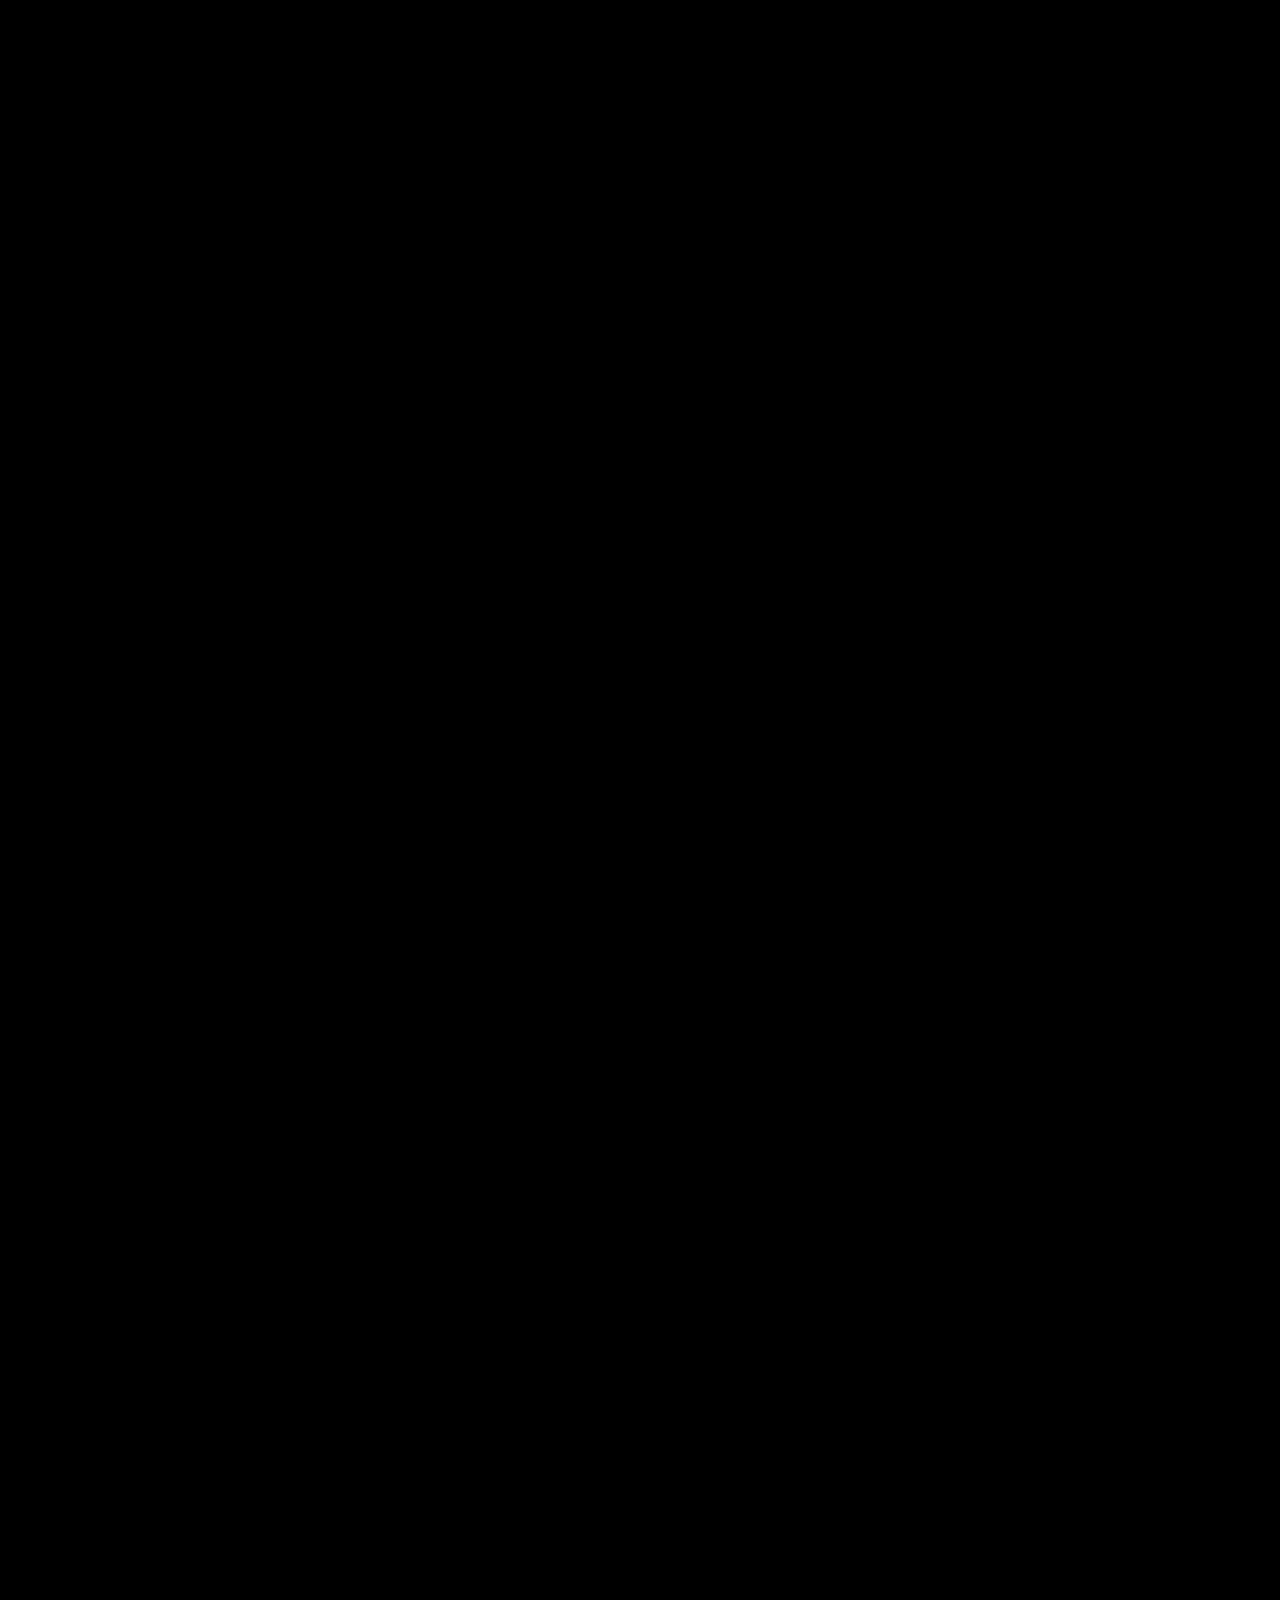
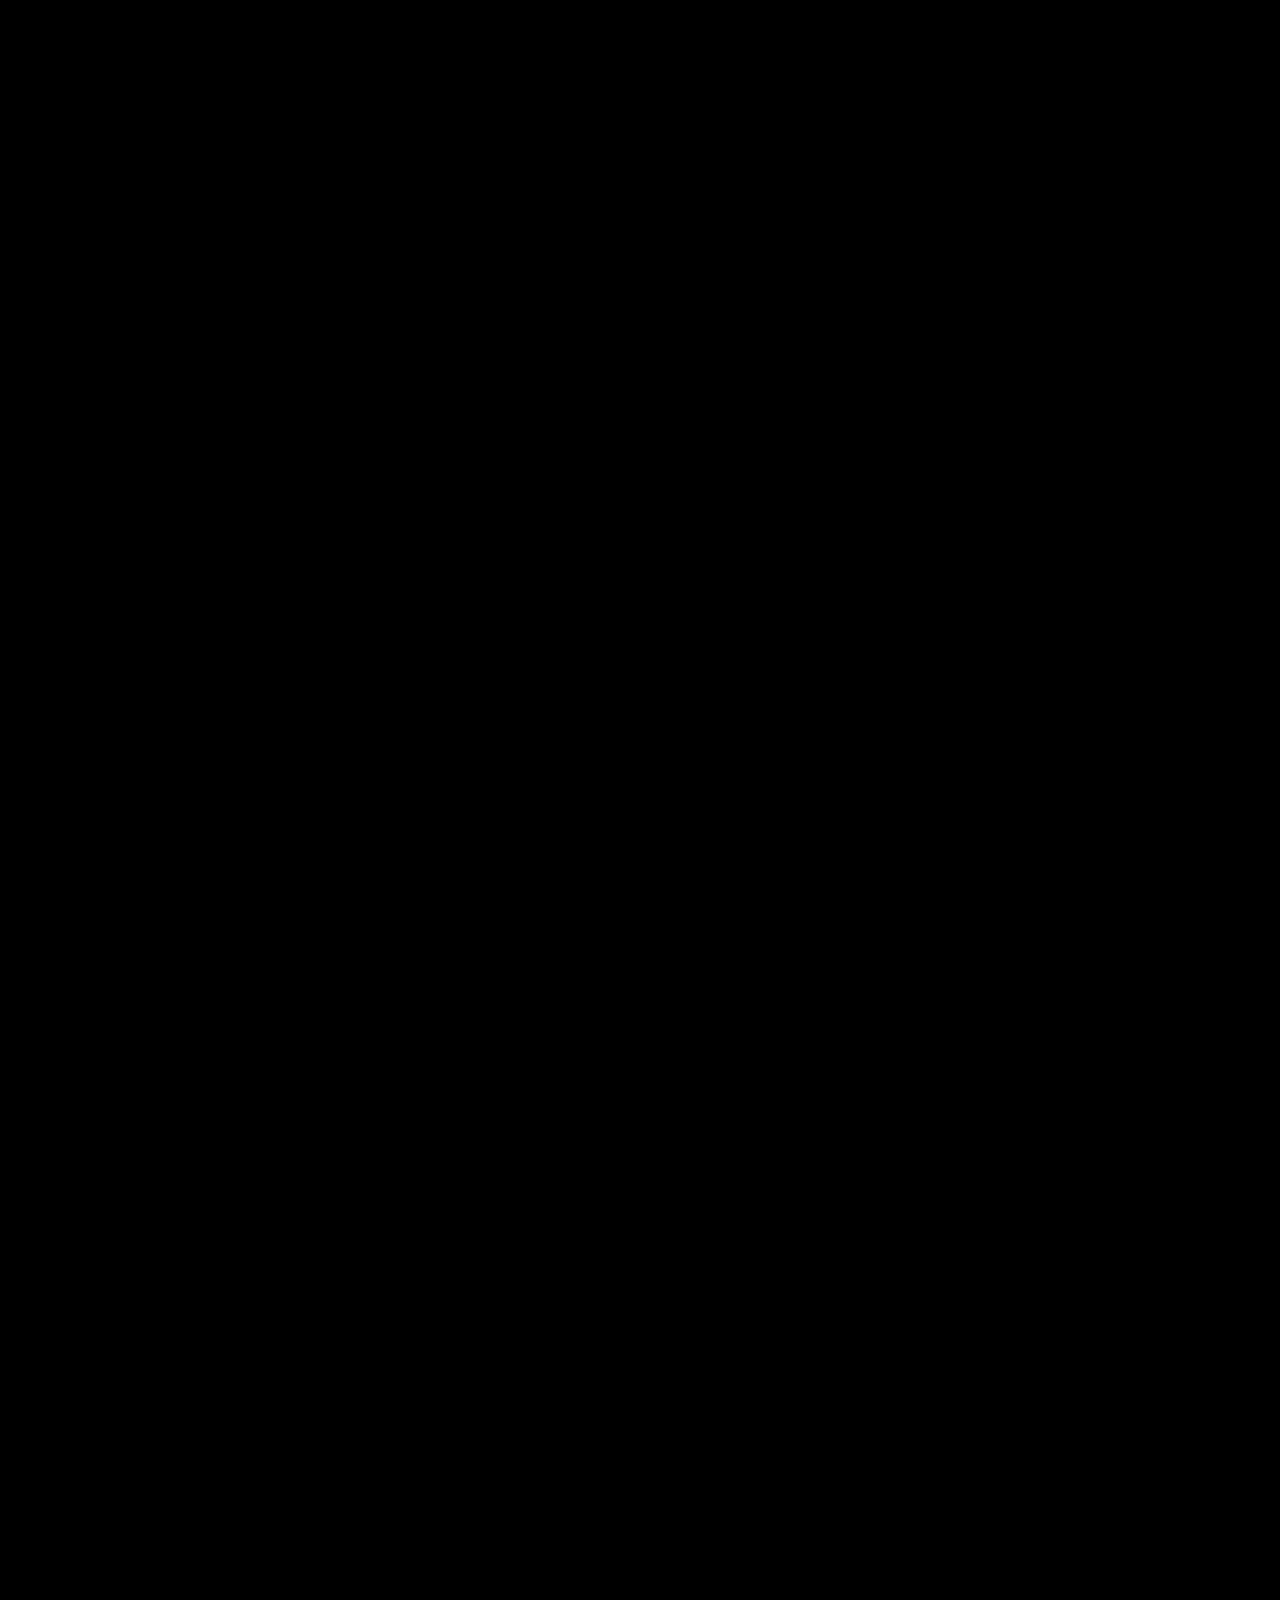
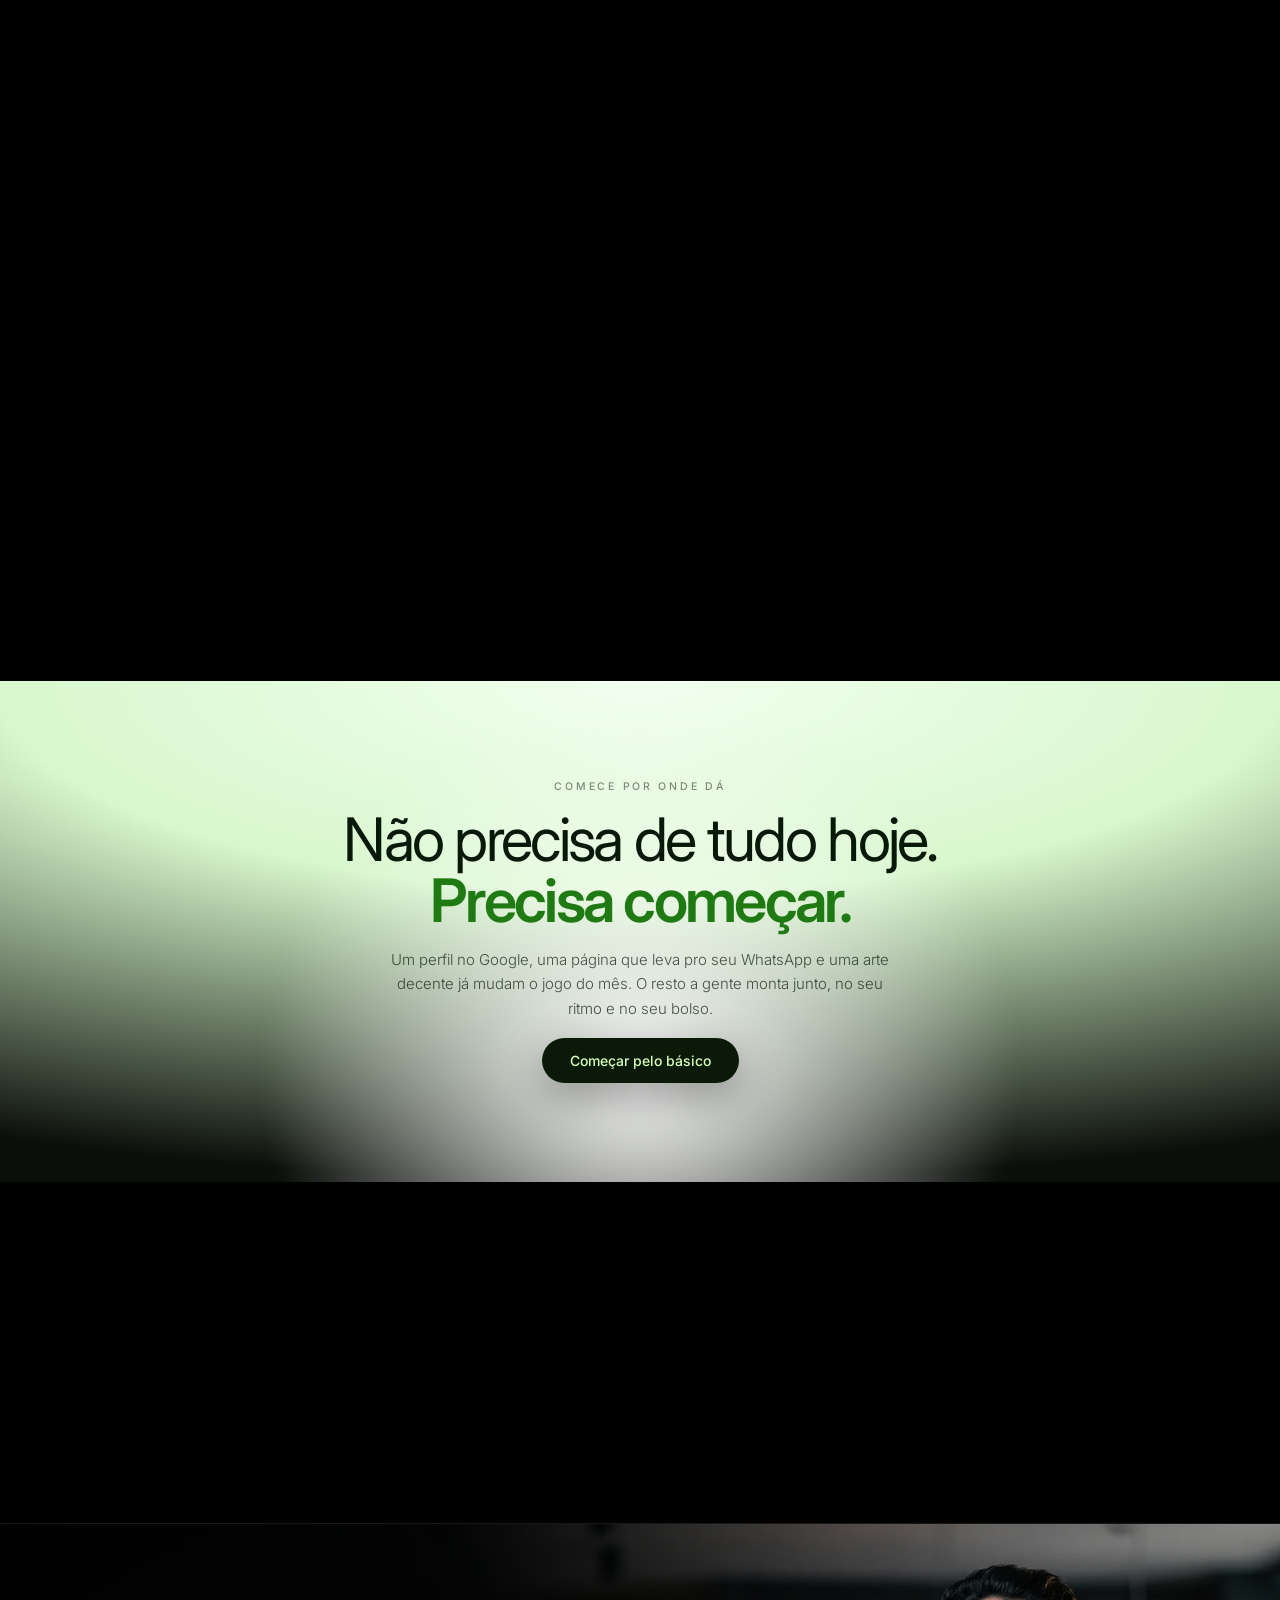
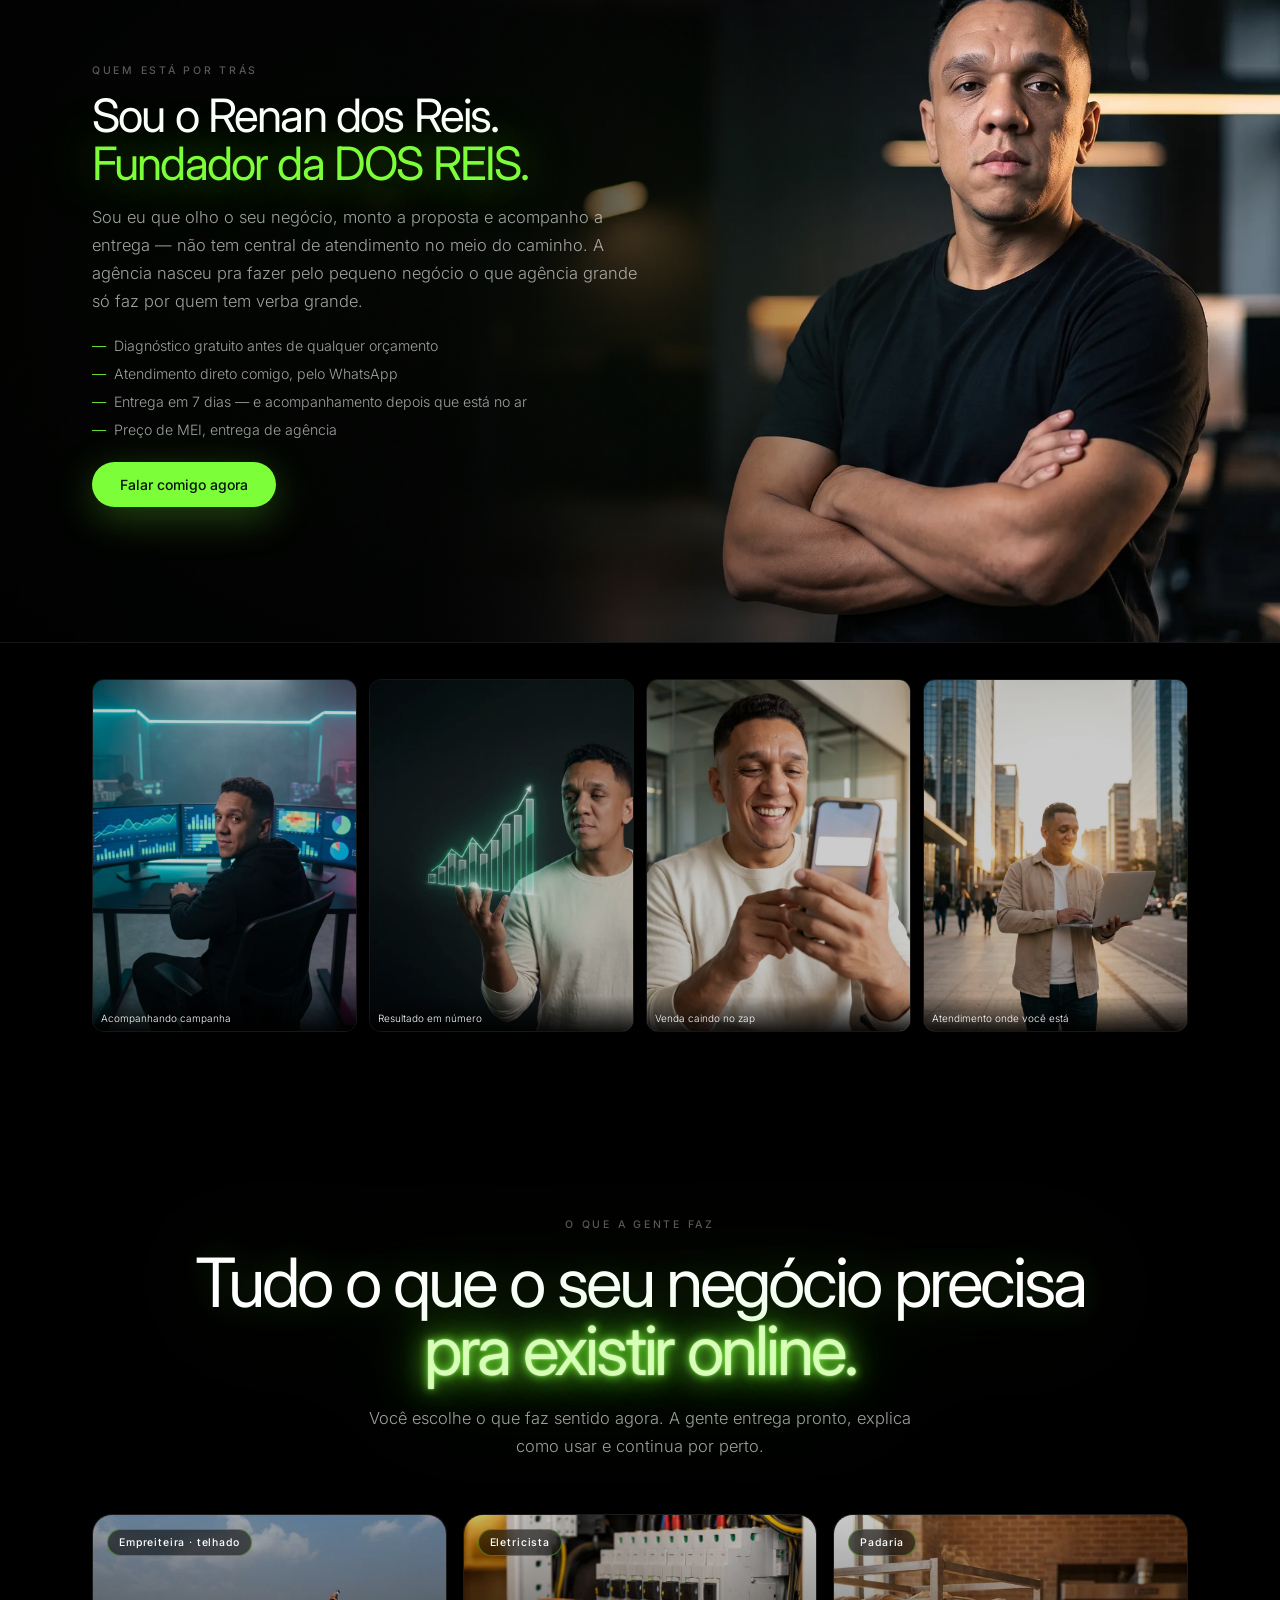
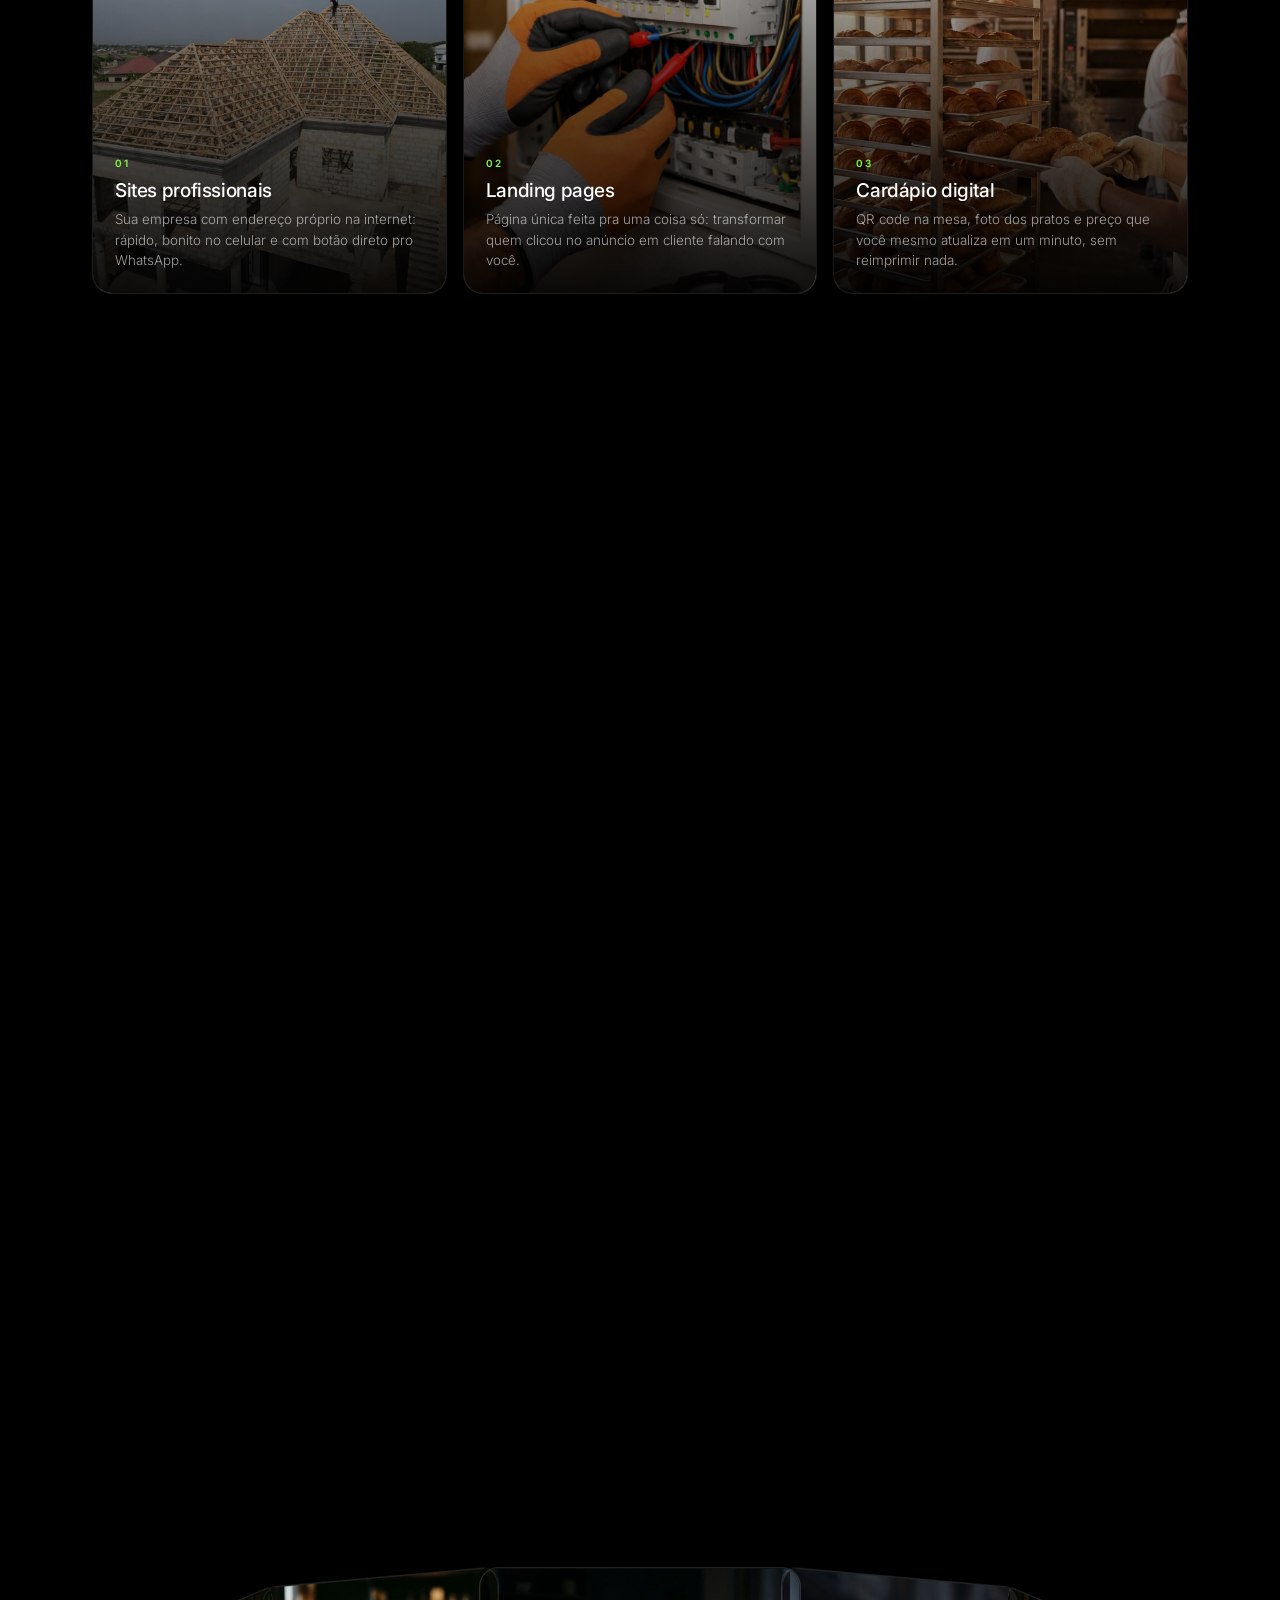
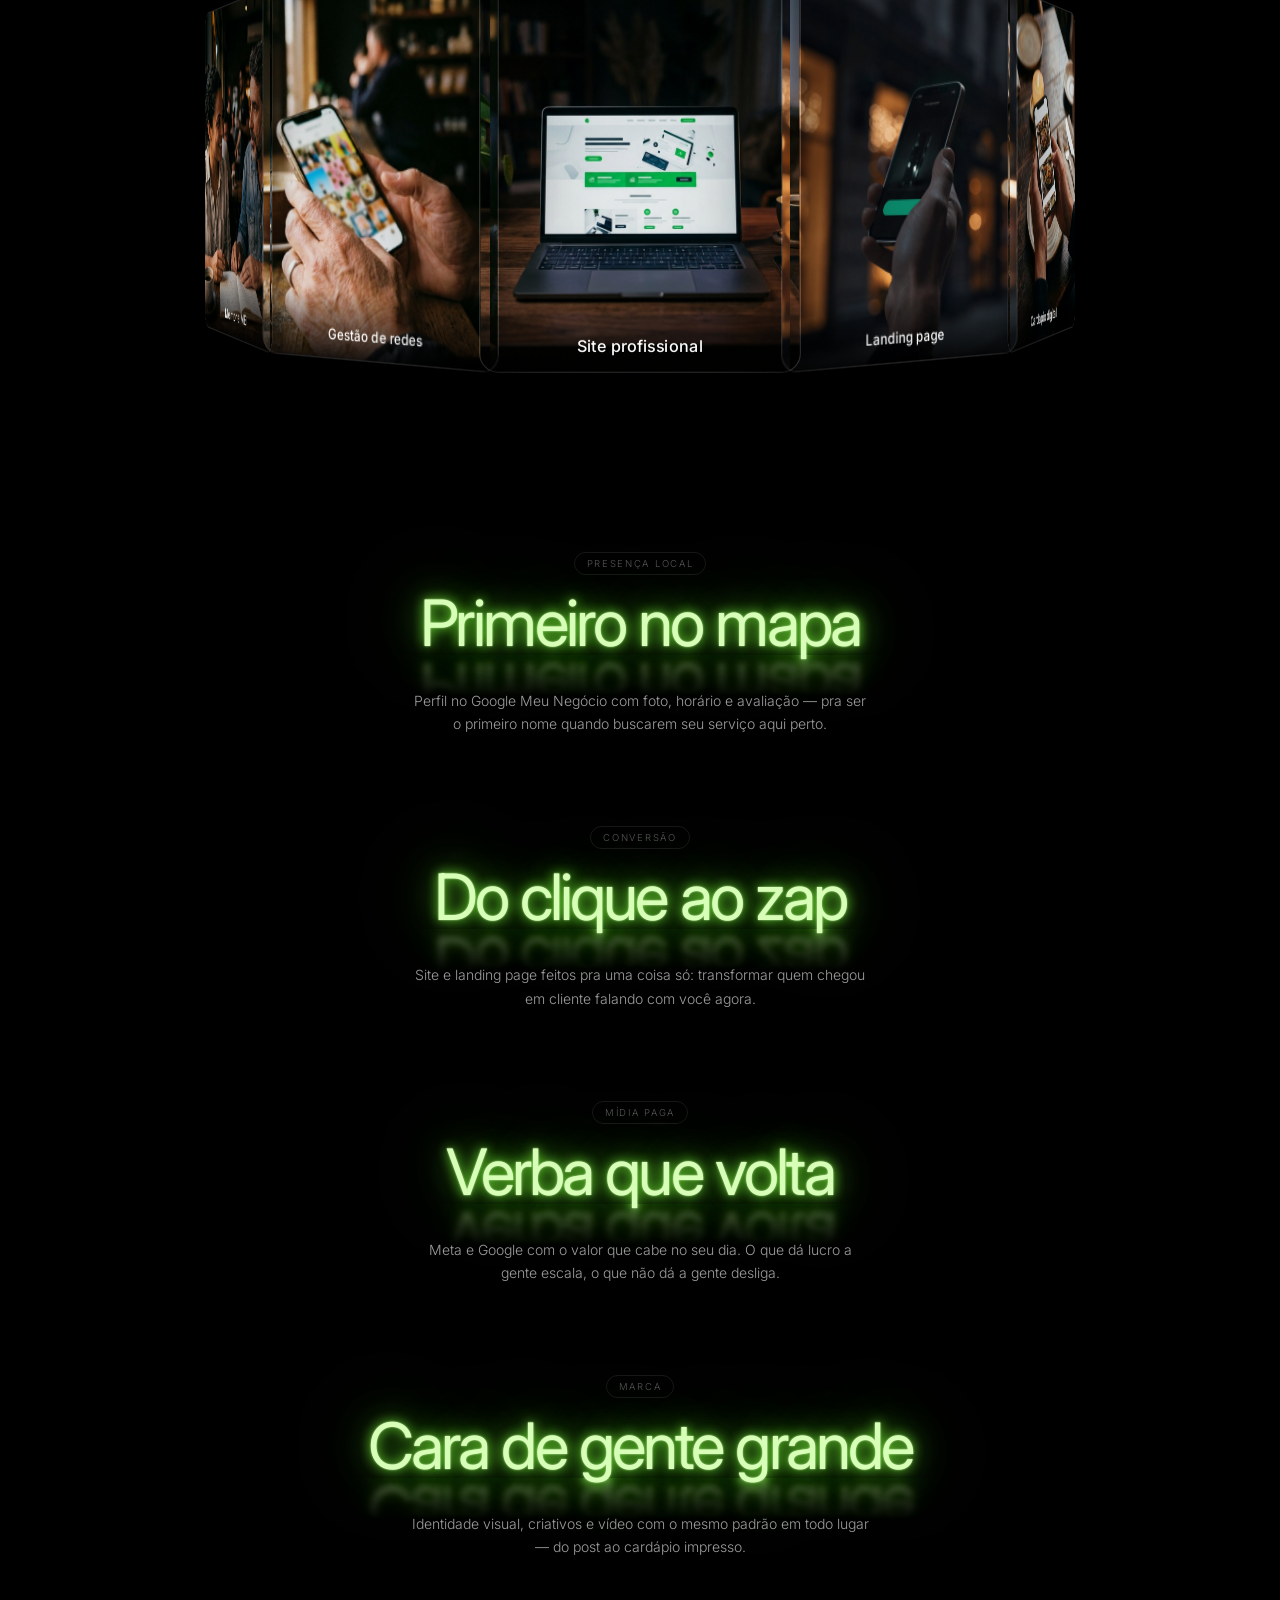
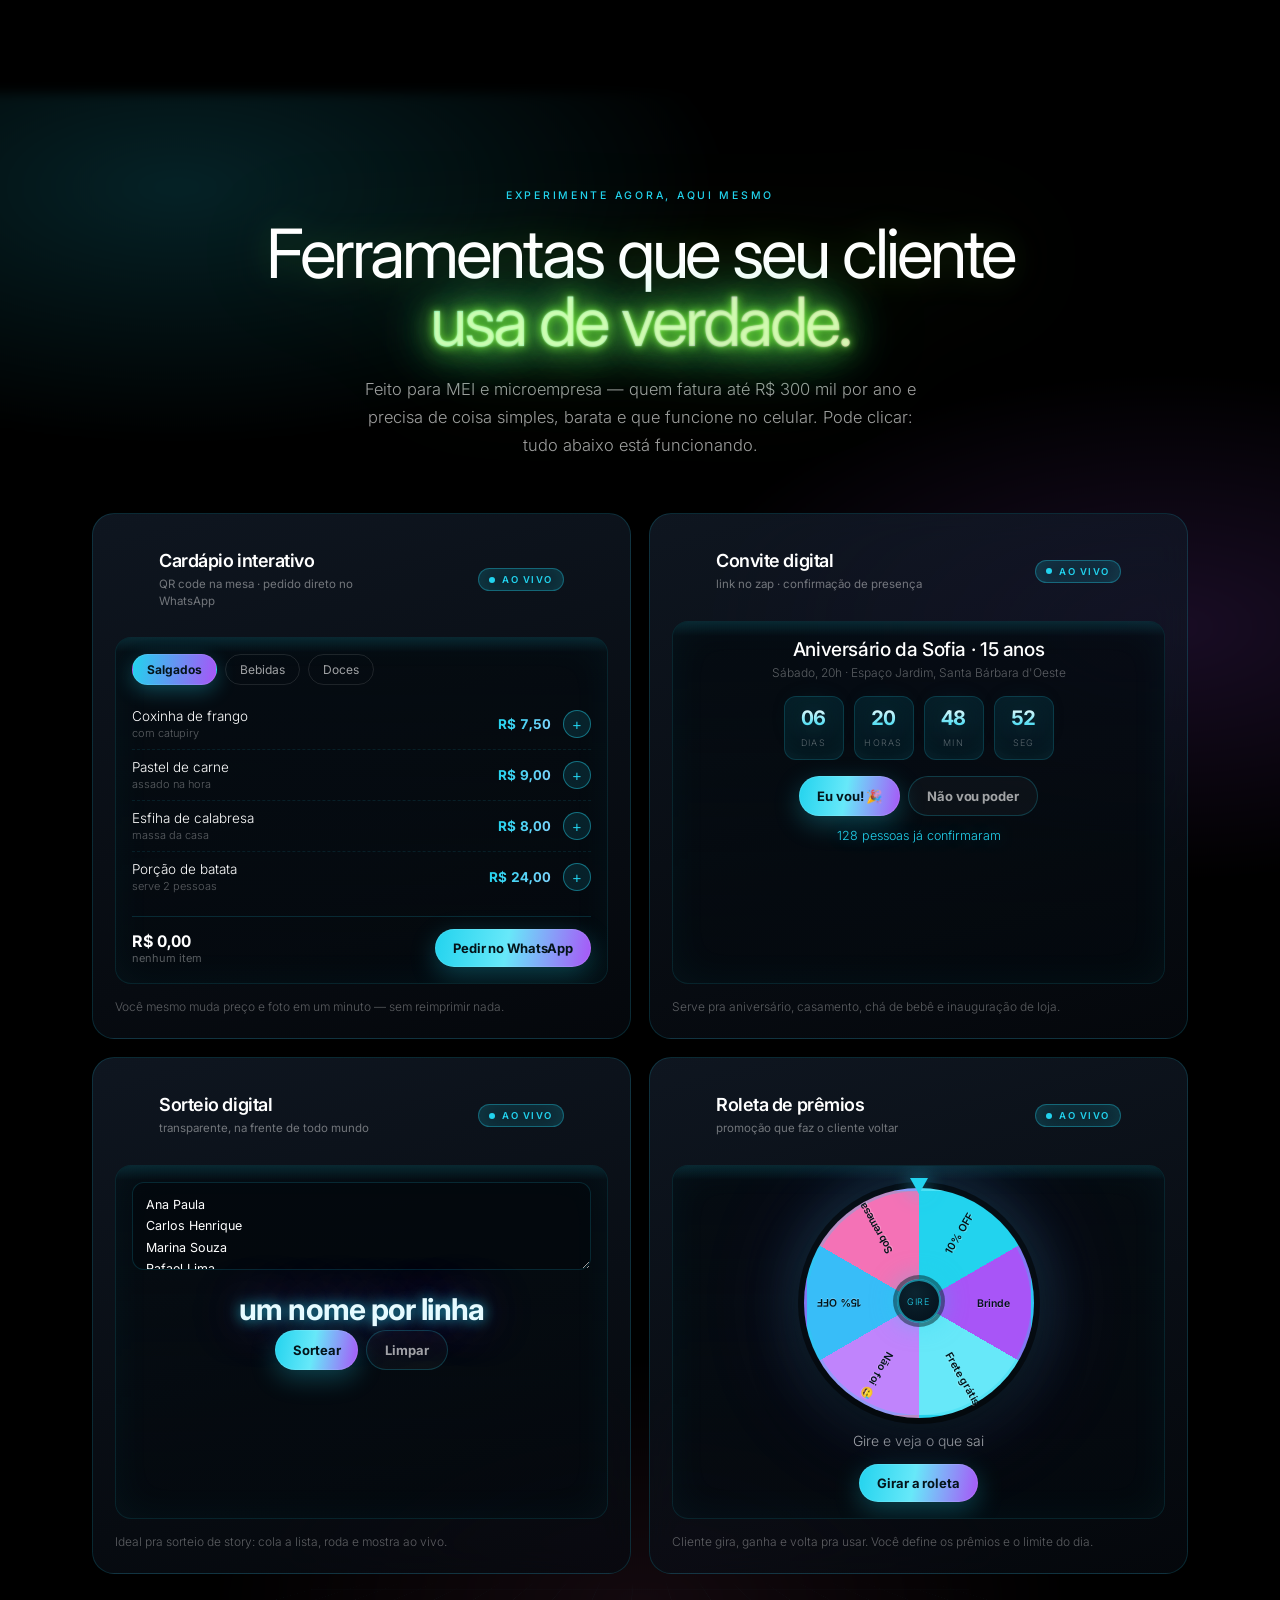
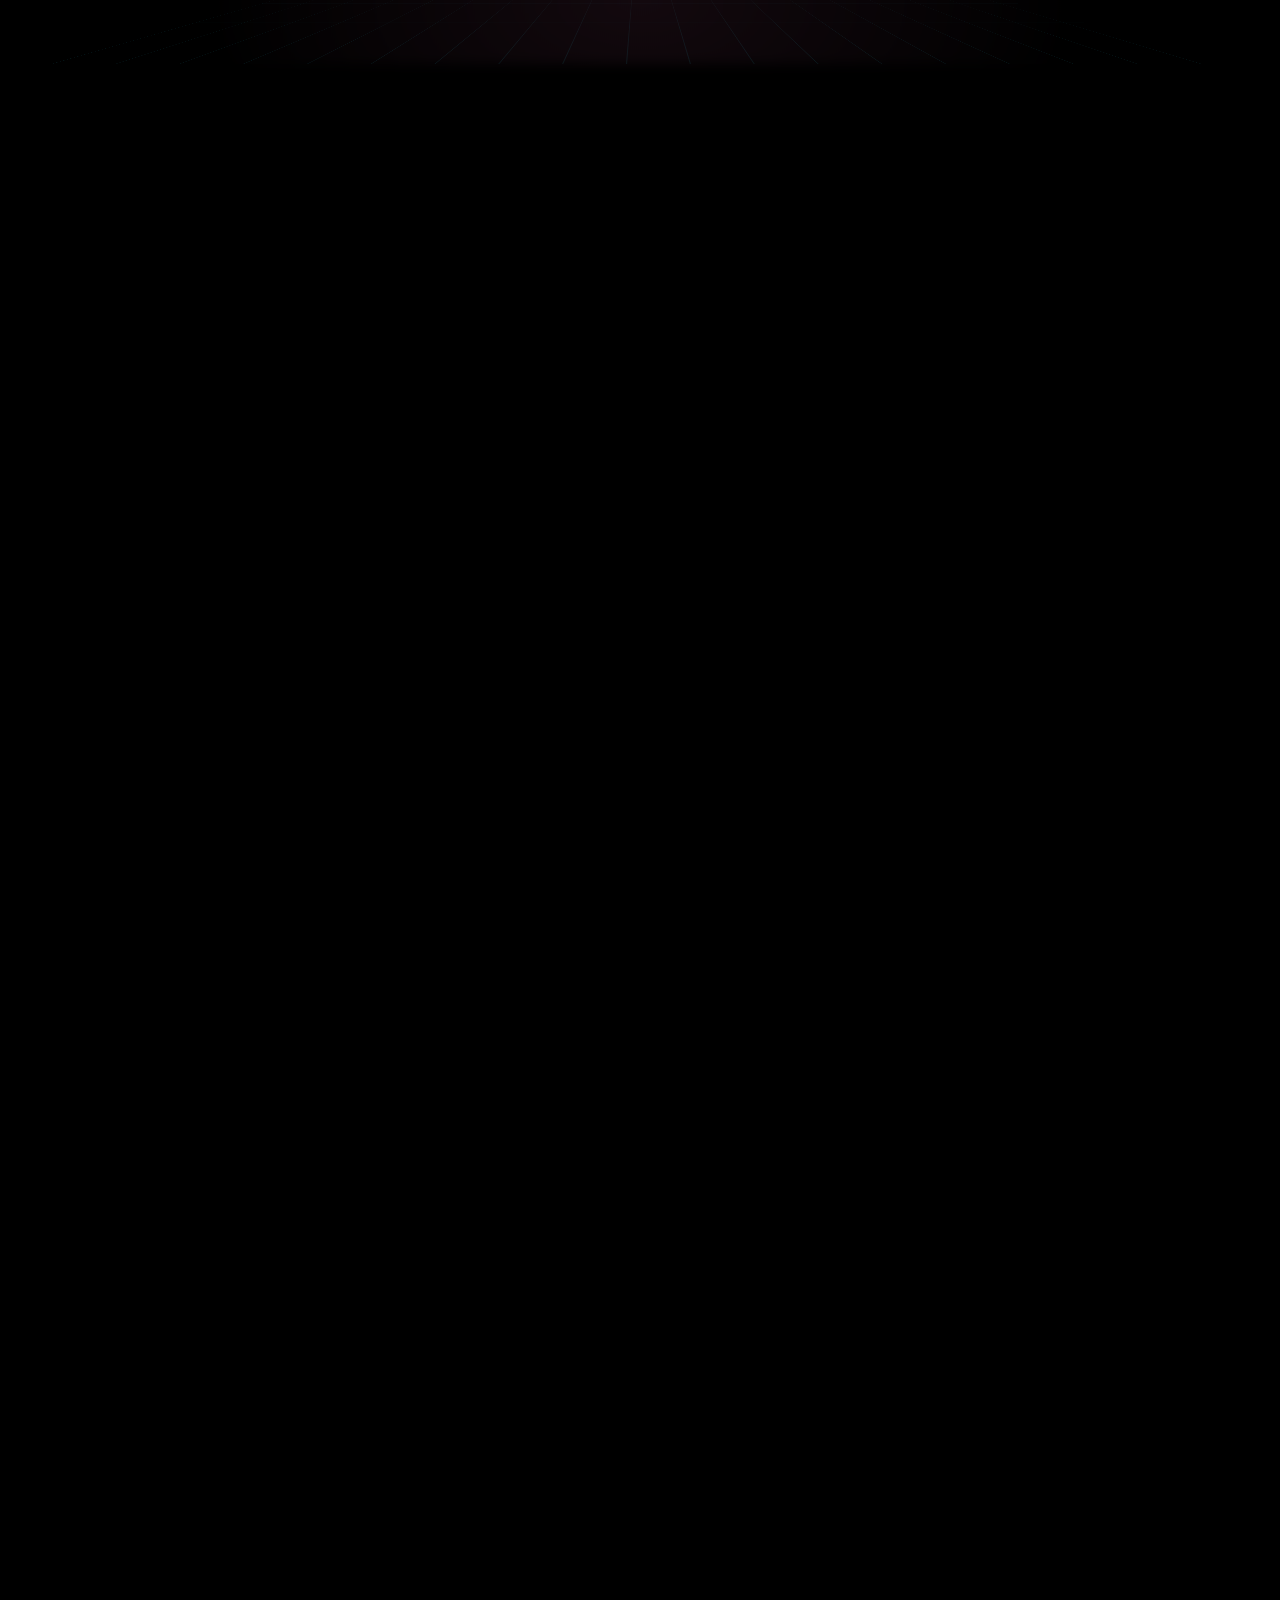
==== commit 48d76123: "Marionete: mascote real da arte (malha WebGL) + camera com rastreamento de mao (MediaPipe) - recorte" ====
--- a/index.html
+++ b/index.html
@@ -775,6 +775,19 @@
   .pup::after{content:"";position:absolute;inset:0;pointer-events:none;border-radius:inherit;
        background:radial-gradient(70% 60% at 50% 50%,transparent 55%,rgba(0,0,0,.7));z-index:3}
   .pup-cv{position:absolute;inset:0;width:100%;height:100%;display:block;z-index:1}
+  .pup-vid{position:absolute;inset:0;width:100%;height:100%;object-fit:cover;transform:scaleX(-1);z-index:0;opacity:0;transition:opacity .6s;filter:brightness(.55) contrast(1.05) saturate(.85)}
+  .pup.cam .pup-vid{opacity:1}
+  .pup-gl{position:absolute;inset:0;width:100%;height:100%;display:block;z-index:1;pointer-events:none}
+  .pup-cv{z-index:2!important;pointer-events:none}
+  .pup-camwrap{position:absolute;z-index:5;right:clamp(12px,3vw,34px);bottom:clamp(14px,3vw,30px);display:flex;flex-direction:column;align-items:flex-end;gap:6px}
+  .pup-cam{cursor:pointer;font:600 12.5px/1 Inter,sans-serif;color:#03130a;background:var(--green);border:none;border-radius:99px;padding:11px 18px;
+       box-shadow:0 0 24px rgba(124,255,57,.35);transition:transform .2s var(--ease),opacity .2s}
+  .pup-cam:hover{transform:translateY(-1px)}.pup-cam:disabled{opacity:.6;cursor:wait}
+  .pup.cam .pup-cam{background:rgba(255,255,255,.1);color:#fff;box-shadow:none;border:1px solid rgba(255,255,255,.3)}
+  .pup-cam-msg{font-size:12px;color:#fff;background:rgba(0,0,0,.55);padding:5px 10px;border-radius:8px;display:none}
+  .pup-cam-msg.vis{display:inline-block}
+  .pup-camwrap small{font-size:10.5px;color:var(--fg3)}
+  .pup.cam{cursor:auto}.pup.cam .pup-tip{opacity:0}
   .pup-hud{position:absolute;z-index:4;left:0;top:0;transform:translate(-50%,-100%);font:600 10.5px/1.5 ui-monospace,'SFMono-Regular',Consolas,monospace;
        color:#ff9a3c;letter-spacing:.08em;padding:8px 11px;border:1px solid rgba(255,154,60,.55);border-radius:4px;
        background:rgba(20,10,4,.55);backdrop-filter:blur(4px);box-shadow:0 0 18px rgba(255,140,40,.18);white-space:nowrap;pointer-events:none}
@@ -799,9 +812,10 @@
   .pup.on .pup-tip{opacity:0}
   .pt-m{display:none}@media(hover:none){.pt-d{display:none}.pt-m{display:inline}}
   @media(max-width:760px){
-    .pup{height:620px;cursor:auto}
+    .pup{height:660px;cursor:auto}
     .pup-term{left:12px;right:12px;width:auto;top:auto;bottom:44px;font-size:10.5px}
     .pup-log{height:8em}
+    .pup-camwrap{bottom:244px;left:50%;right:auto;transform:translateX(-50%);align-items:center}.pup-camwrap small{display:none}
   }
 </style>
 </head>
@@ -1266,9 +1280,11 @@
   <div class="pup-head rv">
     <span class="kicker">IA dentro do sistema</span>
     <h3 class="pup-title">Você dá o comando.<br><span class="gl">Os agentes fazem o trabalho.</span></h3>
-    <p class="body">Estoque, nota, cobrança e atendimento rodando sozinhos enquanto você cuida do que importa. Mexa o mouse — ou o dedo — e conduza o agente.</p>
+    <p class="body">Estoque, nota, cobrança e atendimento rodando sozinhos enquanto você cuida do que importa. Ative a câmera e conduza o agente com os dedos — ou use o mouse.</p>
   </div>
   <div class="pup rv" id="pup" aria-label="Animação: agente de IA conduzido por fios, trabalhando nas tarefas do ERP">
+    <video class="pup-vid" playsinline muted></video>
+    <canvas class="pup-gl"></canvas>
     <canvas class="pup-cv"></canvas>
     <div class="pup-hud" aria-hidden="true">
       <div class="pup-hud-l"><b>AGENTE</b> · <span>DOS REIS</span></div>
@@ -1277,10 +1293,11 @@
     </div>
     <div class="pup-term" aria-hidden="true">
       <div class="pup-term-top"><span>dosreis@erp</span> <b>agente --acompanhar</b></div>
-      <div class="pup-term-sub"><span>[ok] mão rastreada</span> <span>agente DOS-REIS-01</span></div>
+      <div class="pup-term-sub"><span class="pup-track">[--] sem câmera · usando o cursor</span> <span>agente DOS-REIS-01</span></div>
       <div class="pup-term-st">[<span class="pup-term-wait">aguardando comando</span>]</div>
       <div class="pup-log"></div>
     </div>
+    <div class="pup-camwrap"><button type="button" class="pup-cam">Ativar câmera</button><span class="pup-cam-msg"></span><small>a imagem fica só no seu aparelho</small></div>
     <span class="pup-tip"><span class="pt-d">mexa o cursor aqui</span><span class="pt-m">arraste o dedo aqui</span></span>
   </div>
 </div>
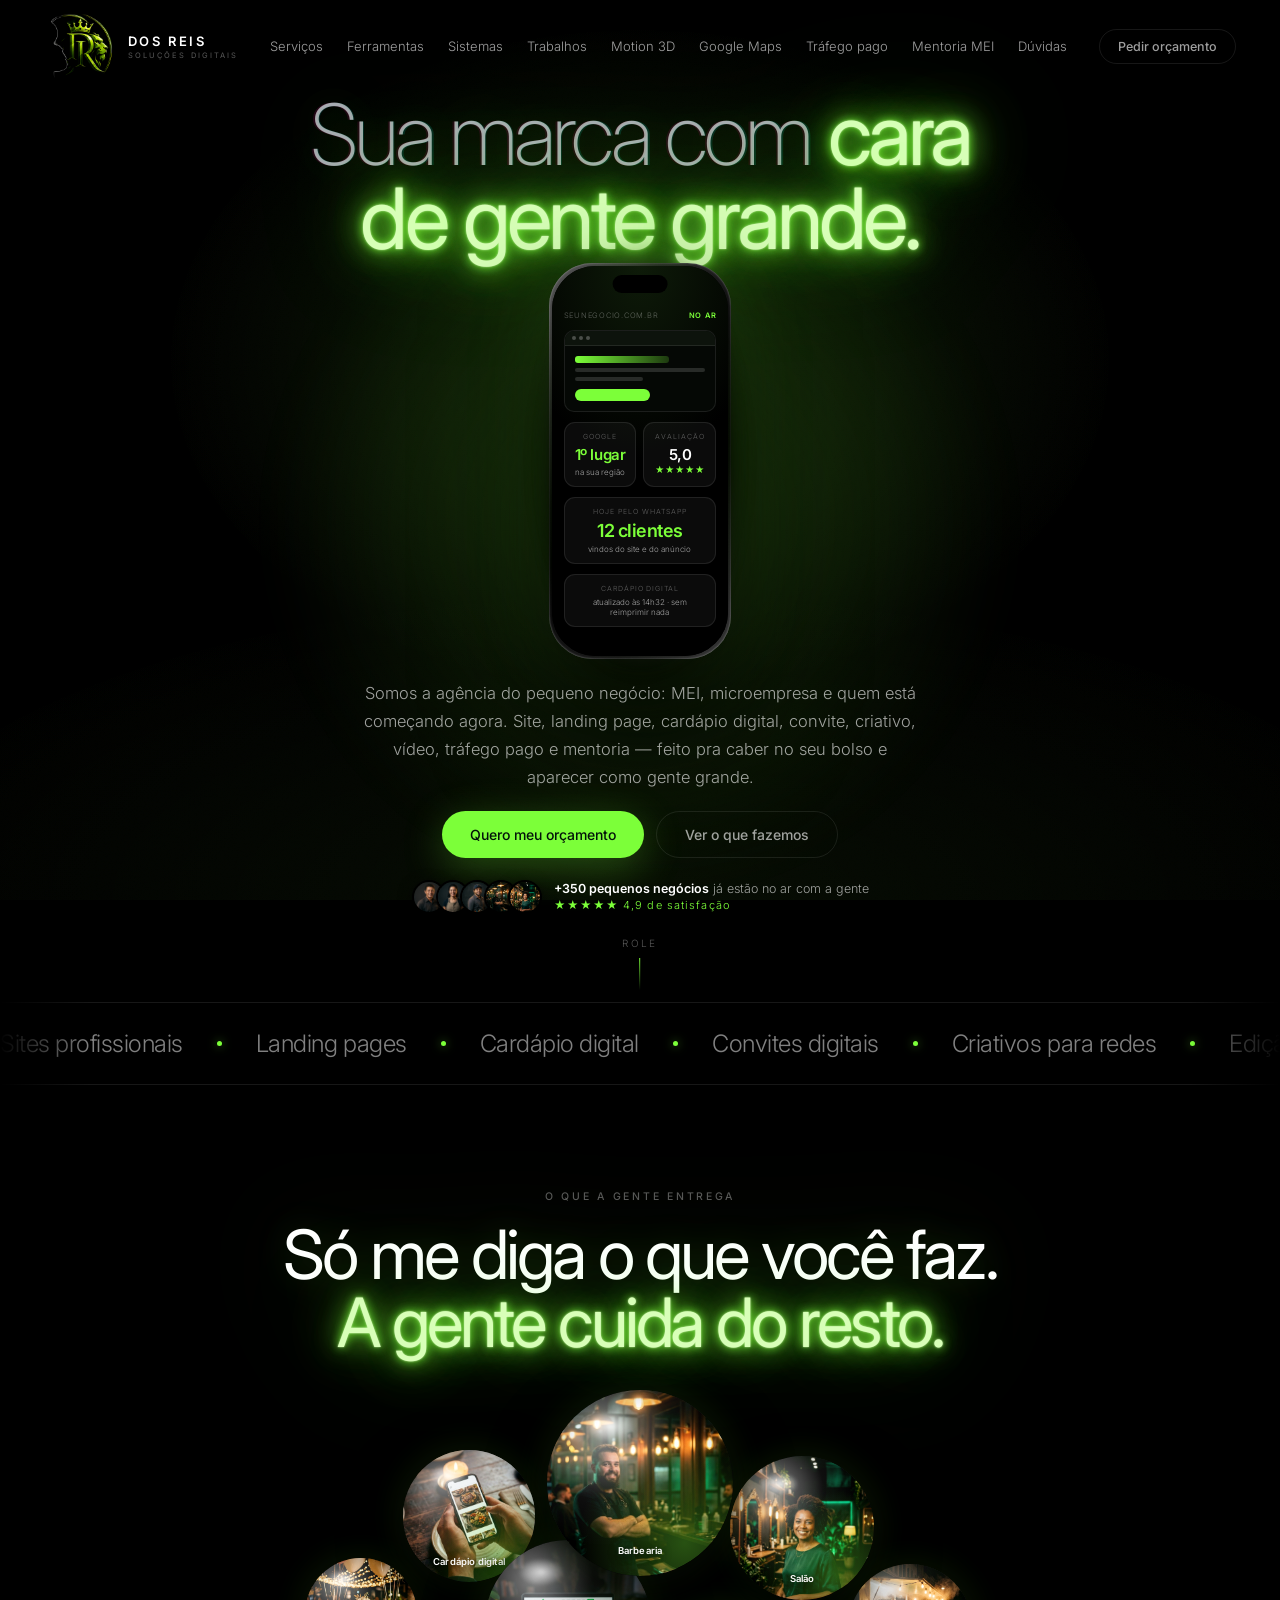
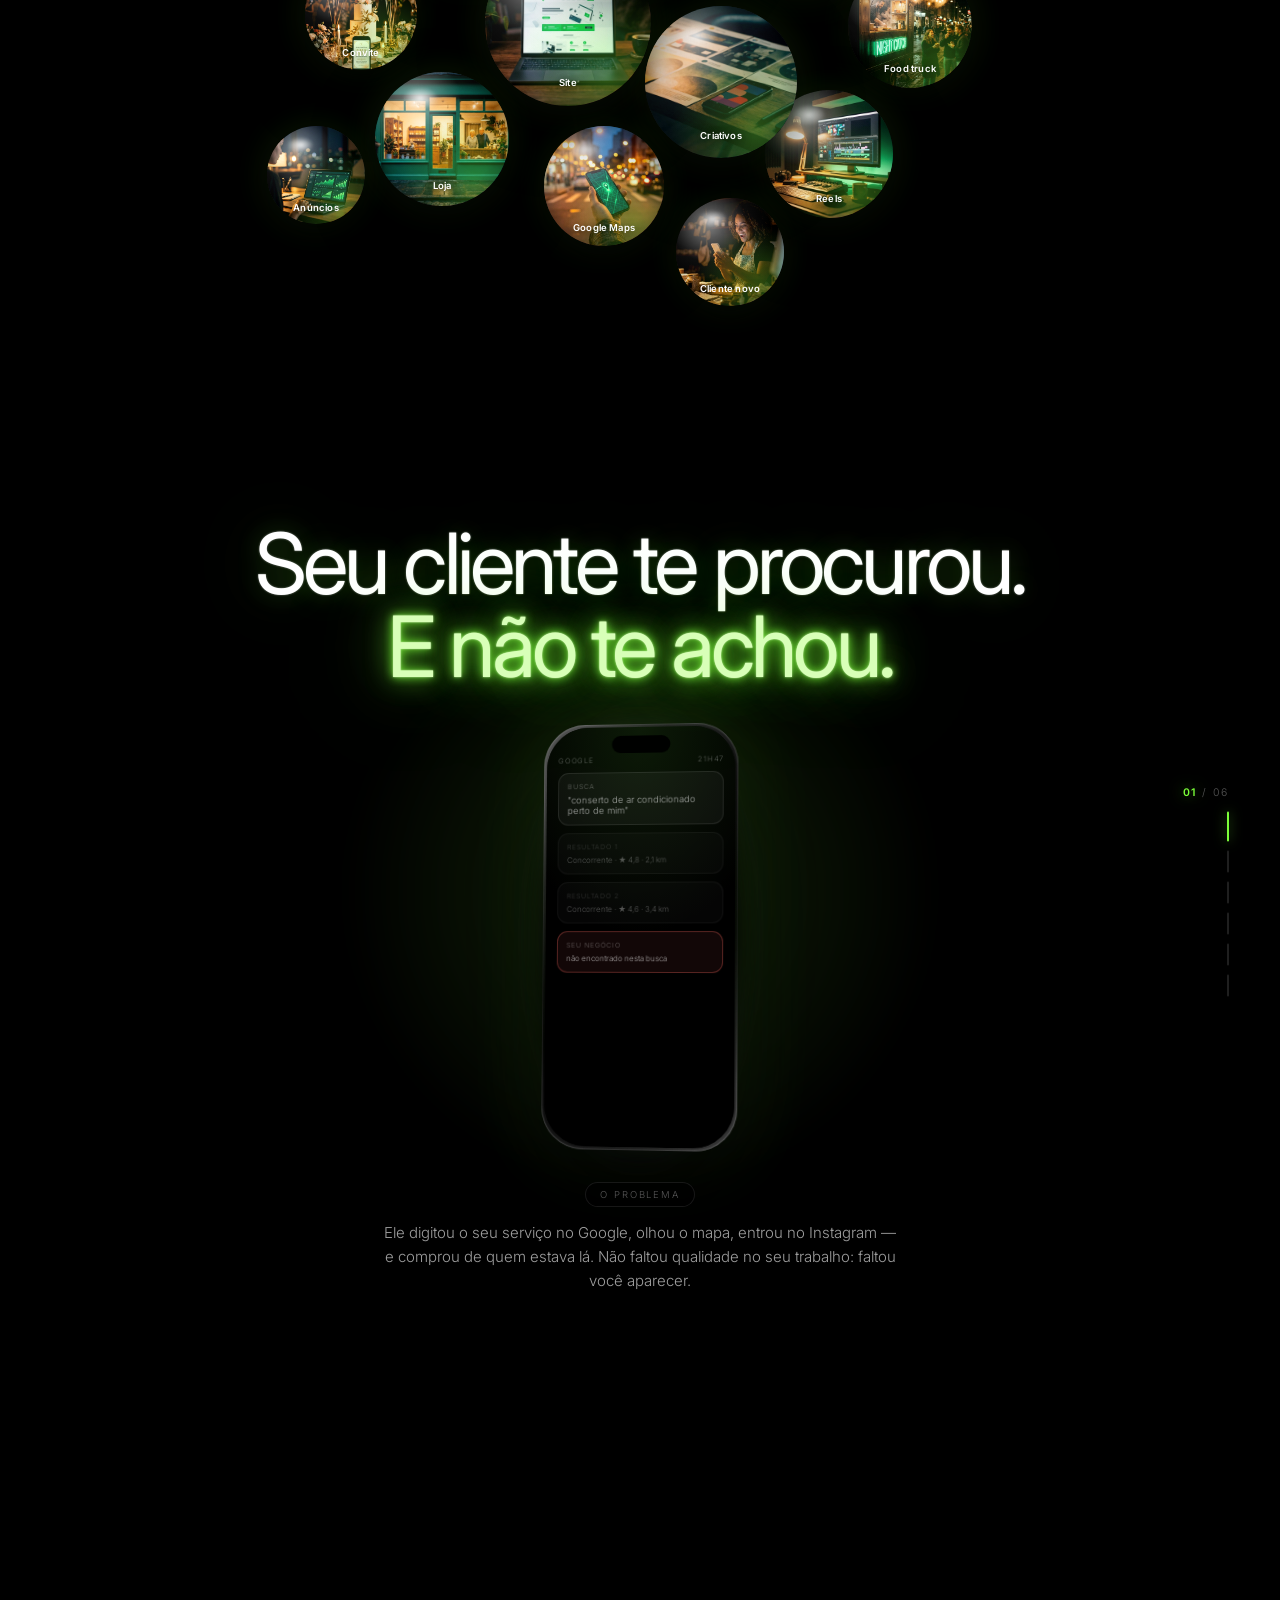
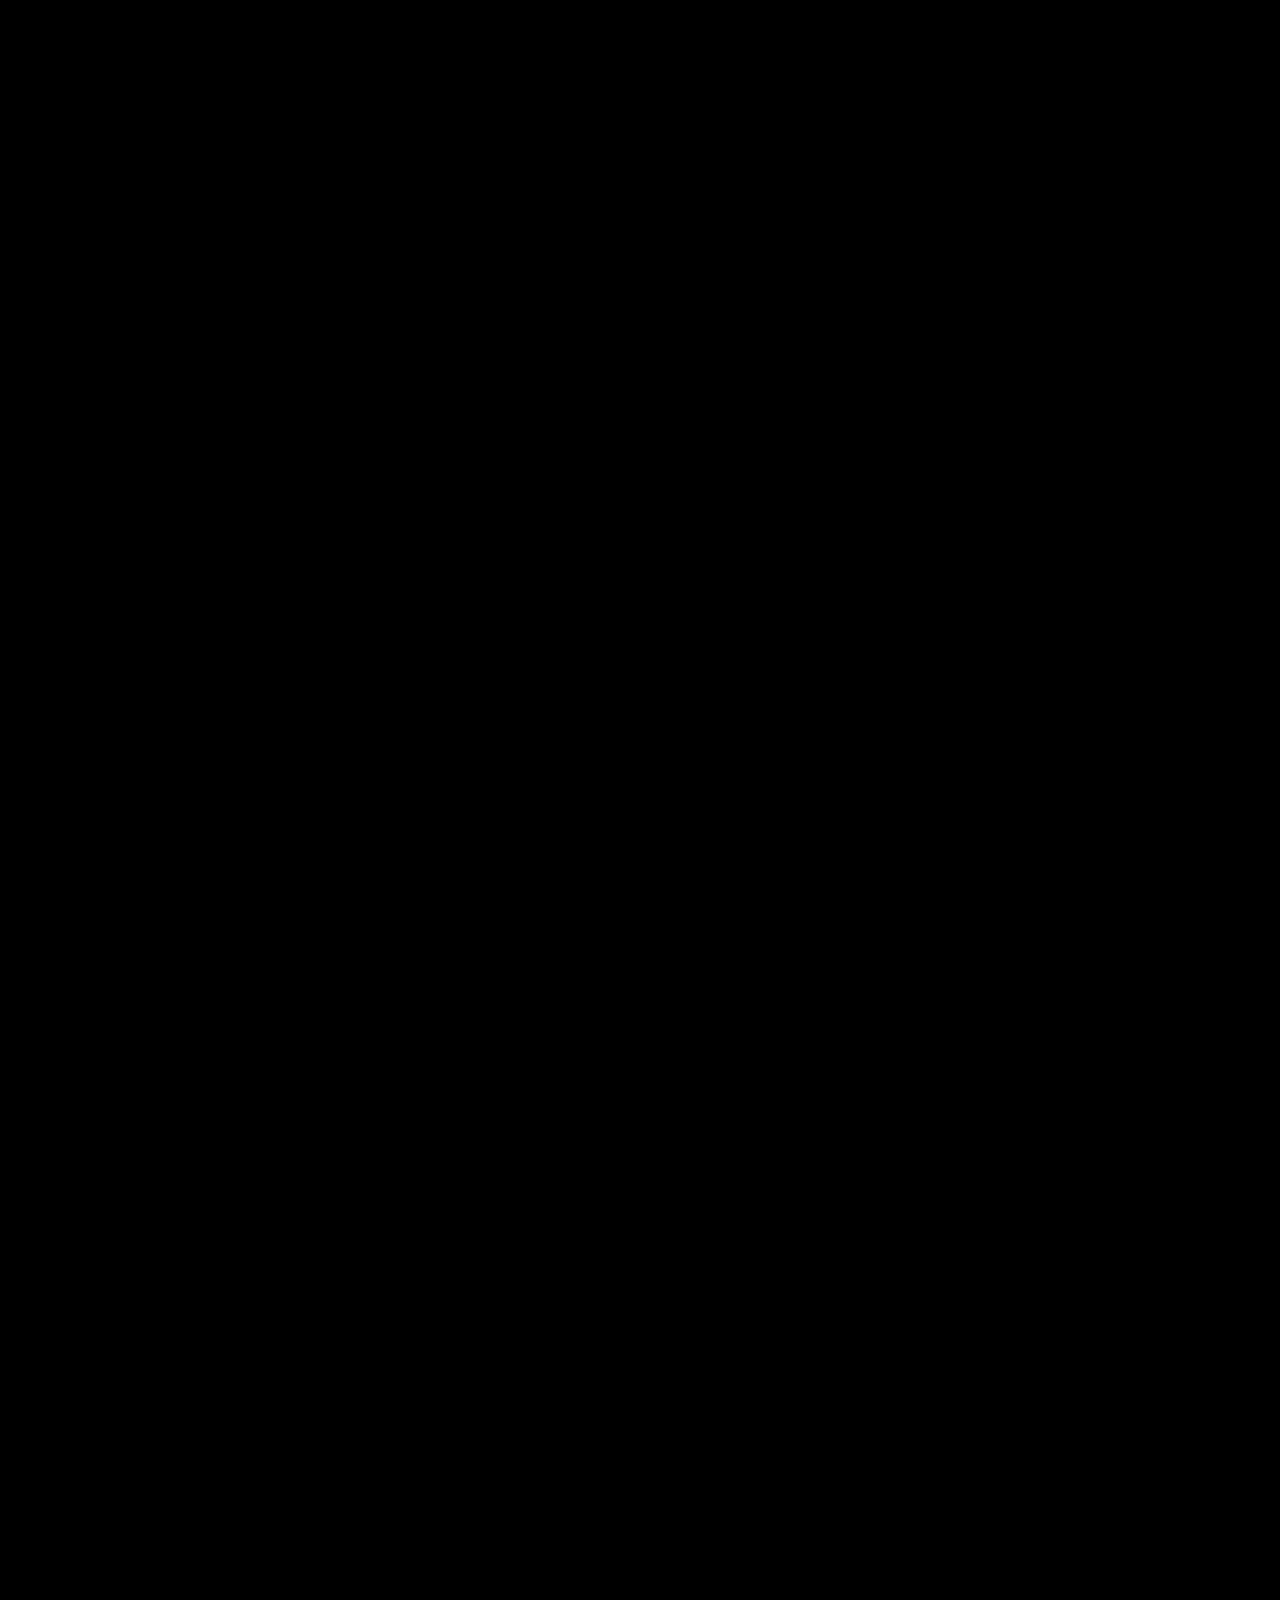
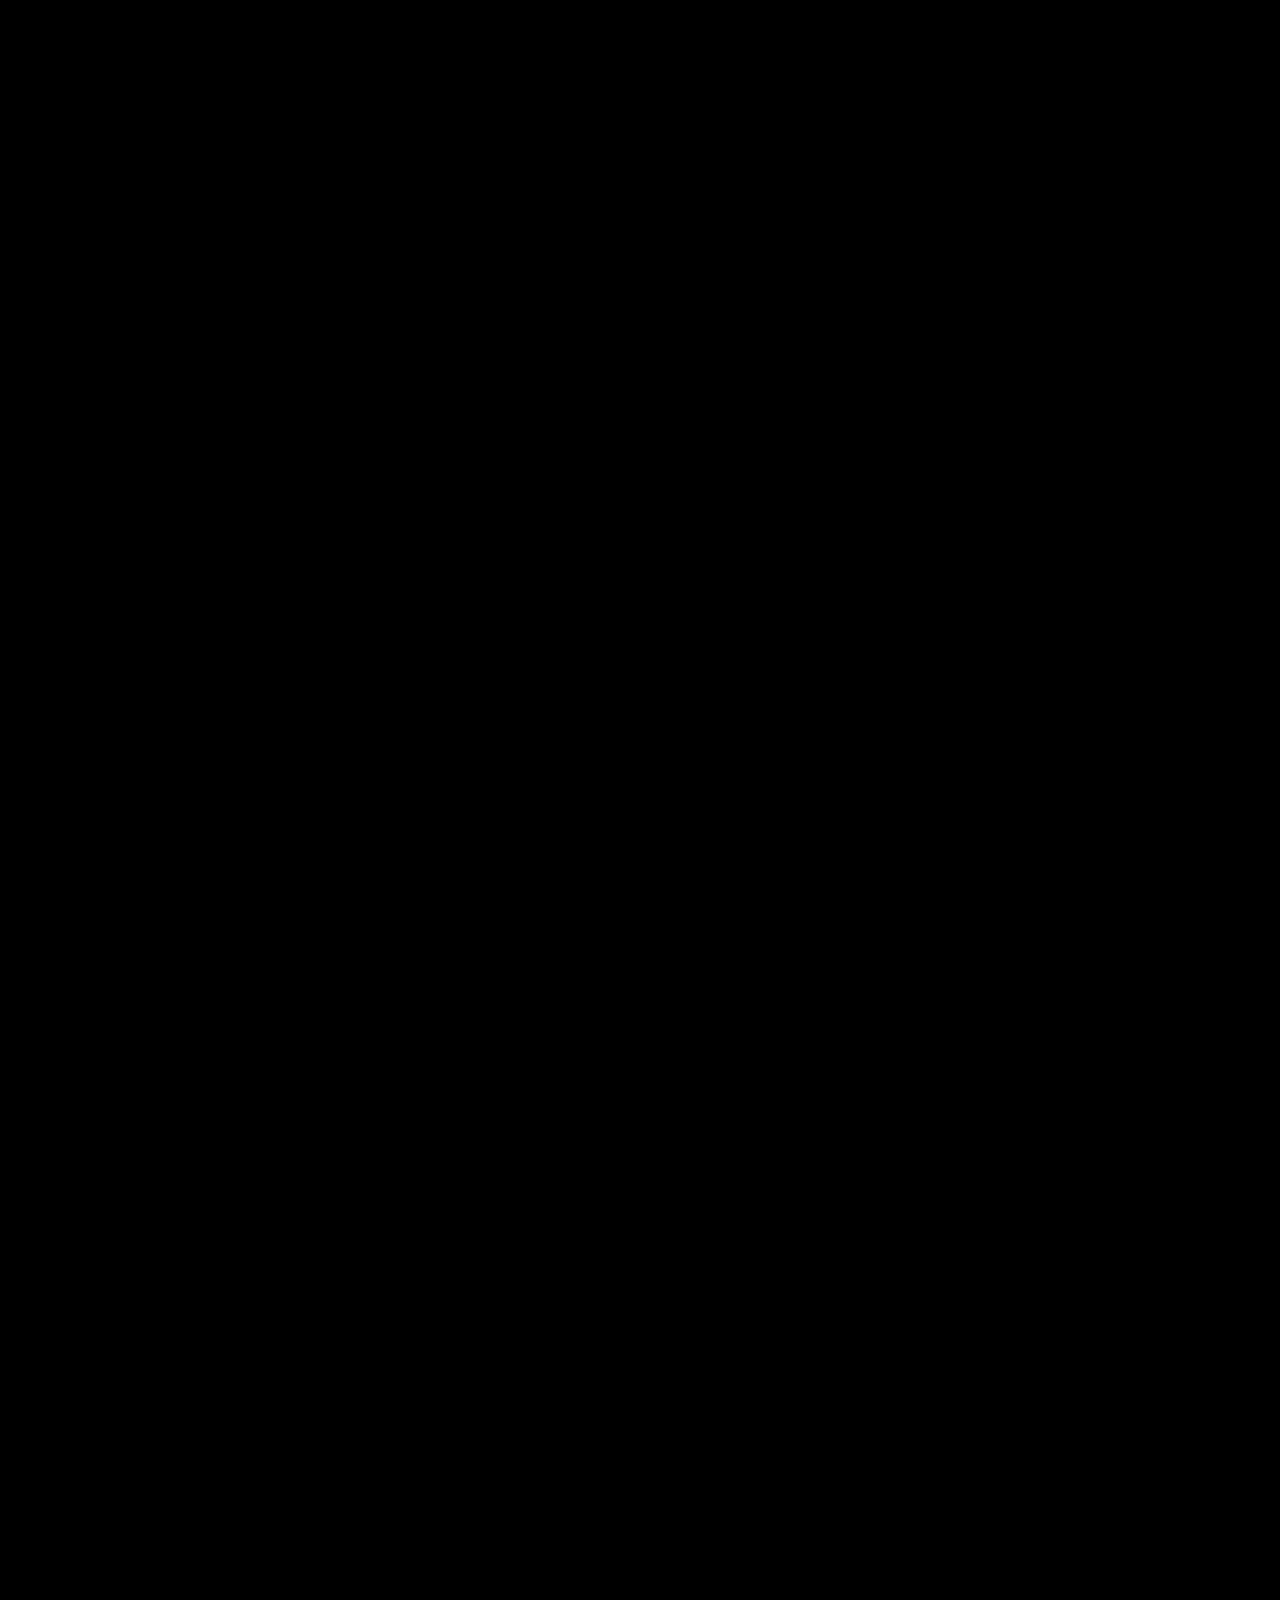
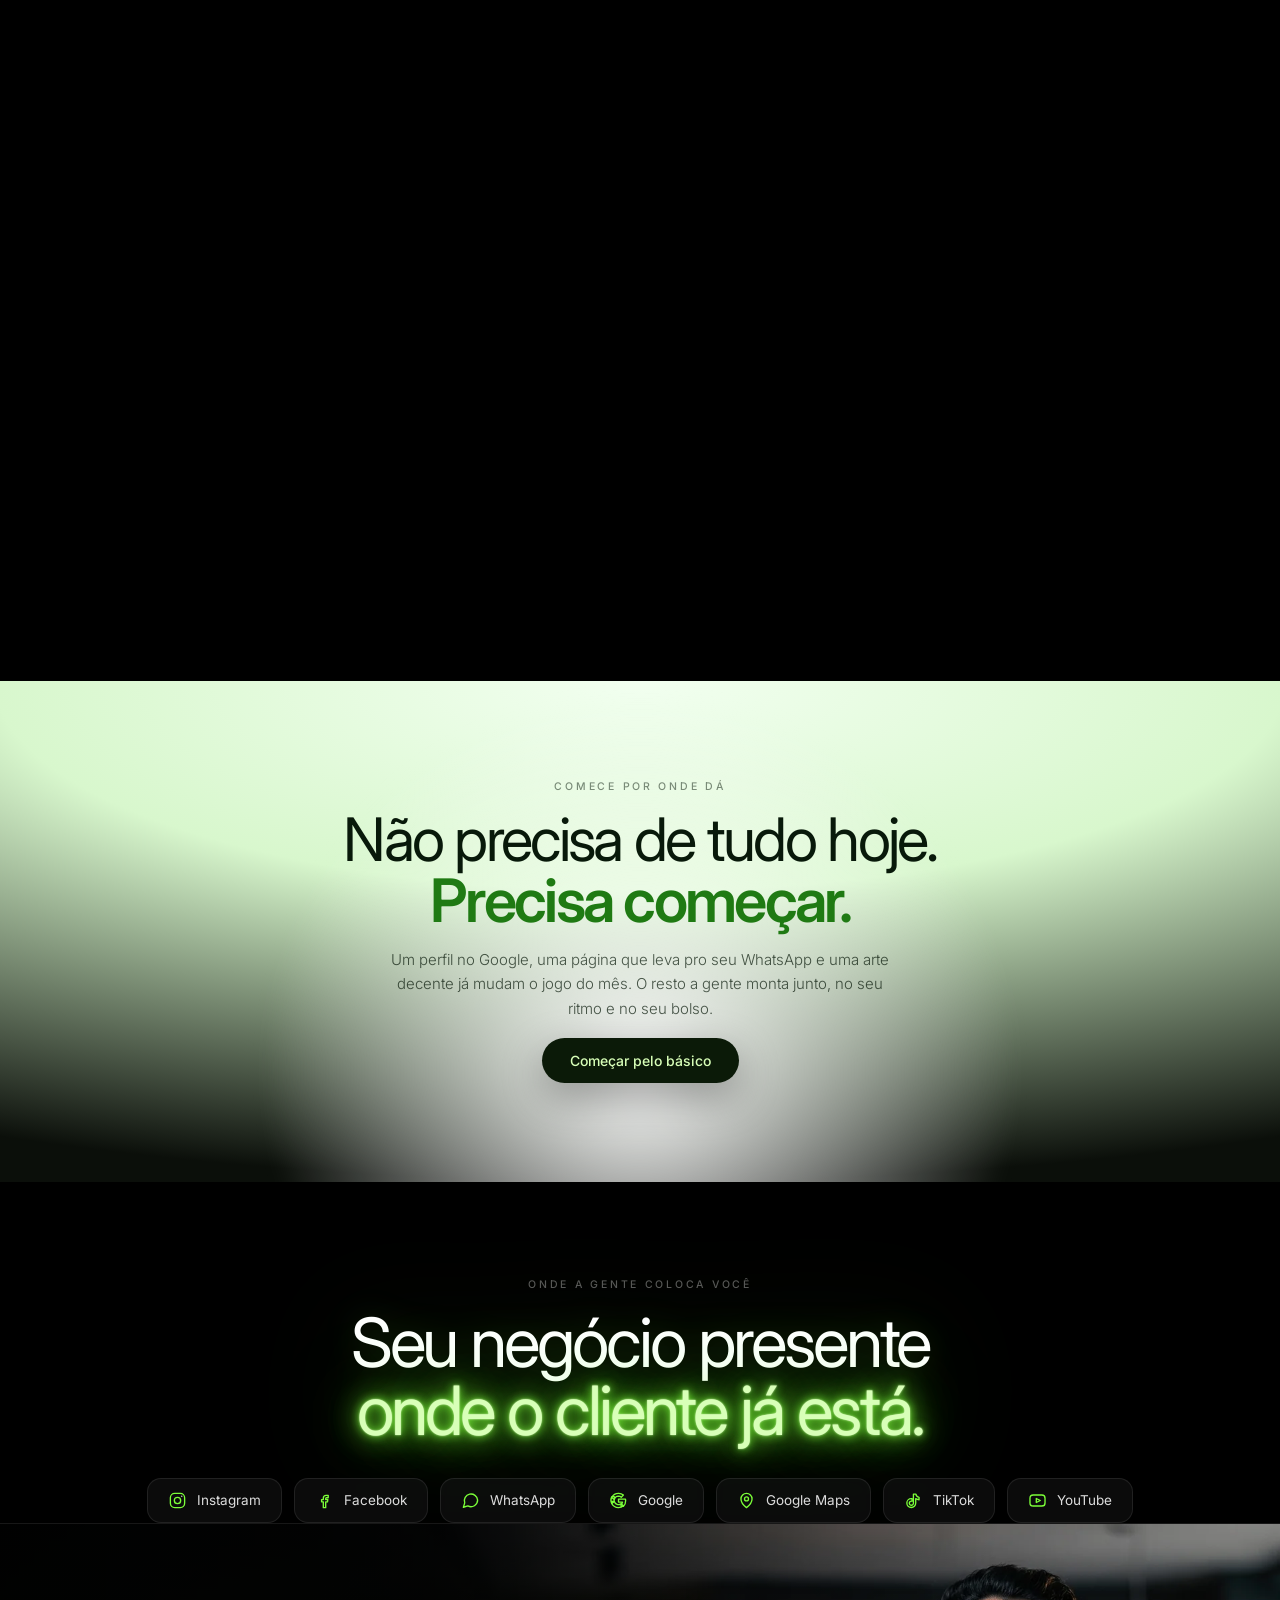
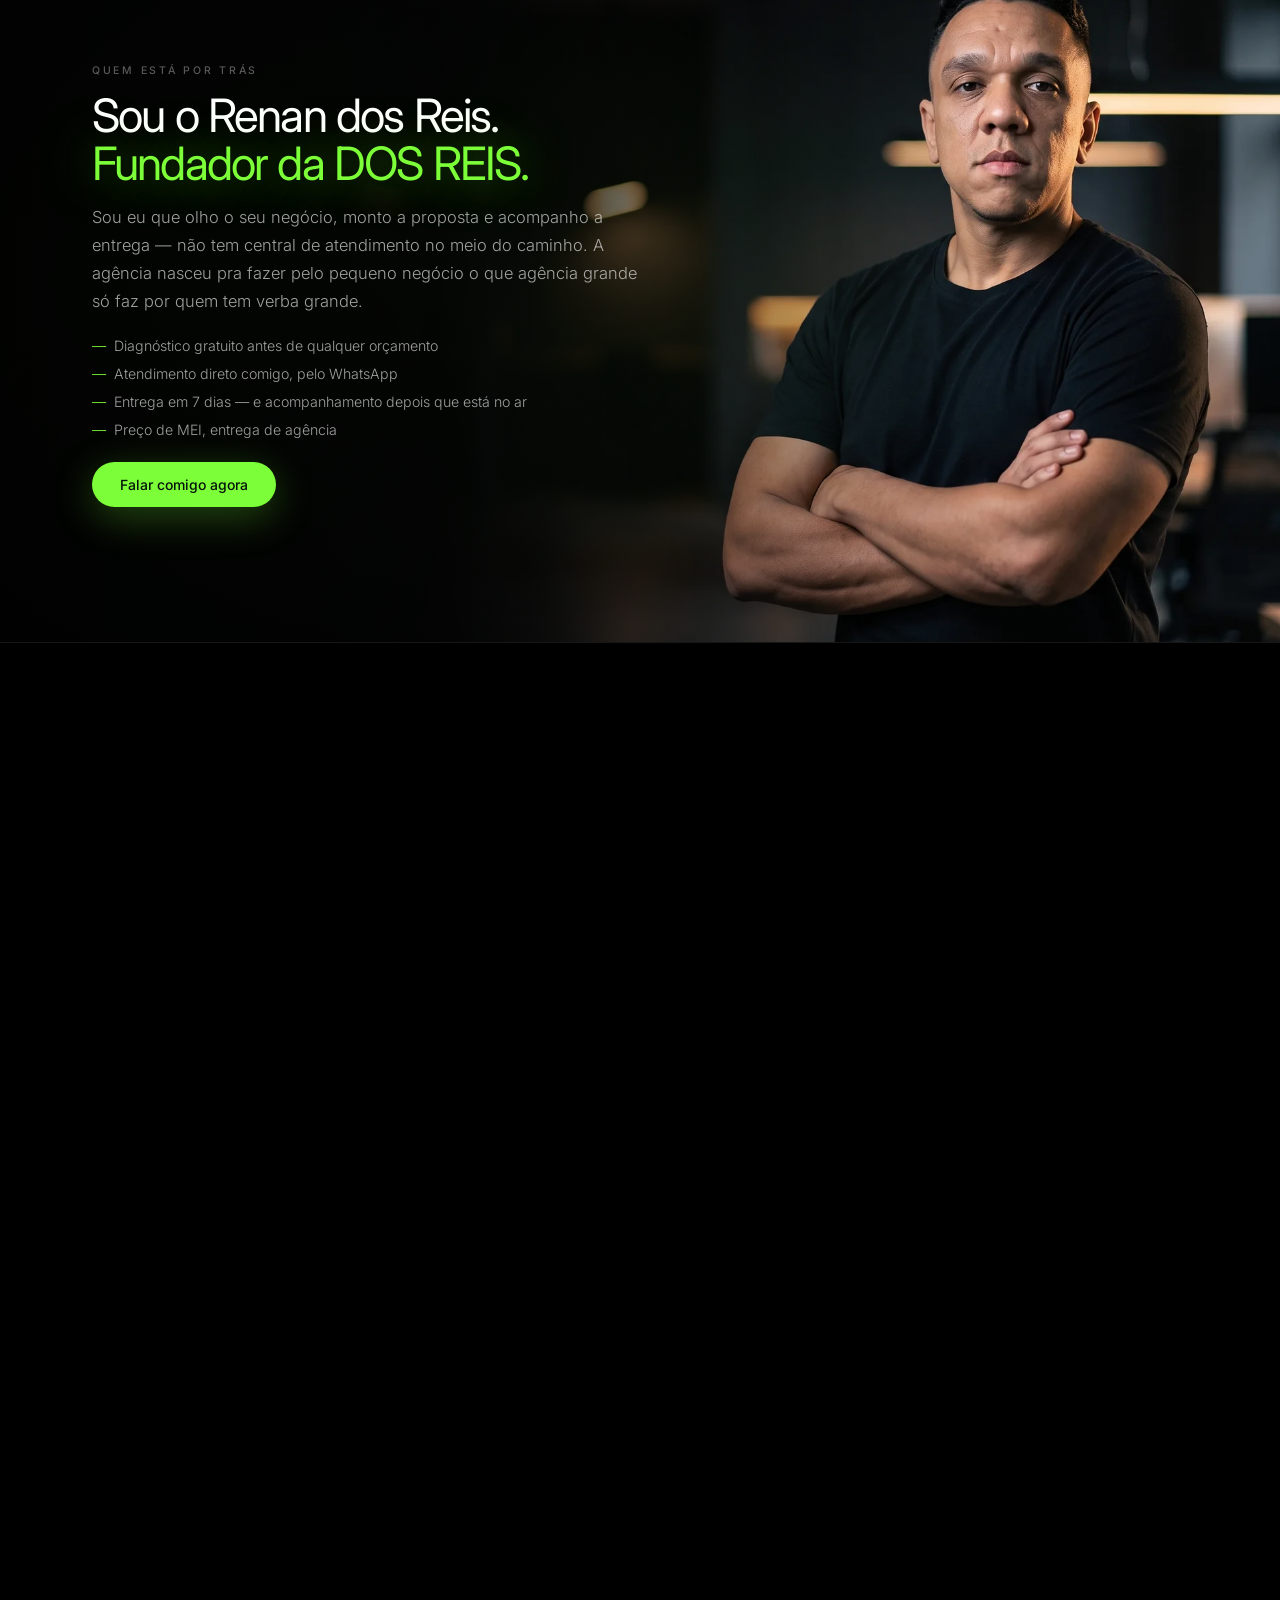
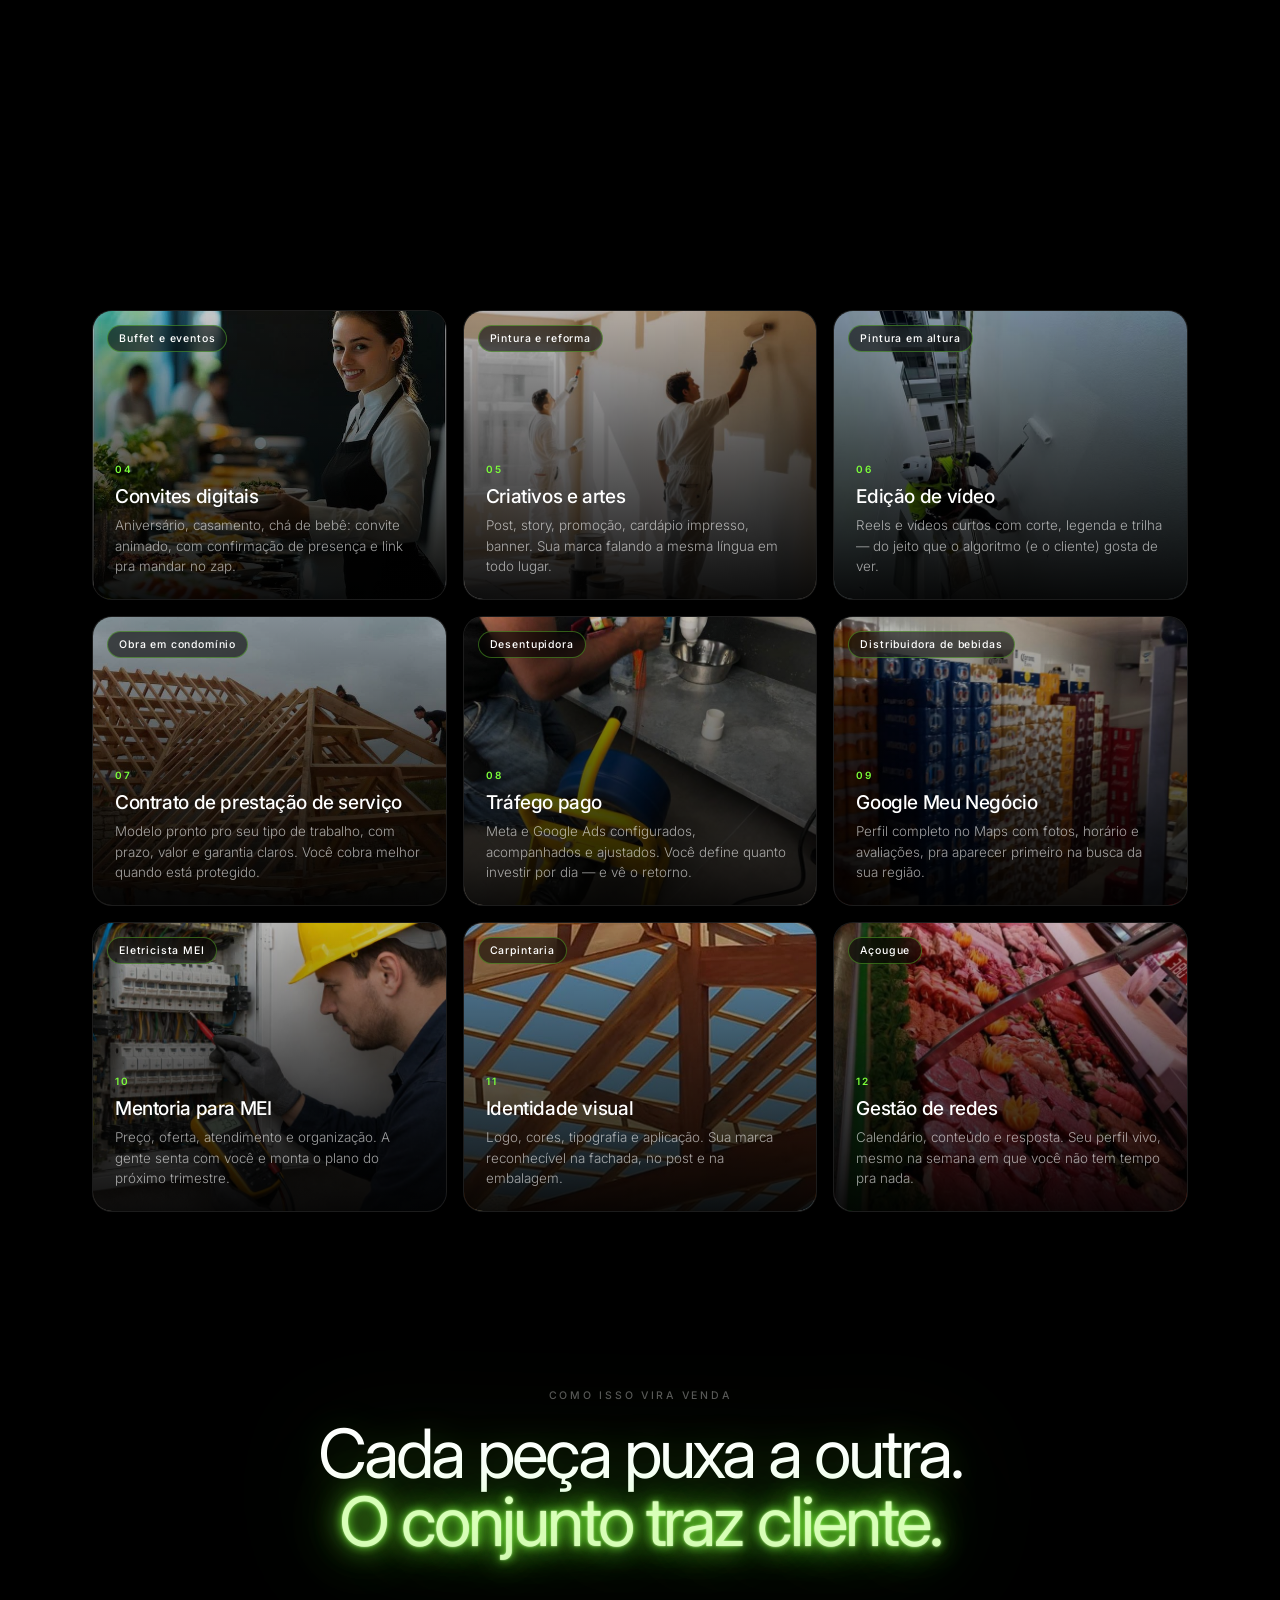
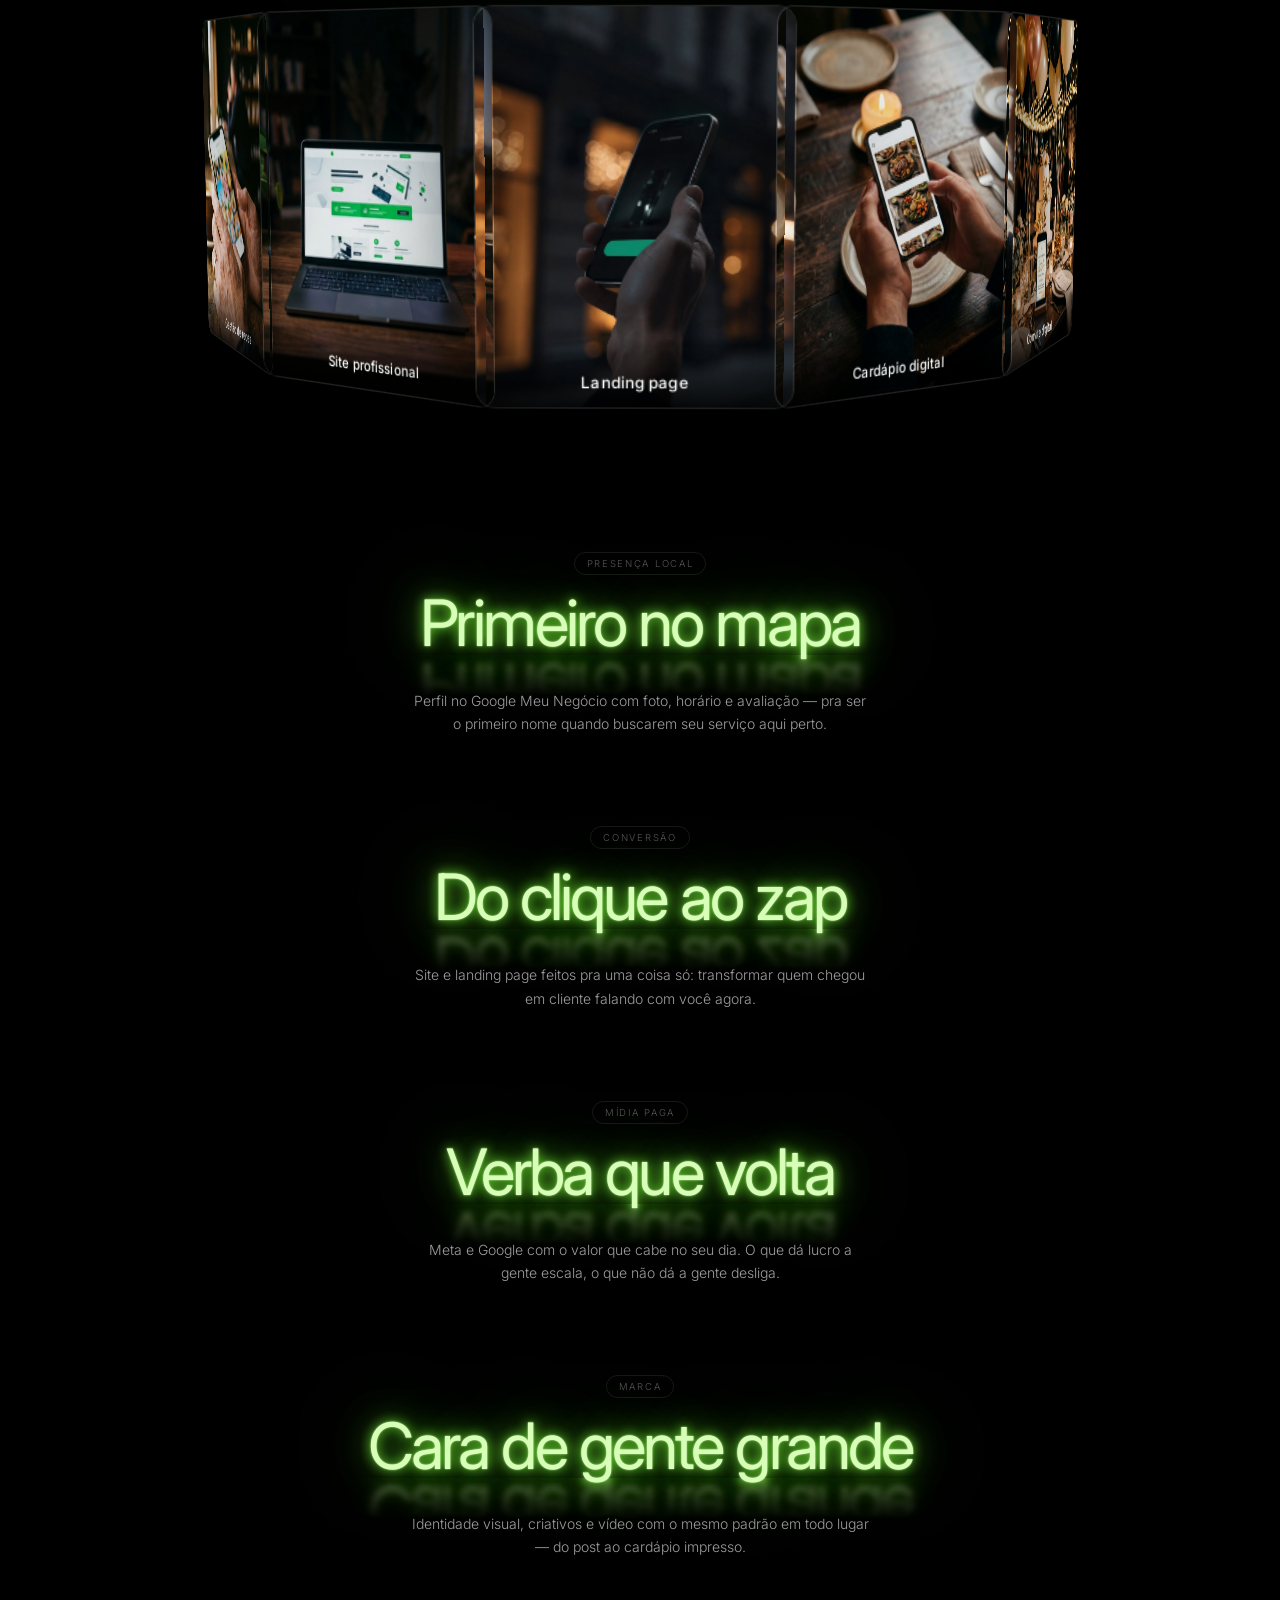
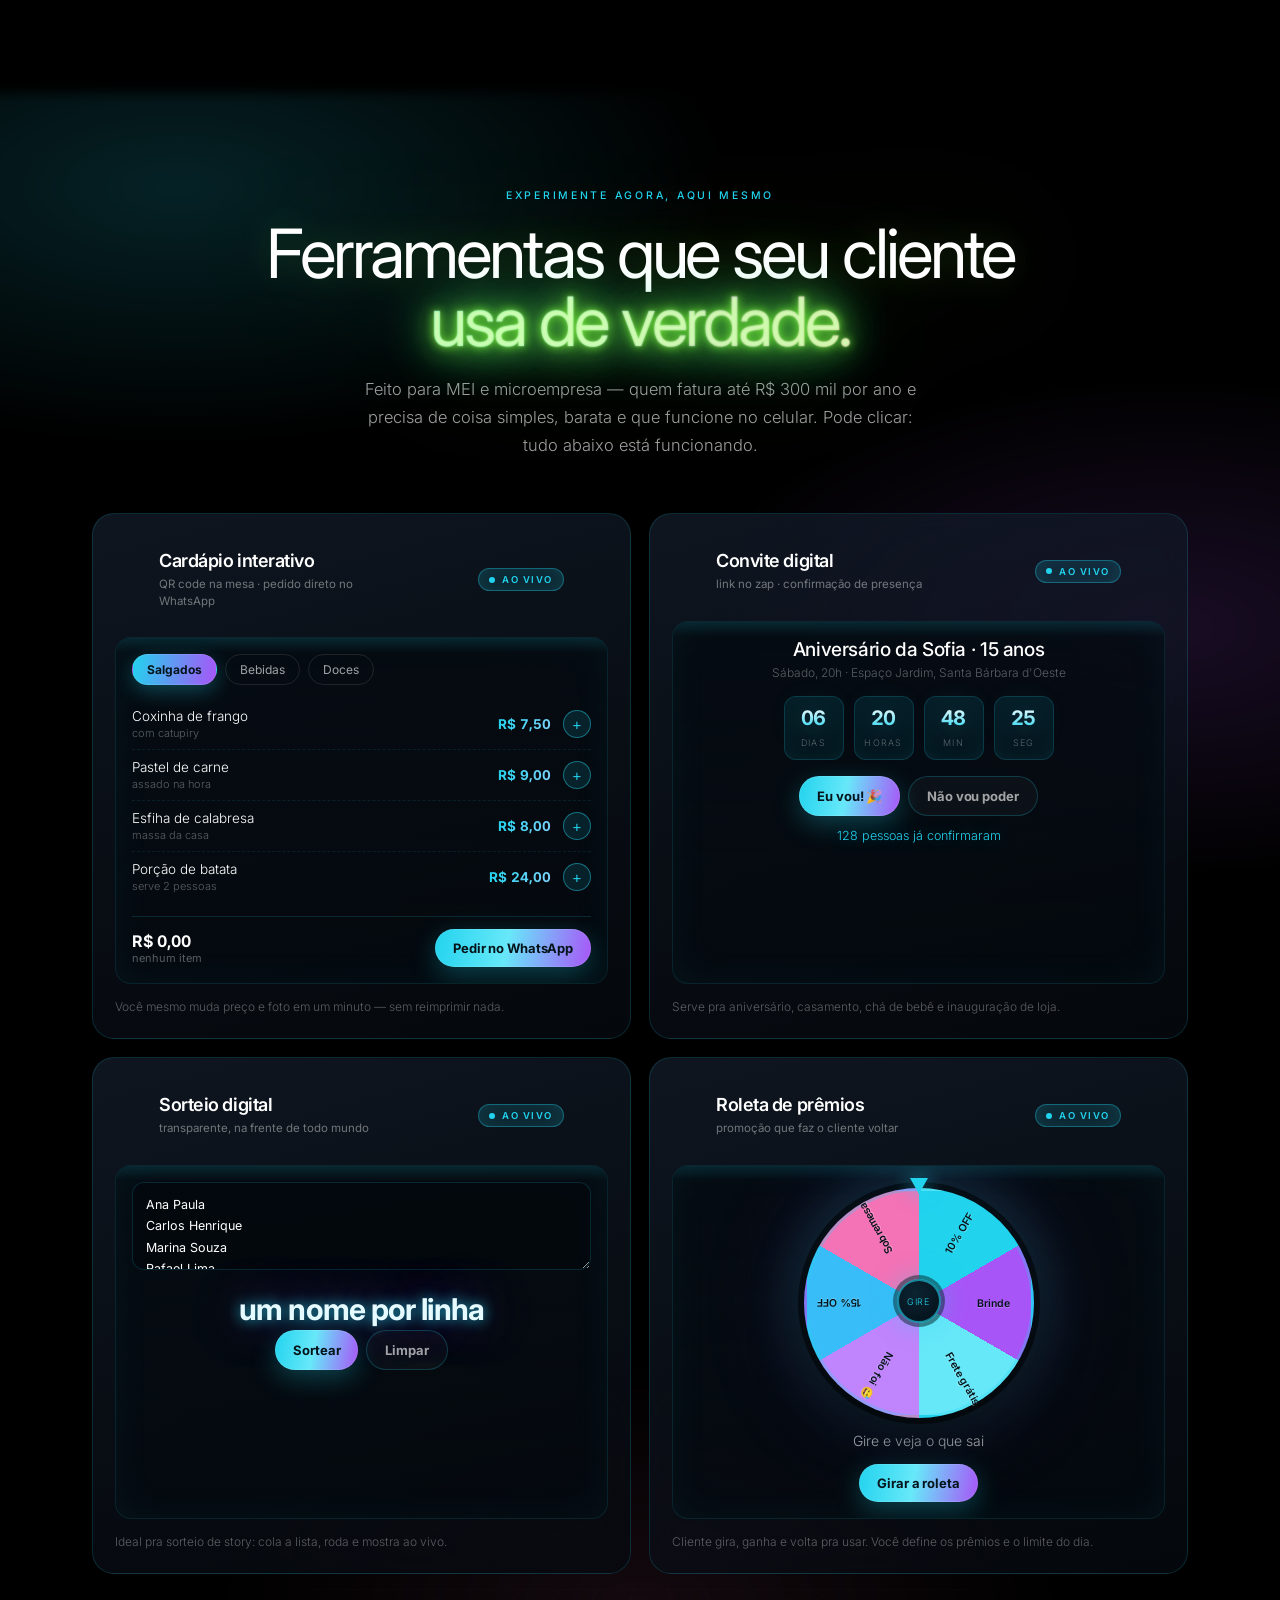
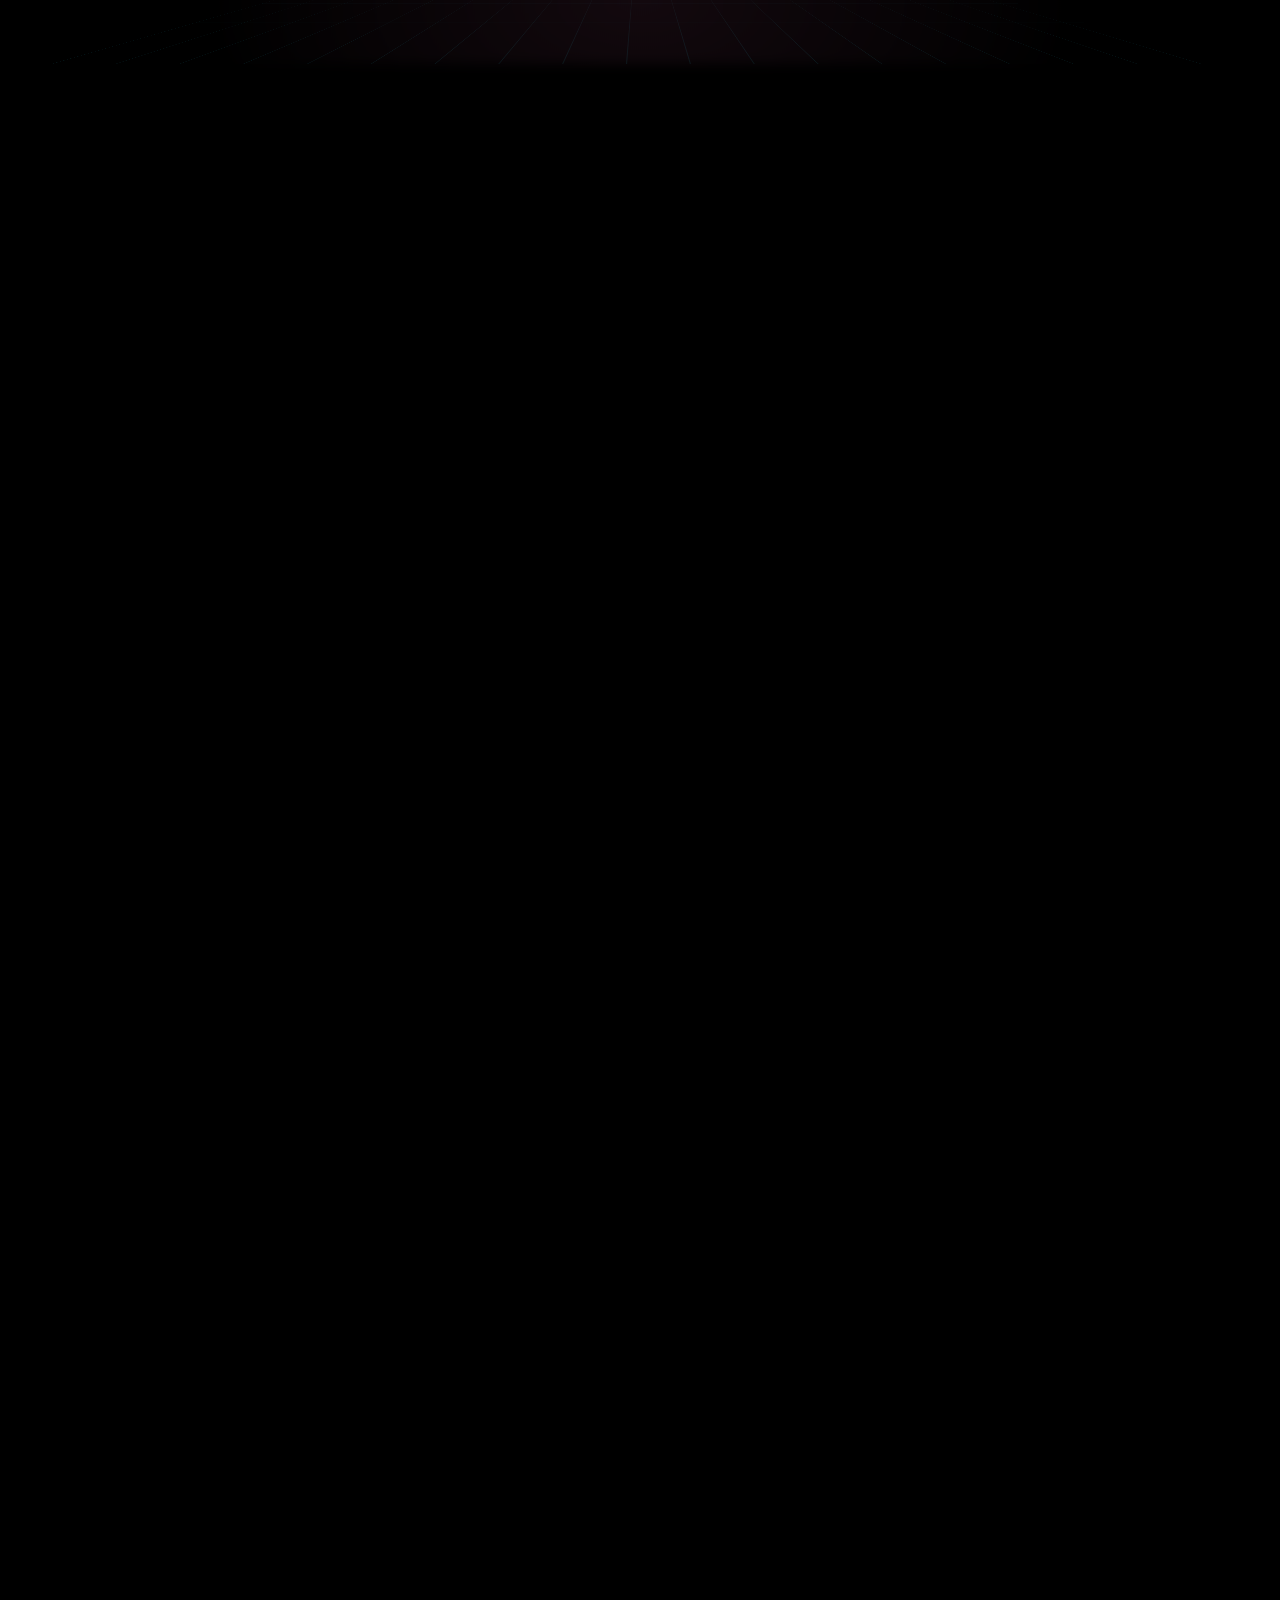
==== commit fd6689e2: "Marionete com as poses do video de referencia + logos reais nos Sistemas - Robo troca de pose pelo g" ====
--- a/index.html
+++ b/index.html
@@ -266,8 +266,11 @@
   .sist{position:relative;display:flex;flex-direction:column;gap:12px;border:1px solid var(--line);border-radius:22px;padding:26px 24px;
         background:linear-gradient(160deg,rgba(124,255,57,.06),rgba(255,255,255,.02) 40%,rgba(0,0,0,.4));transition:transform .5s var(--ease),border-color .4s}
   .sist:hover{transform:translateY(-6px);border-color:rgba(124,255,57,.42)}
-  .sist .sig{width:48px;height:48px;border-radius:14px;display:grid;place-items:center;font-weight:600;font-size:15px;letter-spacing:.04em;color:#03130a;
-        background:var(--green);box-shadow:0 0 30px rgba(124,255,57,.35)}
+  .sist .sig{height:64px;min-width:64px;padding:8px;border-radius:16px;display:inline-flex;align-items:center;justify-content:flex-start;align-self:flex-start;
+        background:rgba(255,255,255,.95);box-shadow:0 0 30px rgba(124,255,57,.22),inset 0 0 0 1px rgba(255,255,255,.6)}
+  .sist .sig img{height:100%;width:auto;max-width:150px;object-fit:contain;display:block}
+  .sist .sig.dark{background:#020403;box-shadow:0 0 30px rgba(124,255,57,.22),inset 0 0 0 1px rgba(124,255,57,.25)}
+  .sist .sig.full{padding:0;overflow:hidden}
   .sist .tg{font-size:10.5px;letter-spacing:.2em;text-transform:uppercase;color:var(--green);font-weight:600}
   .sist h3{font-size:22px;font-weight:500;letter-spacing:-.02em}
   .sist p{font-size:14px;line-height:1.6;color:var(--fg2)}
@@ -1264,15 +1267,15 @@
     <p class="body">Além de marketing, a DOS REIS tem sistemas prontos para quem já passou da fase do caderninho. A gente instala, treina sua equipe e continua por perto.</p>
   </div>
   <div class="sist-grid">
-    <article class="sist rv"><span class="sig">AB</span><span class="tg">Projeto 3D da obra</span><h3>Acqua Belo</h3><p>Planta cotada, 3D, fachada, corte e orçamento da obra em um lugar só. O cliente vê a obra pronta antes do primeiro tijolo.</p><ul><li>Empreiteiro e construtora</li><li>Piscina e reforma</li><li>Obra em condomínio</li></ul>
+    <article class="sist rv"><span class="sig full"><img src="assets/img/sistemas/acqua-belo.webp" alt="Logo Acqua Belo" width="160" height="160" loading="lazy"></span><span class="tg">Projeto 3D da obra</span><h3>Acqua Belo</h3><p>Planta cotada, 3D, fachada, corte e orçamento da obra em um lugar só. O cliente vê a obra pronta antes do primeiro tijolo.</p><ul><li>Empreiteiro e construtora</li><li>Piscina e reforma</li><li>Obra em condomínio</li></ul>
       <a class="btn line" href="https://wa.me/5519988013439?text=Quero%20ver%20o%20Acqua%20Belo%20%28projeto%203D%20de%20obra%29." target="_blank" rel="noopener">Quero uma demonstração</a></article>
-    <article class="sist rv"><span class="sig">DR</span><span class="tg">Dinheiro organizado</span><h3>Dos Reis Financeiro</h3><p>Contas a pagar e a receber, fluxo de caixa e cobrança no WhatsApp. Você sabe quanto entrou, quanto sai e quem está devendo.</p><ul><li>MEI e microempresa</li><li>Prestador de serviço</li><li>Quem vende fiado</li></ul>
+    <article class="sist rv"><span class="sig"><img src="assets/img/sistemas/dosreis-financeiro.webp" alt="Logo Dos Reis Financeiro" width="160" height="160" loading="lazy"></span><span class="tg">Dinheiro organizado</span><h3>Dos Reis Financeiro</h3><p>Contas a pagar e a receber, fluxo de caixa e cobrança no WhatsApp. Você sabe quanto entrou, quanto sai e quem está devendo.</p><ul><li>MEI e microempresa</li><li>Prestador de serviço</li><li>Quem vende fiado</li></ul>
       <a class="btn line" href="https://wa.me/5519988013439?text=Quero%20ver%20o%20Dos%20Reis%20Financeiro." target="_blank" rel="noopener">Quero uma demonstração</a></article>
-    <article class="sist rv"><span class="sig">SE</span><span class="tg">Inglês com professora virtual</span><h3>Speak Easy</h3><p>Aulas curtas de conversação no celular, com professora em vídeo e progresso salvo. Para a equipe atender turista e cliente de fora.</p><ul><li>Comércio e turismo</li><li>Equipe de atendimento</li><li>Quem quer viajar</li></ul>
+    <article class="sist rv"><span class="sig dark"><img src="assets/img/sistemas/speak-easy.webp" alt="Logo Speak Easy" width="160" height="160" loading="lazy"></span><span class="tg">Inglês com professora virtual</span><h3>Speak Easy</h3><p>Aulas curtas de conversação no celular, com professora em vídeo e progresso salvo. Para a equipe atender turista e cliente de fora.</p><ul><li>Comércio e turismo</li><li>Equipe de atendimento</li><li>Quem quer viajar</li></ul>
       <a class="btn line" href="https://wa.me/5519988013439?text=Quero%20ver%20o%20Speak%20Easy%20%28ingl%C3%AAs%29." target="_blank" rel="noopener">Quero uma demonstração</a></article>
-    <article class="sist rv"><span class="sig">TV</span><span class="tg">Gestão completa da loja</span><h3>Torres Viana ERP</h3><p>Estoque, vendas, caixa, compras e atendimento no WhatsApp com IA. Feito para farmácia, mercado e distribuidora que precisam de controle de verdade.</p><ul><li>Farmácia e drogaria</li><li>Mercado e distribuidora</li><li>Loja com estoque</li></ul>
+    <article class="sist rv"><span class="sig"><img src="assets/img/sistemas/torres-viana.webp" alt="Logo Torres Viana ERP" width="160" height="160" loading="lazy"></span><span class="tg">Gestão completa da loja</span><h3>Torres Viana ERP</h3><p>Estoque, vendas, caixa, compras e atendimento no WhatsApp com IA. Feito para farmácia, mercado e distribuidora que precisam de controle de verdade.</p><ul><li>Farmácia e drogaria</li><li>Mercado e distribuidora</li><li>Loja com estoque</li></ul>
       <a class="btn line" href="https://wa.me/5519988013439?text=Quero%20ver%20o%20Torres%20Viana%20ERP." target="_blank" rel="noopener">Quero uma demonstração</a></article>
-    <article class="sist rv"><span class="sig">LI</span><span class="tg">Frete e entrega sob controle</span><h3>Logística Inteligente</h3><p>Cotação de frete, ordem de coleta, frota própria, rastreio por GPS e torre de controle das entregas.</p><ul><li>Transportadora</li><li>Distribuidora de bebidas</li><li>Quem entrega todo dia</li></ul>
+    <article class="sist rv"><span class="sig"><img src="assets/img/sistemas/logistica.webp" alt="Logo Logística Inteligente" width="160" height="160" loading="lazy"></span><span class="tg">Frete e entrega sob controle</span><h3>Logística Inteligente</h3><p>Cotação de frete, ordem de coleta, frota própria, rastreio por GPS e torre de controle das entregas.</p><ul><li>Transportadora</li><li>Distribuidora de bebidas</li><li>Quem entrega todo dia</li></ul>
       <a class="btn line" href="https://wa.me/5519988013439?text=Quero%20ver%20a%20Log%C3%ADstica%20Inteligente." target="_blank" rel="noopener">Quero uma demonstração</a></article>
   </div>
 
@@ -1984,6 +1987,6 @@
   });
 })();
 </script>
-<script src="assets/js/marionete.js" defer></script>
+<script src="assets/js/marionete.js?v=poses4" defer></script>
 </body>
 </html>
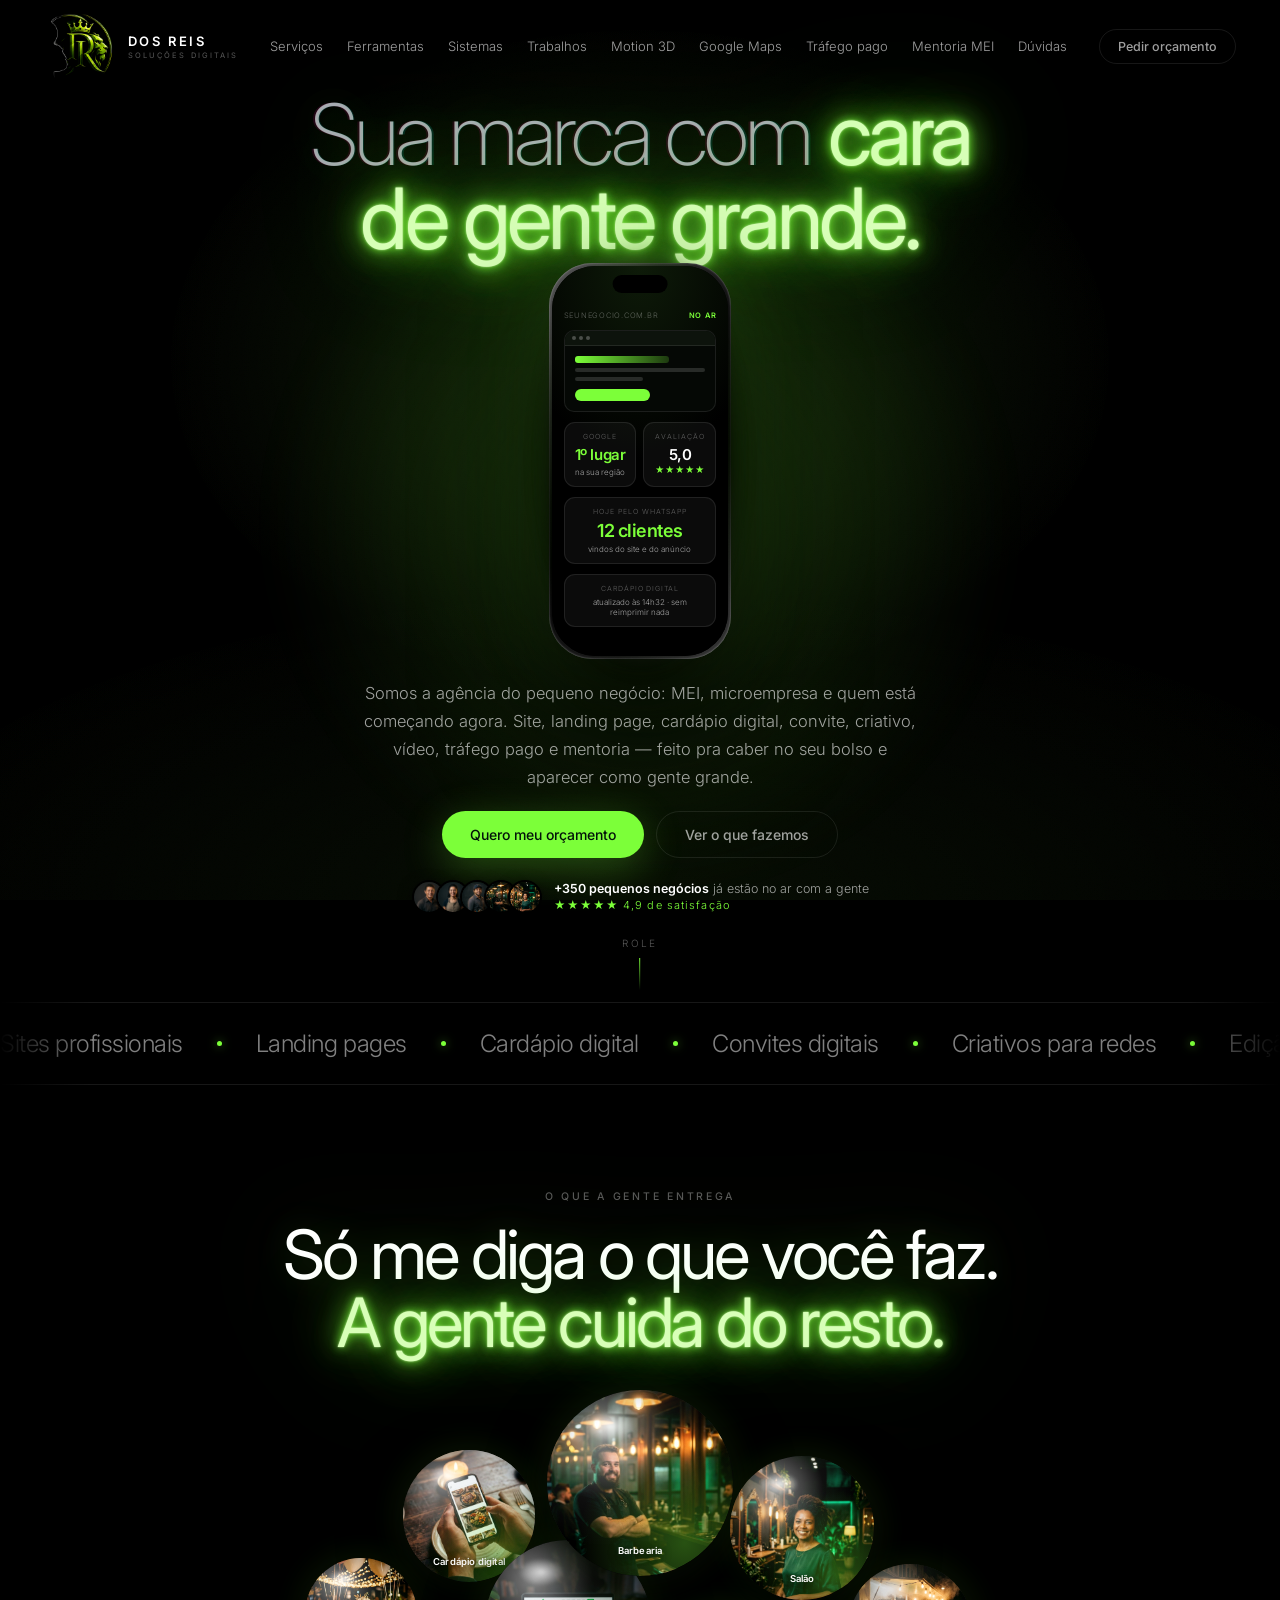
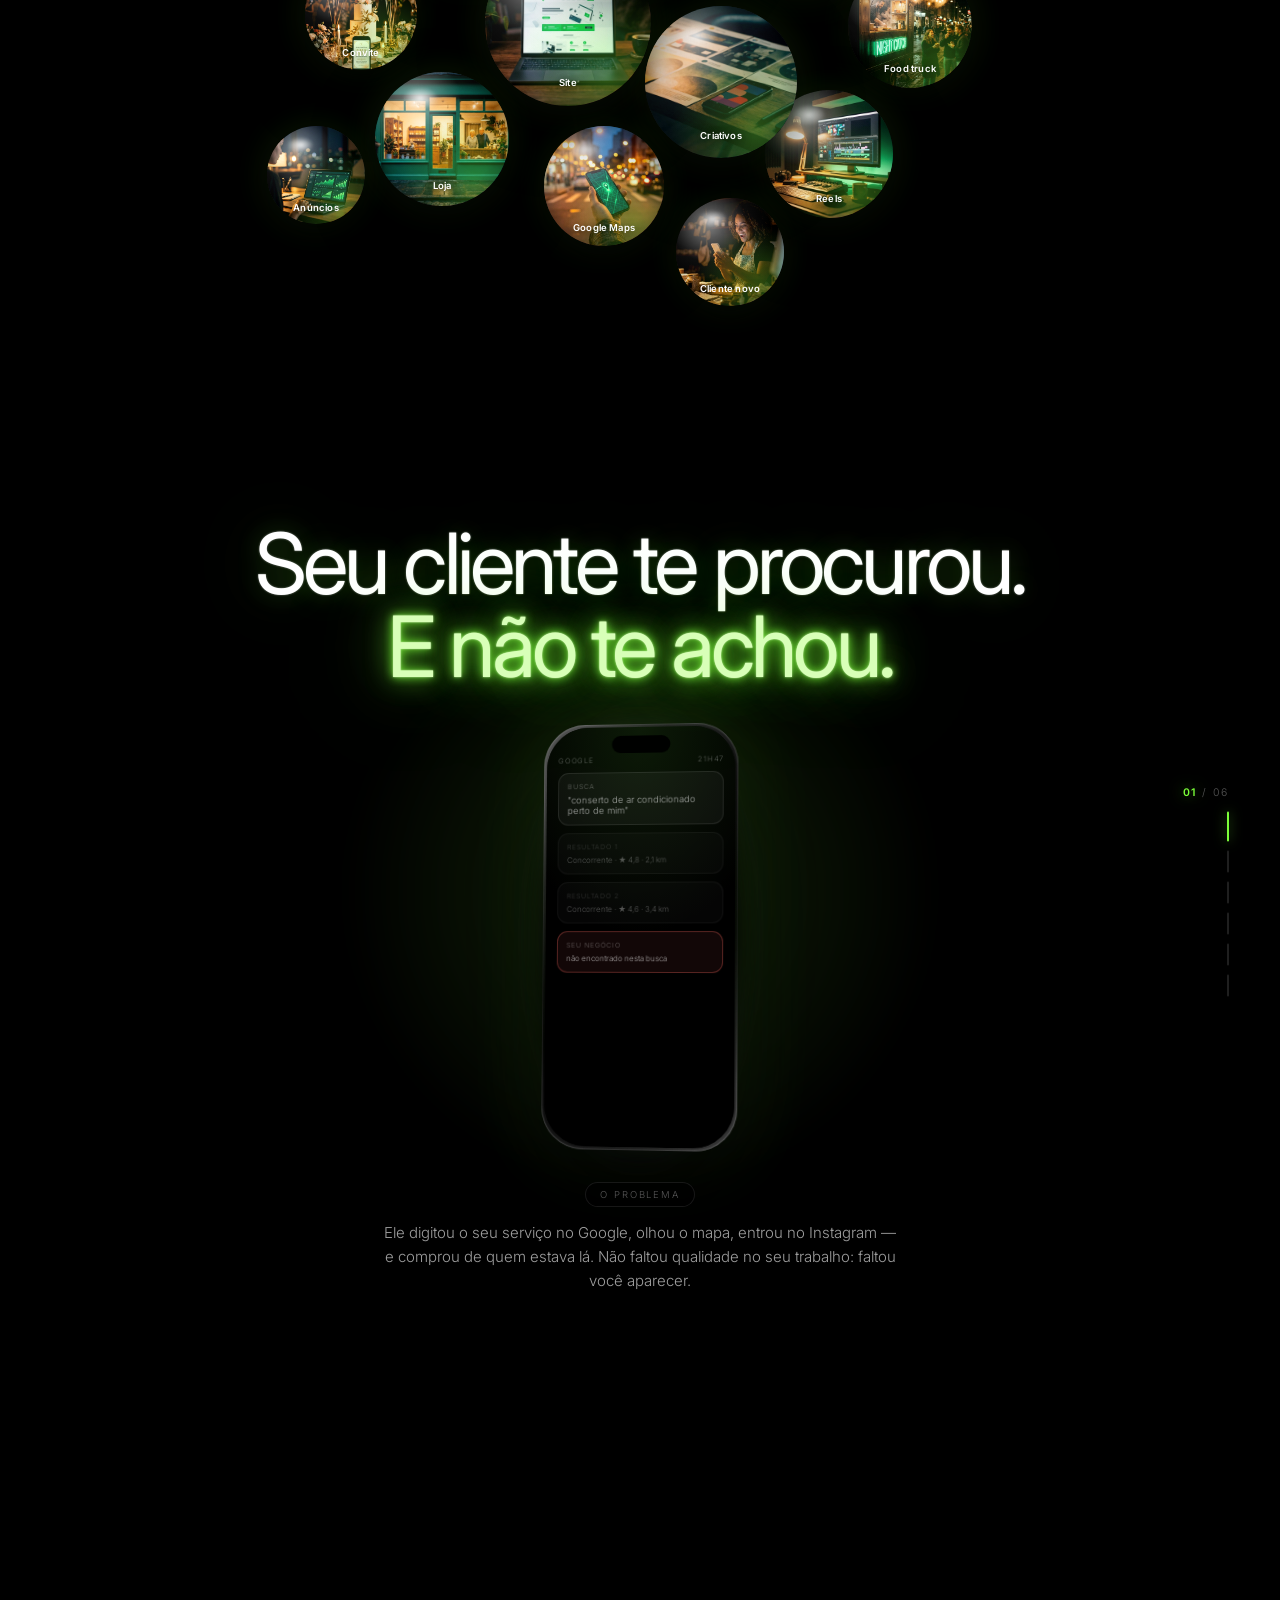
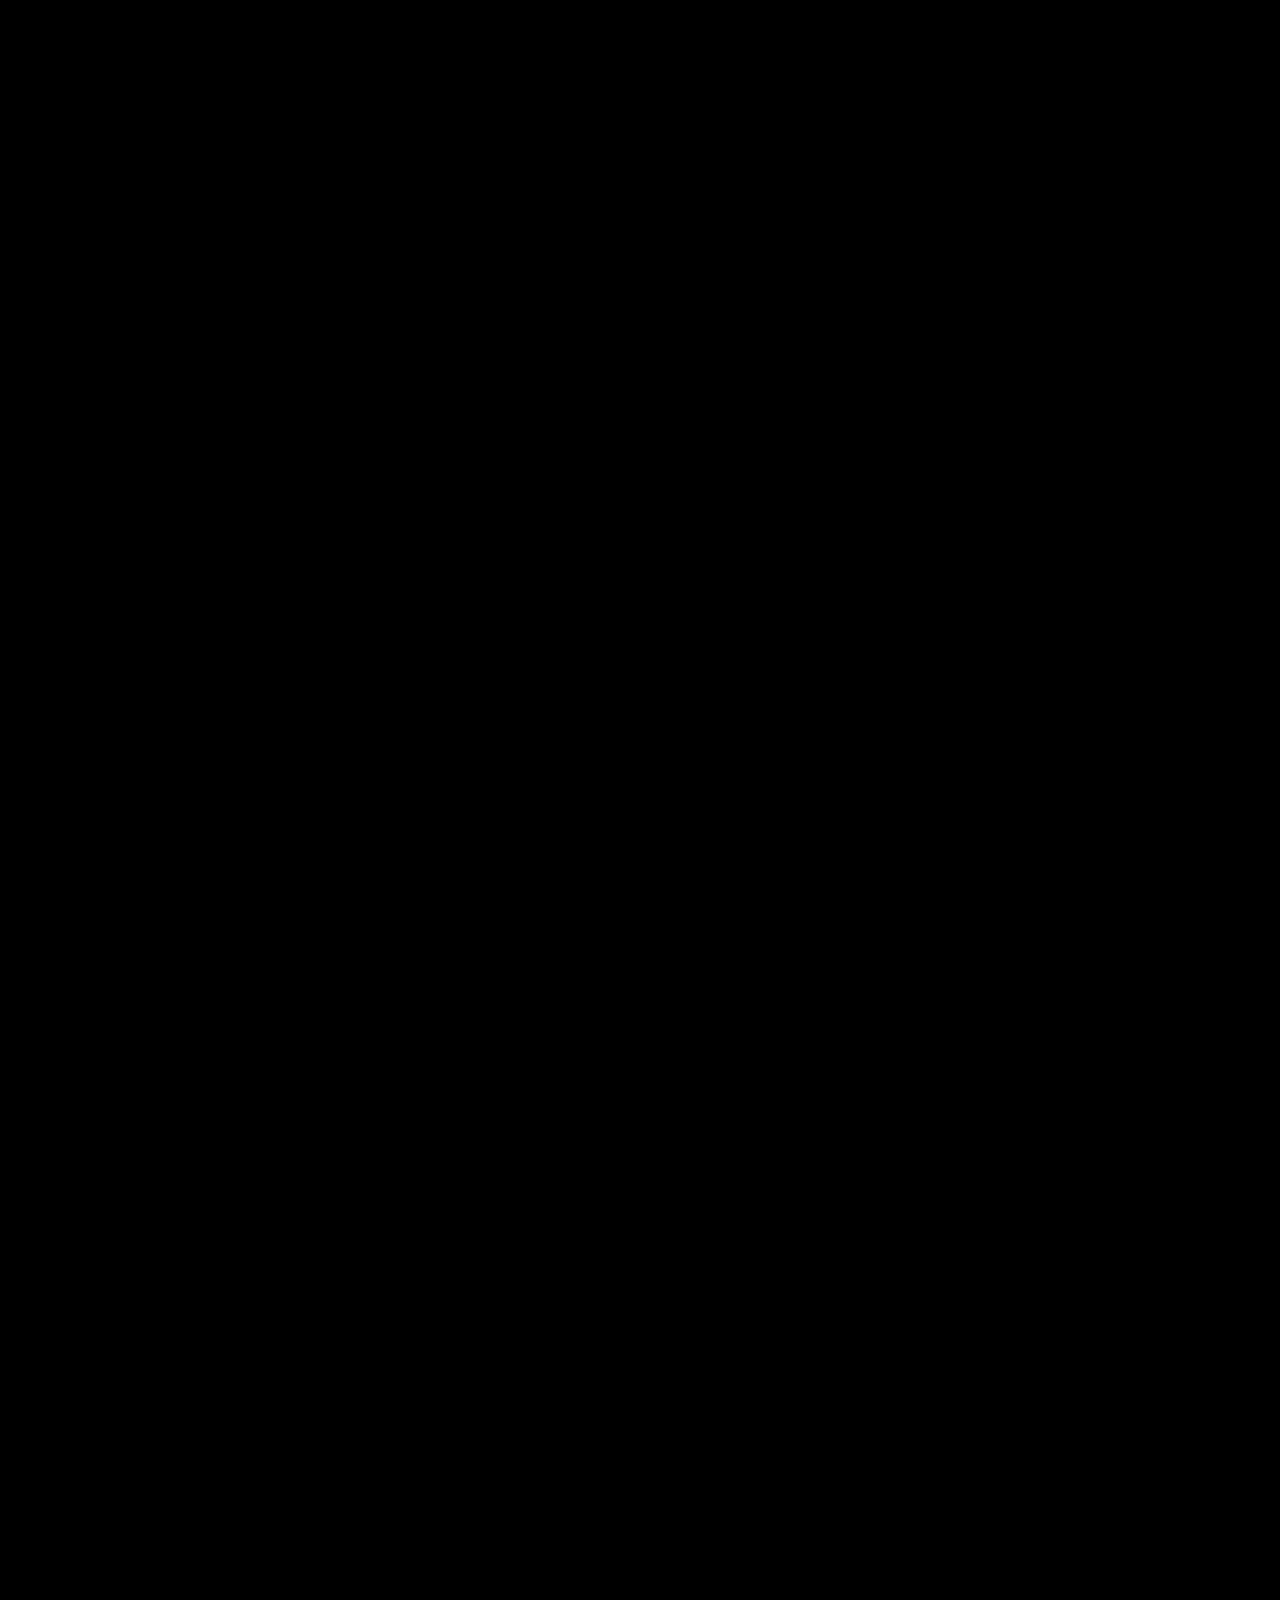
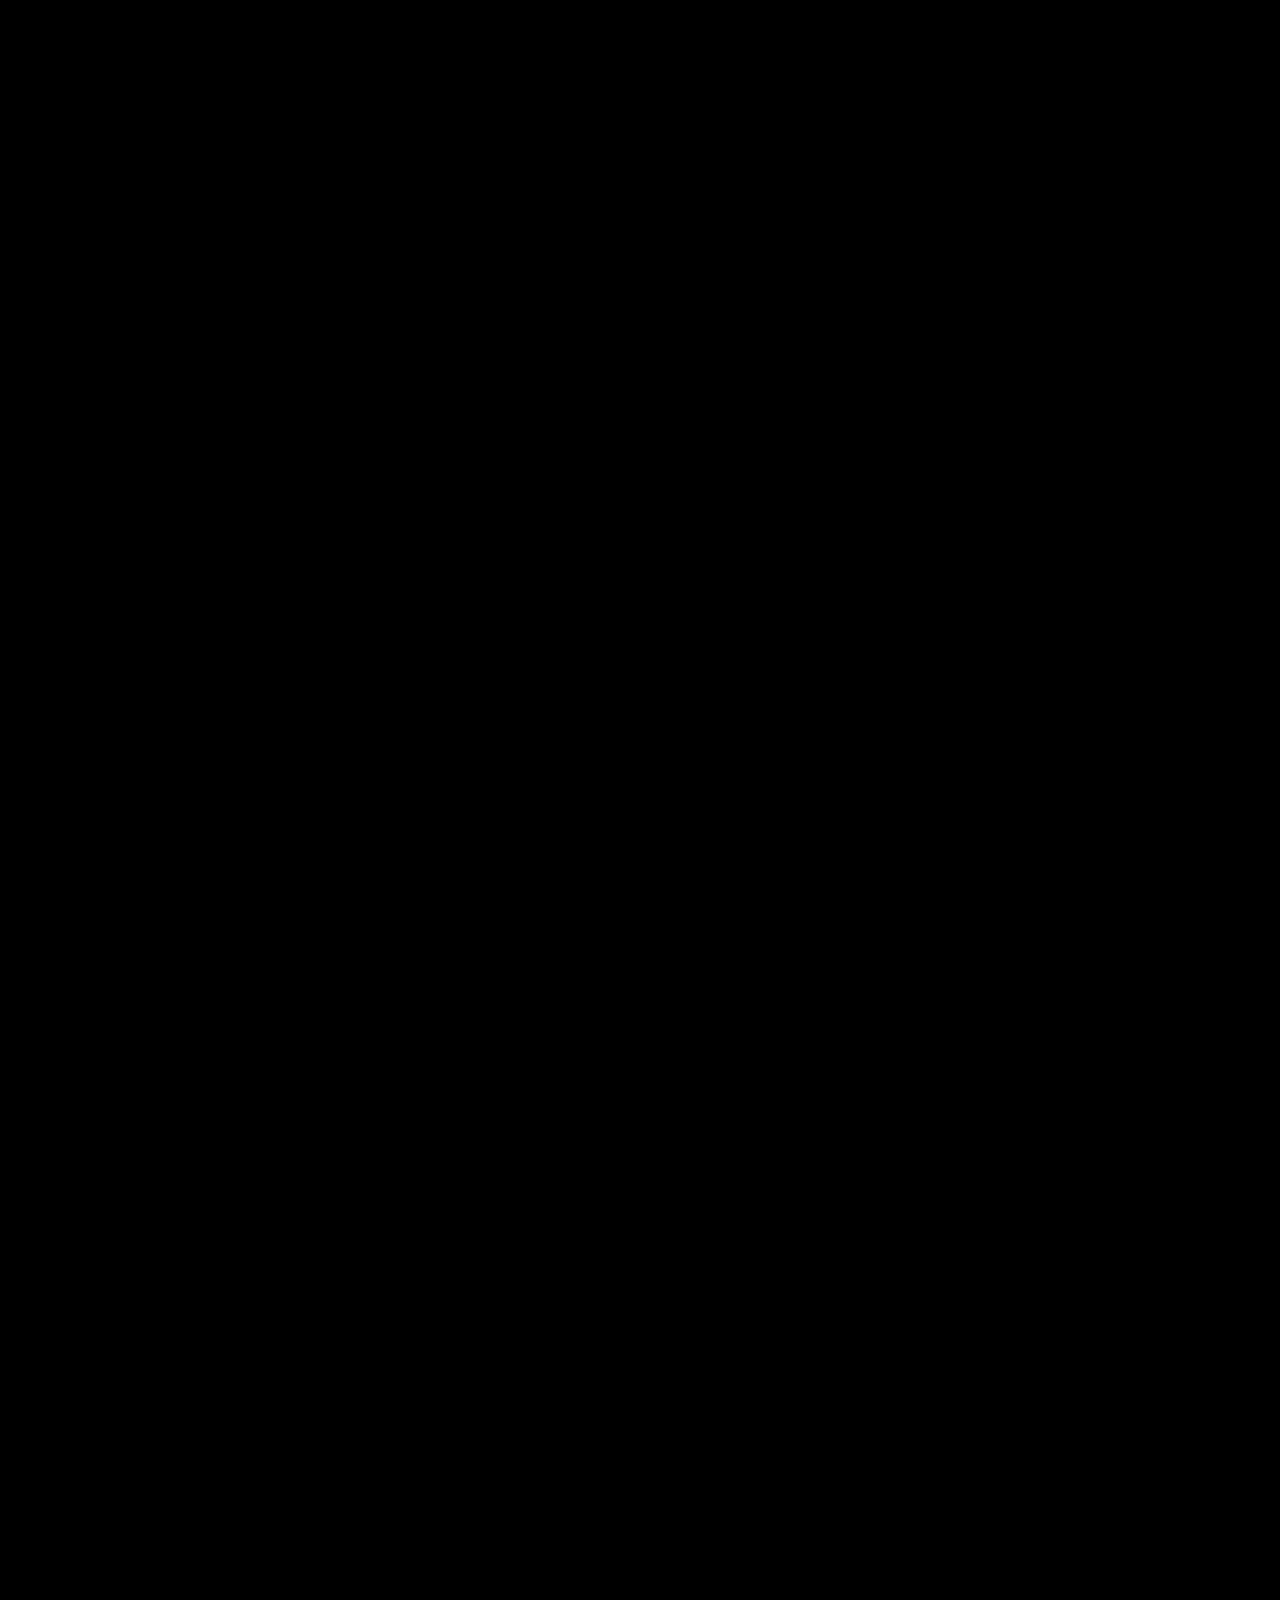
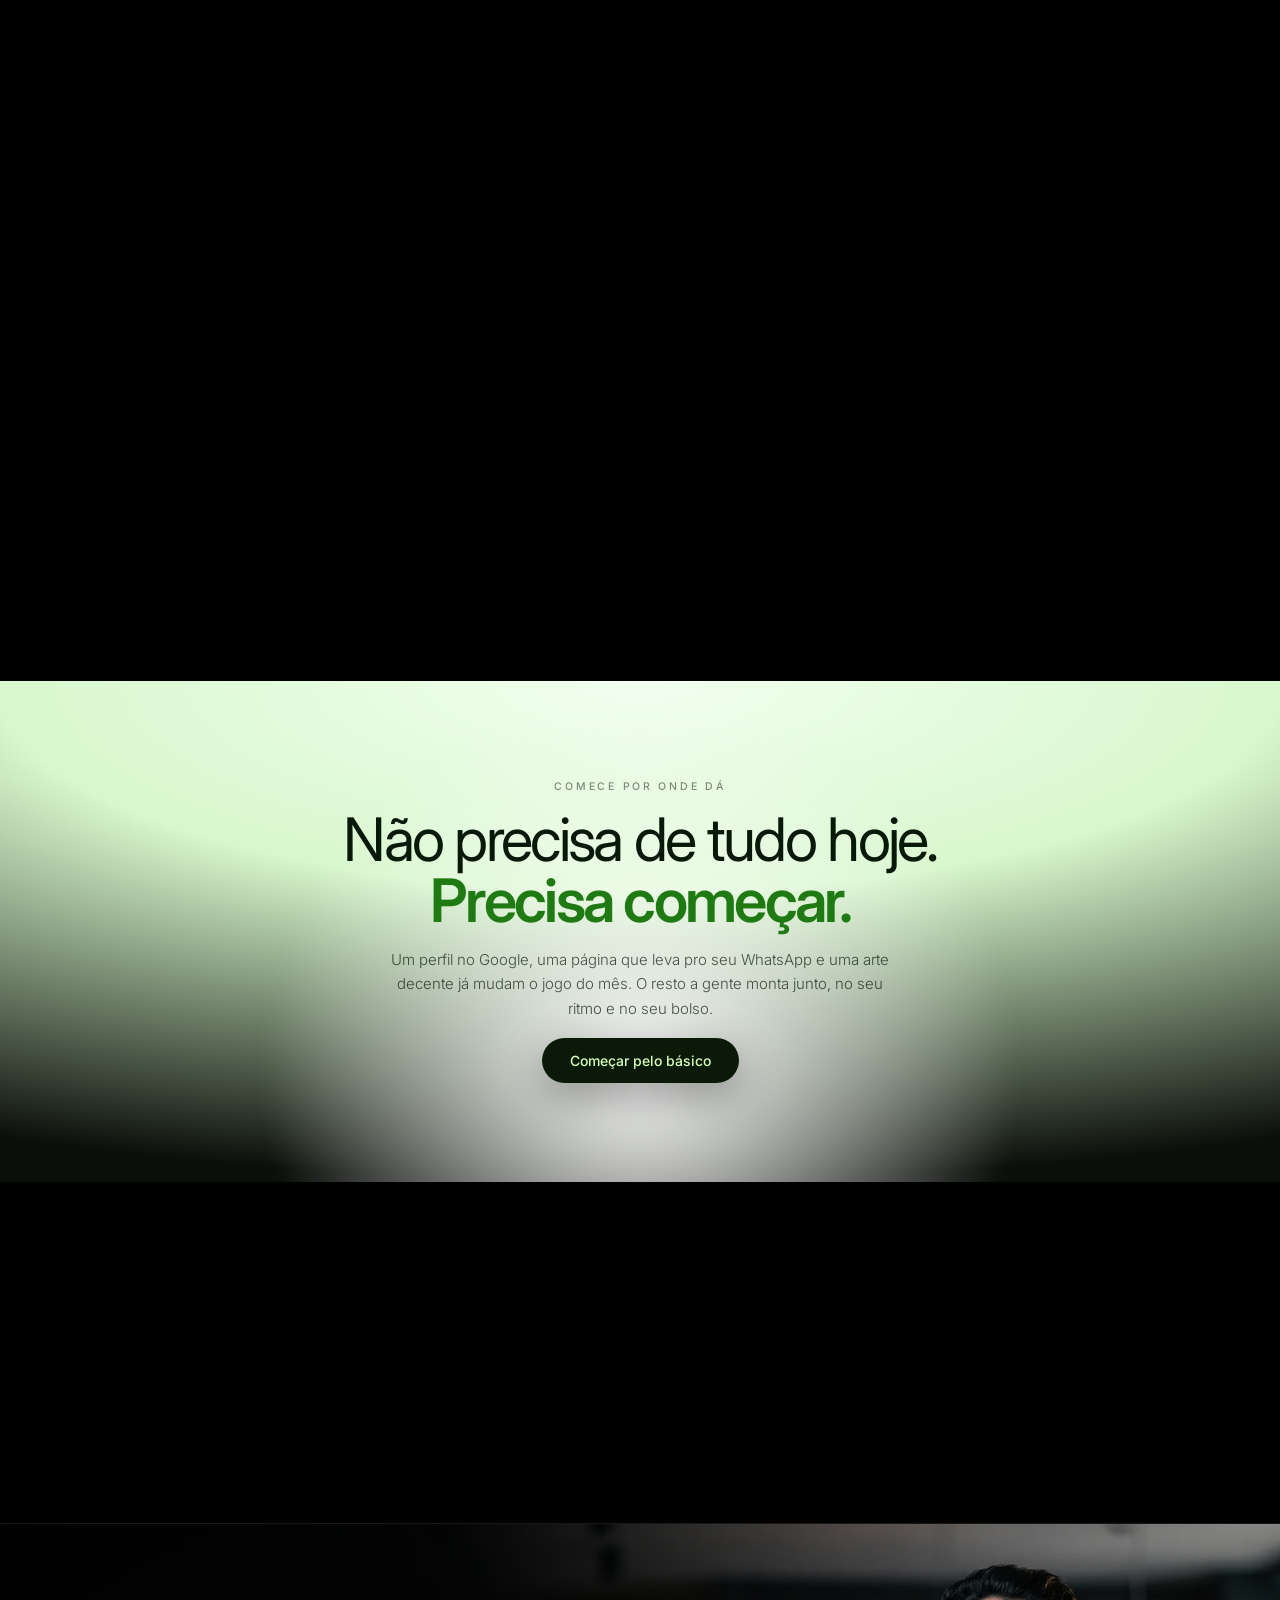
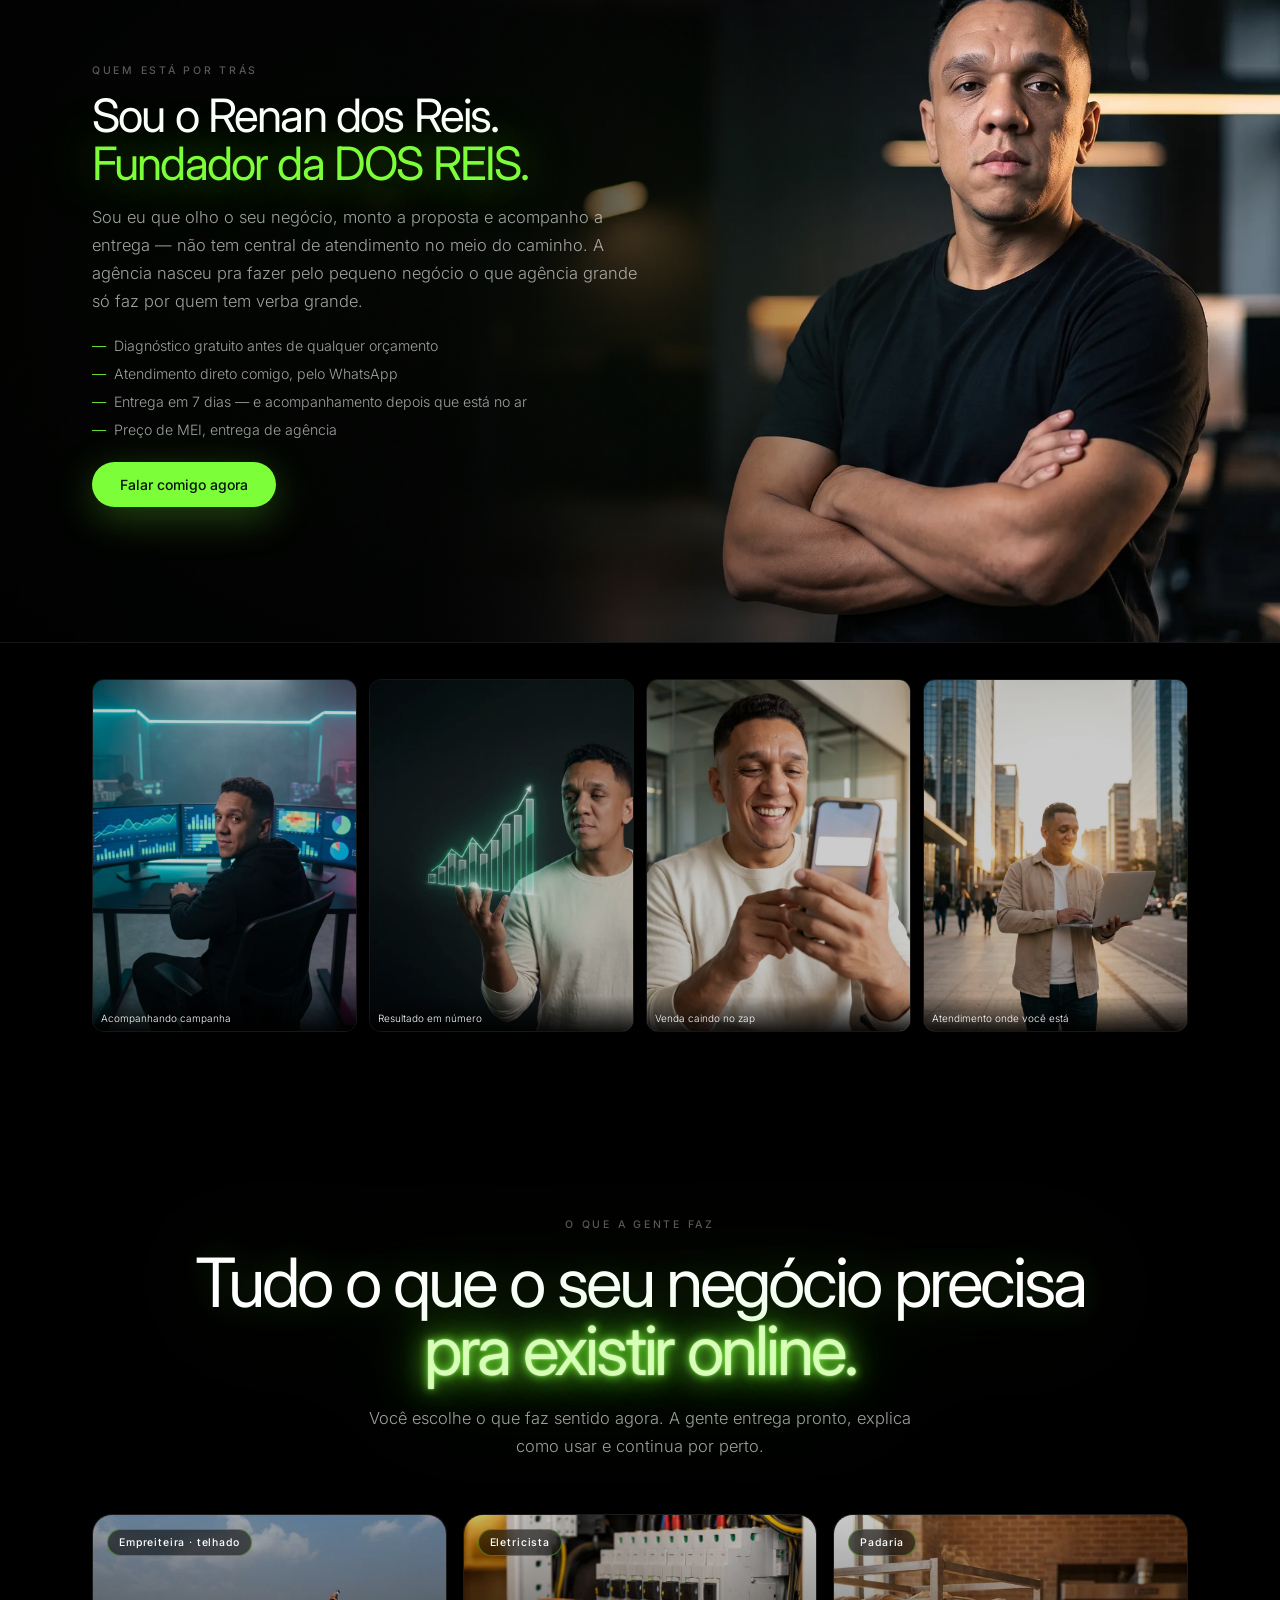
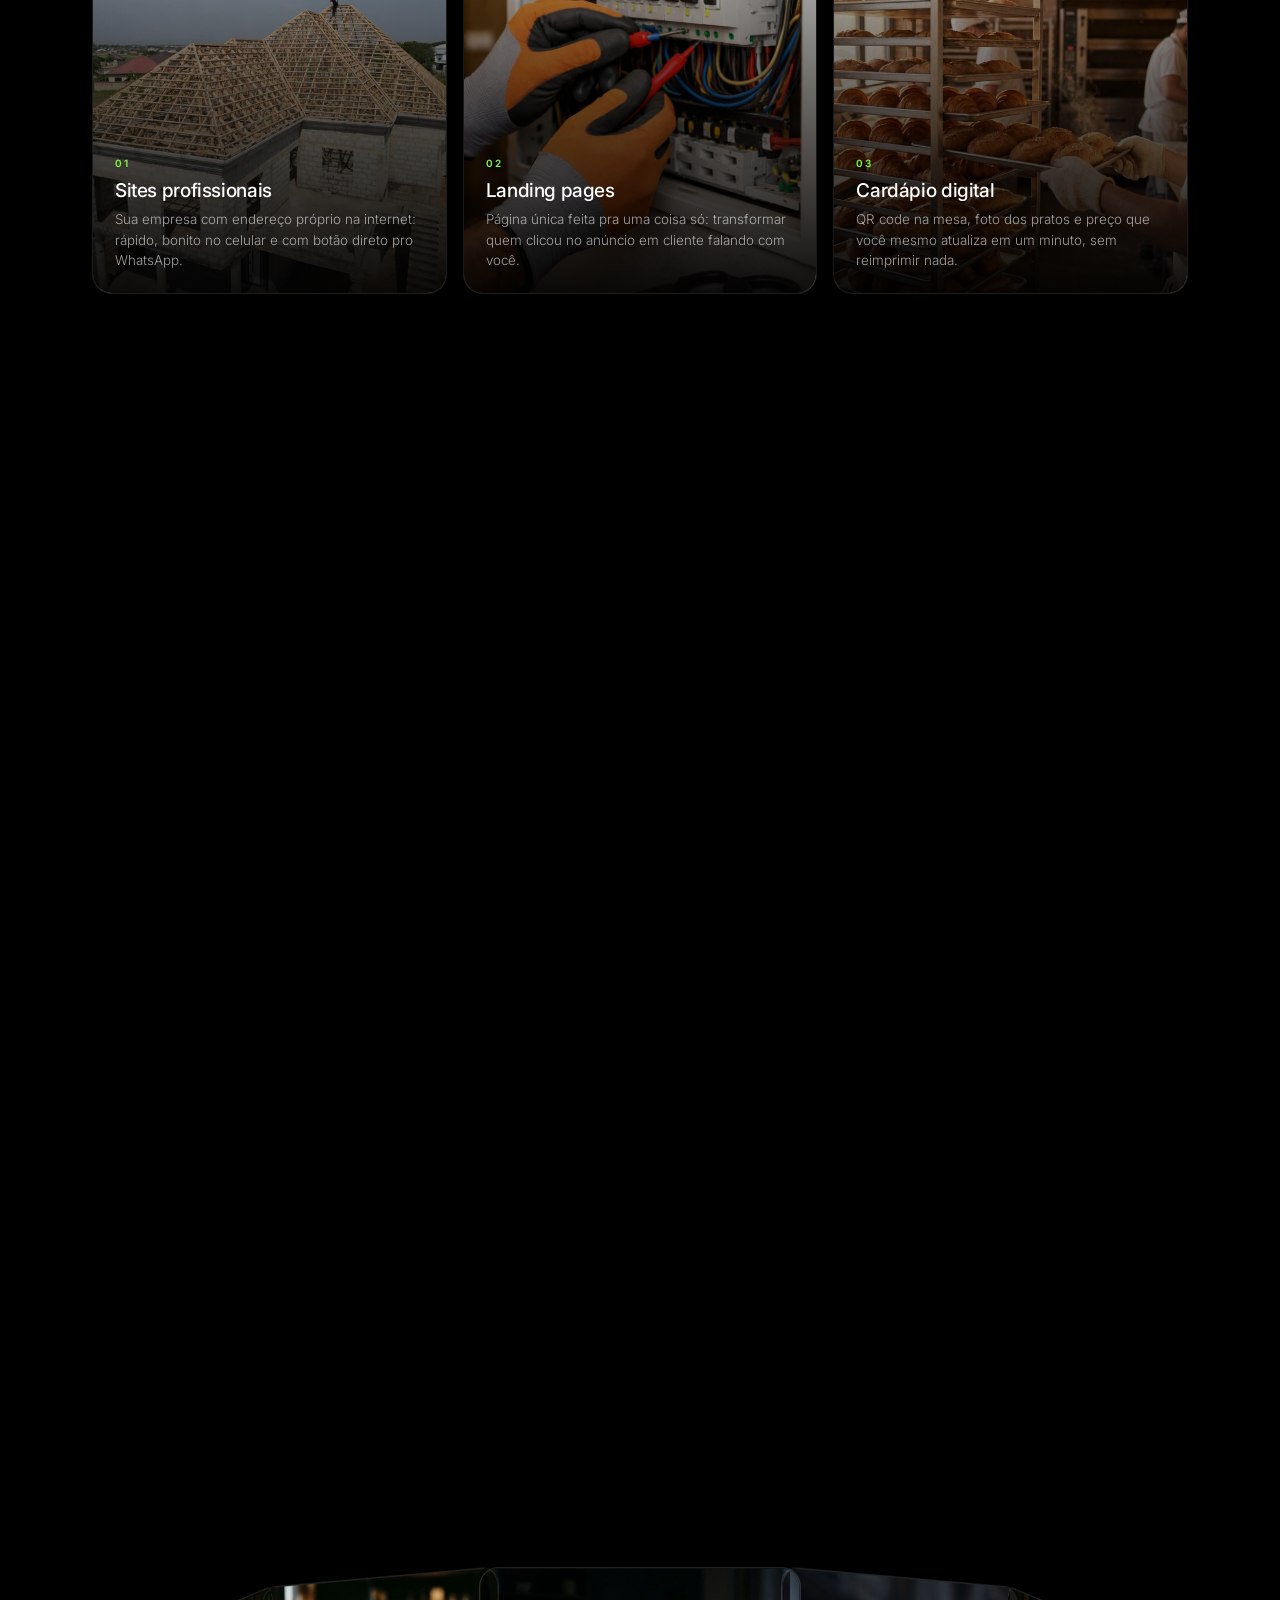
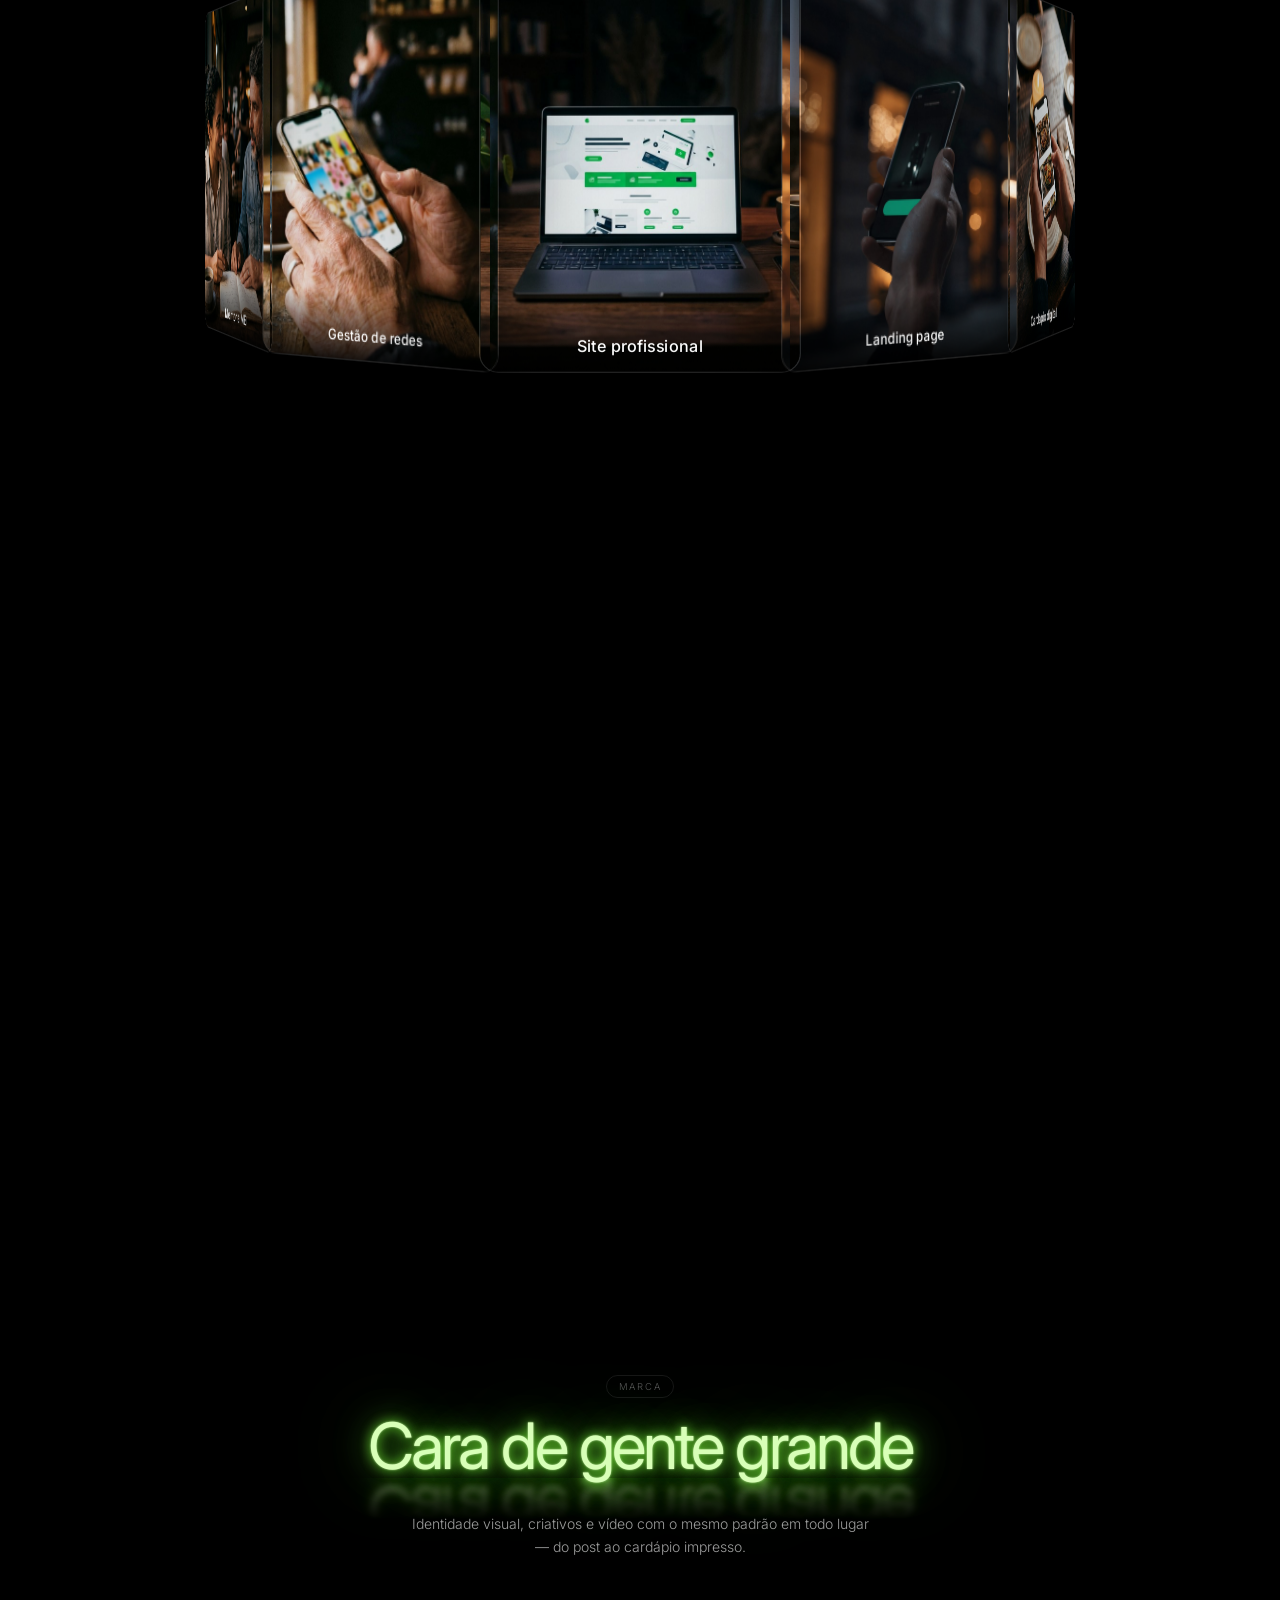
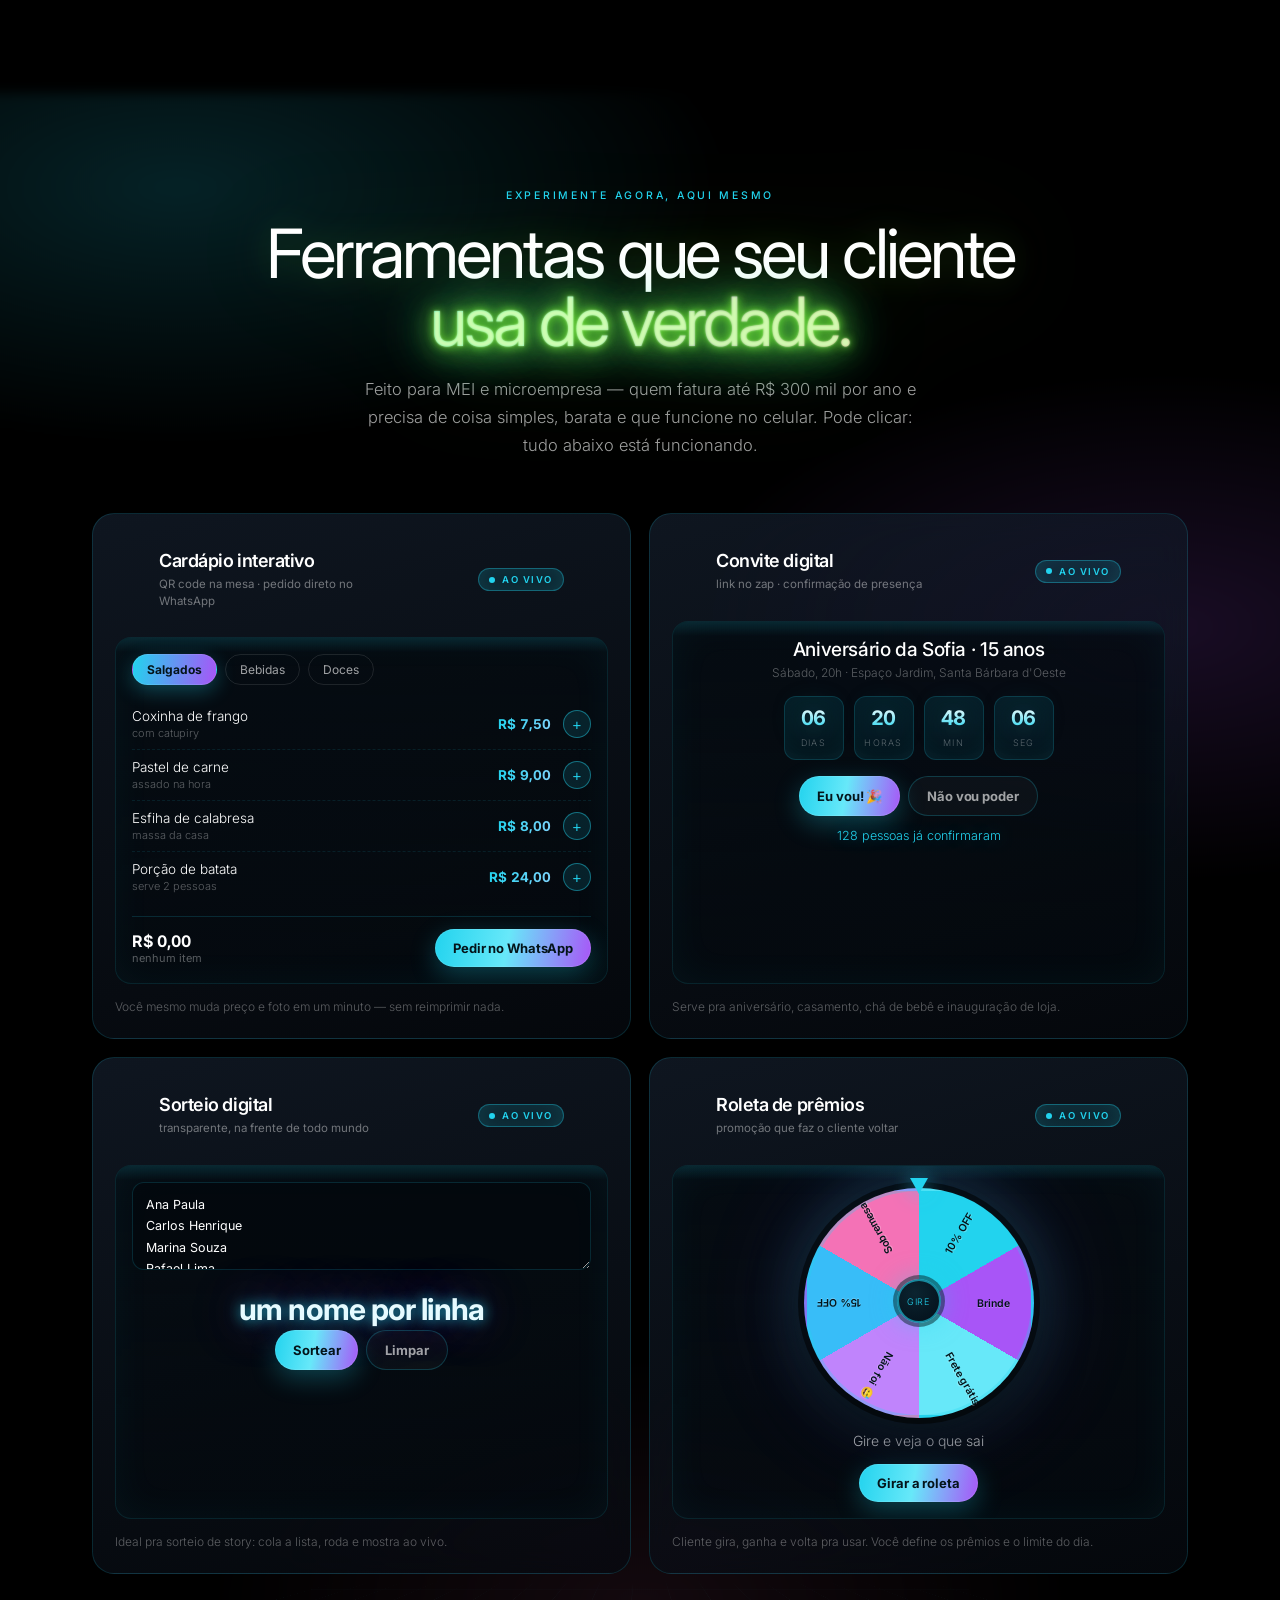
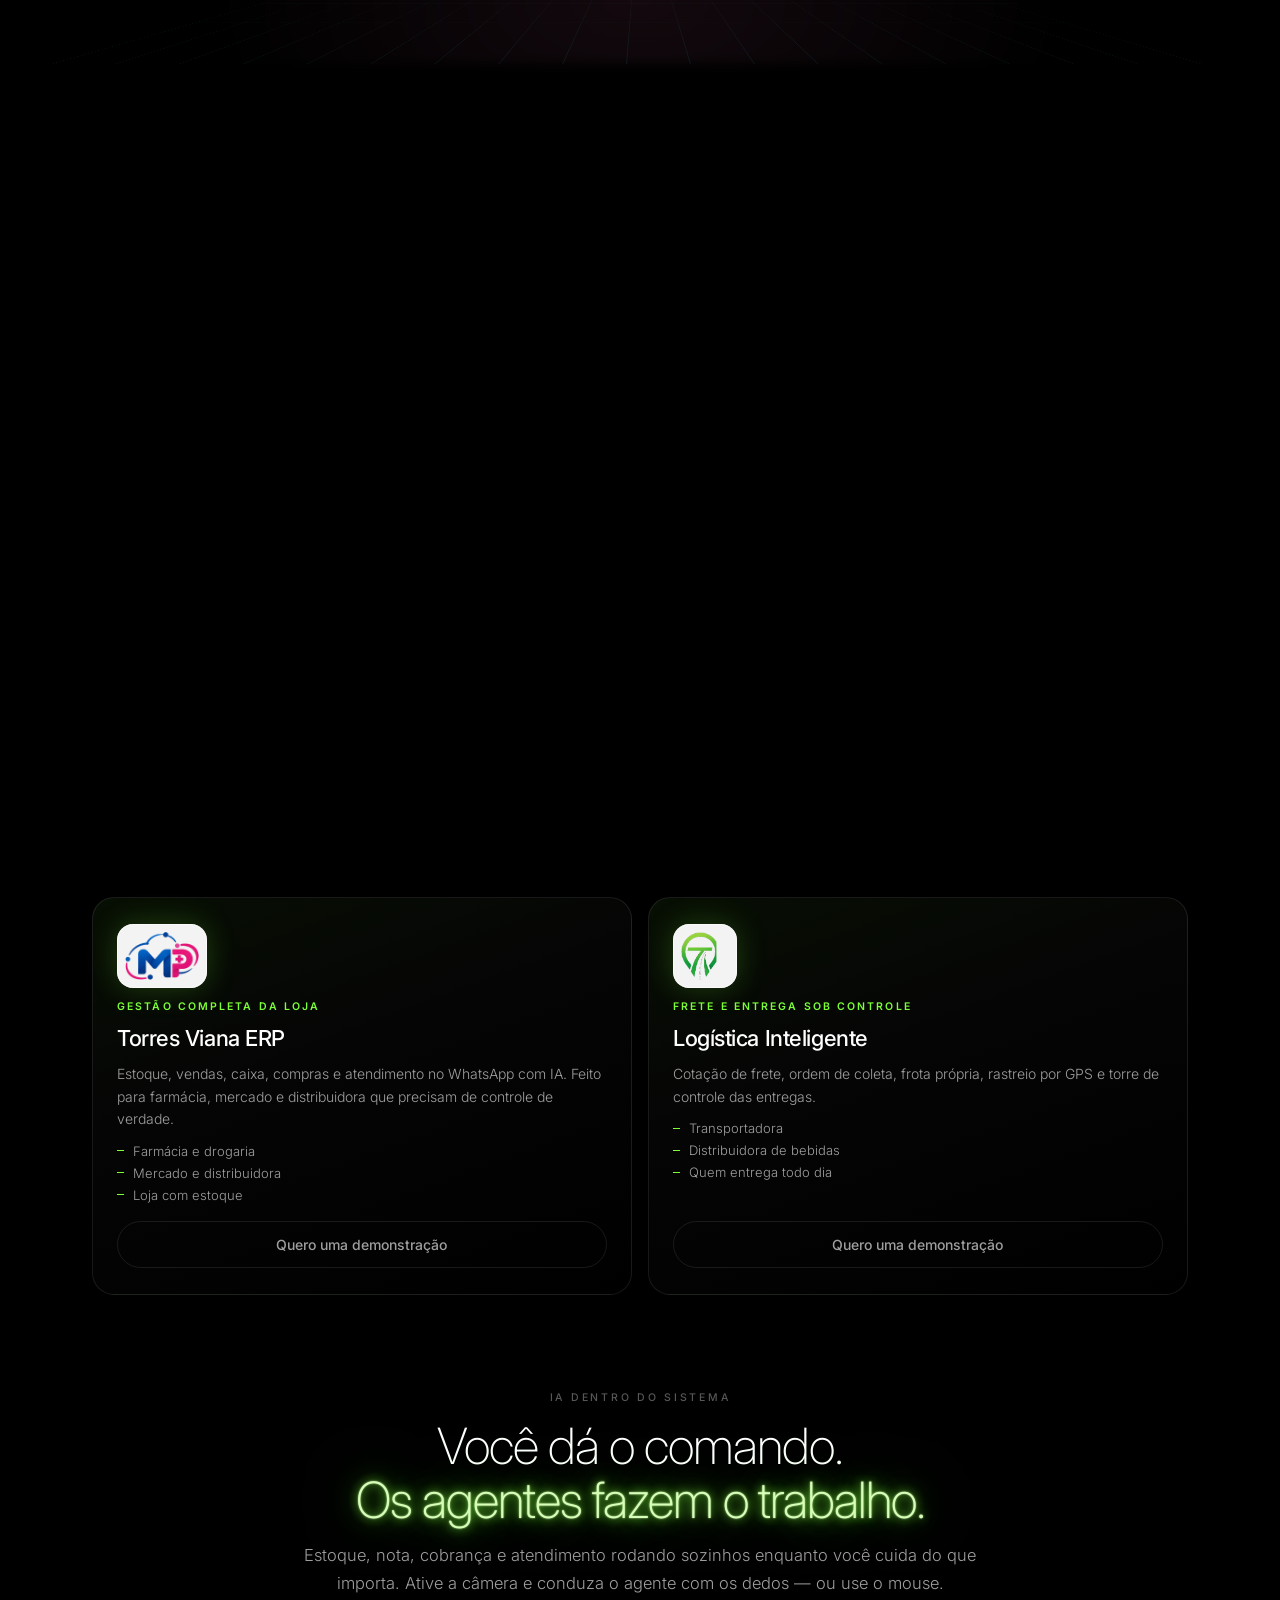
==== commit 3b9f943a: "Marionete vira boneco articulado (esqueleto 2D + IK) em vez de malha que so entorta - Skinning por p" ====
--- a/index.html
+++ b/index.html
@@ -1987,6 +1987,6 @@
   });
 })();
 </script>
-<script src="assets/js/marionete.js?v=poses4" defer></script>
+<script src="assets/js/marionete.js?v=rig2" defer></script>
 </body>
 </html>
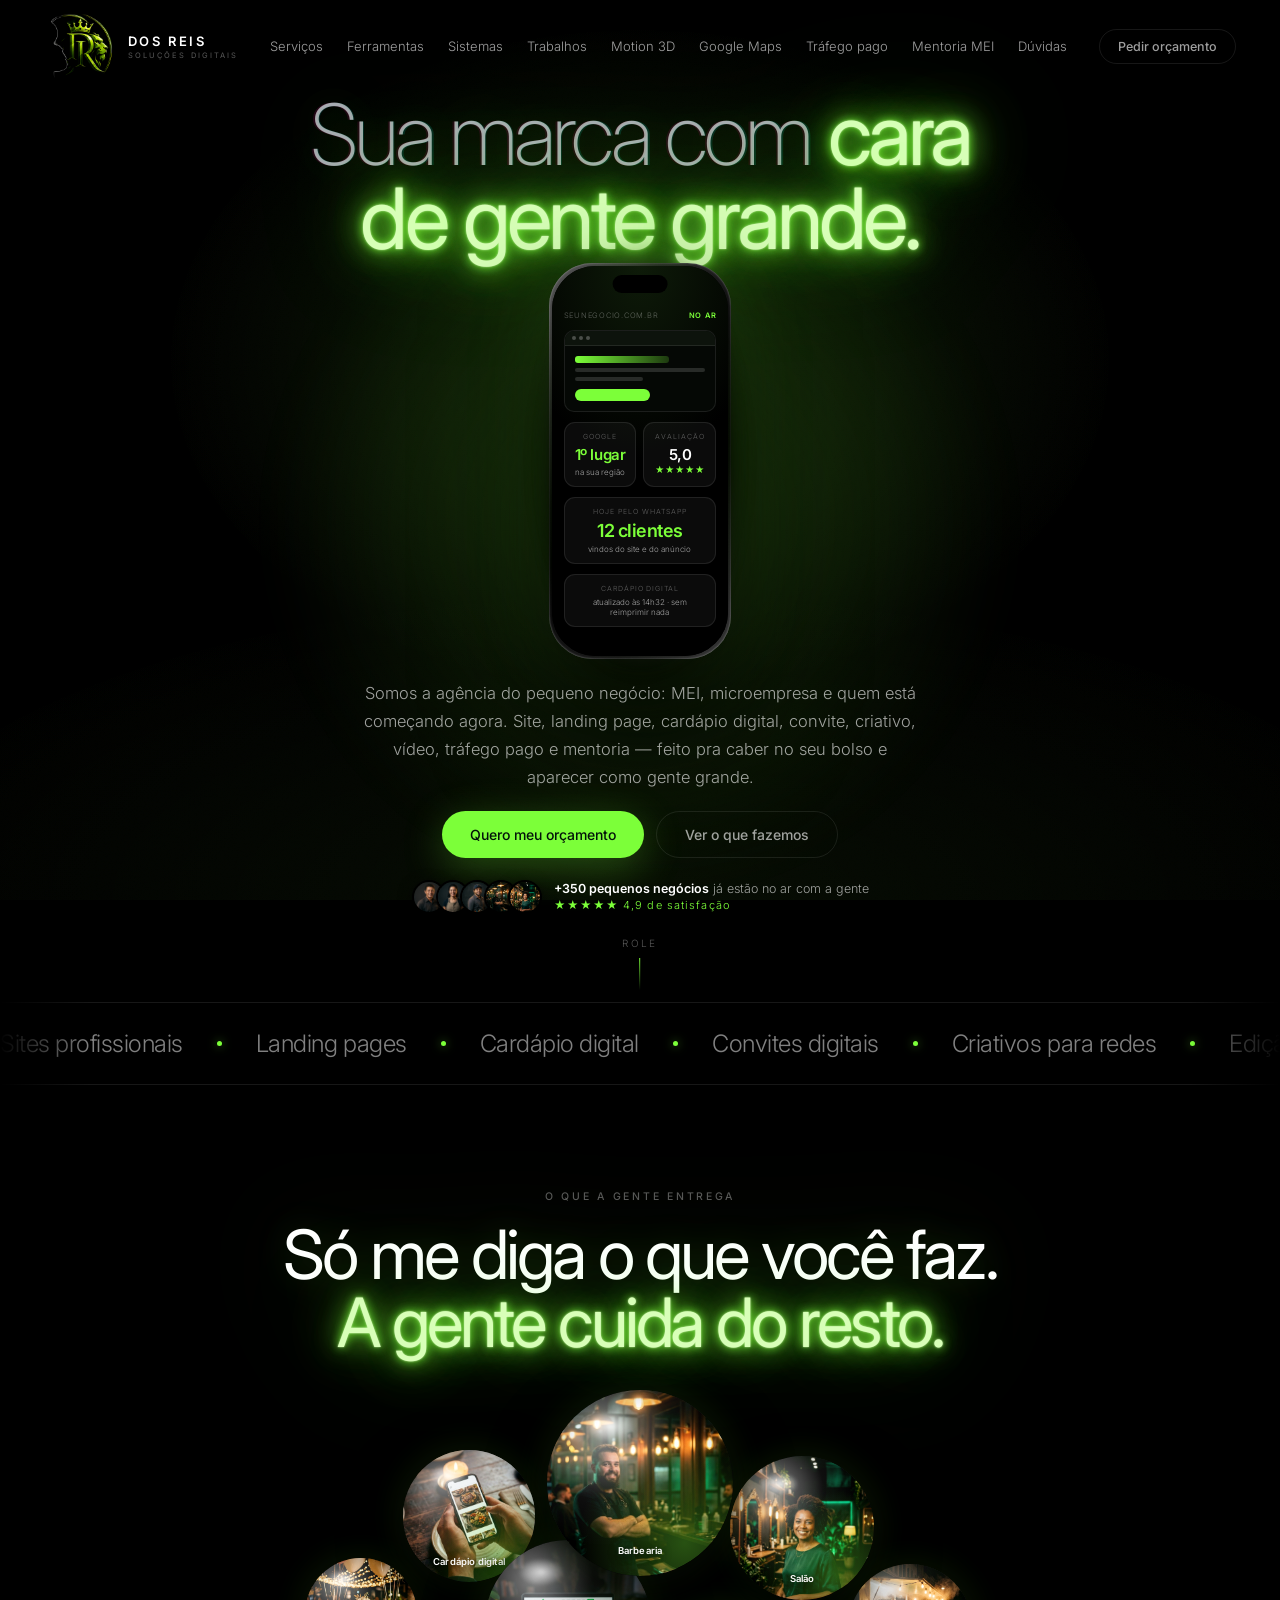
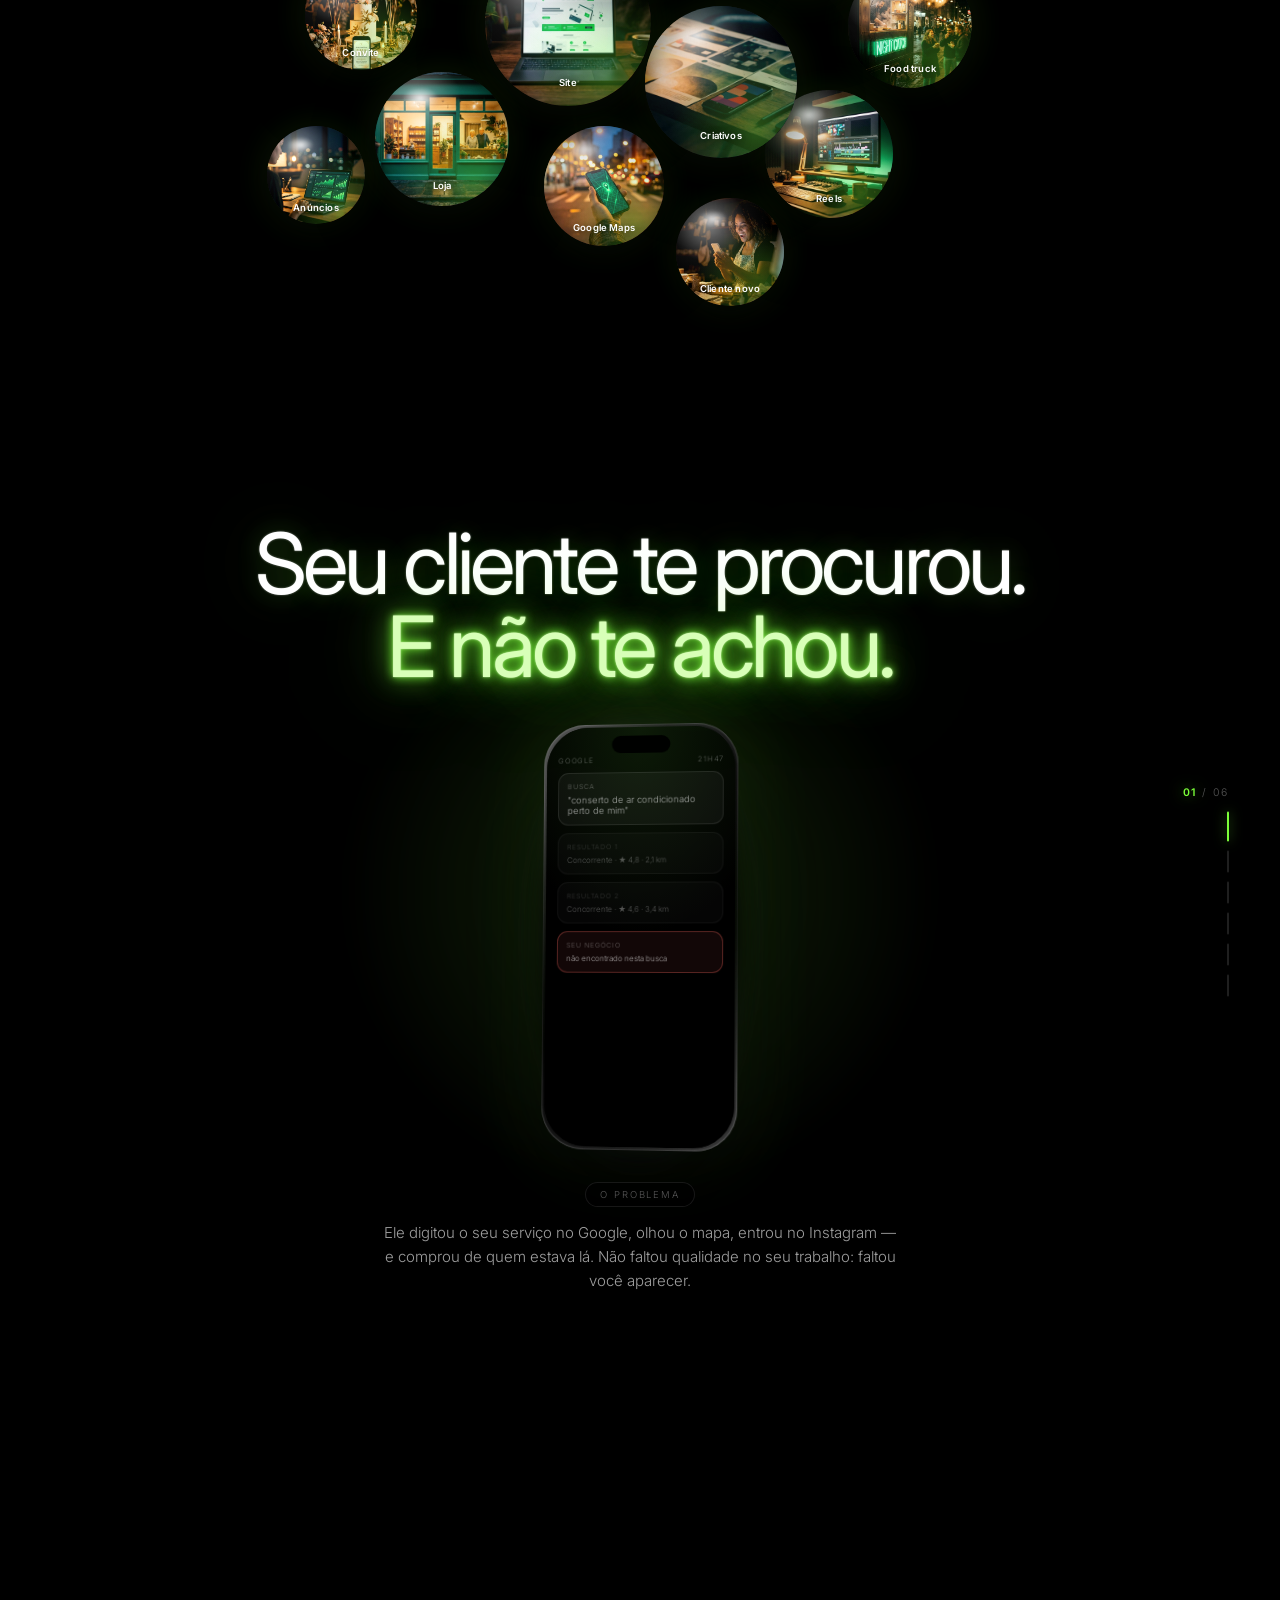
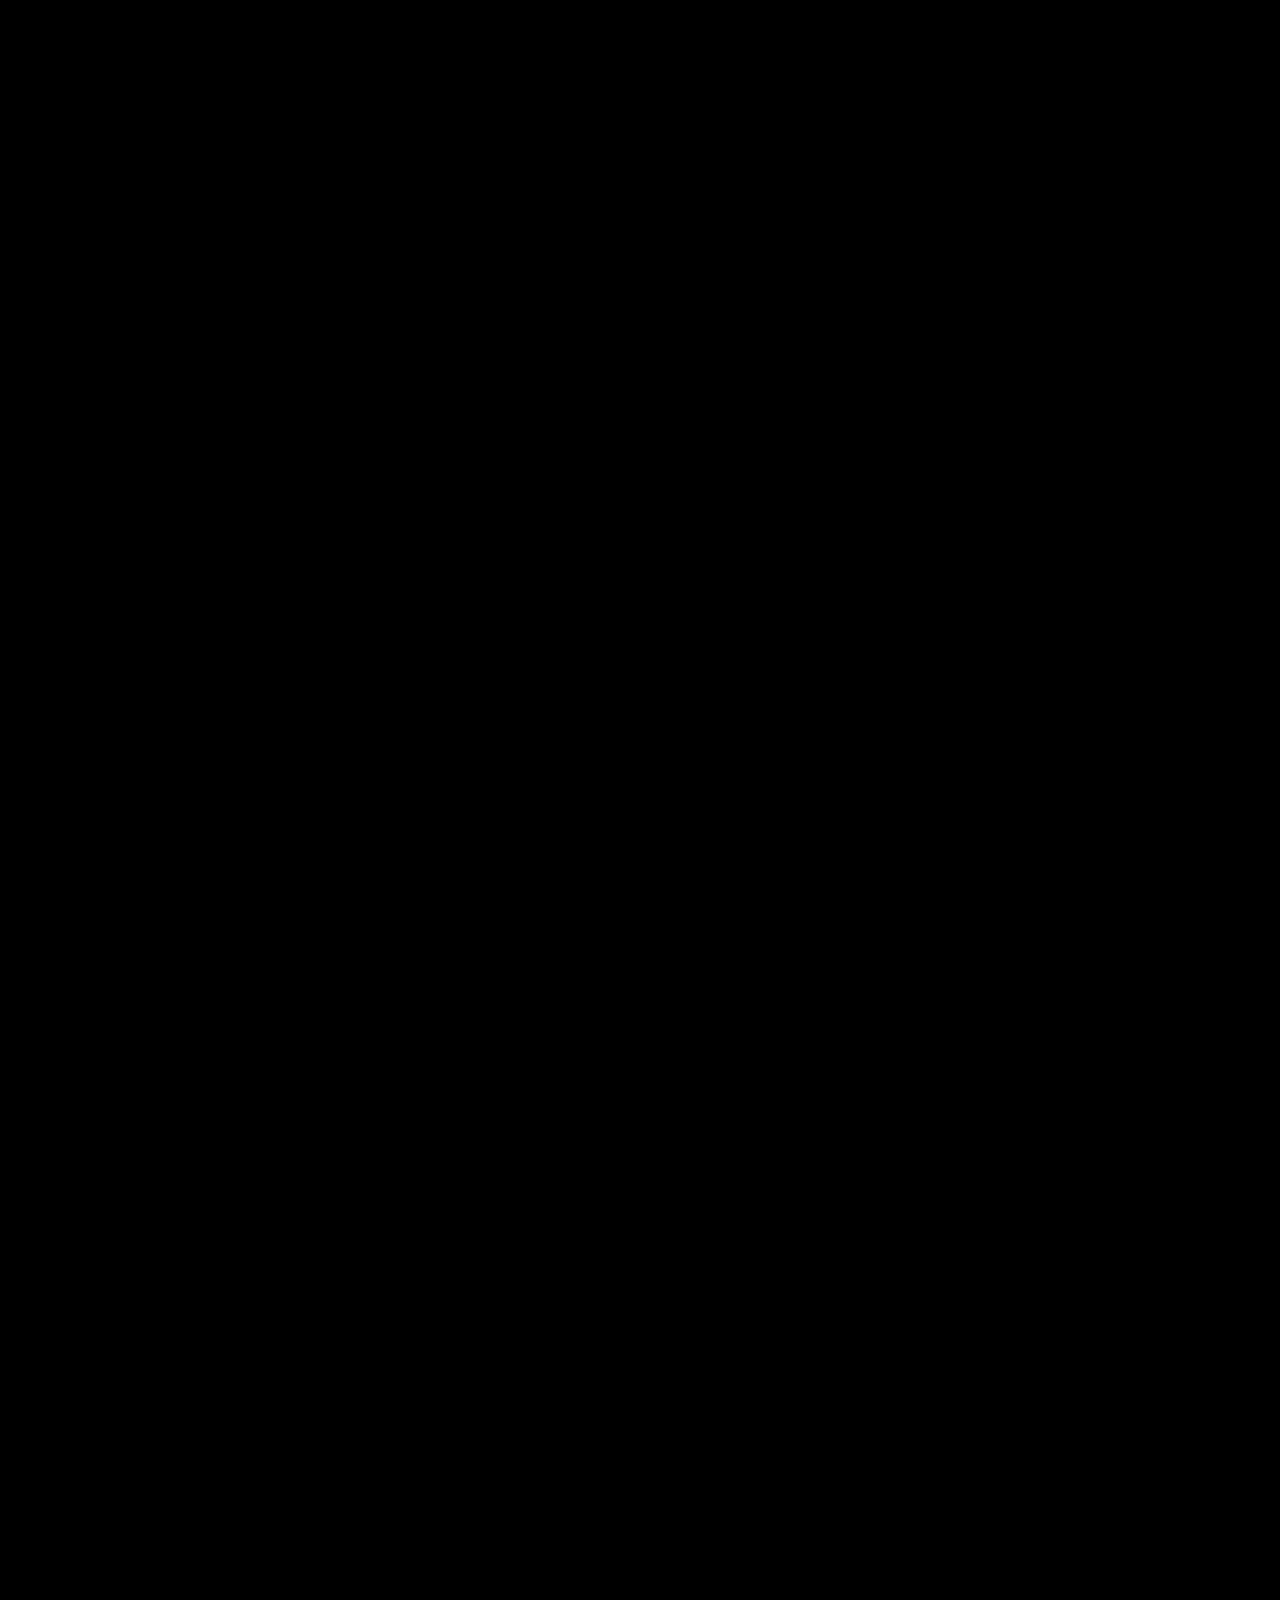
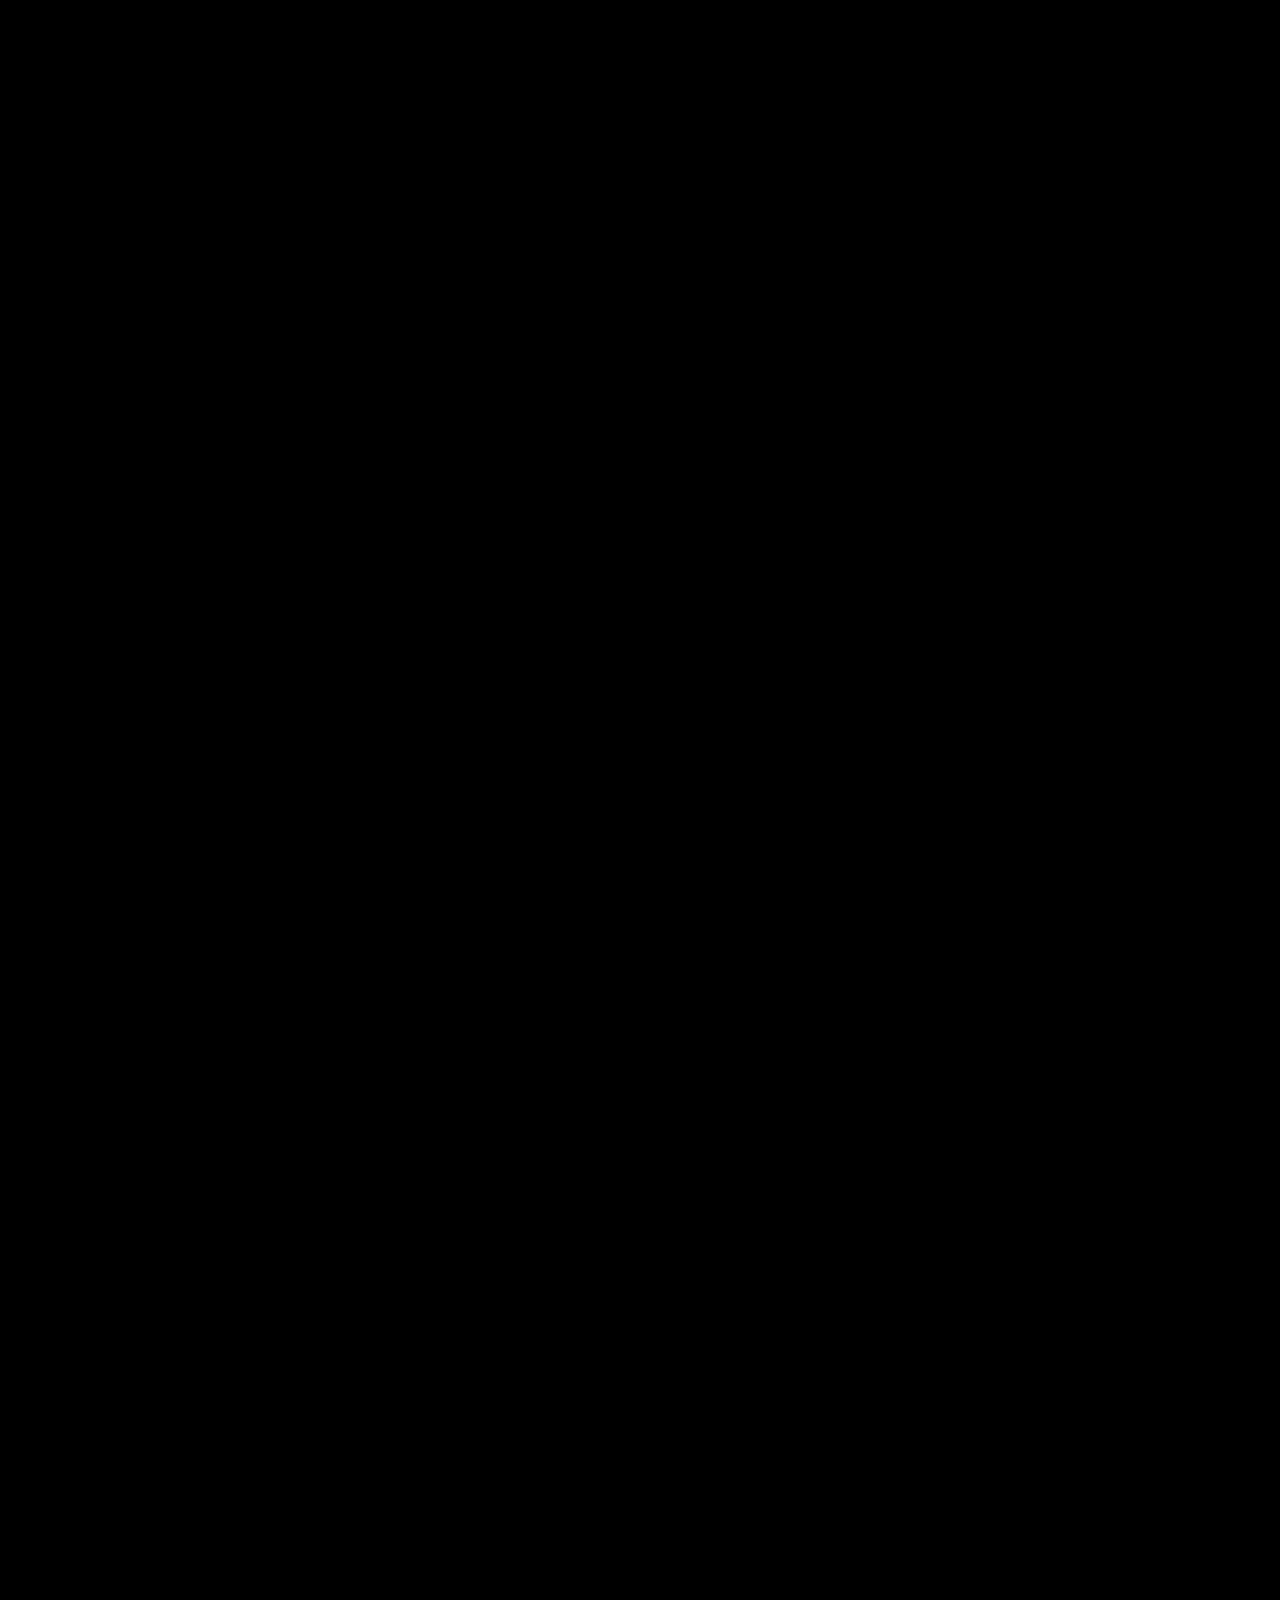
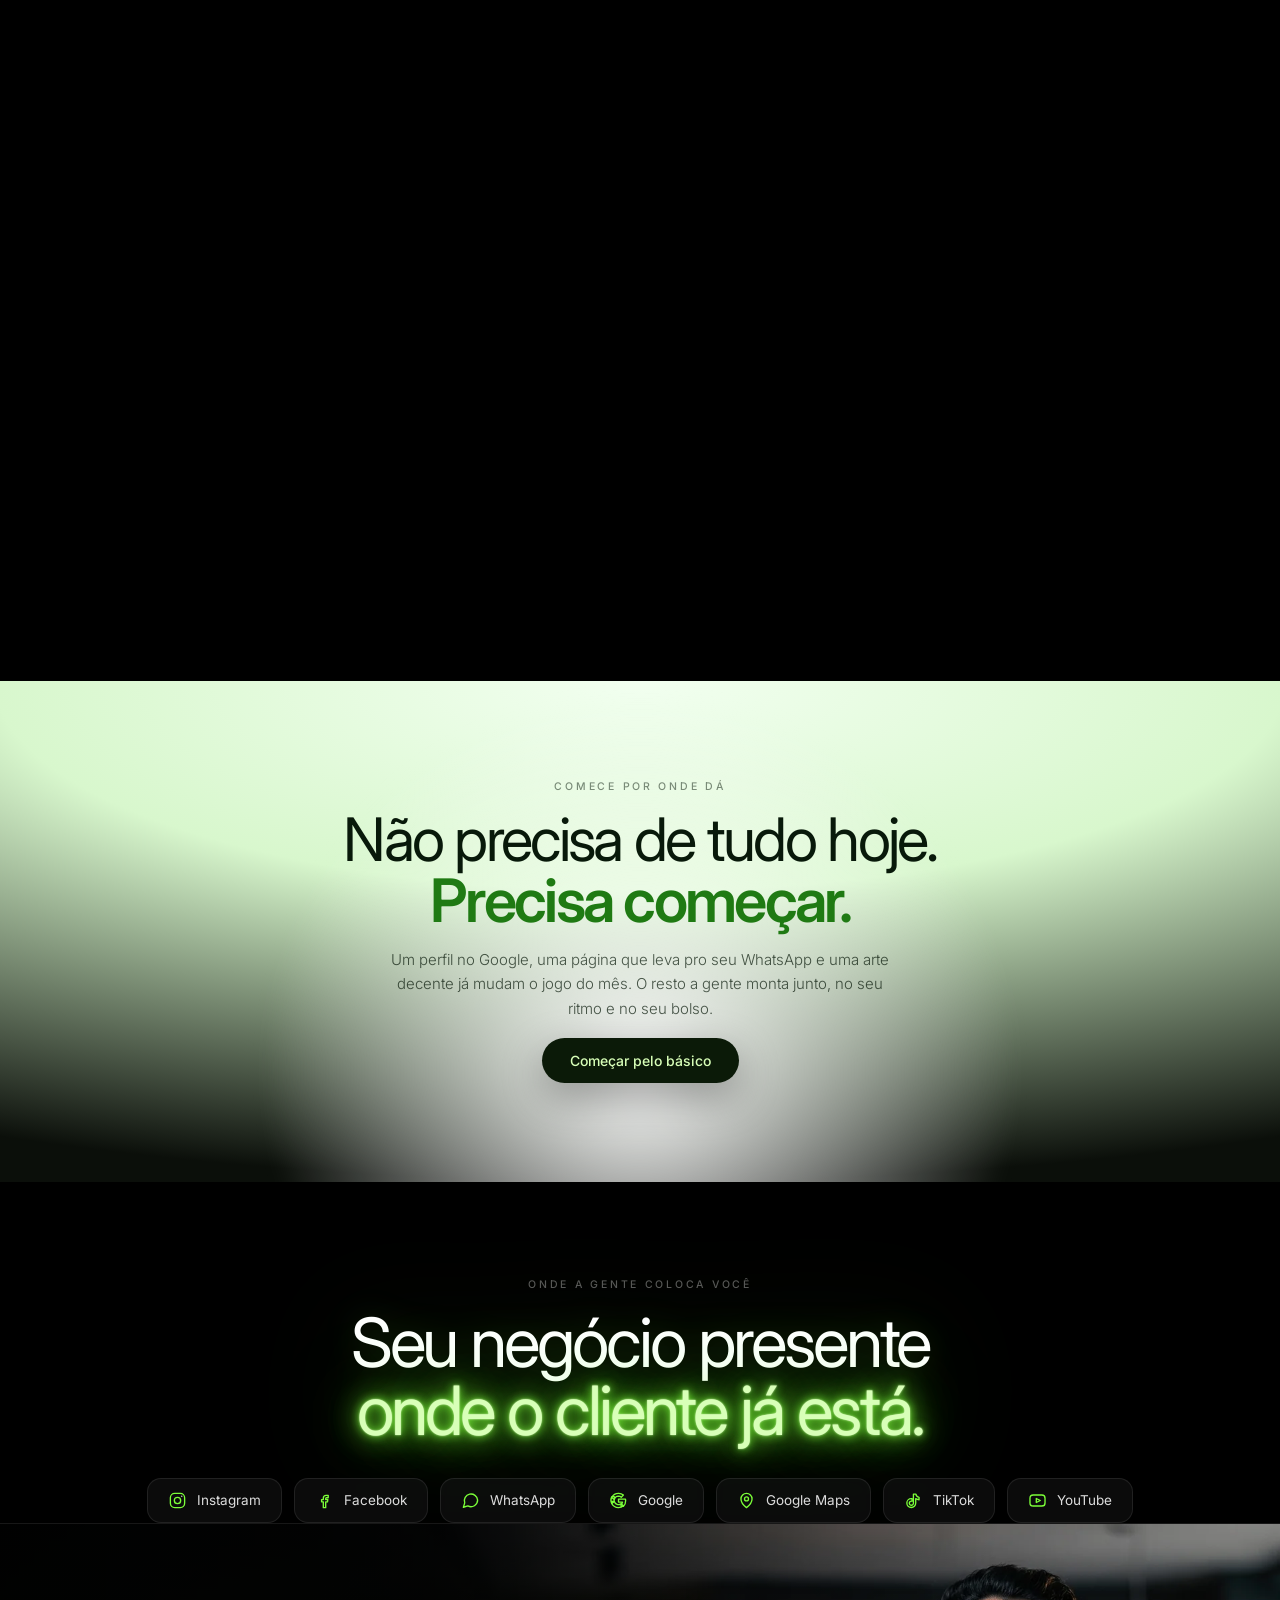
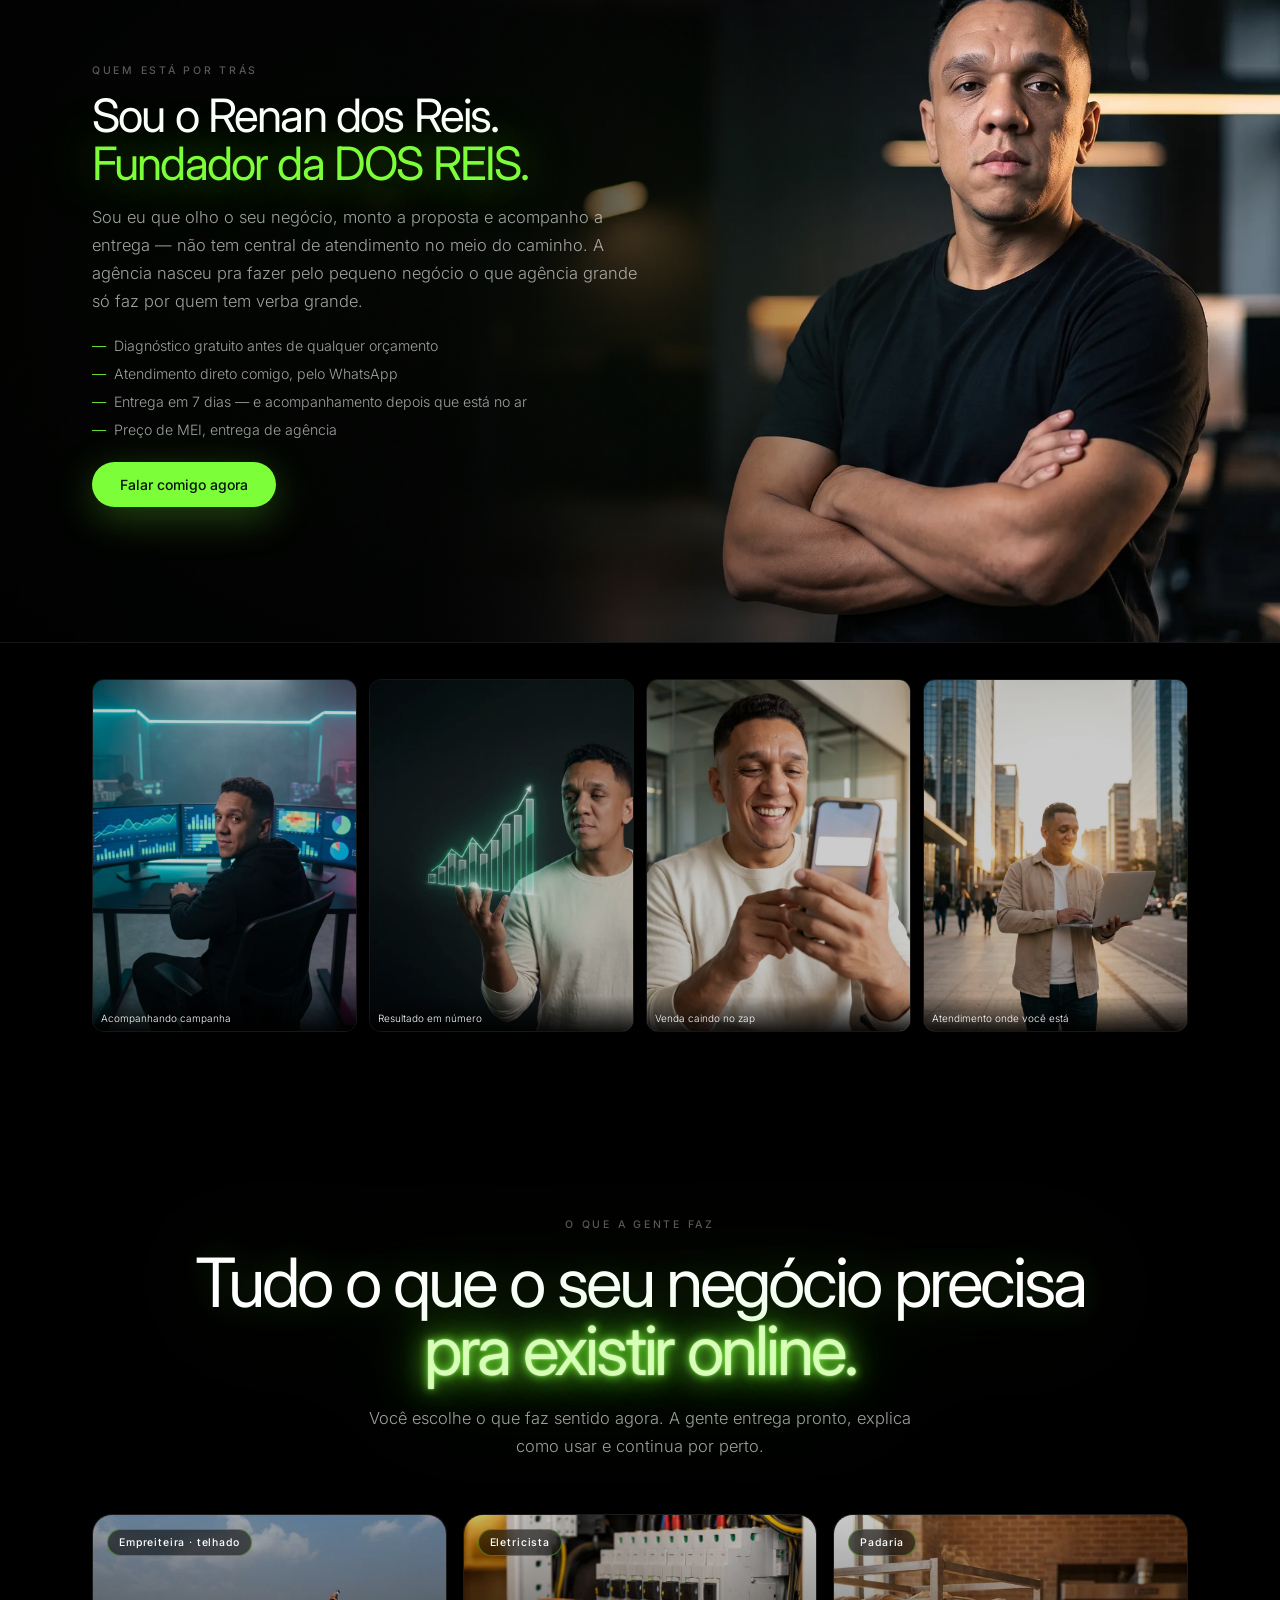
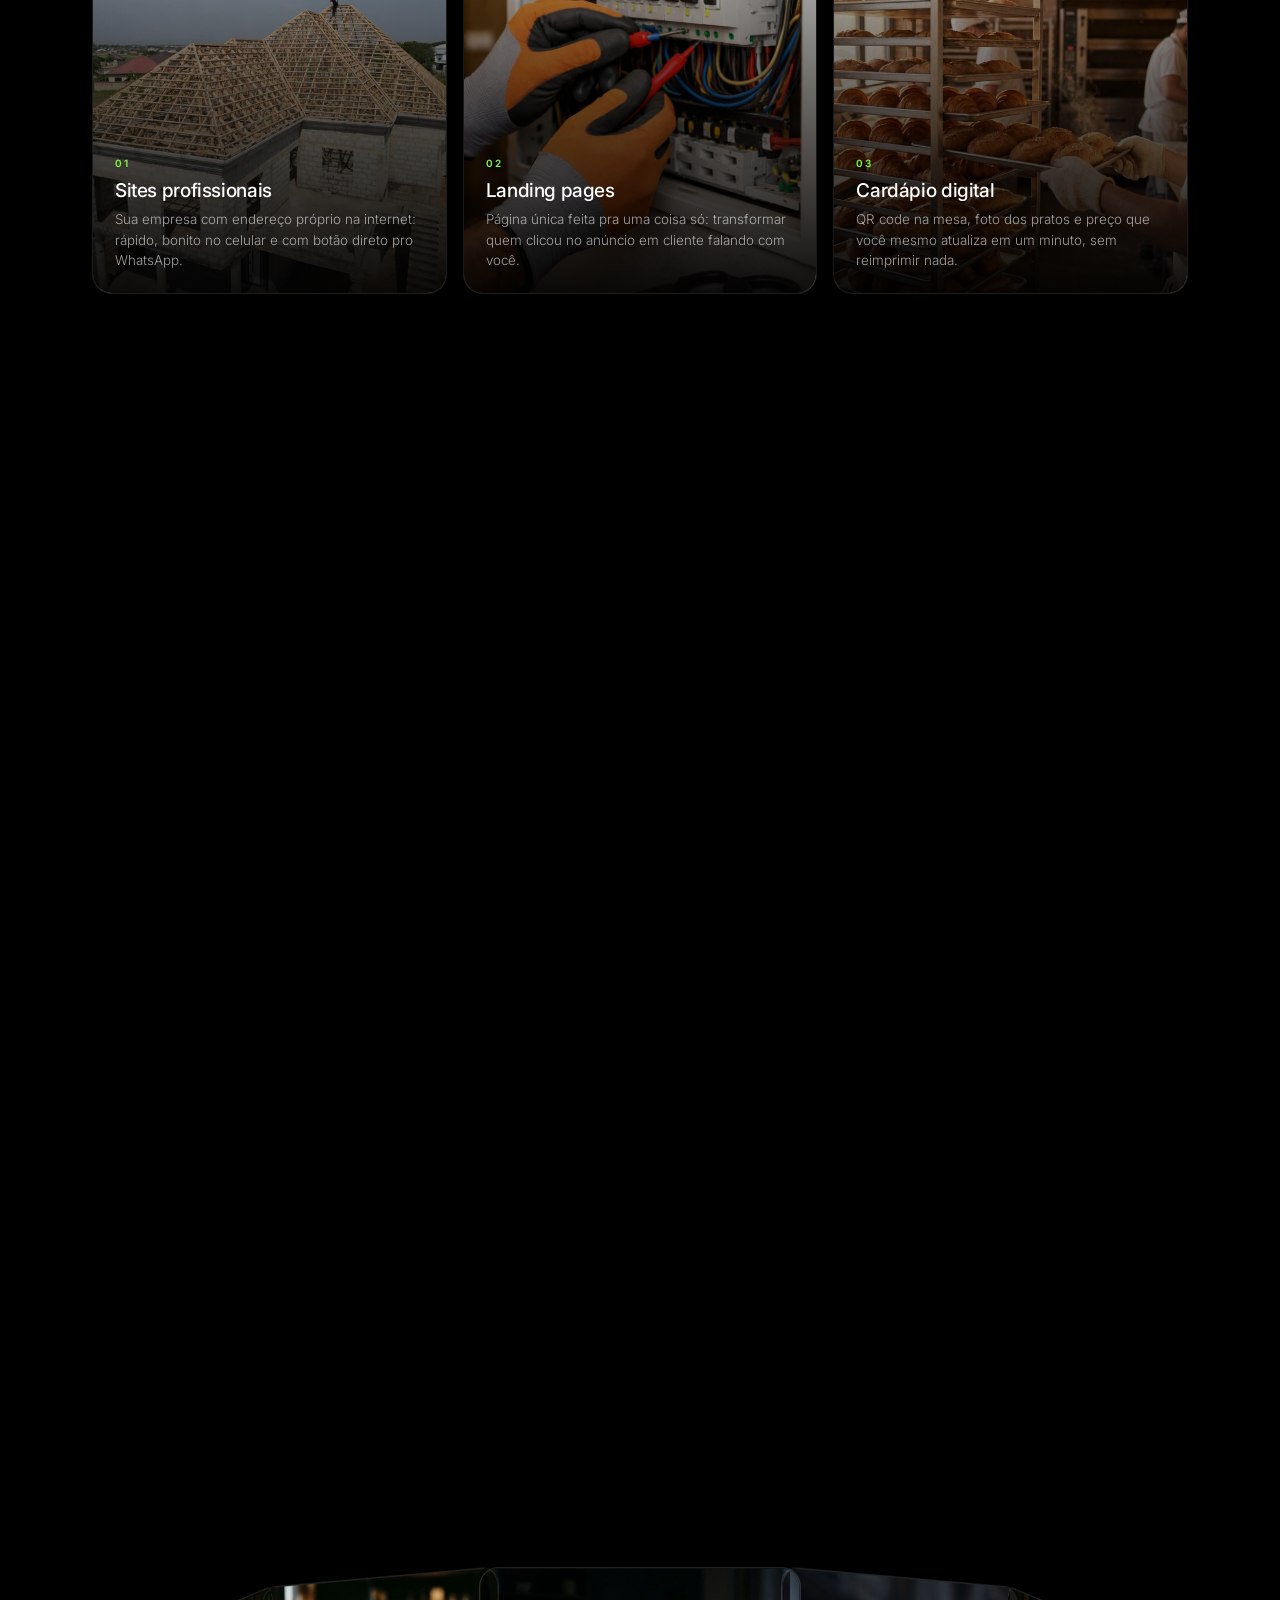
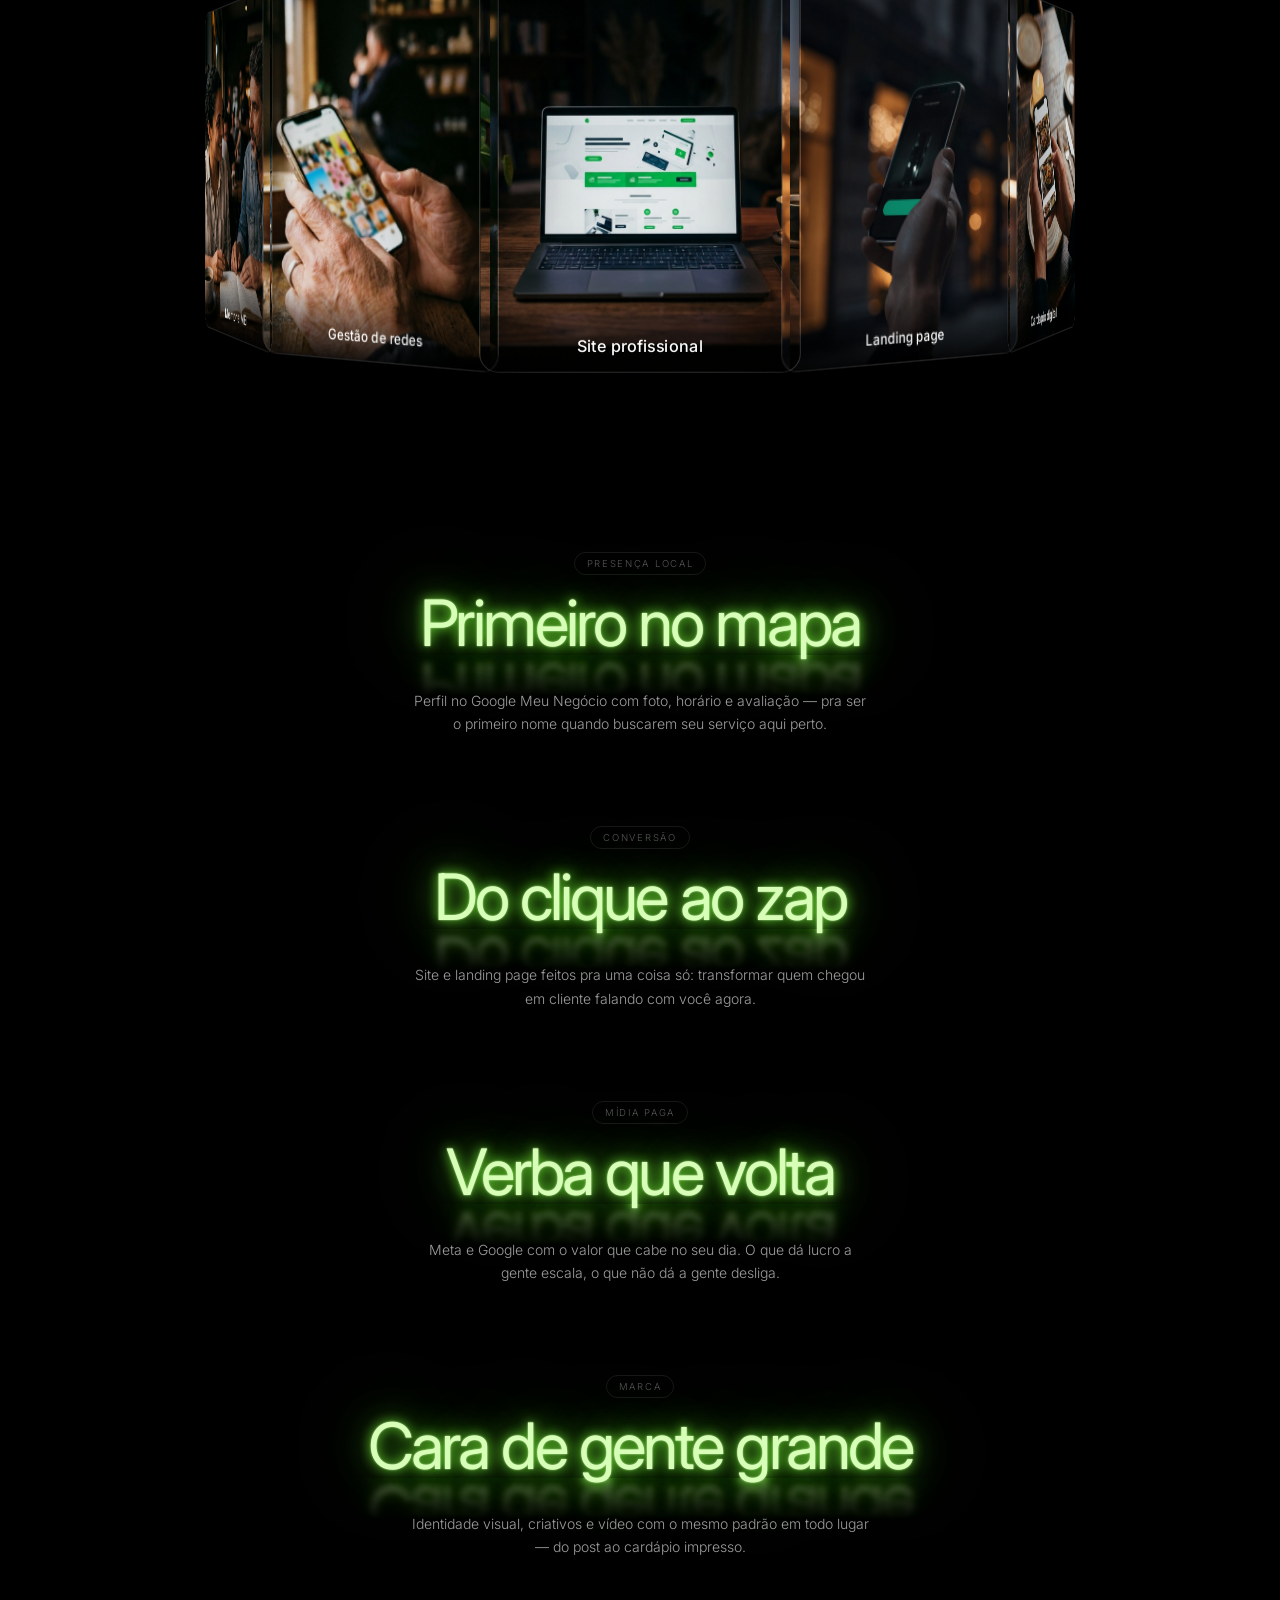
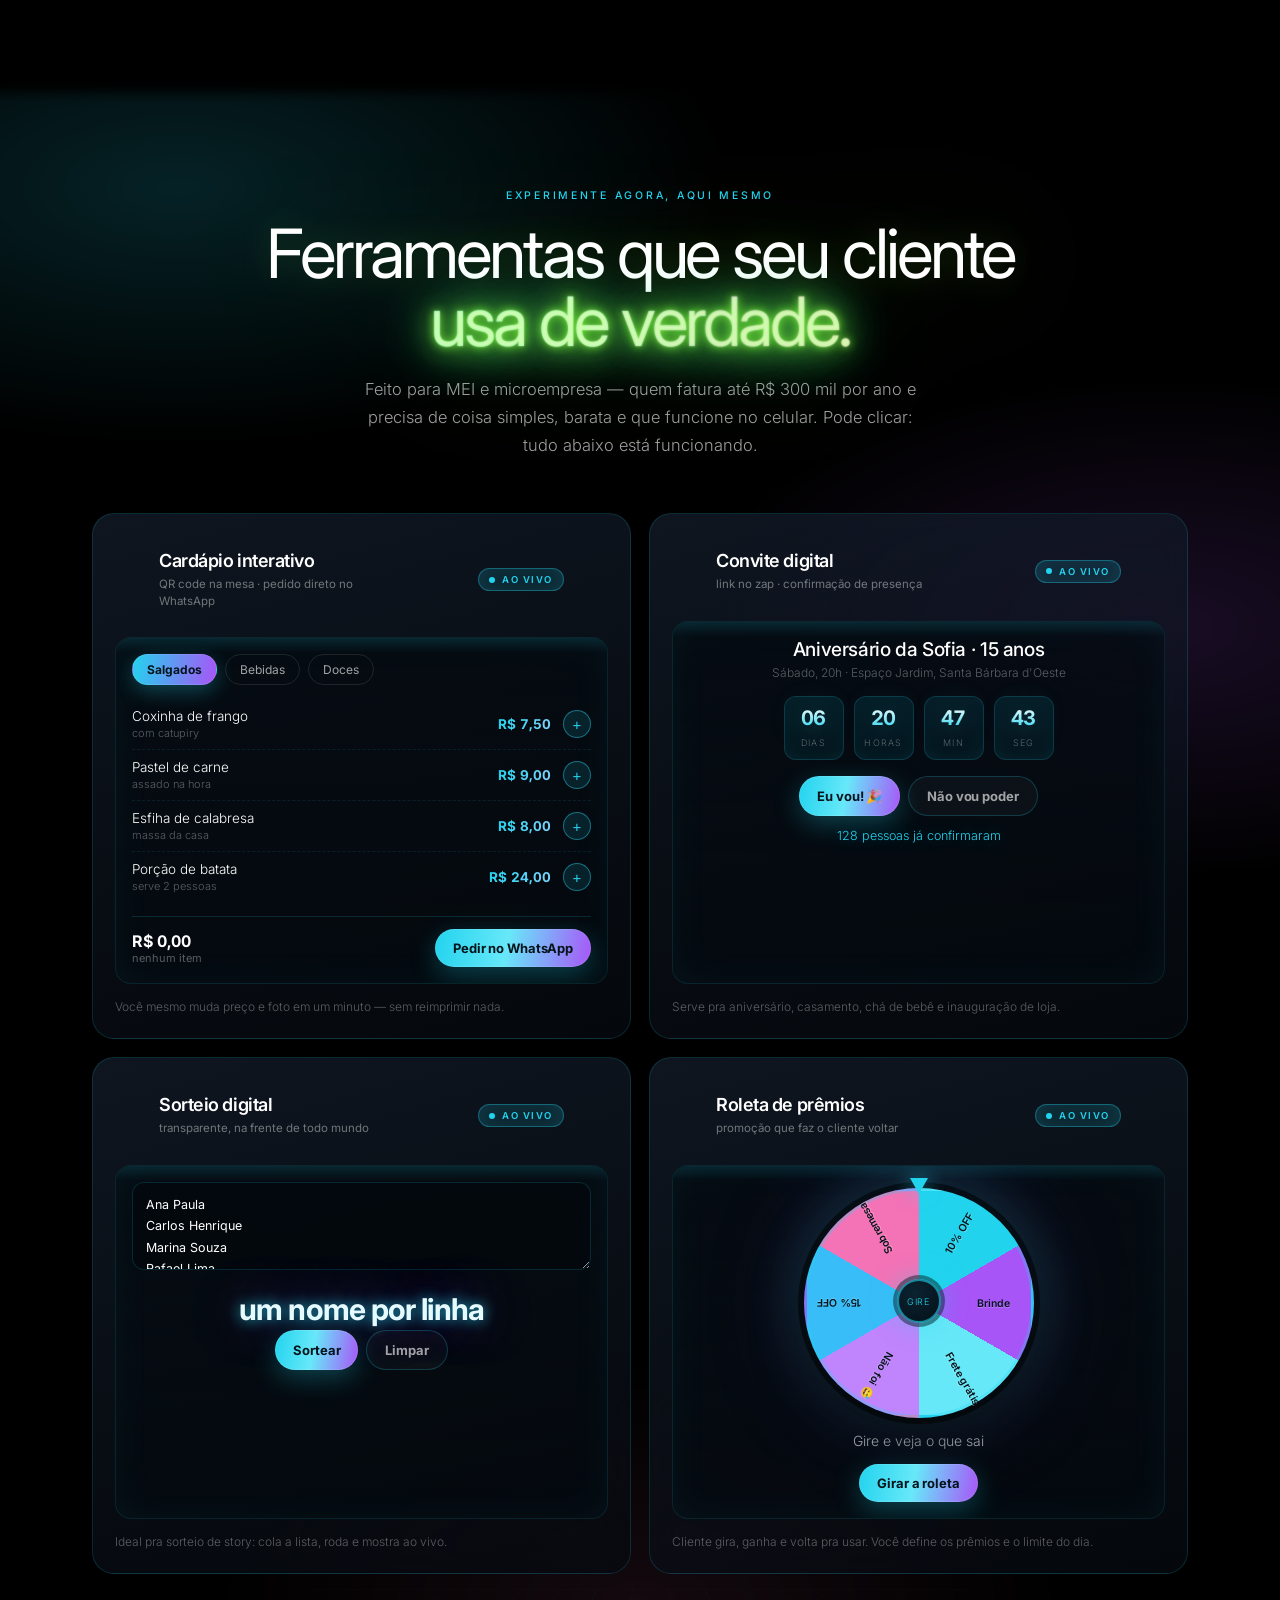
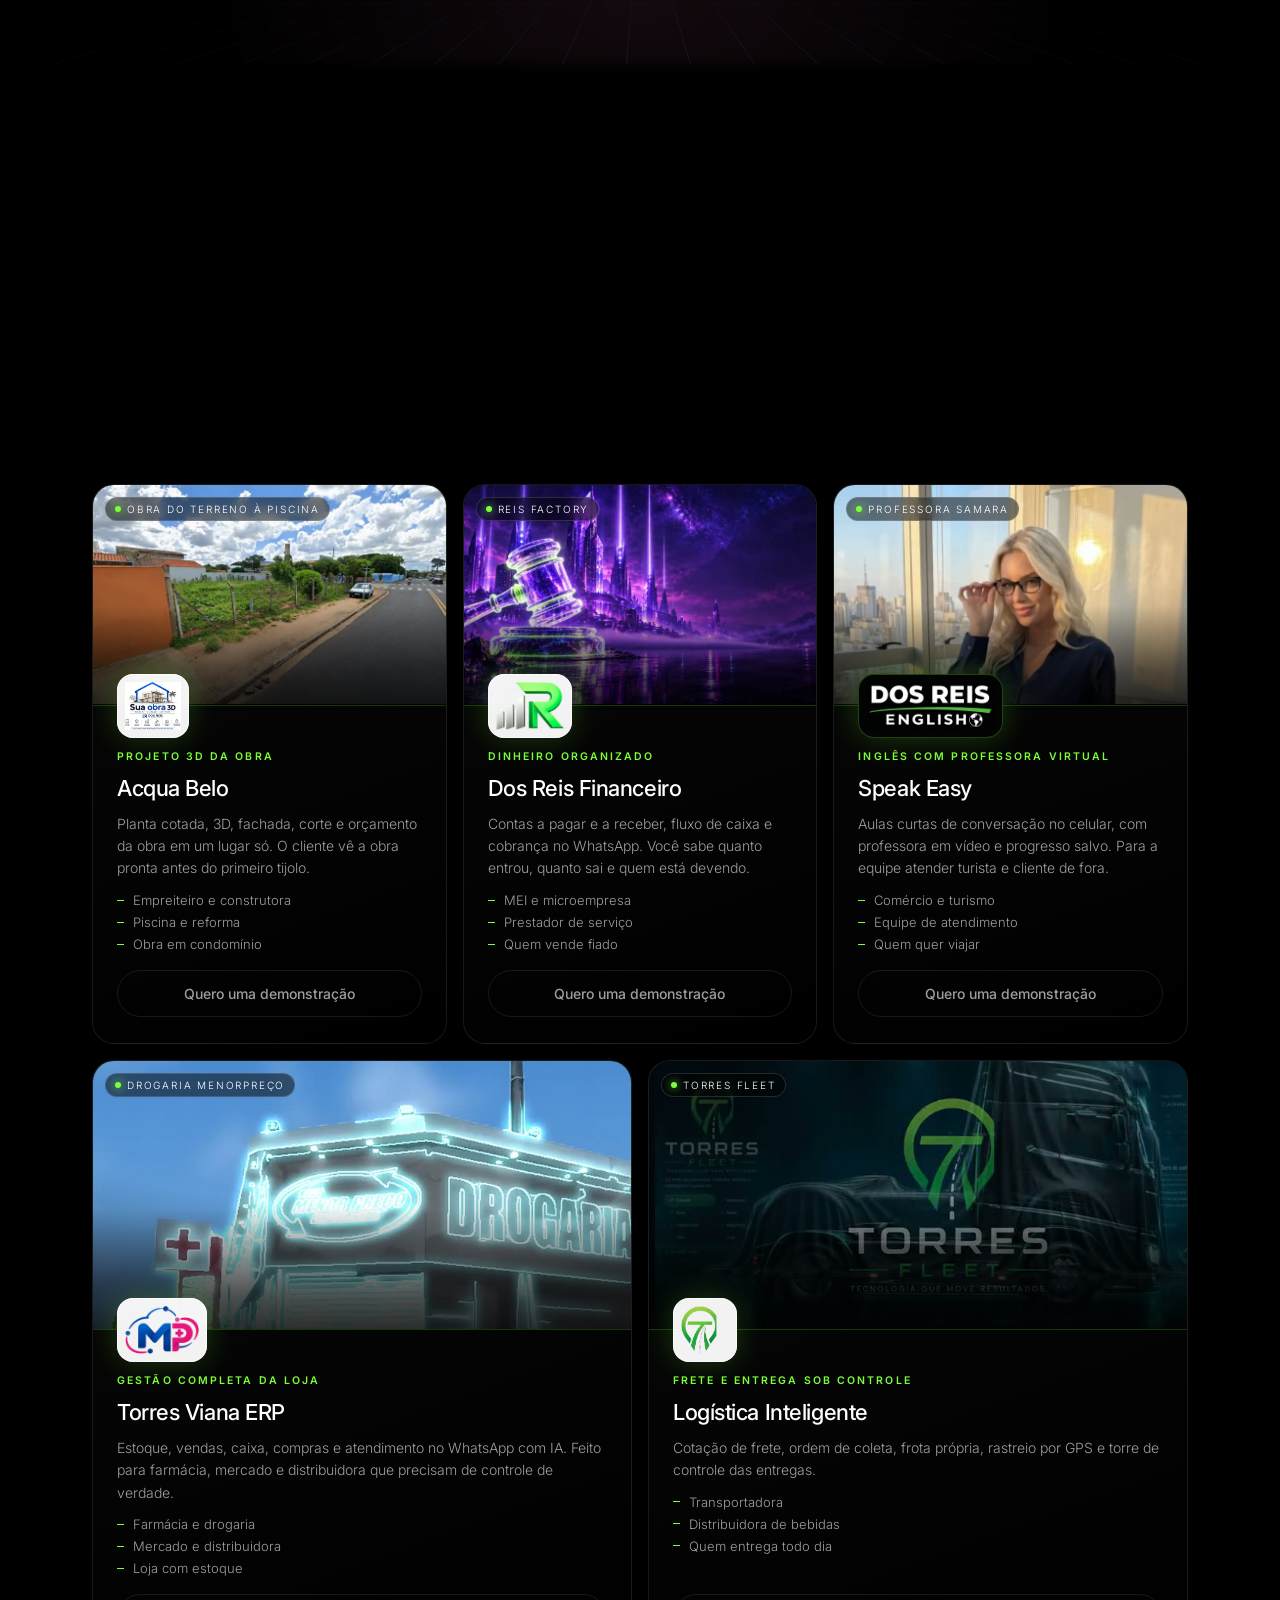
==== commit f5a33d4a: "Sistemas: cada card abre com a animacao da propria ferramenta - Videos curtos (sem som, em loop) no " ====
--- a/index.html
+++ b/index.html
@@ -271,6 +271,21 @@
   .sist .sig img{height:100%;width:auto;max-width:150px;object-fit:contain;display:block}
   .sist .sig.dark{background:#020403;box-shadow:0 0 30px rgba(124,255,57,.22),inset 0 0 0 1px rgba(124,255,57,.25)}
   .sist .sig.full{padding:0;overflow:hidden}
+  .sist{overflow:hidden}
+  .sist-media{position:relative;margin:-26px -24px 0;aspect-ratio:16/10;overflow:hidden;background:#050805;
+        border-bottom:1px solid rgba(124,255,57,.18)}
+  .sist-media video,.sist-media img{position:absolute;inset:0;width:100%;height:100%;object-fit:cover;transition:transform 1.2s var(--ease),filter .6s}
+  .sist-media::after{content:"";position:absolute;inset:0;pointer-events:none;
+        background:linear-gradient(180deg,rgba(0,0,0,0) 55%,rgba(0,0,0,.72)),radial-gradient(120% 90% at 50% 0,rgba(0,0,0,0) 60%,rgba(0,0,0,.35))}
+  .sist-media .live{position:absolute;top:12px;left:12px;z-index:2;display:flex;align-items:center;gap:6px;font-size:10px;letter-spacing:.18em;
+        text-transform:uppercase;color:#fff;background:rgba(0,0,0,.5);backdrop-filter:blur(6px);border:1px solid rgba(255,255,255,.14);
+        padding:5px 9px;border-radius:99px}
+  .sist-media .live::before{content:"";width:6px;height:6px;border-radius:50%;background:var(--green);box-shadow:0 0 10px var(--green);animation:sistPulse 1.6s infinite}
+  @keyframes sistPulse{50%{opacity:.25}}
+  .sist:hover .sist-media video{transform:scale(1.06)}
+  .sist .sig{position:relative;z-index:2;margin-top:-44px}
+  @media(min-width:981px){.sist-grid .sist:nth-child(n+4) .sist-media{aspect-ratio:2/1}}
+  @media (prefers-reduced-motion:reduce){.sist-media .live::before{animation:none}}
   .sist .tg{font-size:10.5px;letter-spacing:.2em;text-transform:uppercase;color:var(--green);font-weight:600}
   .sist h3{font-size:22px;font-weight:500;letter-spacing:-.02em}
   .sist p{font-size:14px;line-height:1.6;color:var(--fg2)}
@@ -1267,15 +1282,15 @@
     <p class="body">Além de marketing, a DOS REIS tem sistemas prontos para quem já passou da fase do caderninho. A gente instala, treina sua equipe e continua por perto.</p>
   </div>
   <div class="sist-grid">
-    <article class="sist rv"><span class="sig full"><img src="assets/img/sistemas/acqua-belo.webp" alt="Logo Acqua Belo" width="160" height="160" loading="lazy"></span><span class="tg">Projeto 3D da obra</span><h3>Acqua Belo</h3><p>Planta cotada, 3D, fachada, corte e orçamento da obra em um lugar só. O cliente vê a obra pronta antes do primeiro tijolo.</p><ul><li>Empreiteiro e construtora</li><li>Piscina e reforma</li><li>Obra em condomínio</li></ul>
+    <article class="sist rv"><div class="sist-media"><video muted loop playsinline preload="none" poster="assets/video/sistemas/acqua-belo.jpg" data-src="assets/video/sistemas/acqua-belo.mp4" aria-label="Animação: Obra do terreno à piscina"></video><span class="live">Obra do terreno à piscina</span></div><span class="sig"><img src="assets/img/sistemas/acqua-belo.webp" alt="Logo Acqua Belo" width="160" height="160" loading="lazy"></span><span class="tg">Projeto 3D da obra</span><h3>Acqua Belo</h3><p>Planta cotada, 3D, fachada, corte e orçamento da obra em um lugar só. O cliente vê a obra pronta antes do primeiro tijolo.</p><ul><li>Empreiteiro e construtora</li><li>Piscina e reforma</li><li>Obra em condomínio</li></ul>
       <a class="btn line" href="https://wa.me/5519988013439?text=Quero%20ver%20o%20Acqua%20Belo%20%28projeto%203D%20de%20obra%29." target="_blank" rel="noopener">Quero uma demonstração</a></article>
-    <article class="sist rv"><span class="sig"><img src="assets/img/sistemas/dosreis-financeiro.webp" alt="Logo Dos Reis Financeiro" width="160" height="160" loading="lazy"></span><span class="tg">Dinheiro organizado</span><h3>Dos Reis Financeiro</h3><p>Contas a pagar e a receber, fluxo de caixa e cobrança no WhatsApp. Você sabe quanto entrou, quanto sai e quem está devendo.</p><ul><li>MEI e microempresa</li><li>Prestador de serviço</li><li>Quem vende fiado</li></ul>
+    <article class="sist rv"><div class="sist-media"><video muted loop playsinline preload="none" poster="assets/video/sistemas/dosreis-financeiro.jpg" data-src="assets/video/sistemas/dosreis-financeiro.mp4" aria-label="Animação: Reis Factory"></video><span class="live">Reis Factory</span></div><span class="sig"><img src="assets/img/sistemas/dosreis-financeiro.webp" alt="Logo Dos Reis Financeiro" width="160" height="160" loading="lazy"></span><span class="tg">Dinheiro organizado</span><h3>Dos Reis Financeiro</h3><p>Contas a pagar e a receber, fluxo de caixa e cobrança no WhatsApp. Você sabe quanto entrou, quanto sai e quem está devendo.</p><ul><li>MEI e microempresa</li><li>Prestador de serviço</li><li>Quem vende fiado</li></ul>
       <a class="btn line" href="https://wa.me/5519988013439?text=Quero%20ver%20o%20Dos%20Reis%20Financeiro." target="_blank" rel="noopener">Quero uma demonstração</a></article>
-    <article class="sist rv"><span class="sig dark"><img src="assets/img/sistemas/speak-easy.webp" alt="Logo Speak Easy" width="160" height="160" loading="lazy"></span><span class="tg">Inglês com professora virtual</span><h3>Speak Easy</h3><p>Aulas curtas de conversação no celular, com professora em vídeo e progresso salvo. Para a equipe atender turista e cliente de fora.</p><ul><li>Comércio e turismo</li><li>Equipe de atendimento</li><li>Quem quer viajar</li></ul>
+    <article class="sist rv"><div class="sist-media"><video muted loop playsinline preload="none" poster="assets/video/sistemas/speak-easy.jpg" data-src="assets/video/sistemas/speak-easy.mp4" aria-label="Animação: Professora Samara"></video><span class="live">Professora Samara</span></div><span class="sig dark"><img src="assets/img/sistemas/speak-easy.webp" alt="Logo Speak Easy" width="160" height="160" loading="lazy"></span><span class="tg">Inglês com professora virtual</span><h3>Speak Easy</h3><p>Aulas curtas de conversação no celular, com professora em vídeo e progresso salvo. Para a equipe atender turista e cliente de fora.</p><ul><li>Comércio e turismo</li><li>Equipe de atendimento</li><li>Quem quer viajar</li></ul>
       <a class="btn line" href="https://wa.me/5519988013439?text=Quero%20ver%20o%20Speak%20Easy%20%28ingl%C3%AAs%29." target="_blank" rel="noopener">Quero uma demonstração</a></article>
-    <article class="sist rv"><span class="sig"><img src="assets/img/sistemas/torres-viana.webp" alt="Logo Torres Viana ERP" width="160" height="160" loading="lazy"></span><span class="tg">Gestão completa da loja</span><h3>Torres Viana ERP</h3><p>Estoque, vendas, caixa, compras e atendimento no WhatsApp com IA. Feito para farmácia, mercado e distribuidora que precisam de controle de verdade.</p><ul><li>Farmácia e drogaria</li><li>Mercado e distribuidora</li><li>Loja com estoque</li></ul>
+    <article class="sist rv"><div class="sist-media"><video muted loop playsinline preload="none" poster="assets/video/sistemas/torres-viana.jpg" data-src="assets/video/sistemas/torres-viana.mp4" aria-label="Animação: Drogaria MenorPreço"></video><span class="live">Drogaria MenorPreço</span></div><span class="sig"><img src="assets/img/sistemas/torres-viana.webp" alt="Logo Torres Viana ERP" width="160" height="160" loading="lazy"></span><span class="tg">Gestão completa da loja</span><h3>Torres Viana ERP</h3><p>Estoque, vendas, caixa, compras e atendimento no WhatsApp com IA. Feito para farmácia, mercado e distribuidora que precisam de controle de verdade.</p><ul><li>Farmácia e drogaria</li><li>Mercado e distribuidora</li><li>Loja com estoque</li></ul>
       <a class="btn line" href="https://wa.me/5519988013439?text=Quero%20ver%20o%20Torres%20Viana%20ERP." target="_blank" rel="noopener">Quero uma demonstração</a></article>
-    <article class="sist rv"><span class="sig"><img src="assets/img/sistemas/logistica.webp" alt="Logo Logística Inteligente" width="160" height="160" loading="lazy"></span><span class="tg">Frete e entrega sob controle</span><h3>Logística Inteligente</h3><p>Cotação de frete, ordem de coleta, frota própria, rastreio por GPS e torre de controle das entregas.</p><ul><li>Transportadora</li><li>Distribuidora de bebidas</li><li>Quem entrega todo dia</li></ul>
+    <article class="sist rv"><div class="sist-media"><video muted loop playsinline preload="none" poster="assets/video/sistemas/logistica.jpg" data-src="assets/video/sistemas/logistica.mp4" aria-label="Animação: Torres Fleet"></video><span class="live">Torres Fleet</span></div><span class="sig"><img src="assets/img/sistemas/logistica.webp" alt="Logo Logística Inteligente" width="160" height="160" loading="lazy"></span><span class="tg">Frete e entrega sob controle</span><h3>Logística Inteligente</h3><p>Cotação de frete, ordem de coleta, frota própria, rastreio por GPS e torre de controle das entregas.</p><ul><li>Transportadora</li><li>Distribuidora de bebidas</li><li>Quem entrega todo dia</li></ul>
       <a class="btn line" href="https://wa.me/5519988013439?text=Quero%20ver%20a%20Log%C3%ADstica%20Inteligente." target="_blank" rel="noopener">Quero uma demonstração</a></article>
   </div>
 
@@ -1988,5 +2003,16 @@
 })();
 </script>
 <script src="assets/js/marionete.js?v=rig2" defer></script>
+<script>
+/* vídeos dos Sistemas: baixam e tocam só quando aparecem; pausam fora da tela */
+(function(){
+  const vs=[...document.querySelectorAll('.sist-media video')]; if(!vs.length)return;
+  const rm=matchMedia('(prefers-reduced-motion: reduce)').matches;
+  const io=new IntersectionObserver(es=>es.forEach(e=>{const v=e.target;
+    if(e.isIntersecting){ if(!v.src){v.src=v.dataset.src} if(!rm)v.play().catch(()=>{}) } else v.pause()
+  }),{rootMargin:'200px 0px',threshold:.15});
+  vs.forEach(v=>io.observe(v));
+})();
+</script>
 </body>
 </html>
